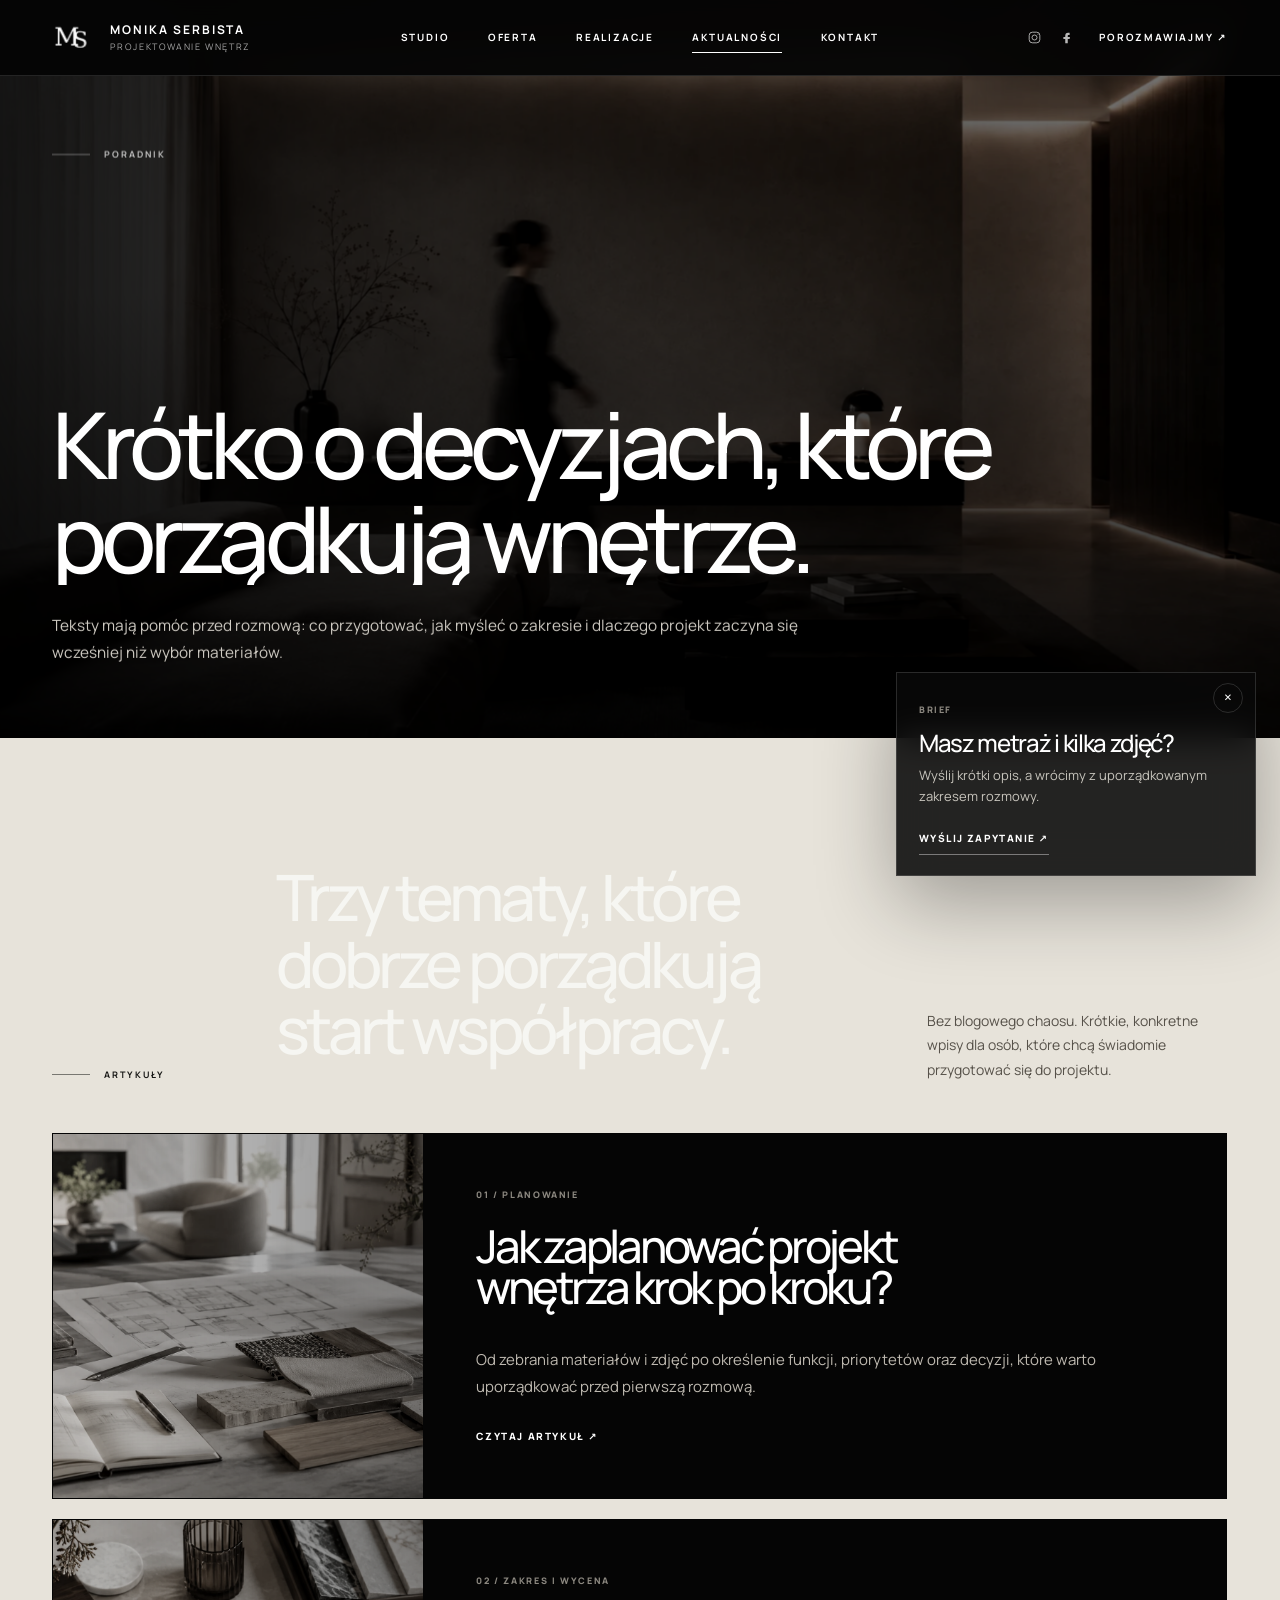
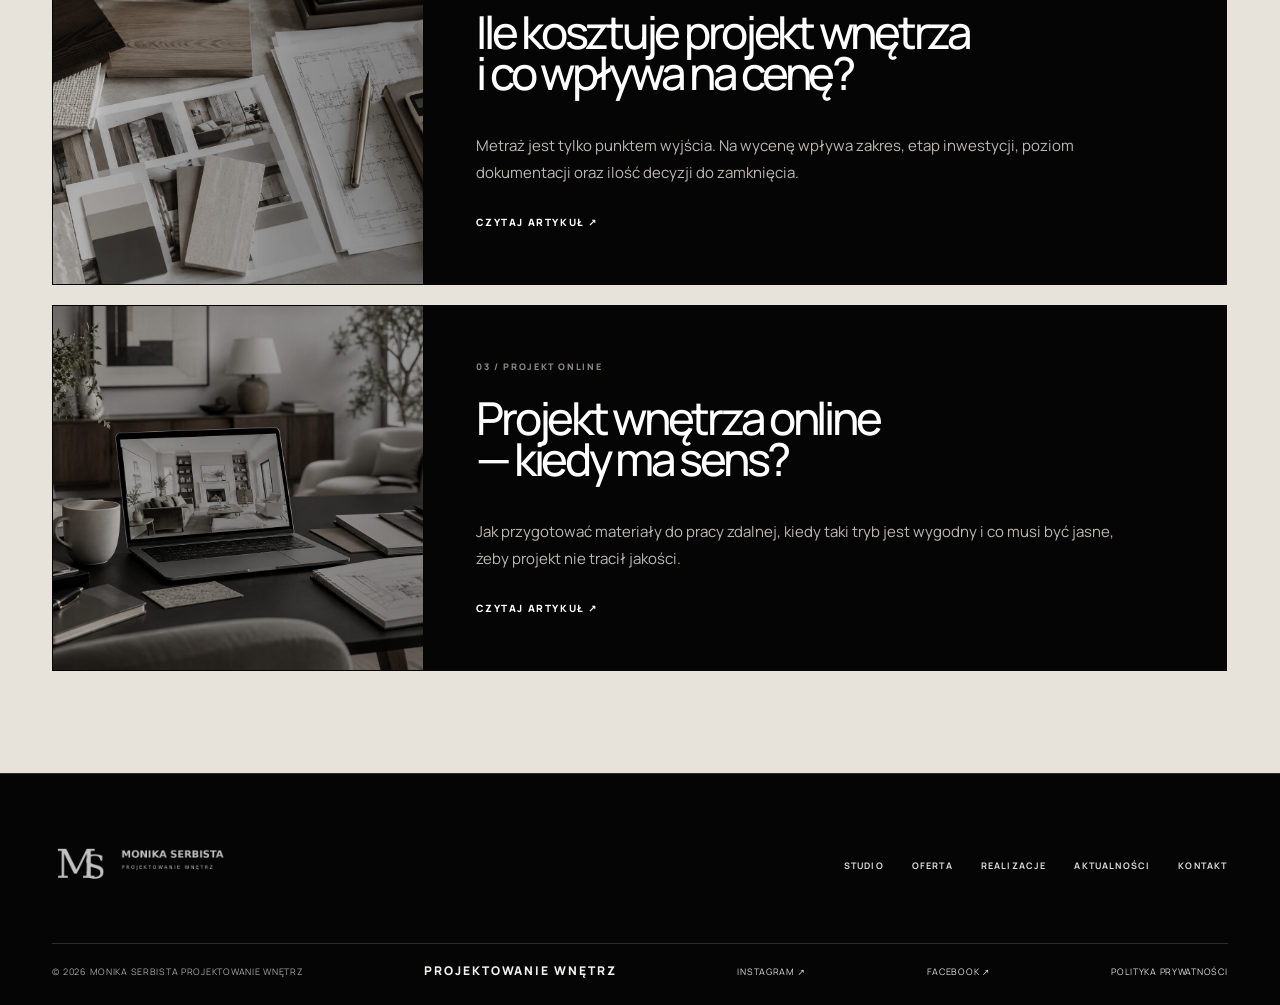
==== aktualnosci.html @ ee40e3ba "Add files via upload" ====
<!doctype html>
<html lang="pl">
<head>
  <meta charset="utf-8">
  <meta name="viewport" content="width=device-width, initial-scale=1, viewport-fit=cover">
  <meta name="theme-color" content="#050505">
  <title>Aktualności i poradnik wnętrzarski | Monika Serbista</title>
  <meta name="description" content="Poradnik o projektowaniu wnętrz w Ciechanowie, Warszawie i okolicach: planowanie współpracy, koszt projektu i przygotowanie inwestycji.">
  <link rel="canonical" href="https://jakubskrzypiec.github.io/monnadesign/aktualnosci.html">
  <meta property="og:type" content="website">
  <meta property="og:locale" content="pl_PL">
  <meta property="og:title" content="Aktualności i poradnik wnętrzarski | Monika Serbista">
  <meta property="og:description" content="Poradnik o projektowaniu wnętrz w Ciechanowie, Warszawie i okolicach: planowanie współpracy, koszt projektu i przygotowanie inwestycji.">
  <meta property="og:image" content="https://jakubskrzypiec.github.io/monnadesign/detail-03.jpg">
  <meta name="twitter:card" content="summary_large_image">
  <link rel="icon" type="image/png" href="favicon.png">
  <link rel="preconnect" href="https://fonts.googleapis.com">
  <link rel="preconnect" href="https://fonts.gstatic.com" crossorigin>
  <link href="https://fonts.googleapis.com/css2?family=Manrope:wght@400;500;600;700&family=Newsreader:opsz,wght@6..72,400;6..72,500&display=swap" rel="stylesheet">
  <link rel="stylesheet" href="style.css?v=65.0.0">
  <link rel="stylesheet" href="fix-v33.css?v=65.0.0">
  <link rel="stylesheet" href="pages.css?v=65.0.0">
</head>
<body class="subpage page-aktualnosci page-v33 page-v34 page-v35 page-v36 page-v37 page-v38 page-v39 page-v40 page-v44 page-v46 page-v47 page-v58 page-v60 page-v61 page-v62 page-v63 page-v64 page-v65" data-page="aktualnosci">
  <a class="skip-link" href="#main">Przejdź do treści</a>
  <header class="site-header site-header--solid" data-header>
    <a class="brand" href="index.html" aria-label="Monika Serbista Projektowanie Wnętrz — strona główna">
      <img src="monogram-white.png" alt="" class="brand__mark">
      <span class="brand__copy"><strong>MONIKA SERBISTA</strong><small>PROJEKTOWANIE WNĘTRZ</small></span>
    </a>
    <nav class="desktop-nav" aria-label="Główna nawigacja"><a href="index.html">Studio</a><a href="oferta.html">Oferta</a><a href="realizacje.html">Realizacje</a><a href="aktualnosci.html" class="is-active">Aktualności</a><a href="kontakt.html">Kontakt</a></nav>
    <div class="header-actions">
      <div class="header-socials" aria-label="Social media">
        <a href="https://www.instagram.com/monika.serbista.projektowanie" target="_blank" rel="noopener" aria-label="Instagram Monika Serbista Projektowanie Wnętrz"><svg viewBox="0 0 24 24" aria-hidden="true"><rect x="3.5" y="3.5" width="17" height="17" rx="5"></rect><circle cx="12" cy="12" r="4"></circle><circle cx="17.5" cy="6.7" r=".8" class="fill"></circle></svg></a>
        <a href="https://www.facebook.com/MonikaSerbistaProjektowanieWnetrz" target="_blank" rel="noopener" aria-label="Facebook Monika Serbista Projektowanie Wnętrz"><svg viewBox="0 0 24 24" aria-hidden="true"><path d="M14.5 8H17V4.5h-2.5C11.4 4.5 10 6.4 10 9v2H7v3.5h3V21h4v-6.5h3L17.5 11H14V9.3c0-.9.3-1.3.5-1.3Z"></path></svg></a>
      </div>
      <a class="header-cta" href="kontakt.html">Porozmawiajmy <span aria-hidden="true">↗</span></a>
    </div>
    <button class="menu-toggle" type="button" aria-expanded="false" aria-controls="mobile-menu" aria-label="Otwórz menu"><span></span><span></span></button>
  </header>
  <div class="mobile-menu" id="mobile-menu" hidden>
    <nav aria-label="Menu mobilne"><a href="index.html">Studio</a><a href="oferta.html">Oferta</a><a href="realizacje.html">Realizacje</a><a href="aktualnosci.html" class="is-active"><span>04</span>Aktualności</a><a href="kontakt.html">Kontakt</a></nav>
    <div class="mobile-menu__foot">
      <div class="mobile-socials"><a href="https://www.instagram.com/monika.serbista.projektowanie" target="_blank" rel="noopener">Instagram ↗</a><a href="https://www.facebook.com/MonikaSerbistaProjektowanieWnetrz" target="_blank" rel="noopener">Facebook ↗</a></div>
      <a href="tel:+48516092967">+48 516 092 967</a>
      <a href="mailto:serbistamonika@gmail.com">serbistamonika@gmail.com</a>
    </div>
  </div>

  <main id="main">
    <section class="v33-subhero v33-subhero--news hero-unified-v60">
      <img src="editorial-motion-02.webp" alt="Spokojny kadr wnętrza i rozmyta sylwetka" fetchpriority="high">
      <div class="v33-subhero__shade"></div>
      <div class="v33-subhero__content reveal">
        <p class="page-kicker">Poradnik</p>
        <h1>Krótko o decyzjach, które porządkują wnętrze.</h1>
        <p>Teksty mają pomóc przed rozmową: co przygotować, jak myśleć o zakresie i dlaczego projekt zaczyna się wcześniej niż wybór materiałów.</p>
      </div>
    </section>

    <section class="v33-news surface-concrete">
      <div class="v33-news__head reveal">
        <p class="page-kicker dark">Artykuły</p>
        <h2>Trzy tematy, które dobrze porządkują start współpracy.</h2>
        <p>Bez blogowego chaosu. Krótkie, konkretne wpisy dla osób, które chcą świadomie przygotować się do projektu.</p>
      </div>

      <div class="v33-news__list">
        <a class="v33-news-card reveal" href="jak-zaplanowac-projekt-wnetrza.html">
          <figure><img src="article-planowanie-wnetrza-01.webp" alt="Materiały i notatki przygotowane do projektu wnętrza" loading="lazy"></figure>
          <div class="v33-news-card__copy">
            <small>01 / Planowanie</small>
            <h3>Jak zaplanować projekt wnętrza krok po kroku?</h3>
            <p>Od zebrania materiałów i zdjęć po określenie funkcji, priorytetów oraz decyzji, które warto uporządkować przed pierwszą rozmową.</p>
            <span>Czytaj artykuł ↗</span>
          </div>
        </a>

        <a class="v33-news-card reveal" href="ile-kosztuje-projekt-wnetrza.html">
          <figure><img src="article-koszt-projektu-01.webp" alt="Próbki materiałów i detale wpływające na zakres projektu" loading="lazy"></figure>
          <div class="v33-news-card__copy">
            <small>02 / Zakres i wycena</small>
            <h3>Ile kosztuje projekt wnętrza i co wpływa na cenę?</h3>
            <p>Metraż jest tylko punktem wyjścia. Na wycenę wpływa zakres, etap inwestycji, poziom dokumentacji oraz ilość decyzji do zamknięcia.</p>
            <span>Czytaj artykuł ↗</span>
          </div>
        </a>

        <a class="v33-news-card reveal" href="projekt-wnetrza-online.html">
          <figure><img src="article-projekt-online-01.webp" alt="Strefa pracy przy projekcie wnętrza online" loading="lazy"></figure>
          <div class="v33-news-card__copy">
            <small>03 / Projekt online</small>
            <h3>Projekt wnętrza online — kiedy ma sens?</h3>
            <p>Jak przygotować materiały do pracy zdalnej, kiedy taki tryb jest wygodny i co musi być jasne, żeby projekt nie tracił jakości.</p>
            <span>Czytaj artykuł ↗</span>
          </div>
        </a>
      </div>
    </section>
  </main>

  <footer class="site-footer">
    <div class="site-footer__top">
      <img src="logo-white.png" alt="Monika Serbista — projektowanie wnętrz" class="site-footer__logo">
      <div class="site-footer__nav"><a href="index.html">Studio</a><a href="oferta.html">Oferta</a><a href="realizacje.html">Realizacje</a><a href="aktualnosci.html">Aktualności</a><a href="kontakt.html">Kontakt</a></div>
    </div>
    <div class="site-footer__meta">
      <span>© <span data-year></span> Monika Serbista Projektowanie Wnętrz</span><span>Projektowanie wnętrz</span>
      <a href="https://www.instagram.com/monika.serbista.projektowanie" target="_blank" rel="noopener">Instagram ↗</a>
      <a href="https://www.facebook.com/MonikaSerbistaProjektowanieWnetrz" target="_blank" rel="noopener">Facebook ↗</a>
      <a href="https://kupgotowyprojekt.pl/polityka-prywatnosci/" target="_blank" rel="noopener">Polityka prywatności</a>
    </div>
  </footer>
  <script src="pages.js?v=65.0.0" defer></script>
</body>
</html>
---- style.css ----
:root{
  --black:#050505;
  --black-soft:#0d0d0d;
  --graphite:#171717;
  --graphite-2:#242424;
  --white:#f6f6f2;
  --paper:#e4e4df;
  --paper-2:#d4d4cf;
  --muted:#9d9d98;
  --line:rgba(255,255,255,.16);
  --line-dark:rgba(0,0,0,.16);
  --header-h:76px;
  --pad-x:clamp(22px,4.1vw,72px);
  --sans:"Manrope",system-ui,-apple-system,BlinkMacSystemFont,"Segoe UI",sans-serif;
  --serif:"Newsreader",Georgia,serif;
}

*{box-sizing:border-box}
html{scroll-behavior:smooth;background:var(--black)}
body{margin:0;background:var(--black);color:var(--white);font-family:var(--sans);font-size:16px;line-height:1.55;overflow-x:hidden}
body.menu-open{overflow:hidden}
img{display:block;max-width:100%}
section[id]{scroll-margin-top:var(--header-h)}
a{color:inherit;text-decoration:none}
button,input,select,textarea{font:inherit}
button{color:inherit}
.sr-only{position:absolute;width:1px;height:1px;padding:0;margin:-1px;overflow:hidden;clip:rect(0,0,0,0);white-space:nowrap;border:0}
.skip-link{position:fixed;left:12px;top:12px;z-index:9999;background:#fff;color:#000;padding:10px 14px;transform:translateY(-160%);visibility:hidden;opacity:0;transition:.25s}
.skip-link:focus-visible{transform:none;visibility:visible;opacity:1}

/* Header */
.site-header{position:fixed;inset:0 0 auto 0;height:var(--header-h);padding:0 var(--pad-x);display:grid;grid-template-columns:1fr auto 1fr;align-items:center;z-index:1000;color:#fff;background:transparent;border-bottom:1px solid rgba(255,255,255,.12);transition:background .35s ease,border-color .35s ease,backdrop-filter .35s ease}
.site-header.is-scrolled,.site-header.menu-active{background:rgba(5,5,5,.96);border-color:rgba(255,255,255,.12);backdrop-filter:blur(14px)}
.brand{display:inline-flex;align-items:center;gap:12px;width:max-content}
.brand__mark{width:34px;height:34px;object-fit:contain}
.brand__copy{display:grid;line-height:1}
.brand__copy strong{font-size:12px;letter-spacing:.22em;font-weight:700}
.brand__copy small{margin-top:6px;font-size:7px;letter-spacing:.25em;color:rgba(255,255,255,.64)}
.desktop-nav{display:flex;gap:clamp(26px,3vw,54px);align-items:center}
.desktop-nav a,.header-cta{font-size:10px;font-weight:700;letter-spacing:.18em;text-transform:uppercase;position:relative;white-space:nowrap}
.desktop-nav a::after,.header-cta::after{content:"";position:absolute;left:0;right:100%;bottom:-8px;height:1px;background:#fff;transition:right .3s ease}
.desktop-nav a:hover::after,.header-cta:hover::after{right:0}
.header-actions{justify-self:end;display:flex;align-items:center;gap:24px}
.header-socials{display:flex;align-items:center;gap:14px}
.header-socials a{display:grid;place-items:center;width:18px;height:18px;opacity:.72;transition:opacity .25s ease,transform .25s ease}
.header-socials a:hover{opacity:1;transform:translateY(-2px)}
.header-socials svg{width:15px;height:15px;fill:none;stroke:currentColor;stroke-width:1.45}
.header-socials svg path,.header-socials svg .fill{fill:currentColor;stroke:none}
.menu-toggle{display:none;width:44px;height:44px;border:0;background:transparent;padding:0;position:relative}
.menu-toggle span{position:absolute;left:10px;right:10px;height:1px;background:#fff;transition:.25s}
.menu-toggle span:first-child{top:18px}.menu-toggle span:last-child{top:25px}
.menu-toggle[aria-expanded="true"] span:first-child{top:22px;transform:rotate(45deg)}
.menu-toggle[aria-expanded="true"] span:last-child{top:22px;transform:rotate(-45deg)}
.mobile-menu{position:fixed;inset:var(--header-h) 0 0;background:#050505;z-index:990;padding:42px 22px 26px;color:#fff}
.mobile-menu nav{display:grid}
.mobile-menu nav a{display:flex;align-items:baseline;gap:15px;padding:18px 0;border-bottom:1px solid var(--line);font-size:clamp(30px,10vw,54px);line-height:1}
.mobile-menu nav span{font-size:9px;color:#888;letter-spacing:.18em}
.mobile-menu__foot{position:absolute;left:22px;right:22px;bottom:28px;display:grid;gap:8px;font-size:12px;color:#aaa}
.mobile-socials{display:flex;gap:22px;margin-bottom:12px;color:#fff}

/* Shared */
.section-kicker{display:flex;align-items:center;gap:15px;font-size:9px;font-weight:700;letter-spacing:.2em;text-transform:uppercase;color:#6d6d69}
.section-kicker::after{content:"";width:42px;height:1px;background:currentColor;opacity:.45}
.section-kicker span{font-variant-numeric:tabular-nums}
.section-kicker--light{color:#a5a5a0}
.reveal{opacity:0;transform:translateY(22px);transition:opacity .75s cubic-bezier(.2,.7,.2,1),transform .75s cubic-bezier(.2,.7,.2,1)}
.reveal.is-visible{opacity:1;transform:none}
.line-link{display:inline-flex;align-items:center;justify-content:space-between;gap:40px;min-width:210px;padding:0 0 10px;border-bottom:1px solid currentColor;font-size:10px;font-weight:700;letter-spacing:.13em;text-transform:uppercase}
.line-link span{transition:transform .25s ease}.line-link:hover span{transform:translate(3px,3px)}
.line-link--light{color:#fff}
.surface-concrete{background-color:var(--paper);background-image:radial-gradient(circle at 18% 22%,rgba(0,0,0,.04),transparent 28%),radial-gradient(circle at 75% 70%,rgba(255,255,255,.6),transparent 35%),linear-gradient(110deg,rgba(0,0,0,.025),transparent 35%)}
.surface-graphite{background-color:#171717;background-image:radial-gradient(circle at 20% 0,rgba(255,255,255,.045),transparent 35%),radial-gradient(circle at 80% 100%,rgba(255,255,255,.025),transparent 28%)}

/* Hero */
.hero{position:relative;height:100svh;min-height:620px;background:#111;overflow:hidden}
.hero__frames,.hero__frame{position:absolute;inset:0;width:100%;height:100%}
.hero__frame{object-fit:cover;object-position:center center;opacity:0;transform:scale(1.015);transition:opacity 1.05s ease,transform 4s ease}
.hero__frame.is-active{opacity:1;transform:scale(1)}
.hero__controls{position:absolute;left:var(--pad-x);bottom:clamp(22px,4vh,48px);z-index:2;display:flex;gap:10px}
.hero-btn{min-width:188px;height:48px;padding:0 18px;display:flex;align-items:center;justify-content:space-between;gap:20px;border:1px solid rgba(255,255,255,.45);background:rgba(5,5,5,.18);backdrop-filter:blur(10px);font-size:9px;font-weight:700;letter-spacing:.15em;text-transform:uppercase;transition:background .25s ease,color .25s ease,border-color .25s ease,transform .25s ease}
.hero-btn:hover{transform:translateY(-2px);background:#fff;color:#000;border-color:#fff}
.hero-btn--solid{background:#fff;color:#000;border-color:#fff}
.hero-btn--solid:hover{background:#050505;color:#fff;border-color:#050505}

/* Studio note */
.studio-note{color:#0a0a0a;padding:clamp(88px,10vw,150px) var(--pad-x);min-height:76svh;display:flex;align-items:center}
.studio-note__inner{width:min(1380px,100%);margin:0;display:grid;grid-template-columns:minmax(0,1.08fr) minmax(280px,.58fr);gap:clamp(34px,6vw,120px);align-items:end}
.studio-note h2{margin:42px 0 26px;font-size:clamp(52px,5.6vw,92px);line-height:.94;letter-spacing:-.065em;font-weight:500}
.studio-note p{width:min(520px,100%);margin:0 0 36px;color:#4b4b48;font-size:15px;line-height:1.75}

/* Services */
.services{display:grid;grid-template-columns:minmax(0,1fr) minmax(44%,.95fr);min-height:calc(100svh - var(--header-h));background:#050505}
.services__copy{padding:clamp(88px,8vw,130px) clamp(24px,5vw,82px) 70px var(--pad-x);display:flex;flex-direction:column;justify-content:center}
.services h2{margin:34px 0 18px;max-width:670px;font-size:clamp(52px,5.15vw,88px);line-height:.96;letter-spacing:-.065em;font-weight:500}
.services__lead{max-width:430px;color:#a7a7a2;margin:0 0 28px;font-size:14px}
.services__image{position:relative;min-height:100%;overflow:hidden}
.services__image::after{content:"";position:absolute;inset:0;background:linear-gradient(90deg,rgba(5,5,5,.06),transparent 26%);pointer-events:none}
.services__image img{width:100%;height:100%;object-fit:cover;filter:grayscale(1);transition:transform 1.1s cubic-bezier(.2,.7,.2,1)}
.services__image:hover img{transform:scale(1.025)}
.service-list{margin-top:8px;border-top:1px solid var(--line)}
.service-item{border-bottom:1px solid var(--line)}
.service-item button{width:100%;min-height:66px;padding:0;border:0;background:none;display:grid;grid-template-columns:42px 1fr 38px;align-items:center;text-align:left;cursor:pointer}
.service-item button>span{font-size:8px;color:#777;letter-spacing:.14em}
.service-item strong{font-size:clamp(20px,1.8vw,31px);font-weight:500;letter-spacing:-.045em}
.service-item i{font-style:normal;width:34px;height:34px;border:1px solid rgba(255,255,255,.23);border-radius:50%;display:grid;place-items:center;justify-self:end;font-size:17px;transition:transform .3s ease,background .3s ease,color .3s ease,border-color .3s ease}
.service-item button:hover i,.service-item.is-open i{background:#fff;color:#000;border-color:#fff;transform:scale(1.12) rotate(45deg)}
.service-item button:hover strong{transform:translateX(5px)}
.service-item strong{transition:transform .3s ease}
.service-item__panel{padding:0 38px 22px 42px;display:grid;grid-template-columns:1fr auto;gap:20px;align-items:end;color:#a8a8a4}
.service-item__panel p{margin:0;max-width:520px;font-size:12px;line-height:1.65}
.service-item__panel a{font-size:9px;font-weight:700;letter-spacing:.13em;text-transform:uppercase;color:#fff;white-space:nowrap}
.service-item__panel[hidden]{display:none}

/* Portfolio */
.portfolio{color:#fff;padding:clamp(78px,8vw,120px) 0 clamp(68px,7vw,105px);overflow:hidden}
.portfolio__head{padding:0 var(--pad-x);display:grid;grid-template-columns:minmax(0,1fr) minmax(240px,340px);align-items:end;gap:22px 46px;margin-bottom:45px}
.portfolio__head .section-kicker{grid-column:1/-1}
.portfolio__head h2{grid-column:1/2;justify-self:start;text-align:left;margin:0;font-size:clamp(54px,5.3vw,90px);line-height:.94;letter-spacing:-.065em;font-weight:500;max-width:700px}
.portfolio__head p{grid-column:2/3;justify-self:start;margin:0 0 7px;color:#b1b1ad;font-size:13px;max-width:320px;line-height:1.65}
.project-marquee{overflow:hidden;width:100%;cursor:grab}
.project-marquee:active{cursor:grabbing}
.project-rail{display:flex;gap:12px;width:max-content;padding:0 var(--pad-x);will-change:transform}
.project-card{position:relative;flex:0 0 clamp(280px,25vw,420px);height:clamp(360px,36vw,510px);padding:0;border:0;background:#222;overflow:hidden;cursor:pointer;text-align:left}
.project-card img{width:100%;height:100%;object-fit:cover;filter:none;transition:transform .8s cubic-bezier(.2,.7,.2,1),filter .35s ease}
.project-card__shade{position:absolute;inset:0;background:linear-gradient(180deg,transparent 58%,rgba(0,0,0,.72));opacity:.55;transition:opacity .3s ease}
.project-card__meta{position:absolute;left:18px;right:18px;bottom:16px;display:flex;align-items:flex-end;justify-content:space-between;gap:16px;color:#fff;transform:translateY(4px);opacity:.85;transition:opacity .3s ease,transform .3s ease}
.project-card__meta small{font-size:9px;letter-spacing:.12em;text-transform:uppercase;color:rgba(255,255,255,.72)}
.project-card__meta strong{font-size:17px;font-weight:500;letter-spacing:-.035em;text-align:right}
.project-card:hover img,.project-card:focus-visible img{transform:scale(1.035)}
.project-card:hover .project-card__shade,.project-card:focus-visible .project-card__shade{opacity:.78}
.project-card:hover .project-card__meta,.project-card:focus-visible .project-card__meta{opacity:1;transform:none}

/* Quote */
.quote-band{position:relative;height:52svh;min-height:400px;display:grid;place-items:center;overflow:hidden;background:#111}
.quote-band>img,.quote-band__overlay{position:absolute;inset:0;width:100%;height:100%}
.quote-band>img{object-fit:cover;filter:grayscale(1)}
.quote-band__overlay{background:rgba(0,0,0,.47)}
.quote-band blockquote{position:relative;z-index:1;width:min(1180px,86vw);margin:0;text-align:center;color:#fff;font-size:clamp(40px,4.8vw,78px);font-weight:500;line-height:1.02;letter-spacing:-.055em}

/* About */
.about{background:#070707;display:grid;grid-template-columns:minmax(300px,.78fr) minmax(0,1.22fr);gap:clamp(55px,7vw,118px);padding:clamp(82px,7.5vw,120px) var(--pad-x);align-items:center}
.about__portrait{position:relative;max-width:470px;justify-self:center;width:100%}
.about__portrait-frame{height:min(68svh,680px);min-height:500px;background:#101010;border:1px solid rgba(255,255,255,.08);display:flex;align-items:flex-end;justify-content:center;overflow:hidden}
.about__portrait img{width:78%;height:auto;max-height:94%;object-fit:contain;object-position:center bottom;filter:grayscale(1);image-rendering:auto}
.about__portrait>span{position:absolute;left:0;bottom:18px;background:#fff;color:#000;padding:12px 17px;font-size:8px;font-weight:700;letter-spacing:.13em;text-transform:uppercase}
.about__copy h2{margin:34px 0 28px;max-width:750px;font-size:clamp(50px,5.5vw,90px);line-height:.95;letter-spacing:-.068em;font-weight:500}
.about__intro{margin:0 0 30px;padding:18px 0 24px;border-top:1px solid var(--line);border-bottom:1px solid var(--line);font-family:var(--serif);font-size:clamp(24px,2.1vw,35px);line-height:1.25;max-width:850px}
.about__story{display:grid;grid-template-columns:1fr 1fr;gap:0;margin-bottom:35px}
.about__story article{padding:3px 34px 0 0}
.about__story article+article{padding-left:34px;border-left:1px solid var(--line)}
.about__story span{display:block;margin-bottom:14px;color:#858581;font-size:8px;font-weight:700;letter-spacing:.18em}
.about__story p{margin:0;color:#b5b5b0;font-size:13px;line-height:1.75}
.about__links{display:flex;gap:28px;flex-wrap:wrap}

/* Process */
.process{display:grid;grid-template-columns:1fr 1fr;color:#0a0a0a;min-height:calc(100svh - var(--header-h))}
.process__image{position:relative;overflow:hidden;min-height:650px}
.process__image img{width:100%;height:100%;object-fit:cover;filter:grayscale(1);transition:transform 1.1s ease}
.process__image:hover img{transform:scale(1.02)}
.process__copy{padding:clamp(72px,7vw,112px) var(--pad-x);display:flex;flex-direction:column;justify-content:center}
.process__copy h2{margin:30px 0 24px;font-size:clamp(50px,5vw,84px);line-height:.96;letter-spacing:-.065em;font-weight:500}
.process__steps{border-top:1px solid var(--line-dark)}
.process__steps article{display:grid;grid-template-columns:38px 1fr;gap:12px;padding:18px 0;border-bottom:1px solid var(--line-dark)}
.process__steps article>span{font-size:8px;color:#777;letter-spacing:.12em;padding-top:5px}
.process__steps strong{display:block;font-size:clamp(20px,1.7vw,28px);font-weight:500;letter-spacing:-.045em}
.process__steps p{margin:5px 0 0;max-width:520px;color:#555;font-size:12px;line-height:1.6}

/* Contact */
.contact{background:#050505;position:relative;overflow:hidden}
.contact::before{content:"";position:absolute;inset:0;background:radial-gradient(circle at 15% 15%,rgba(255,255,255,.05),transparent 28%),linear-gradient(180deg,rgba(255,255,255,.02),transparent 18%);pointer-events:none}
.contact__panel{position:relative;z-index:1;max-width:1320px;margin:0 auto;padding:clamp(86px,8vw,124px) var(--pad-x);display:flex;flex-direction:column;justify-content:center}
.contact__panel h2{margin:30px 0 8px;font-size:clamp(50px,5.2vw,88px);line-height:.96;letter-spacing:-.065em;font-weight:500}
.contact__lead{margin:0 0 30px;color:#aaa;font-size:13px;max-width:520px}
.brief-form{display:grid;grid-template-columns:repeat(6,minmax(0,1fr));gap:22px 18px;padding-top:18px;border-top:1px solid rgba(255,255,255,.08)}
.field{display:grid;gap:9px}.field--half{grid-column:span 3}.field--third{grid-column:span 2}.field--full{grid-column:1/-1}
.field label,.field>label{font-size:7px;font-weight:700;letter-spacing:.16em;text-transform:uppercase;color:#898985}
.field input,.field select,.field textarea{width:100%;border:0;border-bottom:1px solid rgba(255,255,255,.25);border-radius:0;background:transparent;color:#fff;padding:0 0 12px;outline:none;transition:border-color .25s ease}
.field textarea{resize:vertical;min-height:96px}.field select{appearance:none}.field input::placeholder,.field textarea::placeholder{color:#5d5d5a}
.field input:focus,.field select:focus,.field textarea:focus{border-color:#fff}
.consent{display:flex;align-items:center;gap:12px;color:#a8a8a4;font-size:10px}.consent input{width:15px;height:15px;accent-color:#fff}
.form-submit{display:flex}.submit-btn{min-width:190px;height:50px;padding:0 18px;border:1px solid #fff;background:#fff;color:#000;display:flex;align-items:center;justify-content:space-between;font-size:9px;font-weight:700;letter-spacing:.14em;text-transform:uppercase;cursor:pointer;transition:background .25s ease,color .25s ease}
.submit-btn:hover{background:transparent;color:#fff}
.honeypot{position:absolute!important;left:-9999px!important}

/* Social + FAQ */
.social-faq{display:grid;grid-template-columns:1.08fr .92fr;min-height:92svh}
.social-showcase{color:#0a0a0a;padding:clamp(74px,7vw,112px) var(--pad-x);display:flex;flex-direction:column;justify-content:center;overflow:hidden}
.social-showcase h2{margin:28px 0 14px;font-size:clamp(48px,5vw,82px);line-height:.96;letter-spacing:-.065em;font-weight:500}
.social-showcase>p{margin:0 0 34px;max-width:560px;color:#50504d;font-size:13px;line-height:1.7}
.devices{position:relative;height:clamp(310px,32vw,510px);margin:0 0 32px}
.device{position:absolute;background:#0d1117;border:9px solid #0d1117;box-shadow:0 30px 60px rgba(0,0,0,.18)}
.device__screen{overflow:hidden;background:#fff;width:100%;height:100%}.device__screen img{width:100%;height:100%;object-fit:cover;object-position:top center}
.device--laptop{left:0;top:8%;width:78%;height:76%;border-radius:24px}
.device--laptop .device__camera{position:absolute;top:-5px;left:50%;width:5px;height:5px;border-radius:50%;background:#59616d;transform:translateX(-50%)}
.device--laptop .device__base{position:absolute;left:-4%;right:-4%;bottom:-26px;height:25px;background:#0d1117;border-radius:0 0 20px 20px;clip-path:polygon(4% 0,96% 0,100% 100%,0 100%)}
.device--phone{right:3%;bottom:2%;width:24%;height:72%;border-radius:31px;border-width:9px;z-index:3}
.device--phone .device__speaker{position:absolute;top:8px;left:50%;width:34%;height:4px;border-radius:99px;background:#58606a;transform:translateX(-50%);z-index:2}
.device--phone .device__screen{border-radius:21px}.device--phone .device__screen img{object-fit:cover;object-position:top center}
.social-showcase__links{display:flex;gap:12px;flex-wrap:wrap}
.social-showcase__links a{min-width:155px;height:46px;padding:0 16px;border:1px solid #111;display:flex;align-items:center;justify-content:space-between;font-size:9px;font-weight:700;letter-spacing:.14em;text-transform:uppercase;transition:.25s}
.social-showcase__links a:hover{background:#111;color:#fff}
.faq-panel{position:relative;overflow:hidden;min-height:100%}
.faq-panel>img{position:absolute;inset:0;width:100%;height:100%;object-fit:cover;filter:grayscale(1)}
.faq-panel__shade{position:absolute;inset:0;background:rgba(0,0,0,.64)}
.faq-panel__content{position:relative;z-index:1;padding:clamp(74px,7vw,112px) var(--pad-x);height:100%;display:flex;flex-direction:column;justify-content:center}
.faq-panel h2{margin:28px 0 28px;font-size:clamp(46px,4.5vw,76px);line-height:.98;letter-spacing:-.06em;font-weight:500}
.faq-list{border-top:1px solid var(--line)}
.faq-list details{border-bottom:1px solid var(--line)}
.faq-list summary{list-style:none;cursor:pointer;padding:20px 0;display:flex;align-items:center;justify-content:space-between;gap:18px;font-size:15px;font-weight:500}
.faq-list summary::-webkit-details-marker{display:none}
.faq-list summary span{width:28px;height:28px;border:1px solid rgba(255,255,255,.25);border-radius:50%;display:grid;place-items:center;transition:transform .25s ease,background .25s ease,color .25s ease}
.faq-list details[open] summary span{transform:rotate(45deg);background:#fff;color:#000}
.faq-list p{margin:0;padding:0 48px 20px 0;color:#b0b0ab;font-size:12px;line-height:1.65}

/* Footer */
.site-footer{background:#050505;padding:58px var(--pad-x) 24px;border-top:1px solid var(--line)}
.site-footer__top{display:flex;align-items:flex-end;justify-content:space-between;gap:40px;padding-bottom:44px}
.site-footer__logo{width:min(300px,35vw);max-height:130px;object-fit:contain;object-position:left center}
.site-footer__nav{display:flex;gap:28px;font-size:9px;font-weight:700;letter-spacing:.13em;text-transform:uppercase}
.site-footer__meta{display:flex;align-items:center;justify-content:space-between;gap:22px;padding-top:18px;border-top:1px solid var(--line);color:#777;font-size:9px;letter-spacing:.08em;text-transform:uppercase}
.site-footer__meta a:hover{color:#fff}

/* Gallery */
.gallery{position:fixed;inset:0;width:100%;height:100%;max-width:none;max-height:none;margin:0;padding:0;border:0;background:rgba(0,0,0,.97);color:#fff;z-index:3000}
.gallery::backdrop{background:#000}
.gallery figure{margin:0;width:100%;height:100%;display:grid;grid-template-rows:1fr auto;align-items:center;justify-items:center;padding:54px 5vw 28px}
.gallery figure img{max-width:100%;max-height:calc(100vh - 120px);object-fit:contain;transition:opacity .18s ease}.gallery figure img.is-changing{opacity:.15}
.gallery figcaption{width:100%;display:flex;justify-content:space-between;gap:20px;padding-top:12px;font-size:11px;letter-spacing:.11em;text-transform:uppercase;color:#aaa}
.gallery__close,.gallery__nav{position:fixed;z-index:2;border:1px solid rgba(255,255,255,.35);background:rgba(0,0,0,.35);color:#fff;border-radius:50%;display:grid;place-items:center;cursor:pointer;transition:.25s}
.gallery__close{right:22px;top:20px;width:43px;height:43px;font-size:26px}
.gallery__nav{top:50%;width:48px;height:48px;transform:translateY(-50%);font-size:22px}.gallery__nav--prev{left:22px}.gallery__nav--next{right:22px}
.gallery__close:hover,.gallery__nav:hover{background:#fff;color:#000}

@media(max-width:1100px){
  .desktop-nav{gap:24px}.header-actions{gap:16px}.header-socials{display:none}
  .services{grid-template-columns:1fr 44%}.services__copy{padding-right:36px}
  .portfolio__head{grid-template-columns:1fr 1.6fr}.portfolio__head>p{grid-column:2}
  .about{grid-template-columns:.82fr 1.18fr;gap:54px}.about__story{grid-template-columns:1fr}.about__story article+article{padding:24px 0 0;border-left:0;border-top:1px solid var(--line);margin-top:24px}.about__story article{padding-right:0}
  .social-faq{grid-template-columns:1fr}.social-showcase,.faq-panel__content{min-height:720px}
}

@media(max-width:820px){
  :root{--header-h:68px;--pad-x:18px}
  .site-header{grid-template-columns:1fr auto;padding-inline:16px}.desktop-nav,.header-actions{display:none}.menu-toggle{display:block;justify-self:end}
  .hero{min-height:560px}.hero__frame{object-position:58% center}.hero__controls{left:16px;right:16px;bottom:18px;display:grid}.hero-btn{width:100%;min-width:0}
  .studio-note{min-height:auto;padding:84px 18px}.studio-note__inner{width:100%}.studio-note h2{font-size:clamp(40px,12vw,62px)}
  .services,.process{grid-template-columns:1fr;min-height:0}
  .services__image,.process__image{min-height:72vw;order:-1}
  .services__copy,.process__copy,.contact__panel{padding:80px 18px}
  .services h2,.process__copy h2,.contact__panel h2{font-size:clamp(42px,12vw,64px)}
  .service-item button{grid-template-columns:34px 1fr 34px}.service-item strong{font-size:20px}.service-item__panel{grid-template-columns:1fr;padding-left:34px;padding-right:0}
  .portfolio{padding:80px 0 72px}.portfolio__head{padding:0 18px;grid-template-columns:1fr;gap:20px;margin-bottom:38px}.portfolio__head>p{grid-column:auto}.portfolio__head h2{font-size:clamp(44px,12vw,68px)}
  .project-marquee{overflow-x:auto;scroll-snap-type:x mandatory;scrollbar-width:none}.project-marquee::-webkit-scrollbar{display:none}.project-rail{padding:0 18px}.project-card{flex-basis:80vw;height:103vw;max-height:580px;scroll-snap-align:start}.project-card__meta{opacity:1;transform:none}
  .quote-band{height:48svh;min-height:350px}.quote-band blockquote{width:calc(100% - 32px);font-size:clamp(35px,10vw,55px)}
  .about{grid-template-columns:1fr;padding:78px 18px;gap:48px}.about__portrait{max-width:430px;justify-self:start}.about__portrait-frame{min-height:500px;height:68svh}.about__copy h2{font-size:clamp(44px,12vw,66px)}.about__intro{font-size:25px}.about__story{grid-template-columns:1fr}
  .process__copy{order:2}
  .brief-form{grid-template-columns:1fr}.field--half,.field--third,.field--full{grid-column:1}
  .social-showcase,.faq-panel__content{padding:78px 18px;min-height:auto}.social-showcase h2,.faq-panel h2{font-size:clamp(44px,12vw,66px)}
  .devices{height:390px}.device--laptop{width:85%;height:64%;top:12%}.device--phone{width:30%;height:70%;right:0}
  .site-footer{padding-inline:18px}.site-footer__top{display:grid}.site-footer__logo{width:240px}.site-footer__nav{flex-wrap:wrap}.site-footer__meta{display:grid;justify-content:start}
  .gallery figcaption{padding-inline:0}.gallery__nav{top:auto;bottom:72px;transform:none}.gallery__nav--prev{left:18px}.gallery__nav--next{right:18px}
}

@media(max-width:480px){
  .brand__copy{display:none}.hero__frame{object-position:61% center}.hero__controls{gap:8px}.hero-btn{height:46px}
  .studio-note h2{font-size:39px}.services h2{font-size:43px}.project-card{flex-basis:86vw;height:112vw}.project-card__meta{left:14px;right:14px;bottom:13px}.project-card__meta strong{font-size:15px}.quote-band blockquote{font-size:34px}
  .about__portrait-frame{min-height:460px}.about__portrait img{width:84%}.about__portrait>span{font-size:7px;padding:10px 13px}
  .devices{height:320px}.device--laptop{width:92%;height:60%;top:16%;border-width:7px;border-radius:18px}.device--phone{width:31%;height:68%;border-width:7px;border-radius:24px}.device--phone .device__screen{border-radius:15px}
  .social-showcase__links{display:grid}.social-showcase__links a{width:100%}
  .faq-list summary{font-size:14px}
}

/* V6.1 — final presentation fixes */
.studio-note__aside{justify-self:end;align-self:end;width:min(360px,100%);padding:30px 28px;background:rgba(255,255,255,.34);border:1px solid rgba(0,0,0,.08);backdrop-filter:blur(8px)}
.studio-note__eyebrow{display:inline-block;margin-bottom:18px;font-size:9px;font-weight:700;letter-spacing:.18em;text-transform:uppercase;color:#696964}
.studio-note__aside article+article{margin-top:18px;padding-top:18px;border-top:1px solid rgba(0,0,0,.09)}
.studio-note__aside strong{display:block;margin-bottom:6px;font-size:17px;font-weight:600;letter-spacing:-.03em}
.studio-note__aside p{margin:0;width:100%;font-size:13px;line-height:1.65;color:#575752}

.services{align-items:start;min-height:760px}
.services__copy{min-height:760px}
.services__image{position:sticky;top:var(--header-h);align-self:start;width:100%;height:calc(100svh - var(--header-h));min-height:700px;max-height:880px}
.services__image img{position:absolute;inset:0;transform:none!important}
.services__image:hover img{transform:none!important}
.service-item{position:relative;overflow:hidden}
.service-item::before{content:"";position:absolute;left:0;bottom:0;width:0;height:1px;background:#fff;transition:width .45s cubic-bezier(.2,.75,.2,1)}
.service-item:hover::before,.service-item.is-open::before{width:100%}
.service-item__panel{display:grid;max-height:0;overflow:hidden;opacity:0;transform:translateY(-6px);padding-top:0;padding-bottom:0;transition:max-height .48s cubic-bezier(.2,.75,.2,1),opacity .28s ease,transform .38s ease,padding .38s ease}
.service-item.is-open .service-item__panel{max-height:180px;opacity:1;transform:none;padding-bottom:22px}
.service-item__panel[hidden]{display:grid}

.project-marquee{overflow:hidden;touch-action:pan-y}
.project-rail{display:flex;gap:12px;width:max-content;padding:0 var(--pad-x);will-change:transform;transform:translate3d(0,0,0)}
.project-rail.is-running{animation:projectMarquee var(--marquee-duration,52s) linear infinite}
.project-marquee.is-paused .project-rail{animation-play-state:paused}
@keyframes projectMarquee{from{transform:translate3d(0,0,0)}to{transform:translate3d(var(--marquee-shift,-1200px),0,0)}}
.project-card{aspect-ratio:4/5;height:auto;flex:0 0 clamp(285px,24vw,405px)}

.process__steps article{transition:background .3s ease,padding-left .3s ease}
.process__steps article:hover{background:rgba(0,0,0,.035);padding-left:12px}
.process__steps strong{transition:transform .3s ease}
.process__steps article:hover strong{transform:translateX(3px)}
.line-link span,.header-cta span,.social-showcase__links span{display:inline-block;transition:transform .25s ease}
.line-link:hover span,.header-cta:hover span,.social-showcase__links a:hover span{transform:translate(3px,-3px)}
.header-socials a:hover{transform:translateY(-2px) scale(1.08)}

.devices{height:clamp(370px,36vw,560px);margin-bottom:38px}
.device{position:absolute;background:#0d1117;border:9px solid #0d1117;box-shadow:0 34px 76px rgba(0,0,0,.22);transition:transform .45s cubic-bezier(.2,.75,.2,1),box-shadow .45s ease}
.device--laptop{left:0;top:8%;width:84%;height:auto;aspect-ratio:16/10;border-radius:24px}
.device--phone{right:1%;bottom:0;width:25%;height:auto;aspect-ratio:9/19.5;border-radius:32px;z-index:3;animation:phoneFloat 9s ease-in-out infinite}
.device--laptop:hover{transform:translateY(-5px);box-shadow:0 42px 86px rgba(0,0,0,.26)}
.device--phone:hover{animation-play-state:paused;transform:translateY(-4px)}
.device__screen img{image-rendering:auto;filter:none;backface-visibility:hidden}
.device--laptop .device__screen img{object-fit:cover;object-position:center top;transform:scale(1.01);transform-origin:top center}
.device--phone .device__screen img{object-fit:cover;object-position:center top}
@keyframes phoneFloat{0%,100%{transform:translateY(0)}50%{transform:translateY(-3px)}}

.faq-panel__shade{background:rgba(0,0,0,.57)}
.faq-list summary{font-size:clamp(17px,1.18vw,20px);line-height:1.35;padding:23px 0;transition:padding-left .25s ease,color .25s ease}
.faq-list summary:hover{padding-left:8px;color:#fff}
.faq-list summary span{width:32px;height:32px;flex:0 0 32px}
.faq-list p{font-size:clamp(14px,.92vw,16px);line-height:1.72;padding-bottom:24px;max-width:680px;animation:faqAnswerIn .28s ease both}
@keyframes faqAnswerIn{from{opacity:0;transform:translateY(-6px)}to{opacity:1;transform:none}}

@media(max-width:1100px){
  .portfolio__head{grid-template-columns:1fr 300px}
  .studio-note__inner{grid-template-columns:1fr}
  .studio-note__aside{justify-self:start;max-width:460px}
  .social-faq{grid-template-columns:1fr}
  .social-showcase,.faq-panel__content{min-height:720px}
}

@media(max-width:820px){
  .portfolio__head{grid-template-columns:1fr;gap:20px;margin-bottom:38px}
  .portfolio__head .section-kicker,.portfolio__head h2,.portfolio__head p{grid-column:auto}
  .services{min-height:0}.services__copy{min-height:0}.services__image{position:relative;top:auto;height:72vw;min-height:0;max-height:none}
  .project-rail.is-running{animation:none}
  .project-marquee{overflow-x:auto;touch-action:pan-x}
  .project-card{height:auto;aspect-ratio:4/5}
  .devices{height:430px}
  .device--laptop{width:88%;top:10%}
  .device--phone{width:31%;right:0}
  .faq-list summary{font-size:17px}
  .faq-list p{font-size:14px}
}

@media(max-width:480px){
  .studio-note__aside{padding:24px 20px}
  .devices{height:350px}
  .device--laptop{width:94%;top:14%}
  .device--phone{width:35%}
}

@media(prefers-reduced-motion:reduce){
  html{scroll-behavior:auto}
  *,*::before,*::after{animation-duration:.01ms!important;animation-iteration-count:1!important;transition-duration:.01ms!important}
  .reveal{opacity:1;transform:none}
}

/* V6.2 — editorial studio visual, social collage and richer motion */
.studio-note{overflow:hidden}
.studio-note__inner{grid-template-columns:minmax(0,.95fr) minmax(480px,.85fr);align-items:center}
.studio-note__visual{position:relative;justify-self:end;width:min(650px,100%);height:clamp(500px,40vw,650px);isolation:isolate}
.studio-visual{position:absolute;margin:0;overflow:hidden;background:#171717;box-shadow:0 25px 60px rgba(0,0,0,.13);will-change:transform}
.studio-visual img{width:100%;height:100%;object-fit:cover;transition:transform 1.2s cubic-bezier(.2,.75,.2,1),filter .6s ease}
.studio-visual:hover img{transform:scale(1.035)}
.studio-visual--main{right:0;top:0;width:78%;height:78%}
.studio-visual--main img{object-position:57% center}
.studio-visual--detail{left:0;bottom:3%;width:48%;height:40%;border:10px solid var(--paper)}
.studio-visual--detail img{object-position:28% center;filter:grayscale(1)}
.studio-visual__caption{position:absolute;right:0;bottom:2%;width:47%;display:grid;grid-template-columns:repeat(3,1fr);padding-top:15px;border-top:1px solid rgba(0,0,0,.22);font-size:8px;font-weight:700;letter-spacing:.16em;text-transform:uppercase;color:#5c5c57}
.studio-visual__caption span:nth-child(2){text-align:center}.studio-visual__caption span:last-child{text-align:right}
.studio-visual__index{position:absolute;left:43%;top:68%;z-index:-1;font-size:clamp(100px,10vw,180px);line-height:1;font-weight:500;letter-spacing:-.08em;color:rgba(0,0,0,.055)}
.studio-note__aside{display:none}

.media-reveal{clip-path:inset(0 0 100% 0);transform:translateY(30px);transition:clip-path 1s cubic-bezier(.2,.75,.2,1),transform 1s cubic-bezier(.2,.75,.2,1),opacity .8s ease}
.media-reveal.is-visible{clip-path:inset(0);transform:none}

.social-showcase{position:relative;background:#dfdfda;background-image:radial-gradient(circle at 18% 15%,rgba(255,255,255,.85),transparent 30%),linear-gradient(135deg,rgba(0,0,0,.025),transparent 40%)}
.social-showcase h2{max-width:800px}
.social-collage{position:relative;height:clamp(460px,43vw,700px);margin:24px 0 34px;isolation:isolate}
.social-collage__word{position:absolute;left:-.02em;top:1%;z-index:-1;font-size:clamp(110px,14vw,230px);font-weight:500;line-height:.78;letter-spacing:-.08em;color:transparent;-webkit-text-stroke:1px rgba(0,0,0,.11);user-select:none}
.social-shot{position:absolute;display:block;background:#fff;border:1px solid rgba(0,0,0,.16);box-shadow:0 34px 80px rgba(0,0,0,.16);overflow:hidden;will-change:transform;transition:box-shadow .4s ease,border-color .4s ease}
.social-shot:hover{box-shadow:0 42px 95px rgba(0,0,0,.23);border-color:rgba(0,0,0,.35)}
.social-shot img{width:100%;height:100%;object-fit:cover;object-position:top center;transition:transform .9s cubic-bezier(.2,.75,.2,1)}
.social-shot:hover img{transform:scale(1.015)}
.social-shot__label{position:absolute;left:16px;right:16px;top:14px;z-index:2;display:flex;align-items:center;justify-content:space-between;padding:10px 12px;background:rgba(5,5,5,.88);color:#fff;font-size:9px;font-weight:700;letter-spacing:.16em;text-transform:uppercase;backdrop-filter:blur(8px)}
.social-shot__label i{font-style:normal;font-size:13px;transition:transform .25s ease}.social-shot:hover .social-shot__label i{transform:translate(3px,-3px)}
.social-shot--instagram{left:0;top:15%;width:78%;height:67%;transform:rotate(-1.1deg)}
.social-shot--instagram img{object-position:center top}
.social-shot--facebook{right:1%;bottom:1%;width:27%;height:78%;border-radius:20px;transform:rotate(1.2deg);z-index:3}
.social-shot--facebook img{object-position:center top}
.social-collage__note{position:absolute;left:0;bottom:0;width:58%;display:grid;grid-template-columns:auto 1fr;gap:22px;align-items:start;padding-top:16px;border-top:1px solid rgba(0,0,0,.22);font-size:10px;color:#4b4b47}
.social-collage__note>span{font-size:9px;font-weight:700;letter-spacing:.08em}.social-collage__note p{margin:0;max-width:310px;line-height:1.6}
.devices{display:none}

[data-parallax-area]{--mx:0px;--my:0px}
[data-parallax]{transform:translate3d(calc(var(--mx) * var(--depth, .25)),calc(var(--my) * var(--depth, .25)),0)}
.studio-visual--main{--depth:.55}.studio-visual--detail{--depth:-.4}.social-shot--instagram{--depth:.35}.social-shot--facebook{--depth:-.45}

.section-kicker::after{transform-origin:left;animation:linePulse 3.4s ease-in-out infinite}
@keyframes linePulse{0%,100%{transform:scaleX(.55);opacity:.3}50%{transform:scaleX(1);opacity:.72}}
.project-card img,.process__image img,.about__portrait img{transition:transform 1.1s cubic-bezier(.2,.75,.2,1),filter .55s ease}
.project-card:hover img{transform:scale(1.035)}
.about__portrait:hover img{transform:scale(1.018)}

@media(max-width:1100px){
  .studio-note__inner{grid-template-columns:1fr;gap:64px}
  .studio-note__visual{justify-self:start;width:min(720px,100%)}
  .social-collage{height:620px}
}
@media(max-width:820px){
  .studio-note__visual{height:500px}
  .studio-visual--main{width:88%;height:72%}
  .studio-visual--detail{width:54%;height:38%}
  .studio-visual__caption{width:42%}
  .social-collage{height:560px}
  .social-shot--instagram{width:92%;height:54%;top:12%;transform:none}
  .social-shot--facebook{width:37%;height:64%;right:0;transform:none}
  .social-collage__note{width:56%;grid-template-columns:1fr;gap:6px}
}
@media(max-width:480px){
  .studio-note__visual{height:430px}
  .studio-visual--main{width:92%;height:67%}
  .studio-visual--detail{width:58%;height:36%;border-width:7px}
  .studio-visual__caption{width:39%;font-size:7px}
  .social-collage{height:480px}
  .social-collage__word{font-size:90px}
  .social-shot--instagram{width:100%;height:48%;top:13%}
  .social-shot--facebook{width:42%;height:58%}
  .social-shot__label{left:8px;right:8px;top:8px;padding:8px;font-size:7px}
  .social-collage__note{width:54%;font-size:9px}
}

/* V6.3 — studio material rail + reliable social previews */
.studio-note__inner{
  grid-template-columns:minmax(0,.96fr) minmax(520px,.84fr);
  align-items:center;
}
.studio-note__visual{display:none!important}
.studio-materials{
  justify-self:end;
  width:min(670px,100%);
  min-width:0;
}
.studio-materials__head{
  display:grid;
  grid-template-columns:150px 1fr;
  gap:22px;
  align-items:start;
  padding-bottom:18px;
  border-bottom:1px solid rgba(0,0,0,.18);
}
.studio-materials__head span{
  font-size:8px;
  font-weight:700;
  letter-spacing:.17em;
  text-transform:uppercase;
  color:#696963;
}
.studio-materials__head strong{
  max-width:390px;
  font-size:clamp(20px,1.65vw,28px);
  line-height:1.2;
  letter-spacing:-.04em;
  font-weight:500;
}
.material-rail{
  display:flex;
  height:clamp(440px,35vw,570px);
  margin-top:22px;
  overflow:hidden;
  background:#111;
  border:1px solid rgba(0,0,0,.16);
}
.material-panel{
  position:relative;
  flex:1 1 0;
  min-width:0;
  overflow:hidden;
  outline:0;
  cursor:pointer;
  transition:flex .72s cubic-bezier(.2,.75,.2,1),filter .45s ease;
}
.material-panel+ .material-panel{border-left:1px solid rgba(255,255,255,.24)}
.material-panel::after{
  content:"";
  position:absolute;
  inset:0;
  background:linear-gradient(180deg,rgba(0,0,0,.05) 25%,rgba(0,0,0,.78) 100%);
  transition:background .45s ease;
}
.material-panel img{
  width:100%;
  height:100%;
  object-fit:cover;
  filter:grayscale(1);
  transform:scale(1.035);
  transition:transform 1s cubic-bezier(.2,.75,.2,1),filter .55s ease;
}
.material-panel:nth-child(1) img{object-position:58% center}
.material-panel:nth-child(2) img{object-position:center center}
.material-panel:nth-child(3) img{object-position:56% center}
.material-panel:hover,.material-panel:focus-visible{flex:2.15 1 0}
.material-panel:hover img,.material-panel:focus-visible img{transform:scale(1);filter:grayscale(.2)}
.material-panel:hover::after,.material-panel:focus-visible::after{background:linear-gradient(180deg,rgba(0,0,0,.02) 20%,rgba(0,0,0,.67) 100%)}
.material-panel__copy{
  position:absolute;
  left:18px;
  right:18px;
  bottom:20px;
  z-index:2;
  display:grid;
  gap:6px;
  color:#fff;
}
.material-panel__copy span{
  font-size:8px;
  font-weight:700;
  letter-spacing:.16em;
  color:rgba(255,255,255,.58);
}
.material-panel__copy strong{
  font-size:clamp(20px,1.55vw,28px);
  line-height:1;
  letter-spacing:-.04em;
  font-weight:500;
}
.material-panel__copy small{
  max-width:170px;
  font-size:10px;
  line-height:1.5;
  color:rgba(255,255,255,.72);
  opacity:0;
  transform:translateY(8px);
  transition:opacity .35s ease,transform .35s ease;
}
.material-panel:hover .material-panel__copy small,.material-panel:focus-visible .material-panel__copy small{
  opacity:1;
  transform:none;
}

/* Social screenshots stay visible even before JS reveal finishes. */
.social-collage{
  height:clamp(500px,44vw,710px);
}
.social-shot{
  opacity:1;
  clip-path:none!important;
}
.social-shot--instagram{
  left:0;
  top:15%;
  width:79%;
  height:auto;
  aspect-ratio:1813/1079;
}
.social-shot--facebook{
  right:0;
  bottom:0;
  width:27%;
  height:auto;
  aspect-ratio:1170/2532;
}
.social-shot img,
.social-shot--instagram img,
.social-shot--facebook img{
  width:100%;
  height:100%;
  object-fit:contain;
  object-position:center top;
  background:#fff;
}
.social-shot__label{
  top:auto;
  bottom:12px;
  left:12px;
  right:auto;
  min-width:138px;
}
.social-shot--facebook .social-shot__label{
  bottom:10px;
  min-width:0;
  width:calc(100% - 20px);
  left:10px;
}

@media(max-width:1100px){
  .studio-note__inner{grid-template-columns:1fr;gap:58px}
  .studio-materials{justify-self:start;width:min(760px,100%)}
  .material-rail{height:520px}
}

@media(max-width:820px){
  .studio-materials__head{grid-template-columns:1fr;gap:8px}
  .material-rail{height:460px}
  .material-panel__copy small{display:none}
  .social-collage{height:570px}
  .social-shot--instagram{width:94%;top:11%}
  .social-shot--facebook{width:36%;right:0}
}

@media(max-width:480px){
  .material-rail{height:390px}
  .material-panel__copy{left:10px;right:10px;bottom:13px}
  .material-panel__copy strong{font-size:17px}
  .social-collage{height:500px}
  .social-shot--instagram{width:100%;top:12%}
  .social-shot--facebook{width:42%}
}

/* V6.4 — premium intro, studio text rotator and refined social stage */
body.is-loading{overflow:hidden}
.site-intro{position:fixed;inset:0;z-index:5000;display:grid;place-items:center;background:radial-gradient(circle at 50% 35%,rgba(255,255,255,.08),transparent 28%),linear-gradient(180deg,#090909,#050505);transition:opacity .9s cubic-bezier(.2,.7,.2,1),visibility .9s ease}
.site-intro.is-hidden{opacity:0;visibility:hidden;pointer-events:none}
.site-intro__inner{width:min(440px,calc(100vw - 40px));display:grid;justify-items:center;gap:18px;text-align:center}
.site-intro__mark{width:62px;height:62px;object-fit:contain;opacity:.95;animation:introFloat 2.8s ease-in-out infinite}
.site-intro__copy{display:grid;gap:7px}
.site-intro__copy strong{font-size:14px;letter-spacing:.34em;font-weight:700}
.site-intro__copy span{font-size:10px;letter-spacing:.18em;text-transform:uppercase;color:rgba(255,255,255,.56)}
.site-intro__line{width:100%;height:1px;background:rgba(255,255,255,.12);overflow:hidden}
.site-intro__line i{display:block;width:42%;height:100%;background:linear-gradient(90deg,transparent,rgba(255,255,255,.95),transparent);animation:introSweep 1.25s cubic-bezier(.2,.7,.2,1) infinite}
@keyframes introSweep{from{transform:translateX(-120%)}to{transform:translateX(280%)}}
@keyframes introFloat{50%{transform:translateY(-4px)}}

.reveal{transition-duration:.95s;transition-timing-function:cubic-bezier(.18,.75,.18,1);transition-delay:var(--reveal-delay,0s)}
.hero__controls{animation:heroControlsIn 1.15s cubic-bezier(.2,.7,.2,1) .45s both}
@keyframes heroControlsIn{from{opacity:0;transform:translateY(20px)}to{opacity:1;transform:none}}
.hero::after{content:"";position:absolute;inset:auto 0 0;height:28%;background:linear-gradient(180deg,transparent,rgba(0,0,0,.32));pointer-events:none}
.hero__frame{filter:saturate(.96) contrast(1.03)}

.studio-note{overflow:hidden}
.studio-note__inner{grid-template-columns:minmax(0,1fr) minmax(380px,.78fr)!important;align-items:center;gap:clamp(34px,6vw,96px)}
.studio-rotator{position:relative;min-height:430px;display:grid;align-content:center;justify-items:center;padding:44px clamp(18px,3vw,36px);border:1px solid rgba(0,0,0,.09);background:linear-gradient(180deg,rgba(255,255,255,.5),rgba(255,255,255,.2));backdrop-filter:blur(6px);box-shadow:0 28px 70px rgba(0,0,0,.06);overflow:hidden;text-align:center;isolation:isolate}
.studio-rotator::before{content:"WNĘTRZA";position:absolute;left:50%;top:50%;transform:translate(-50%,-50%);font-size:clamp(68px,9vw,140px);line-height:.82;letter-spacing:-.08em;color:transparent;-webkit-text-stroke:1px rgba(0,0,0,.06);white-space:nowrap;z-index:-1}
.studio-rotator::after{content:"";position:absolute;inset:auto -10% -22% auto;width:58%;aspect-ratio:1;border-radius:50%;background:radial-gradient(circle,rgba(255,255,255,.75),rgba(255,255,255,0));filter:blur(12px);z-index:-1}
.studio-rotator__kicker{font-size:8px;font-weight:700;letter-spacing:.22em;text-transform:uppercase;color:#6b6b66}
.studio-rotator__stage{position:relative;display:grid;place-items:center;min-height:220px;margin:18px 0 10px;width:100%}
.studio-rotator__line{grid-area:1/1;max-width:12ch;margin:0;font-size:clamp(34px,4.2vw,62px);line-height:.95;letter-spacing:-.065em;font-weight:500;opacity:0;transform:translateY(18px) scale(.985);filter:blur(8px);transition:opacity .7s cubic-bezier(.2,.7,.2,1),transform .7s cubic-bezier(.2,.7,.2,1),filter .7s ease}
.studio-rotator__line.is-active{opacity:1;transform:none;filter:none}
.studio-rotator__desc{max-width:430px;margin:0;color:#52524e;font-size:13px;line-height:1.8}
.studio-rotator__tags{display:flex;flex-wrap:wrap;justify-content:center;gap:10px;margin-top:26px}
.studio-rotator__tags span{padding:8px 14px;border-radius:999px;border:1px solid rgba(0,0,0,.1);background:rgba(255,255,255,.5);font-size:9px;font-weight:700;letter-spacing:.16em;text-transform:uppercase;color:#44433f}

.social-showcase{position:relative}
.social-showcase::before{content:"";position:absolute;inset:0;background:radial-gradient(circle at 18% 15%,rgba(255,255,255,.65),transparent 22%),radial-gradient(circle at 78% 72%,rgba(0,0,0,.04),transparent 28%);pointer-events:none}
.social-stage{position:relative;height:clamp(560px,50vw,760px);margin:18px 0 30px;isolation:isolate}
.social-stage__word{position:absolute;left:-.02em;top:-.08em;z-index:-1;font-size:clamp(92px,12vw,190px);font-weight:500;line-height:.78;letter-spacing:-.08em;color:transparent;-webkit-text-stroke:1px rgba(0,0,0,.08);user-select:none}
.social-stage__glow{position:absolute;border-radius:50%;filter:blur(28px);opacity:.55;z-index:-1}
.social-stage__glow--one{width:220px;height:220px;left:10%;top:14%;background:rgba(255,255,255,.82)}
.social-stage__glow--two{width:160px;height:160px;right:10%;bottom:20%;background:rgba(212,212,207,.9)}
.social-device{position:absolute;display:block;color:#0a0a0a;text-decoration:none;transition:transform .55s cubic-bezier(.2,.7,.2,1),box-shadow .45s ease}
.social-device:hover{transform:translateY(-8px)}
.social-device__screen{overflow:hidden;background:#fff}
.social-device__screen img{display:block;width:100%;height:100%;object-fit:cover;object-position:top center;image-rendering:auto;transform:none!important;filter:none!important;backface-visibility:hidden}
.social-device__caption{position:absolute;left:18px;right:18px;bottom:16px;display:grid;grid-template-columns:1fr auto;gap:4px 12px;align-items:end;padding:12px 14px;border-radius:18px;background:rgba(17,17,17,.9);color:#fff;backdrop-filter:blur(10px);box-shadow:0 12px 28px rgba(0,0,0,.18)}
.social-device__caption strong{font-size:11px;letter-spacing:.12em;text-transform:uppercase}
.social-device__caption small{grid-column:1/2;font-size:11px;line-height:1.45;color:rgba(255,255,255,.72)}
.social-device__caption i{grid-row:1/span 2;grid-column:2;align-self:center;font-style:normal;font-size:15px}
.social-device--desktop{left:0;top:10%;width:min(78%,820px)}
.social-device--desktop .social-device__chrome{display:flex;align-items:center;gap:7px;height:38px;padding:0 16px;border-bottom:1px solid rgba(0,0,0,.08);background:#f8f8f6}
.social-device--desktop .social-device__chrome span{width:9px;height:9px;border-radius:50%;background:#d1d1cc}
.social-device--desktop .social-device__screen{aspect-ratio:1600/900;border-radius:0 0 28px 28px}
.social-device--desktop{border-radius:30px;background:#fff;box-shadow:0 36px 80px rgba(0,0,0,.12),0 2px 0 rgba(255,255,255,.5) inset;overflow:hidden}
.social-device--phone{right:3%;bottom:10%;width:min(29%,300px)}
.social-device__phone-shell{position:relative;padding:10px;border-radius:44px;background:#0d1014;box-shadow:0 34px 72px rgba(0,0,0,.18)}
.social-device__notch{position:absolute;left:50%;top:10px;transform:translateX(-50%);width:34%;height:5px;border-radius:999px;background:#5e656d;z-index:2}
.social-device--phone .social-device__screen{aspect-ratio:807/1760;border-radius:34px}
.social-stage__note{position:absolute;left:0;bottom:0;width:min(52%,390px);display:grid;grid-template-columns:auto 1fr;gap:20px;align-items:start;padding-top:16px;border-top:1px solid rgba(0,0,0,.14);font-size:10px;color:#4b4b47}
.social-stage__note span{font-size:9px;font-weight:700;letter-spacing:.12em}
.social-stage__note p{margin:0;line-height:1.7}
.social-showcase__links a{position:relative;overflow:hidden}
.social-showcase__links a::before{content:"";position:absolute;inset:0;transform:translateX(-100%);background:linear-gradient(110deg,transparent,rgba(255,255,255,.55),transparent);transition:transform .6s ease}
.social-showcase__links a:hover::before{transform:translateX(100%)}

@media (max-width:1180px){
  .studio-note__inner{grid-template-columns:1fr!important}
  .studio-rotator{min-height:360px}
}
@media (max-width:820px){
  .site-intro__copy strong{font-size:12px}
  .studio-rotator{min-height:320px;padding:34px 20px}
  .studio-rotator__stage{min-height:160px}
  .studio-rotator__line{font-size:clamp(30px,9vw,48px)}
  .social-stage{height:610px}
  .social-device--desktop{width:100%;top:11%}
  .social-device--phone{width:36%;right:0;bottom:9%}
  .social-stage__note{width:min(60%,320px);grid-template-columns:1fr;gap:8px}
}
@media (max-width:560px){
  .social-stage{height:540px}
  .social-stage__word{font-size:78px}
  .social-device--desktop{top:15%;width:100%}
  .social-device--desktop .social-device__chrome{height:28px;padding-inline:12px}
  .social-device--desktop .social-device__chrome span{width:7px;height:7px}
  .social-device__caption{left:10px;right:10px;bottom:10px;padding:10px 12px}
  .social-device__caption strong{font-size:10px}
  .social-device__caption small{font-size:9px}
  .social-device--phone{width:40%;bottom:10%;right:0}
  .social-stage__note{position:static;width:100%;margin-top:16px;padding-top:12px}
}

/* V6.5 — centered changing statement + clear computer/phone social mockup */
.studio-rotator{
  min-height:520px;
  padding:0;
  border:0;
  background:transparent;
  box-shadow:none;
  backdrop-filter:none;
  display:grid;
  place-items:center;
  text-align:center;
  overflow:visible;
}
.studio-rotator::before,
.studio-rotator::after{display:none}
.studio-rotator__stage{
  min-height:280px;
  width:100%;
  margin:0;
  display:grid;
  place-items:center;
}
.studio-rotator__line{
  max-width:11ch;
  font-size:clamp(50px,5.8vw,92px);
  line-height:.92;
  letter-spacing:-.07em;
  font-weight:500;
  color:#0a0a0a;
}

.social-devices{
  position:relative;
  min-height:clamp(520px,45vw,720px);
  margin:22px 0 34px;
}
.social-laptop,
.social-phone{
  position:absolute;
  display:block;
  color:#fff;
  transition:transform .55s cubic-bezier(.2,.75,.2,1),filter .45s ease;
  will-change:transform;
}
.social-laptop:hover,
.social-phone:hover{filter:drop-shadow(0 28px 42px rgba(0,0,0,.18))}
.social-laptop{left:0;top:9%;width:min(82%,850px)}
.social-laptop__screen-shell{
  position:relative;
  padding:12px 12px 14px;
  border-radius:26px 26px 12px 12px;
  background:#0d1117;
  box-shadow:0 30px 72px rgba(0,0,0,.17);
}
.social-laptop__camera{
  position:absolute;
  left:50%;top:5px;
  width:5px;height:5px;
  border-radius:50%;
  background:#5c6570;
  transform:translateX(-50%);
}
.social-laptop__screen{
  overflow:hidden;
  border-radius:15px 15px 5px 5px;
  background:#fff;
  aspect-ratio:1813/1079;
}
.social-laptop__screen img,
.social-phone__screen img{
  width:100%;height:100%;
  object-fit:contain;
  object-position:top center;
  image-rendering:auto;
  filter:none!important;
  transform:none!important;
  backface-visibility:hidden;
}
.social-laptop__base{
  position:relative;
  width:108%;height:25px;
  margin-left:-4%;
  background:linear-gradient(180deg,#171b21,#0d1117);
  clip-path:polygon(4% 0,96% 0,100% 100%,0 100%);
  border-radius:0 0 18px 18px;
  box-shadow:0 18px 30px rgba(0,0,0,.16);
}
.social-laptop__base span{
  position:absolute;
  left:50%;top:0;
  width:14%;height:4px;
  border-radius:0 0 8px 8px;
  background:#59616b;
  transform:translateX(-50%);
}
.social-phone{right:0;bottom:8%;width:min(29%,300px);z-index:3}
.social-phone__shell{
  position:relative;
  padding:10px;
  border-radius:44px;
  background:#0d1117;
  box-shadow:0 32px 68px rgba(0,0,0,.2);
}
.social-phone__speaker{
  position:absolute;
  left:50%;top:10px;
  width:33%;height:5px;
  border-radius:999px;
  background:#5c6570;
  transform:translateX(-50%);
  z-index:2;
}
.social-phone__screen{
  overflow:hidden;
  border-radius:34px;
  background:#fff;
  aspect-ratio:1170/2532;
}
.social-device-label{
  position:absolute;
  left:18px;right:18px;bottom:18px;
  display:grid;
  grid-template-columns:1fr auto;
  gap:4px 12px;
  align-items:end;
  padding:12px 14px;
  border-radius:16px;
  background:rgba(10,10,10,.9);
  color:#fff;
  backdrop-filter:blur(10px);
  box-shadow:0 12px 24px rgba(0,0,0,.18);
}
.social-device-label strong{
  font-size:10px;
  letter-spacing:.14em;
  text-transform:uppercase;
}
.social-device-label small{
  grid-column:1;
  font-size:10px;
  color:rgba(255,255,255,.68);
}
.social-device-label i{
  grid-column:2;
  grid-row:1/span 2;
  align-self:center;
  font-style:normal;
}
.social-phone .social-device-label{left:16px;right:16px;bottom:16px}

@media(max-width:1100px){
  .studio-rotator{min-height:360px}
  .studio-rotator__stage{min-height:220px}
  .social-devices{min-height:650px}
  .social-laptop{width:88%}
  .social-phone{width:31%;bottom:4%}
}
@media(max-width:820px){
  .studio-rotator{min-height:300px}
  .studio-rotator__line{font-size:clamp(40px,11vw,66px)}
  .social-devices{min-height:570px}
  .social-laptop{width:96%;top:9%}
  .social-phone{width:36%;right:0;bottom:2%}
}
@media(max-width:520px){
  .studio-rotator{min-height:260px}
  .studio-rotator__stage{min-height:190px}
  .studio-rotator__line{font-size:clamp(34px,12vw,50px)}
  .social-devices{min-height:500px}
  .social-laptop{width:100%;top:10%}
  .social-laptop__screen-shell{padding:8px;border-radius:18px 18px 8px 8px}
  .social-laptop__base{height:18px}
  .social-phone{width:42%;bottom:4%}
  .social-device-label{left:8px;right:8px;bottom:8px;padding:9px 10px}
  .social-device-label small{display:none}
}

/* Intro failsafe: even without JavaScript it never covers the page forever. */
.site-intro{animation:introFailsafe .75s ease 4s forwards}
.site-intro.is-hidden{animation:none}
@keyframes introFailsafe{to{opacity:0;visibility:hidden;pointer-events:none}}


/* V6.6 — studio section reduced to one centered changing statement */
.studio-note--centered{min-height:62svh;padding:clamp(76px,8vw,118px) var(--pad-x)}
.studio-note__inner--centered{display:block!important;width:min(1320px,100%);margin:0 auto!important}
.studio-note--centered .studio-rotator{min-height:360px;max-width:100%;padding-inline:0;place-items:center;text-align:center}
.studio-note--centered .studio-rotator__stage{min-height:240px;max-width:min(980px,100%);margin:0 auto}
.studio-note--centered .studio-rotator__line{max-width:16ch;font-size:clamp(56px,6.4vw,110px);line-height:.9;letter-spacing:-.075em}
@media (max-width:900px){
  .studio-note--centered{min-height:46svh;padding:72px 18px}
  .studio-note--centered .studio-rotator{min-height:260px}
  .studio-note--centered .studio-rotator__stage{min-height:180px}
  .studio-note--centered .studio-rotator__line{font-size:clamp(38px,10vw,64px);max-width:12ch}
}


/* V6.7 — lower statement band and word-by-word premium transition */
.studio-note--centered{
  min-height:48svh;
  padding:clamp(48px,5.2vw,76px) var(--pad-x);
}
.studio-note--centered .studio-rotator{
  min-height:260px;
}
.studio-note--centered .studio-rotator__stage{
  min-height:176px;
  max-width:min(1120px,100%);
  overflow:hidden;
}
.studio-note--centered .studio-rotator__line{
  max-width:17ch;
  font-size:clamp(52px,5.9vw,100px);
  opacity:1;
  visibility:hidden;
  transform:none;
  filter:none;
  transition:none;
}
.studio-note--centered .studio-rotator__line.is-active,
.studio-note--centered .studio-rotator__line.is-leaving{
  visibility:visible;
}
.studio-rotator__word{
  display:inline-block;
  margin-right:.22em;
  opacity:0;
  transform:translateY(.75em) rotate(1.5deg);
  transform-origin:50% 100%;
  filter:blur(10px);
  will-change:transform,opacity,filter;
}
.studio-rotator__word:last-child{margin-right:0}
.studio-rotator.is-ready .studio-rotator__line.is-active .studio-rotator__word{
  animation:studioWordIn .78s cubic-bezier(.16,.76,.18,1) forwards;
  animation-delay:calc(var(--word-index) * 65ms);
}
.studio-rotator.is-ready .studio-rotator__line.is-leaving .studio-rotator__word{
  animation:studioWordOut .5s cubic-bezier(.55,0,.8,.2) forwards;
  animation-delay:calc((var(--word-count) - var(--word-index)) * 24ms);
}
@keyframes studioWordIn{
  0%{opacity:0;transform:translateY(.75em) rotate(1.5deg);filter:blur(10px)}
  58%{opacity:1;filter:blur(1px)}
  100%{opacity:1;transform:translateY(0) rotate(0);filter:blur(0)}
}
@keyframes studioWordOut{
  0%{opacity:1;transform:translateY(0);filter:blur(0)}
  100%{opacity:0;transform:translateY(-.52em) rotate(-1deg);filter:blur(8px)}
}
@media(max-width:900px){
  .studio-note--centered{min-height:38svh;padding:44px 18px}
  .studio-note--centered .studio-rotator{min-height:220px}
  .studio-note--centered .studio-rotator__stage{min-height:148px}
  .studio-note--centered .studio-rotator__line{font-size:clamp(36px,9.6vw,60px);max-width:13ch}
}
@media(prefers-reduced-motion:reduce){
  .studio-rotator__word{opacity:1;transform:none;filter:none;animation:none!important}
}


/* V6.8 — intro removed */
body.is-loading{overflow:auto!important}
.site-intro{display:none!important}


/* V6.9 — Safari-safe rotating statement */
.studio-note--centered .studio-rotator__line{
  visibility:hidden;
  opacity:1;
  transform:none;
  filter:none;
  -webkit-filter:none;
}
.studio-note--centered .studio-rotator__line.is-active,
.studio-note--centered .studio-rotator__line.is-leaving{
  visibility:visible;
}
.studio-rotator__word{
  display:inline-block;
  margin-right:.22em;
  opacity:1;
  transform:none;
  -webkit-transform:none;
  filter:none;
  -webkit-filter:none;
  will-change:transform,opacity;
}
.studio-rotator__word:last-child{margin-right:0}

/* Hide only after JS confirms that animation is ready. */
.studio-rotator.is-ready .studio-rotator__line:not(.is-active):not(.is-leaving) .studio-rotator__word{
  opacity:0;
  transform:translate3d(0,.6em,0);
  -webkit-transform:translate3d(0,.6em,0);
}
.studio-rotator.is-ready .studio-rotator__line.is-active .studio-rotator__word{
  animation:studioWordInSafari .72s cubic-bezier(.16,.76,.18,1) both;
  -webkit-animation:studioWordInSafari .72s cubic-bezier(.16,.76,.18,1) both;
  animation-delay:calc(var(--word-index) * 62ms);
  -webkit-animation-delay:calc(var(--word-index) * 62ms);
}
.studio-rotator.is-ready .studio-rotator__line.is-leaving .studio-rotator__word{
  animation:studioWordOutSafari .48s cubic-bezier(.55,0,.8,.2) both;
  -webkit-animation:studioWordOutSafari .48s cubic-bezier(.55,0,.8,.2) both;
  animation-delay:calc((var(--word-count) - var(--word-index)) * 22ms);
  -webkit-animation-delay:calc((var(--word-count) - var(--word-index)) * 22ms);
}
@keyframes studioWordInSafari{
  0%{opacity:0;transform:translate3d(0,.65em,0) rotate(1deg)}
  100%{opacity:1;transform:translate3d(0,0,0) rotate(0)}
}
@-webkit-keyframes studioWordInSafari{
  0%{opacity:0;-webkit-transform:translate3d(0,.65em,0) rotate(1deg)}
  100%{opacity:1;-webkit-transform:translate3d(0,0,0) rotate(0)}
}
@keyframes studioWordOutSafari{
  0%{opacity:1;transform:translate3d(0,0,0)}
  100%{opacity:0;transform:translate3d(0,-.48em,0) rotate(-.6deg)}
}
@-webkit-keyframes studioWordOutSafari{
  0%{opacity:1;-webkit-transform:translate3d(0,0,0)}
  100%{opacity:0;-webkit-transform:translate3d(0,-.48em,0) rotate(-.6deg)}
}
@media(prefers-reduced-motion:reduce){
  .studio-note--centered .studio-rotator__line{visibility:hidden}
  .studio-note--centered .studio-rotator__line.is-active{visibility:visible}
  .studio-rotator__word{opacity:1!important;transform:none!important;-webkit-transform:none!important;animation:none!important;-webkit-animation:none!important}
}

/* ===== V23 landing premium extras ===== */

/* ===== V23 final polish ===== */
.premium-entry{position:fixed;inset:0;z-index:9999;display:grid;place-items:center;background:#050505;color:#fff;overflow:hidden;isolation:isolate;transition:clip-path .9s cubic-bezier(.77,0,.175,1),opacity .9s ease;clip-path:inset(0 0 0 0)}
.premium-entry::before{content:"";position:absolute;inset:-12%;background:radial-gradient(circle at 20% 35%,rgba(255,255,255,.12),transparent 34%),linear-gradient(115deg,transparent 0 38%,rgba(255,255,255,.08) 48%,transparent 58%);animation:entryLight 1.35s cubic-bezier(.2,.7,.2,1) both;z-index:-1}.premium-entry__mark{font-family:Georgia,serif;font-size:clamp(42px,6vw,82px);letter-spacing:-.08em}.premium-entry__line{width:min(360px,55vw);height:1px;margin-top:22px;background:rgba(255,255,255,.28);transform-origin:left;animation:entryLine 1.05s cubic-bezier(.2,.7,.2,1) both}.premium-entry__caption{margin-top:18px;font-size:10px;text-transform:uppercase;letter-spacing:.34em;color:rgba(255,255,255,.62);font-weight:800}.premium-entry.is-leaving{clip-path:inset(0 0 100% 0);opacity:.98}@keyframes entryLight{from{transform:translateX(-10%) scale(1.05);opacity:0}to{transform:translateX(0) scale(1);opacity:1}}@keyframes entryLine{from{transform:scaleX(0)}to{transform:scaleX(1)}}
.premium-brief-popup{position:fixed;right:24px;bottom:24px;z-index:80;width:min(360px,calc(100vw - 36px));padding:22px 22px 20px;background:rgba(8,8,8,.88);color:#fff;border:1px solid rgba(255,255,255,.14);box-shadow:0 26px 80px rgba(0,0,0,.32);backdrop-filter:blur(18px);opacity:0;transform:translateY(18px) scale(.98);pointer-events:none;transition:opacity .45s ease,transform .45s cubic-bezier(.2,.7,.2,1)}.premium-brief-popup.is-visible{opacity:1;transform:none;pointer-events:auto}.premium-brief-popup button{position:absolute;right:12px;top:10px;width:30px;height:30px;border:1px solid rgba(255,255,255,.14);border-radius:50%;background:transparent;color:#fff;cursor:pointer}.premium-brief-popup small{font-size:9px;font-weight:800;letter-spacing:.18em;text-transform:uppercase;color:#8d8981}.premium-brief-popup strong{display:block;margin:12px 32px 10px 0;font-size:24px;line-height:1;letter-spacing:-.055em;font-weight:500}.premium-brief-popup p{margin:0 0 16px;color:#c8c5bd;font-size:13px;line-height:1.62}.premium-brief-popup a{display:inline-flex;align-items:center;gap:12px;font-size:10px;font-weight:800;letter-spacing:.14em;text-transform:uppercase;color:#fff;border-bottom:1px solid rgba(255,255,255,.4);padding-bottom:8px}
@media(max-width:700px){.premium-brief-popup{right:14px;bottom:14px}}
@media(prefers-reduced-motion:reduce){.premium-entry{display:none}.premium-brief-popup{transition:none}}

.service-item:not(.is-open) .service-item__panel{display:none}.service-item.is-open .service-item__panel{display:block}.page-v23 .reveal{transform:translateY(34px) scale(.985);filter:blur(8px);transition:opacity .9s cubic-bezier(.2,.7,.2,1),transform .9s cubic-bezier(.2,.7,.2,1),filter .9s ease}.page-v23 .reveal.is-visible{transform:none;filter:blur(0)}.page-v23 .project-card:hover{transform:translateY(-6px)}.page-v23 details[open] summary span{transform:rotate(45deg)}


/* ===== V24 cinematic intro + premium micro-interactions ===== */
.premium-entry{display:none!important}
.premium-entry-v24{position:fixed;inset:0;z-index:10000;display:grid;place-items:center;overflow:hidden;background:#050505;color:#fff;isolation:isolate;pointer-events:auto;clip-path:inset(0 0 0 0);transition:clip-path 1.05s cubic-bezier(.78,0,.16,1),opacity .75s ease}
.premium-entry-v24__image{position:absolute;inset:-5%;background-image:var(--entry-bg);background-size:cover;background-position:center;filter:brightness(.45) contrast(1.04) saturate(.82);transform:scale(1.09);transition:transform 1.7s cubic-bezier(.2,.7,.2,1),filter 1.2s ease}
.premium-entry-v24.is-ready .premium-entry-v24__image{transform:scale(1.01);filter:brightness(.62) contrast(1.05) saturate(.88)}
.premium-entry-v24__veil{position:absolute;inset:0;background:linear-gradient(90deg,rgba(5,5,5,.92),rgba(5,5,5,.42) 52%,rgba(5,5,5,.8)),radial-gradient(circle at 45% 52%,rgba(255,255,255,.12),transparent 34%)}
.premium-entry-v24__veil::before,.premium-entry-v24__veil::after{content:"";position:absolute;inset:0;background:#050505;transform-origin:left;transition:transform .95s cubic-bezier(.78,0,.16,1)}
.premium-entry-v24__veil::after{transform-origin:right;background:#e7e3da;mix-blend-mode:difference;opacity:.16}.premium-entry-v24.is-ready .premium-entry-v24__veil::before{transform:scaleX(0)}.premium-entry-v24.is-ready .premium-entry-v24__veil::after{transform:scaleX(0)}
.premium-entry-v24__content{position:relative;z-index:2;display:grid;justify-items:center;text-align:center;gap:10px;transform:translateY(12px);opacity:0;transition:opacity .7s ease .18s,transform .7s cubic-bezier(.2,.7,.2,1) .18s}.premium-entry-v24.is-ready .premium-entry-v24__content{opacity:1;transform:none}.premium-entry-v24__mark{width:54px;height:54px;object-fit:contain}.premium-entry-v24__content span{margin-top:12px;font-size:12px;font-weight:800;letter-spacing:.36em}.premium-entry-v24__content strong{font-size:10px;font-weight:700;text-transform:uppercase;letter-spacing:.22em;color:rgba(255,255,255,.7)}.premium-entry-v24__content i{width:min(420px,52vw);height:1px;background:rgba(255,255,255,.36);transform-origin:left;animation:v24Line 1.05s cubic-bezier(.2,.7,.2,1) both .22s}.premium-entry-v24.is-leaving{clip-path:inset(0 0 100% 0);opacity:.98}.entry-v24-active{overflow:hidden}.entry-v24-finished .hero__controls,.entry-v24-finished .page-hero__content,.entry-v24-finished .sub-hero-v16__copy{animation:v24HeroText .9s cubic-bezier(.2,.7,.2,1) both}.entry-v24-finished .hero__frame.is-active,.entry-v24-finished .page-hero>img,.entry-v24-finished .sub-hero-v16__image img{animation:v24HeroImage 1.35s cubic-bezier(.2,.7,.2,1) both}@keyframes v24Line{from{transform:scaleX(0)}to{transform:scaleX(1)}}@keyframes v24HeroText{from{opacity:0;transform:translateY(24px);filter:blur(8px)}to{opacity:1;transform:none;filter:blur(0)}}@keyframes v24HeroImage{from{transform:scale(1.045);filter:brightness(.4) blur(4px)}to{transform:scale(1);filter:brightness(1) blur(0)}}
.page-v24 .reveal,.entry-v24-finished .reveal{transition-duration:1s!important;transition-timing-function:cubic-bezier(.17,.84,.22,1)!important}.page-v24 .hero-btn,.page-v24 .header-cta,.page-v24 .line-link,.page-v24 .editorial-link{transition:transform .32s cubic-bezier(.2,.7,.2,1),background .25s ease,color .25s ease,border-color .25s ease}.page-v24 .hero-btn:hover,.page-v24 .header-cta:hover,.page-v24 .line-link:hover,.page-v24 .editorial-link:hover{transform:translateY(-3px)}
@media(prefers-reduced-motion:reduce){.premium-entry-v24{display:none!important}.entry-v24-active{overflow:auto}.entry-v24-finished .hero__controls,.entry-v24-finished .page-hero__content,.entry-v24-finished .sub-hero-v16__copy,.entry-v24-finished .hero__frame.is-active,.entry-v24-finished .page-hero>img,.entry-v24-finished .sub-hero-v16__image img{animation:none!important}}


/* ===== V25 major-company intro + microinteractions ===== */
.scroll-progress-v25{position:fixed;left:0;top:0;z-index:12000;width:100%;height:2px;background:linear-gradient(90deg,#fff,rgba(255,255,255,.42));transform:scaleX(0);transform-origin:left;pointer-events:none;mix-blend-mode:difference}
.cursor-glow-v25{position:fixed;left:0;top:0;z-index:3;width:260px;height:260px;border-radius:50%;pointer-events:none;transform:translate3d(-50vw,-50vh,0);background:radial-gradient(circle,rgba(255,255,255,.14),rgba(255,255,255,.055) 34%,transparent 70%);filter:blur(10px);mix-blend-mode:soft-light;opacity:.75}
.premium-entry-v24{display:none!important}.premium-entry-v25{position:fixed;inset:0;z-index:15000;display:grid;place-items:center;background:#050505;color:#fff;overflow:hidden;isolation:isolate;pointer-events:auto}.premium-entry-v25__bg{position:absolute;inset:-6%;background-image:var(--entry-bg);background-size:cover;background-position:center;filter:brightness(.42) contrast(1.04) saturate(.82) blur(3px);transform:scale(1.12);transition:transform 1.65s cubic-bezier(.17,.84,.22,1),filter 1.45s ease}.premium-entry-v25.is-ready .premium-entry-v25__bg{transform:scale(1.02);filter:brightness(.64) contrast(1.05) saturate(.86) blur(0)}.premium-entry-v25__grid{position:absolute;inset:0;background:linear-gradient(90deg,rgba(255,255,255,.10) 1px,transparent 1px) 0 0/25% 100%,linear-gradient(0deg,rgba(255,255,255,.08) 1px,transparent 1px) 0 0/100% 50%;opacity:.18;transform:scaleY(0);transform-origin:center;transition:transform .95s cubic-bezier(.78,0,.16,1) .12s}.premium-entry-v25.is-ready .premium-entry-v25__grid{transform:scaleY(1)}.premium-entry-v25__panel{position:absolute;left:0;right:0;height:50%;background:#050505;transition:transform 1.05s cubic-bezier(.78,0,.16,1)}.premium-entry-v25__panel--top{top:0}.premium-entry-v25__panel--bottom{bottom:0}.premium-entry-v25.is-ready .premium-entry-v25__panel--top{transform:translateY(-100%)}.premium-entry-v25.is-ready .premium-entry-v25__panel--bottom{transform:translateY(100%)}.premium-entry-v25__content{position:relative;z-index:2;display:grid;justify-items:center;text-align:center;gap:10px;opacity:0;transform:translateY(16px) scale(.985);transition:opacity .72s ease .2s,transform .72s cubic-bezier(.17,.84,.22,1) .2s}.premium-entry-v25.is-ready .premium-entry-v25__content{opacity:1;transform:none}.premium-entry-v25.is-split .premium-entry-v25__content{opacity:0;transform:translateY(-12px) scale(.98);transition-delay:0s}.premium-entry-v25__mark{width:58px;height:58px;object-fit:contain}.premium-entry-v25__content span{margin-top:14px;font-size:12px;font-weight:900;letter-spacing:.38em}.premium-entry-v25__content strong{font-size:10px;font-weight:800;text-transform:uppercase;letter-spacing:.24em;color:rgba(255,255,255,.72)}.premium-entry-v25__content i{width:min(460px,56vw);height:1px;background:rgba(255,255,255,.42);transform-origin:center;animation:v25EntryLine 1.05s cubic-bezier(.17,.84,.22,1) both .24s}.premium-entry-v25.is-leaving{animation:v25EntryLeave .82s cubic-bezier(.78,0,.16,1) both}.entry-v25-active{overflow:hidden}.entry-v25-finished .hero__controls,.entry-v25-finished .page-hero__content,.entry-v25-finished .sub-hero-v16__copy{animation:v25HeroContent .95s cubic-bezier(.17,.84,.22,1) both}.entry-v25-finished .hero__frame.is-active,.entry-v25-finished .page-hero>img,.entry-v25-finished .sub-hero-v16__image img{animation:v25HeroMedia 1.35s cubic-bezier(.17,.84,.22,1) both}@keyframes v25EntryLine{from{transform:scaleX(0);opacity:0}to{transform:scaleX(1);opacity:1}}@keyframes v25EntryLeave{from{clip-path:inset(0 0 0 0);opacity:1}to{clip-path:inset(0 0 0 100%);opacity:.98}}@keyframes v25HeroContent{from{opacity:0;transform:translateY(28px);filter:blur(10px)}to{opacity:1;transform:none;filter:blur(0)}}@keyframes v25HeroMedia{from{transform:scale(1.045);filter:brightness(.48) blur(4px)}to{transform:scale(1);filter:brightness(1) blur(0)}}
.page-v25 .hero-btn,.page-v25 .header-cta,.page-v25 .line-link,.page-v25 .editorial-link,.page-v25 .submit-btn,.page-v25 .contact-socials-v21 a,.page-v25 .contact-socials-v23 a{position:relative;overflow:hidden;transition:transform .28s cubic-bezier(.17,.84,.22,1),background .25s ease,color .25s ease,border-color .25s ease,box-shadow .25s ease}.page-v25 .hero-btn::before,.page-v25 .header-cta::before,.page-v25 .line-link::before,.page-v25 .editorial-link::before,.page-v25 .submit-btn::before,.page-v25 .contact-socials-v21 a::before,.page-v25 .contact-socials-v23 a::before{content:"";position:absolute;inset:-1px;background:radial-gradient(circle at calc((var(--mx,0)*50%)+50%) calc((var(--my,0)*50%)+50%),rgba(255,255,255,.28),transparent 35%);opacity:0;transition:opacity .25s ease;pointer-events:none}.page-v25 .hero-btn:hover::before,.page-v25 .header-cta:hover::before,.page-v25 .line-link:hover::before,.page-v25 .editorial-link:hover::before,.page-v25 .submit-btn:hover::before,.page-v25 .contact-socials-v21 a:hover::before,.page-v25 .contact-socials-v23 a:hover::before{opacity:1}.page-v25 .hero-btn:hover,.page-v25 .header-cta:hover,.page-v25 .line-link:hover,.page-v25 .editorial-link:hover,.page-v25 .submit-btn:hover{box-shadow:0 18px 50px rgba(0,0,0,.18)}
.page-v25 .reveal{transition-duration:1.05s!important;transition-timing-function:cubic-bezier(.17,.84,.22,1)!important}.page-v25 .reveal:nth-child(2){transition-delay:.06s}.page-v25 .reveal:nth-child(3){transition-delay:.1s}.page-v25 .reveal:nth-child(4){transition-delay:.14s}
@media(prefers-reduced-motion:reduce){.premium-entry-v25,.cursor-glow-v25,.scroll-progress-v25{display:none!important}.entry-v25-active{overflow:auto}.entry-v25-finished .hero__controls,.entry-v25-finished .page-hero__content,.entry-v25-finished .sub-hero-v16__copy,.entry-v25-finished .hero__frame.is-active,.entry-v25-finished .page-hero>img,.entry-v25-finished .sub-hero-v16__image img{animation:none!important}}


/* ===== V26 — clean entry and no cursor glow ===== */
.cursor-glow-v25{display:none!important;opacity:0!important;visibility:hidden!important;}

.premium-entry-v25{
  background:#050505;
}
.premium-entry-v25__bg{
  filter:brightness(.52) contrast(1.05) saturate(.82) blur(2px);
}
.premium-entry-v25.is-ready .premium-entry-v25__bg{
  filter:brightness(.72) contrast(1.05) saturate(.86) blur(0);
}
.premium-entry-v25__panel{
  transition-duration:1.18s;
}
.premium-entry-v25__content{
  transform:translateY(12px);
  transition:opacity .75s ease, transform .9s cubic-bezier(.17,.84,.22,1);
}
.premium-entry-v25.is-ready .premium-entry-v25__content{
  transform:translateY(0);
}
@media (prefers-reduced-motion: reduce){
  .premium-entry-v25{display:none!important;}
}


/* ===== V27 — studio only intro refinement ===== */
.page-v27 .premium-entry-v25__bg{filter:brightness(.48) contrast(1.04) saturate(.8) blur(2px);}
.page-v27 .premium-entry-v25.is-ready .premium-entry-v25__bg{filter:brightness(.7) contrast(1.05) saturate(.86) blur(0);}
.page-v27 .premium-entry-v25__grid{opacity:.12;background:linear-gradient(90deg,rgba(255,255,255,.08) 1px,transparent 1px) 0 0/20% 100%,linear-gradient(0deg,rgba(255,255,255,.06) 1px,transparent 1px) 0 0/100% 50%;}
.page-v27 .premium-entry-v25__content{gap:12px;}
.page-v27 .premium-entry-v25__content span{font-size:11px;letter-spacing:.44em;}
.page-v27 .premium-entry-v25__content strong{font-size:11px;letter-spacing:.18em;color:rgba(255,255,255,.8);}
.page-v27 .premium-entry-v25__content i{width:min(320px,42vw);opacity:.72;}


/* ===== V28 — Studio intro only, cleaner transition ===== */
body.subpage .premium-entry-v25,
body.subpage .premium-entry-v28{
  display:none!important;
  opacity:0!important;
  visibility:hidden!important;
  pointer-events:none!important;
}
.premium-entry-v28{
  background:#030303;
}
.premium-entry-v28 .premium-entry-v25__bg{
  filter:grayscale(.18) brightness(.46) contrast(1.08) blur(2px);
  transform:scale(1.09);
}
.premium-entry-v28.is-ready .premium-entry-v25__bg{
  filter:grayscale(.08) brightness(.66) contrast(1.08) blur(0);
  transform:scale(1.015);
}
.premium-entry-v28 .premium-entry-v25__grid{
  opacity:.08;
  transform-origin:left center;
}
.premium-entry-v28 .premium-entry-v25__panel{
  background:#030303;
}
.premium-entry-v28 .premium-entry-v25__content{
  gap:12px;
  transform:translateY(10px);
}
.premium-entry-v28 .premium-entry-v25__content span{
  font-size:10px;
  letter-spacing:.48em;
}
.premium-entry-v28 .premium-entry-v25__content strong{
  font-size:10px;
  letter-spacing:.2em;
  color:rgba(255,255,255,.74);
}
.premium-entry-v28 .premium-entry-v25__content i{
  width:min(280px,38vw);
  background:linear-gradient(90deg,transparent,rgba(255,255,255,.75),transparent);
}


/* ===== V29 — intro only on Studio, no subpage animation ===== */
body.subpage .premium-entry-v25,
body.subpage .premium-entry-v28,
body.subpage .premium-entry-v29{
  display:none!important;
  opacity:0!important;
  visibility:hidden!important;
  pointer-events:none!important;
}
.premium-entry-v29 .premium-entry-v25__bg{
  filter:grayscale(.16) brightness(.48) contrast(1.07) blur(1.8px);
  transform:scale(1.07);
}
.premium-entry-v29.is-ready .premium-entry-v25__bg{
  filter:grayscale(.06) brightness(.68) contrast(1.07) blur(0);
  transform:scale(1.015);
}
.premium-entry-v29 .premium-entry-v25__panel{
  background:#030303;
}
.premium-entry-v29 .premium-entry-v25__content span{
  letter-spacing:.44em;
}


/* ===== V31 — clean Studio intro, no black bars ===== */
body.subpage .premium-entry-v25,
body.subpage .premium-entry-v31{
  display:none!important;
  opacity:0!important;
  visibility:hidden!important;
  pointer-events:none!important;
}
.premium-entry-v31{
  background:#050505;
}
.premium-entry-v31 .premium-entry-v25__panel,
.premium-entry-v31 .premium-entry-v25__grid{
  display:none!important;
}
.premium-entry-v31 .premium-entry-v25__bg{
  filter:grayscale(.18) brightness(.45) contrast(1.08) blur(2px);
  transform:scale(1.08);
  transition:transform 1.45s cubic-bezier(.17,.84,.22,1),filter 1.35s ease,opacity .75s ease;
}
.premium-entry-v31.is-ready .premium-entry-v25__bg{
  filter:grayscale(.06) brightness(.68) contrast(1.08) blur(0);
  transform:scale(1.015);
}
.premium-entry-v31__veil{
  position:absolute;
  inset:0;
  background:
    radial-gradient(circle at 50% 54%,rgba(255,255,255,.08),transparent 34%),
    linear-gradient(90deg,rgba(0,0,0,.72),rgba(0,0,0,.38),rgba(0,0,0,.72));
  opacity:.95;
  transition:opacity .85s ease, transform 1.2s cubic-bezier(.17,.84,.22,1);
}
.premium-entry-v31.is-ready .premium-entry-v31__veil{
  opacity:.64;
  transform:scaleX(.94);
}
.premium-entry-v31 .premium-entry-v25__content{
  transform:translateY(12px) scale(.985);
}
.premium-entry-v31.is-ready .premium-entry-v25__content{
  opacity:1;
  transform:none;
}
.premium-entry-v31.is-leaving{
  animation:v31EntryFade .78s cubic-bezier(.17,.84,.22,1) forwards!important;
}
@keyframes v31EntryFade{
  from{opacity:1;filter:blur(0);transform:scale(1)}
  to{opacity:0;filter:blur(10px);transform:scale(1.025)}
}


/* =======================================================================
   V34 FINAL MOTION LAYER — global polish
   ======================================================================= */
:root{
  --ease-premium:cubic-bezier(.17,.84,.22,1);
}

/* universal reveal gets more premium depth */
.page-v34 .reveal{
  will-change:opacity, transform, filter;
}
.page-v34 .reveal:not(.is-visible){
  opacity:0;
  transform:translate3d(0,42px,0) scale(.985);
  filter:blur(10px);
}
.page-v34 .reveal.is-visible{
  opacity:1;
  transform:none;
  filter:blur(0);
  transition:
    opacity 1.05s var(--ease-premium),
    transform 1.05s var(--ease-premium),
    filter 1.05s ease;
}
.page-v34 .reveal:nth-child(2){transition-delay:.05s;}
.page-v34 .reveal:nth-child(3){transition-delay:.1s;}
.page-v34 .reveal:nth-child(4){transition-delay:.15s;}

/* page hero entrance */
.page-v34 .v33-subhero > img,
.page-v34 .page-hero > img,
.page-v34 .sub-hero-v16 img{
  transform:scale(1.045);
  transition:transform 1.45s var(--ease-premium), filter 1.1s ease;
  will-change:transform;
}
.page-v34.entry-v25-finished .v33-subhero > img,
.page-v34.entry-v25-finished .page-hero > img,
.page-v34.entry-v25-finished .sub-hero-v16 img{
  transform:scale(1.01);
}
.page-v34 .v33-subhero h1,
.page-v34 .page-hero h1,
.page-v34 .sub-hero-v16 h1,
.page-v34 .hero h1{
  animation:v34TitleIn 1.05s var(--ease-premium) both;
}
.page-v34 .v33-subhero p,
.page-v34 .page-hero p,
.page-v34 .sub-hero-v16 p{
  animation:v34TextIn 1.05s var(--ease-premium) .12s both;
}
@keyframes v34TitleIn{
  from{opacity:0;transform:translate3d(0,32px,0);letter-spacing:-.115em;filter:blur(8px)}
  to{opacity:1;transform:none;filter:blur(0)}
}
@keyframes v34TextIn{
  from{opacity:0;transform:translate3d(0,20px,0);filter:blur(6px)}
  to{opacity:1;transform:none;filter:blur(0)}
}

/* buttons / links: magnetic-like feel in CSS */
.page-v34 a,
.page-v34 button,
.page-v34 summary{
  -webkit-tap-highlight-color:transparent;
}
.page-v34 .header-cta,
.page-v34 .line-link,
.page-v34 .editorial-link,
.page-v34 .v33-link,
.page-v34 .v33-scope__panel a,
.page-v34 .v33-news-card span,
.page-v34 .contact-card,
.page-v34 .form-submit{
  transition:
    transform .34s var(--ease-premium),
    background .28s ease,
    color .28s ease,
    border-color .28s ease,
    opacity .28s ease,
    box-shadow .34s ease!important;
}
.page-v34 .header-cta:hover,
.page-v34 .line-link:hover,
.page-v34 .editorial-link:hover,
.page-v34 .v33-link:hover,
.page-v34 .v33-scope__panel a:hover,
.page-v34 .contact-card:hover,
.page-v34 .form-submit:hover{
  transform:translate3d(0,-4px,0)!important;
}

/* images / cards premium hover */
.page-v34 figure,
.page-v34 .v33-scope details,
.page-v34 .v33-news-card,
.page-v34 .project-card,
.page-v34 .portfolio-card,
.page-v34 .contact-card,
.page-v34 .faq-item,
.page-v34 .service-card{
  will-change:transform;
}
.page-v34 .v33-scope details,
.page-v34 .v33-news-card,
.page-v34 .project-card,
.page-v34 .portfolio-card,
.page-v34 .contact-card{
  transition:
    transform .48s var(--ease-premium),
    box-shadow .48s ease,
    border-color .36s ease,
    filter .36s ease!important;
}
.page-v34 .v33-scope details:hover,
.page-v34 .v33-news-card:hover,
.page-v34 .project-card:hover,
.page-v34 .portfolio-card:hover,
.page-v34 .contact-card:hover{
  transform:translate3d(0,-8px,0)!important;
}
.page-v34 img{
  backface-visibility:hidden;
}
.page-v34 figure:hover img,
.page-v34 .v33-scope details:hover summary img,
.page-v34 .v33-news-card:hover img{
  transform:scale(1.045);
}

/* form fields smoother */
.page-v34 input,
.page-v34 textarea,
.page-v34 select{
  transition:border-color .25s ease, background .25s ease, transform .25s var(--ease-premium), box-shadow .25s ease;
}
.page-v34 input:focus,
.page-v34 textarea:focus,
.page-v34 select:focus{
  transform:translateY(-2px);
  box-shadow:0 18px 50px rgba(0,0,0,.08);
}

/* clean Studio intro: no black panels */
.page-v34 .premium-entry-v25__panel,
.page-v34 .premium-entry-v25__grid{
  display:none!important;
}
.page-v34 .premium-entry-v25{
  background:#050505;
}
.page-v34 .premium-entry-v25__bg{
  filter:grayscale(.14) brightness(.46) contrast(1.08) blur(2px);
  transform:scale(1.075);
  transition:transform 1.4s var(--ease-premium), filter 1.2s ease, opacity .7s ease;
}
.page-v34 .premium-entry-v25.is-ready .premium-entry-v25__bg{
  filter:grayscale(.04) brightness(.68) contrast(1.08) blur(0);
  transform:scale(1.012);
}
.page-v34 .premium-entry-v25.is-leaving{
  animation:v34EntryOut .72s var(--ease-premium) both!important;
}
@keyframes v34EntryOut{
  to{opacity:0;filter:blur(10px);transform:scale(1.025)}
}

@media (prefers-reduced-motion: reduce){
  .page-v34 *,
  .page-v34 *::before,
  .page-v34 *::after{
    animation:none!important;
    transition:none!important;
    scroll-behavior:auto!important;
  }
}


/* =======================================================================
   V35 — LAST FIX ONLY
   Clean Studio entry. No bars / no panels / no slow strips.
   ======================================================================= */

body.subpage .premium-entry-v35{
  display:none!important;
}

.premium-entry-v35{
  position:fixed;
  inset:0;
  z-index:20000;
  display:grid;
  place-items:center;
  overflow:hidden;
  isolation:isolate;
  background:#050505;
  color:#fff;
}

.premium-entry-v35__image{
  position:absolute;
  inset:-3%;
  z-index:-3;
  background-image:var(--entry-bg);
  background-size:cover;
  background-position:center;
  transform:scale(1.045);
  filter:grayscale(.08) brightness(.5) contrast(1.06) blur(3px);
  opacity:.95;
  transition:
    transform 1.15s cubic-bezier(.17,.84,.22,1),
    filter 1.15s ease,
    opacity .75s ease;
}

.premium-entry-v35.is-ready .premium-entry-v35__image{
  transform:scale(1.01);
  filter:grayscale(.04) brightness(.68) contrast(1.06) blur(0);
  opacity:1;
}

.premium-entry-v35__veil{
  position:absolute;
  inset:0;
  z-index:-2;
  background:
    radial-gradient(circle at 50% 50%, rgba(255,255,255,.08), rgba(255,255,255,0) 30%),
    rgba(0,0,0,.52);
  opacity:.92;
  transition:opacity .9s ease;
}

.premium-entry-v35.is-ready .premium-entry-v35__veil{
  opacity:.46;
}

.premium-entry-v35__content{
  display:grid;
  justify-items:center;
  gap:10px;
  text-align:center;
  opacity:0;
  transform:translate3d(0,14px,0) scale(.985);
  filter:blur(8px);
  transition:
    opacity .72s ease .12s,
    transform .72s cubic-bezier(.17,.84,.22,1) .12s,
    filter .72s ease .12s;
}

.premium-entry-v35.is-ready .premium-entry-v35__content{
  opacity:1;
  transform:none;
  filter:blur(0);
}

.premium-entry-v35__mark{
  width:42px;
  height:auto;
  margin-bottom:8px;
  opacity:.94;
}

.premium-entry-v35__content span{
  font-size:11px;
  font-weight:800;
  letter-spacing:.38em;
}

.premium-entry-v35__content strong{
  color:rgba(255,255,255,.64);
  font-size:10px;
  font-weight:700;
  letter-spacing:.24em;
  text-transform:uppercase;
}

.premium-entry-v35.is-leaving{
  animation:v35EntryLeave .52s cubic-bezier(.17,.84,.22,1) forwards;
}

@keyframes v35EntryLeave{
  from{opacity:1;filter:blur(0);transform:scale(1)}
  to{opacity:0;filter:blur(7px);transform:scale(1.012)}
}

/* Kill any older entry bars if an old cached script creates them. */
.premium-entry-v25__panel,
.premium-entry-v25__grid,
.premium-entry-v31__veil::before,
.premium-entry-v31__veil::after{
  display:none!important;
}


/* =======================================================================
   V36 — FINAL: stable hero text + clean Studio entry + start toast
   ======================================================================= */

/* Stable hero animations: no letter-spacing animation, no filter blur, no line jumping */
.page-v36 .v33-subhero h1,
.page-v36 .page-hero h1,
.page-v36 .sub-hero-v16 h1,
.page-v36 .hero h1{
  animation:v36HeroTitleStable .82s cubic-bezier(.17,.84,.22,1) both!important;
  letter-spacing:inherit;
  text-wrap:balance;
  max-width:inherit;
}

.page-v36 .v33-subhero p,
.page-v36 .page-hero p,
.page-v36 .sub-hero-v16 p{
  animation:v36HeroTextStable .82s cubic-bezier(.17,.84,.22,1) .08s both!important;
}

@keyframes v36HeroTitleStable{
  from{opacity:0;transform:translate3d(0,22px,0)}
  to{opacity:1;transform:none}
}

@keyframes v36HeroTextStable{
  from{opacity:0;transform:translate3d(0,14px,0)}
  to{opacity:1;transform:none}
}

/* Extra hard stop for the two pages where line jumping was visible */
.page-oferta.page-v36 .v33-subhero h1,
.page-aktualnosci.page-v36 .v33-subhero h1,
.page-oferta.page-v36 .page-hero h1,
.page-aktualnosci.page-v36 .page-hero h1{
  animation:v36HeroTitleStable .78s cubic-bezier(.17,.84,.22,1) both!important;
  letter-spacing:-.086em!important;
  filter:none!important;
  transform-origin:left bottom!important;
}

/* Clean entry: one soft fade over hero, no panels/strips */
body.subpage .premium-entry-v36{
  display:none!important;
}

.premium-entry-v36{
  position:fixed;
  inset:0;
  z-index:20000;
  display:grid;
  place-items:center;
  overflow:hidden;
  isolation:isolate;
  background:#050505;
  color:#fff;
}

.premium-entry-v36__image{
  position:absolute;
  inset:-2%;
  z-index:-3;
  background-image:var(--entry-bg);
  background-size:cover;
  background-position:center;
  opacity:.96;
  transform:scale(1.035);
  filter:grayscale(.1) brightness(.48) contrast(1.06);
  transition:
    opacity .82s ease,
    transform 1.15s cubic-bezier(.17,.84,.22,1),
    filter 1.15s ease;
}

.premium-entry-v36.is-ready .premium-entry-v36__image{
  opacity:1;
  transform:scale(1.008);
  filter:grayscale(.04) brightness(.66) contrast(1.06);
}

.premium-entry-v36__shade{
  position:absolute;
  inset:0;
  z-index:-2;
  background:rgba(0,0,0,.5);
  opacity:1;
  transition:opacity .82s ease;
}

.premium-entry-v36.is-ready .premium-entry-v36__shade{
  opacity:.42;
}

.premium-entry-v36__content{
  display:grid;
  justify-items:center;
  gap:10px;
  text-align:center;
  opacity:0;
  transform:translate3d(0,12px,0);
  transition:
    opacity .58s ease .08s,
    transform .58s cubic-bezier(.17,.84,.22,1) .08s;
}

.premium-entry-v36.is-ready .premium-entry-v36__content{
  opacity:1;
  transform:none;
}

.premium-entry-v36__mark{
  width:42px;
  height:auto;
  margin-bottom:8px;
  opacity:.94;
}

.premium-entry-v36__content span{
  font-size:11px;
  font-weight:800;
  letter-spacing:.34em;
  line-height:1;
}

.premium-entry-v36__content strong{
  color:rgba(255,255,255,.66);
  font-size:10px;
  font-weight:700;
  letter-spacing:.2em;
  text-transform:uppercase;
  line-height:1;
}

.premium-entry-v36.is-leaving{
  animation:v36EntryLeave .5s cubic-bezier(.17,.84,.22,1) forwards;
}

@keyframes v36EntryLeave{
  to{opacity:0;transform:scale(1.008)}
}

/* Kill older intro visuals if old cache tries to create them */
.premium-entry-v25__panel,
.premium-entry-v25__grid,
.premium-entry-v31__veil,
.premium-entry-v35,
.premium-entry-v35__veil{
  display:none!important;
}

/* Bottom-right start notification */
.v36-start-toast{
  position:fixed;
  right:max(18px, env(safe-area-inset-right));
  bottom:max(18px, env(safe-area-inset-bottom));
  z-index:15000;
  width:min(360px, calc(100vw - 36px));
  padding:20px 20px 18px;
  background:rgba(10,10,10,.88);
  color:#fff;
  border:1px solid rgba(255,255,255,.16);
  box-shadow:0 28px 90px rgba(0,0,0,.32);
  backdrop-filter:blur(18px);
  -webkit-backdrop-filter:blur(18px);
  opacity:0;
  transform:translate3d(0,18px,0) scale(.98);
  pointer-events:none;
  transition:
    opacity .48s ease,
    transform .48s cubic-bezier(.17,.84,.22,1);
}

.v36-start-toast.is-visible{
  opacity:1;
  transform:none;
  pointer-events:auto;
}

.v36-start-toast button{
  position:absolute;
  top:10px;
  right:12px;
  width:28px;
  height:28px;
  border:0;
  background:transparent;
  color:rgba(255,255,255,.62);
  font-size:22px;
  line-height:1;
  cursor:pointer;
}

.v36-start-toast small{
  display:block;
  margin:0 0 10px;
  color:#9f9a91;
  font-size:9px;
  font-weight:800;
  letter-spacing:.18em;
  text-transform:uppercase;
}

.v36-start-toast strong{
  display:block;
  max-width:290px;
  margin:0 0 8px;
  font-size:22px;
  line-height:1.05;
  letter-spacing:-.055em;
  font-weight:500;
}

.v36-start-toast p{
  max-width:290px;
  margin:0 0 14px;
  color:#c9c4bb;
  font-size:13px;
  line-height:1.55;
}

.v36-start-toast a{
  display:inline-flex;
  min-height:34px;
  align-items:center;
  color:#fff;
  border-bottom:1px solid rgba(255,255,255,.45);
  font-size:10px;
  font-weight:800;
  letter-spacing:.14em;
  text-transform:uppercase;
}

@media(max-width:760px){
  .v36-start-toast{
    left:18px;
    right:18px;
    bottom:18px;
    width:auto;
  }
}


/* =======================================================================
   V37 — START ANIMATION FIX ONLY
   Calm architectural reveal, no flash / no sudden blinking / no strips.
   ======================================================================= */

body.subpage .premium-entry-v37{
  display:none!important;
}

.premium-entry-v37{
  position:fixed;
  inset:0;
  z-index:22000;
  overflow:hidden;
  isolation:isolate;
  display:grid;
  place-items:center;
  background:#050505;
  color:#fff;
  contain:layout paint style;
}

.premium-entry-v37__base{
  position:absolute;
  inset:0;
  z-index:-5;
  background:#050505;
}

.premium-entry-v37__image{
  position:absolute;
  inset:-2.5%;
  z-index:-4;
  background-image:var(--entry-bg);
  background-size:cover;
  background-position:center;
  opacity:.18;
  transform:scale(1.045);
  filter:grayscale(.08) brightness(.54) contrast(1.06);
  clip-path:inset(0 50% 0 50%);
  will-change:clip-path, transform, opacity;
  transition:
    clip-path 1.14s cubic-bezier(.17,.84,.22,1),
    transform 1.38s cubic-bezier(.17,.84,.22,1),
    opacity 1.05s ease,
    filter 1.05s ease;
}

.premium-entry-v37.is-ready .premium-entry-v37__image{
  opacity:.74;
  clip-path:inset(0 0 0 0);
  transform:scale(1.012);
  filter:grayscale(.05) brightness(.62) contrast(1.06);
}

.premium-entry-v37__grain{
  position:absolute;
  inset:0;
  z-index:-3;
  pointer-events:none;
  background:
    radial-gradient(circle at 50% 45%, rgba(255,255,255,.08), rgba(255,255,255,0) 34%),
    linear-gradient(90deg, rgba(0,0,0,.72), rgba(0,0,0,.34), rgba(0,0,0,.72)),
    rgba(0,0,0,.2);
  opacity:.88;
  transition:opacity 1s ease;
}

.premium-entry-v37.is-opening .premium-entry-v37__grain{
  opacity:.62;
}

.premium-entry-v37__line{
  position:absolute;
  left:50%;
  top:50%;
  z-index:2;
  width:min(440px,62vw);
  height:1px;
  background:rgba(255,255,255,.72);
  transform:translate(-50%,-50%) scaleX(0);
  transform-origin:center;
  opacity:.72;
}

.premium-entry-v37.is-ready .premium-entry-v37__line{
  animation:v37LineOpen .72s cubic-bezier(.17,.84,.22,1) .08s both;
}

@keyframes v37LineOpen{
  0%{transform:translate(-50%,-50%) scaleX(0);opacity:0}
  45%{opacity:.78}
  100%{transform:translate(-50%,-50%) scaleX(1);opacity:.34}
}

.premium-entry-v37.is-opening .premium-entry-v37__line{
  animation:v37LineOut .42s cubic-bezier(.17,.84,.22,1) both;
}

@keyframes v37LineOut{
  to{transform:translate(-50%,-50%) scaleX(.08);opacity:0}
}

.premium-entry-v37__content{
  position:relative;
  z-index:3;
  display:grid;
  justify-items:center;
  gap:10px;
  text-align:center;
  opacity:0;
  transform:translate3d(0,10px,0);
  will-change:opacity, transform;
  transition:
    opacity .62s ease .22s,
    transform .62s cubic-bezier(.17,.84,.22,1) .22s;
}

.premium-entry-v37.is-ready .premium-entry-v37__content{
  opacity:1;
  transform:none;
}

.premium-entry-v37__mark{
  width:44px;
  height:auto;
  margin-bottom:8px;
  opacity:.96;
  transform:scale(.94);
  transition:transform .74s cubic-bezier(.17,.84,.22,1), opacity .74s ease;
}

.premium-entry-v37.is-ready .premium-entry-v37__mark{
  transform:scale(1);
}

.premium-entry-v37__content span{
  font-size:11px;
  line-height:1;
  font-weight:800;
  letter-spacing:.34em;
  text-transform:uppercase;
  white-space:nowrap;
}

.premium-entry-v37__content strong{
  color:rgba(255,255,255,.66);
  font-size:10px;
  line-height:1;
  font-weight:700;
  letter-spacing:.2em;
  text-transform:uppercase;
  white-space:nowrap;
}

.premium-entry-v37.is-leaving{
  pointer-events:none;
  animation:v37EntryLeave .58s cubic-bezier(.17,.84,.22,1) forwards;
}

.premium-entry-v37.is-leaving .premium-entry-v37__content{
  opacity:0;
  transform:translate3d(0,-8px,0);
  transition:opacity .28s ease, transform .28s cubic-bezier(.17,.84,.22,1);
}

@keyframes v37EntryLeave{
  0%{opacity:1}
  100%{opacity:0}
}

/* Hard-disable older start overlays if browser cache creates them. */
.premium-entry-v25,
.premium-entry-v31,
.premium-entry-v35,
.premium-entry-v36{
  display:none!important;
}

.premium-entry-v25__panel,
.premium-entry-v25__grid,
.premium-entry-v31__veil,
.premium-entry-v35__veil,
.premium-entry-v36__shade{
  display:none!important;
}


/* =======================================================================
   V38 — FINAL CLIENT ENTRY
   Soft material reveal. No black bars, no strip animation, no flash.
   ======================================================================= */

body.subpage .premium-entry-v38{
  display:none!important;
}

.premium-entry-v38{
  position:fixed;
  inset:0;
  z-index:23000;
  display:grid;
  place-items:center;
  overflow:hidden;
  isolation:isolate;
  background:#ded9cf;
  color:#090909;
  contain:layout paint style;
}

.premium-entry-v38__image{
  position:absolute;
  inset:-2%;
  z-index:-4;
  background-image:var(--entry-bg);
  background-size:cover;
  background-position:center;
  opacity:0;
  transform:scale(1.035);
  filter:grayscale(.08) brightness(.6) contrast(1.05);
  transition:
    opacity 1.1s ease,
    transform 1.45s cubic-bezier(.17,.84,.22,1),
    filter 1.2s ease;
  will-change:opacity, transform;
}

.premium-entry-v38.is-ready .premium-entry-v38__image{
  opacity:.34;
  transform:scale(1.014);
}

.premium-entry-v38.is-revealing .premium-entry-v38__image{
  opacity:.82;
  filter:grayscale(.04) brightness(.68) contrast(1.05);
  transform:scale(1.006);
}

.premium-entry-v38__paper{
  position:absolute;
  inset:0;
  z-index:-3;
  background:
    radial-gradient(circle at 50% 46%, rgba(255,255,255,.52), rgba(255,255,255,0) 34%),
    linear-gradient(135deg, #eee9df 0%, #ded9cf 42%, #cfc8bc 100%);
  opacity:1;
  transition:opacity 1.05s ease, transform 1.05s cubic-bezier(.17,.84,.22,1);
  will-change:opacity;
}

.premium-entry-v38.is-revealing .premium-entry-v38__paper{
  opacity:.16;
  transform:scale(1.02);
}

.premium-entry-v38__light{
  position:absolute;
  inset:0;
  z-index:-2;
  pointer-events:none;
  background:
    radial-gradient(circle at 50% 50%, rgba(255,255,255,.26), rgba(255,255,255,0) 27%),
    linear-gradient(90deg, rgba(0,0,0,.06), rgba(0,0,0,0) 28%, rgba(0,0,0,0) 72%, rgba(0,0,0,.08));
  opacity:.74;
  transition:opacity 1s ease;
}

.premium-entry-v38.is-revealing .premium-entry-v38__light{
  opacity:.44;
}

.premium-entry-v38__content{
  position:relative;
  z-index:3;
  display:grid;
  justify-items:center;
  gap:10px;
  text-align:center;
  opacity:0;
  transform:translate3d(0,12px,0) scale(.985);
  transition:
    opacity .72s ease .16s,
    transform .72s cubic-bezier(.17,.84,.22,1) .16s,
    color .6s ease;
  will-change:opacity, transform;
}

.premium-entry-v38.is-ready .premium-entry-v38__content{
  opacity:1;
  transform:none;
}

.premium-entry-v38.is-revealing .premium-entry-v38__content{
  color:#fff;
  transition:
    opacity .45s ease,
    transform .45s cubic-bezier(.17,.84,.22,1),
    color .45s ease;
}

.premium-entry-v38__mark{
  grid-area:1 / 1;
  width:44px;
  height:auto;
  margin-bottom:8px;
  transition:opacity .48s ease, transform .72s cubic-bezier(.17,.84,.22,1);
}

.premium-entry-v38__mark--dark{
  opacity:.96;
}

.premium-entry-v38__mark--light{
  opacity:0;
}

.premium-entry-v38.is-ready .premium-entry-v38__mark{
  transform:scale(1.02);
}

.premium-entry-v38.is-revealing .premium-entry-v38__mark--dark{
  opacity:0;
}

.premium-entry-v38.is-revealing .premium-entry-v38__mark--light{
  opacity:.96;
}

.premium-entry-v38__content span{
  font-size:11px;
  line-height:1;
  font-weight:800;
  letter-spacing:.34em;
  text-transform:uppercase;
  white-space:nowrap;
}

.premium-entry-v38__content strong{
  color:rgba(0,0,0,.58);
  font-size:10px;
  line-height:1;
  font-weight:700;
  letter-spacing:.2em;
  text-transform:uppercase;
  white-space:nowrap;
  transition:color .45s ease;
}

.premium-entry-v38.is-revealing .premium-entry-v38__content strong{
  color:rgba(255,255,255,.68);
}

.premium-entry-v38.is-leaving{
  pointer-events:none;
  animation:v38EntryLeave .56s cubic-bezier(.17,.84,.22,1) forwards;
}

.premium-entry-v38.is-leaving .premium-entry-v38__content{
  opacity:0;
  transform:translate3d(0,-8px,0) scale(.992);
  transition:opacity .28s ease, transform .28s cubic-bezier(.17,.84,.22,1);
}

@keyframes v38EntryLeave{
  to{opacity:0;visibility:hidden;}
}

/* Hard-disable every older entrance overlay in case browser cache creates it. */
.premium-entry-v25,
.premium-entry-v31,
.premium-entry-v35,
.premium-entry-v36,
.premium-entry-v37{
  display:none!important;
}

.premium-entry-v25__panel,
.premium-entry-v25__grid,
.premium-entry-v31__veil,
.premium-entry-v35__veil,
.premium-entry-v36__shade,
.premium-entry-v37__line{
  display:none!important;
}


/* =======================================================================
   V39 — client feedback fixes without changing layout
   Bigger desktop logo + cleaner mobile menu.
   ======================================================================= */

/* Desktop logo: more readable on wide screens */
@media (min-width: 1000px){
  .page-v39 .brand{
    gap:14px;
  }
  .page-v39 .brand__mark{
    width:44px!important;
    height:44px!important;
  }
  .page-v39 .brand__copy strong{
    font-size:12px!important;
    letter-spacing:.16em!important;
  }
  .page-v39 .brand__copy small{
    font-size:9px!important;
    letter-spacing:.18em!important;
  }
}

/* Mobile menu: cleaner, no numbers */
@media (max-width: 860px){
  .page-v39 .mobile-menu{
    background:rgba(7,7,7,.96);
    backdrop-filter:blur(18px);
    -webkit-backdrop-filter:blur(18px);
  }

  .page-v39 .mobile-menu nav{
    gap:0!important;
  }

  .page-v39 .mobile-menu nav a{
    min-height:62px;
    display:flex!important;
    align-items:center!important;
    justify-content:space-between!important;
    padding:0 22px!important;
    border-bottom:1px solid rgba(255,255,255,.12)!important;
    color:#fff!important;
    font-size:20px!important;
    line-height:1!important;
    letter-spacing:-.035em!important;
  }

  .page-v39 .mobile-menu nav a span{
    display:none!important;
  }

  .page-v39 .mobile-menu nav a::after{
    content:"↗";
    color:rgba(255,255,255,.42);
    font-size:14px;
    font-weight:400;
  }

  .page-v39 .mobile-menu nav a.is-active::after{
    color:#fff;
  }

  .page-v39 .mobile-menu__foot{
    color:rgba(255,255,255,.68);
  }
}


/* =======================================================================
   V40 — client final fixes only
   Real project labels are handled in HTML. This block only supports UI polish.
   ======================================================================= */

/* Keep V39 logo/menu polish active for the current cache class too */
@media (min-width: 1000px){
  .page-v40 .brand{ gap:14px; }
  .page-v40 .brand__mark{ width:44px!important; height:44px!important; }
  .page-v40 .brand__copy strong{ font-size:12px!important; letter-spacing:.16em!important; }
  .page-v40 .brand__copy small{ font-size:9px!important; letter-spacing:.18em!important; }
}

@media (max-width: 860px){
  .page-v40 .mobile-menu{ background:rgba(7,7,7,.96); backdrop-filter:blur(18px); -webkit-backdrop-filter:blur(18px); }
  .page-v40 .mobile-menu nav{ gap:0!important; }
  .page-v40 .mobile-menu nav a{ min-height:62px; display:flex!important; align-items:center!important; justify-content:space-between!important; padding:0 22px!important; border-bottom:1px solid rgba(255,255,255,.12)!important; color:#fff!important; font-size:20px!important; line-height:1!important; letter-spacing:-.035em!important; }
  .page-v40 .mobile-menu nav a span{ display:none!important; }
  .page-v40 .mobile-menu nav a::after{ content:"↗"; color:rgba(255,255,255,.42); font-size:14px; font-weight:400; }
  .page-v40 .mobile-menu nav a.is-active::after{ color:#fff; }
  .page-v40 .mobile-menu__foot{ color:rgba(255,255,255,.68); }
}

/* Mobile toast/popup smaller — bottom-right, not a huge full-width card */
@media (max-width: 760px){
  .page-v40 .v36-start-toast,
  .page-v40 .premium-brief-popup{
    left:auto!important;
    right:12px!important;
    bottom:12px!important;
    width:min(292px, calc(100vw - 24px))!important;
    padding:14px 15px 13px!important;
    border-radius:0!important;
  }

  .page-v40 .v36-start-toast strong,
  .page-v40 .premium-brief-popup strong{
    margin:8px 28px 6px 0!important;
    max-width:230px!important;
    font-size:17px!important;
    line-height:1.08!important;
    letter-spacing:-.045em!important;
  }

  .page-v40 .v36-start-toast p,
  .page-v40 .premium-brief-popup p{
    max-width:230px!important;
    margin-bottom:10px!important;
    font-size:11.5px!important;
    line-height:1.45!important;
  }

  .page-v40 .v36-start-toast small,
  .page-v40 .premium-brief-popup small{
    font-size:8px!important;
  }

  .page-v40 .v36-start-toast a,
  .page-v40 .premium-brief-popup a{
    font-size:8.5px!important;
    padding-bottom:5px!important;
  }

  .page-v40 .v36-start-toast button,
  .page-v40 .premium-brief-popup button{
    top:8px!important;
    right:8px!important;
    width:24px!important;
    height:24px!important;
    font-size:18px!important;
  }
}


/* =======================================================================
   V44 — INTRO ONLY
   Soft hero reveal. No logo, no beige screen, no extra effects.
   ======================================================================= */

body.subpage .premium-entry-v44{
  display:none!important;
}

.premium-entry-v44{
  position:fixed;
  inset:0;
  z-index:27000;
  overflow:hidden;
  isolation:isolate;
  background:#050505;
  color:#fff;
  contain:layout paint style;
}

.premium-entry-v44__image{
  position:absolute;
  inset:-3%;
  background-image:var(--entry-bg);
  background-size:cover;
  background-position:center;
  opacity:.94;
  transform:scale(1.035);
  filter:blur(18px) brightness(.72) saturate(.96);
  transition:
    filter 1.15s cubic-bezier(.17,.84,.22,1),
    transform 1.28s cubic-bezier(.17,.84,.22,1),
    opacity .9s ease;
  will-change:filter, transform, opacity;
}

.premium-entry-v44.is-ready .premium-entry-v44__image{
  opacity:.98;
  transform:scale(1.022);
  filter:blur(11px) brightness(.75) saturate(.98);
}

.premium-entry-v44.is-clear .premium-entry-v44__image{
  opacity:1;
  transform:scale(1.006);
  filter:blur(0) brightness(.82) saturate(1);
}

.premium-entry-v44__grain{
  position:absolute;
  inset:0;
  background:
    radial-gradient(circle at 50% 48%, rgba(255,255,255,.08), transparent 32%),
    linear-gradient(180deg, rgba(0,0,0,.16), rgba(0,0,0,.38));
  opacity:.72;
  transition:opacity .9s ease;
  pointer-events:none;
}

.premium-entry-v44.is-clear .premium-entry-v44__grain{
  opacity:.42;
}

.premium-entry-v44__caption{
  position:absolute;
  left:clamp(22px,4vw,64px);
  bottom:clamp(22px,4vw,54px);
  margin:0;
  color:rgba(255,255,255,.72);
  font-size:clamp(9px,.86vw,12px);
  line-height:1;
  font-weight:700;
  letter-spacing:.28em;
  text-transform:uppercase;
  opacity:0;
  transform:translate3d(0,10px,0);
  transition:
    opacity .72s ease .22s,
    transform .72s cubic-bezier(.17,.84,.22,1) .22s;
  pointer-events:none;
}

.premium-entry-v44.is-ready .premium-entry-v44__caption{
  opacity:1;
  transform:none;
}

.premium-entry-v44.is-clear .premium-entry-v44__caption{
  opacity:.58;
}

.premium-entry-v44.is-leaving{
  pointer-events:none;
  animation:v44EntryOut .52s cubic-bezier(.17,.84,.22,1) forwards;
}

.premium-entry-v44.is-leaving .premium-entry-v44__caption{
  opacity:0;
  transform:translate3d(0,6px,0);
  transition:opacity .22s ease, transform .22s ease;
}

@keyframes v44EntryOut{
  to{opacity:0;visibility:hidden}
}

/* Wyłącz stare overlaye intro, gdyby przeglądarka miała coś z cache. */
.premium-entry-v25,
.premium-entry-v31,
.premium-entry-v35,
.premium-entry-v36,
.premium-entry-v37,
.premium-entry-v38,
.premium-entry-v41,
.premium-entry-v42,
.premium-entry-v43{
  display:none!important;
}

@media(max-width:760px){
  .premium-entry-v44__caption{
    left:22px;
    bottom:24px;
    font-size:8px;
    letter-spacing:.22em;
  }
}


/* =======================================================================
   V46 — CONTACT FORM SELECT FIX
   Custom dropdowns so the native blue/white browser menu never breaks layout.
   ======================================================================= */

.contact-form-v23 .select-v46-native{
  position:absolute!important;
  width:1px!important;
  height:1px!important;
  opacity:0!important;
  pointer-events:none!important;
  clip:rect(0 0 0 0)!important;
  clip-path:inset(50%)!important;
}

.contact-form-v23 .select-v46{
  position:relative;
  width:100%;
  z-index:1;
}

.contact-form-v23 .select-v46.is-open{
  z-index:80;
}

.contact-form-v23 .select-v46__trigger{
  width:100%;
  height:54px;
  display:flex;
  align-items:center;
  justify-content:space-between;
  gap:18px;
  padding:0 16px;
  border:1px solid rgba(255,255,255,.16);
  border-radius:0;
  background:rgba(255,255,255,.045);
  color:rgba(255,255,255,.88);
  font:inherit;
  font-size:14px;
  line-height:1;
  text-align:left;
  cursor:pointer;
  outline:none;
  transition:
    border-color .25s ease,
    background .25s ease,
    color .25s ease;
}

.contact-form-v23 .select-v46__trigger:hover,
.contact-form-v23 .select-v46__trigger:focus-visible{
  border-color:rgba(255,255,255,.34);
  background:rgba(255,255,255,.075);
}

.contact-form-v23 .select-v46__trigger span{
  min-width:0;
  overflow:hidden;
  text-overflow:ellipsis;
  white-space:nowrap;
}

.contact-form-v23 .select-v46__trigger i{
  width:9px;
  height:9px;
  border-right:1px solid currentColor;
  border-bottom:1px solid currentColor;
  transform:translateY(-2px) rotate(45deg);
  opacity:.62;
  flex:0 0 auto;
  transition:transform .25s ease, opacity .25s ease;
}

.contact-form-v23 .select-v46.is-open .select-v46__trigger i{
  transform:translateY(2px) rotate(225deg);
  opacity:.9;
}

.contact-form-v23 .select-v46__list{
  position:absolute;
  left:0;
  right:0;
  top:calc(100% + 8px);
  max-height:230px;
  overflow:auto;
  padding:6px;
  border:1px solid rgba(255,255,255,.18);
  background:#111;
  box-shadow:0 22px 60px rgba(0,0,0,.42);
  opacity:0;
  transform:translate3d(0,-6px,0);
  pointer-events:none;
  transition:
    opacity .18s ease,
    transform .18s cubic-bezier(.17,.84,.22,1);
}

.contact-form-v23 .select-v46.is-open .select-v46__list{
  opacity:1;
  transform:none;
  pointer-events:auto;
}

.contact-form-v23 .select-v46__option{
  width:100%;
  display:block;
  padding:13px 12px;
  border:0;
  background:transparent;
  color:rgba(255,255,255,.78);
  font:inherit;
  font-size:14px;
  line-height:1.2;
  text-align:left;
  cursor:pointer;
  transition:background .18s ease, color .18s ease;
}

.contact-form-v23 .select-v46__option:hover,
.contact-form-v23 .select-v46__option:focus-visible,
.contact-form-v23 .select-v46__option[aria-selected="true"]{
  background:rgba(255,255,255,.09);
  color:#fff;
  outline:none;
}

.contact-form-v23 .select-v46.is-invalid .select-v46__trigger{
  border-color:rgba(255,255,255,.58);
  box-shadow:0 0 0 1px rgba(255,255,255,.22);
}

@media(max-width:760px){
  .contact-form-v23 .select-v46__trigger{
    height:50px;
    font-size:13px;
    padding:0 14px;
  }

  .contact-form-v23 .select-v46__list{
    top:calc(100% + 6px);
    max-height:210px;
  }

  .contact-form-v23 .select-v46__option{
    padding:12px 10px;
    font-size:13px;
  }
}


/* =======================================================================
   V58 — poprawki techniczne z listy klientki: STRONA GŁÓWNA + globalne formularze
   ======================================================================= */

/* HP slider / intro: intro zostaje, ale bez końcowego pulsowania i bez scale na zmianie kadrów */
.page-v58 .premium-entry-v44__image{
  animation:none!important;
  transform:scale(1.01)!important;
  transition:filter .82s cubic-bezier(.22,.72,.22,1), opacity .62s ease!important;
}
.page-v58 .premium-entry-v44.is-ready .premium-entry-v44__image,
.page-v58 .premium-entry-v44.is-clear .premium-entry-v44__image,
.page-v58 .premium-entry-v44.is-leaving .premium-entry-v44__image{
  animation:none!important;
  transform:scale(1.01)!important;
}
.page-v58 .premium-entry-v44.is-leaving{
  animation:none!important;
  opacity:0!important;
  visibility:hidden!important;
  pointer-events:none!important;
  transition:opacity .62s cubic-bezier(.22,.72,.22,1), visibility .62s ease!important;
}
.page-v58 .premium-entry-v44.is-leaving .premium-entry-v44__image{
  filter:brightness(.96) contrast(1.02) saturate(.9) blur(5px)!important;
  opacity:.14!important;
}
.page-v58 .hero__frames{
  background:#050505!important;
  overflow:hidden!important;
  contain:paint!important;
}
.page-v58 .hero__frame{
  opacity:0!important;
  transform:none!important;
  scale:1!important;
  animation:none!important;
  transition:opacity .72s ease!important;
  filter:saturate(.96) contrast(1.03)!important;
  backface-visibility:hidden!important;
  will-change:opacity!important;
}
.page-v58 .hero__frame.is-active{
  opacity:1!important;
  transform:none!important;
  scale:1!important;
}
.page-v58 .hero__controls{
  animation:none!important;
}

/* HP Zakres współpracy: płynna harmonijka i nieprzycinana ikonka */
.page-v58 .services,
.page-v58 .services__copy,
.page-v58 .service-list,
.page-v58 .service-item,
.page-v58 .service-item button{
  overflow:visible!important;
}
.page-v58 .service-item{
  position:relative!important;
  isolation:isolate!important;
}
.page-v58 .service-item::before{
  transition:width .38s cubic-bezier(.2,.75,.2,1)!important;
}
.page-v58 .service-item button{
  position:relative!important;
  z-index:2!important;
}
.page-v58 .service-item strong{
  transition:transform .28s cubic-bezier(.2,.75,.2,1)!important;
}
.page-v58 .service-item button:hover strong{
  transform:translateX(5px)!important;
}
.page-v58 .service-item i{
  width:36px!important;
  height:36px!important;
  flex:0 0 36px!important;
  overflow:visible!important;
  transform:rotate(0deg)!important;
  transform-origin:center!important;
  transition:transform .28s cubic-bezier(.2,.75,.2,1), background .22s ease, color .22s ease, border-color .22s ease!important;
}
.page-v58 .service-item button:hover i,
.page-v58 .service-item.is-open i{
  transform:rotate(45deg)!important;
  background:#fff!important;
  color:#000!important;
  border-color:#fff!important;
}
.page-v58 .service-item__panel,
.page-v58 .service-item__panel[hidden],
.page-v58 .service-item:not(.is-open) .service-item__panel{
  display:grid!important;
  grid-template-columns:1fr auto!important;
  max-height:0!important;
  overflow:hidden!important;
  opacity:0!important;
  transform:translateY(-6px)!important;
  padding-top:0!important;
  padding-bottom:0!important;
  transition:max-height .46s cubic-bezier(.2,.75,.2,1), opacity .25s ease, transform .34s cubic-bezier(.2,.75,.2,1), padding .34s ease!important;
}
.page-v58 .service-item.is-open .service-item__panel{
  max-height:var(--service-panel-height,260px)!important;
  opacity:1!important;
  transform:none!important;
  padding-bottom:22px!important;
}

/* HP Wybrane realizacje: shade zawsze pokrywa cały kafel, bez błędu bordera */
.page-v58 .project-card{
  position:relative!important;
  isolation:isolate!important;
  overflow:hidden!important;
  border:0!important;
  outline:0!important;
}
.page-v58 .project-card img{
  position:absolute!important;
  inset:0!important;
  z-index:0!important;
  width:100%!important;
  height:100%!important;
  object-fit:cover!important;
}
.page-v58 .project-card__shade{
  position:absolute!important;
  inset:0!important;
  z-index:1!important;
  width:100%!important;
  height:100%!important;
  display:block!important;
  border:0!important;
  outline:0!important;
  background:linear-gradient(180deg,rgba(0,0,0,0) 42%,rgba(0,0,0,.78) 100%)!important;
  opacity:.55!important;
  pointer-events:none!important;
}
.page-v58 .project-card:hover .project-card__shade,
.page-v58 .project-card:focus-visible .project-card__shade{
  opacity:.78!important;
}
.page-v58 .project-card__meta{
  z-index:2!important;
}

/* HP Kontakt: szerokość kontenera zgodna z gridem i bez nachodzenia H2 na paragraf */
.page-v58 .contact__panel{
  width:min(1320px,calc(100% - (var(--pad-x) * 2)))!important;
  max-width:none!important;
  margin-inline:auto!important;
  padding:clamp(86px,8vw,124px) 0!important;
}
.page-v58 .contact__panel h2{
  margin:28px 0 18px!important;
  line-height:1.04!important;
  letter-spacing:-.058em!important;
  overflow:visible!important;
  text-wrap:balance!important;
}
.page-v58 .contact__lead{
  margin:0 0 34px!important;
  line-height:1.7!important;
  max-width:620px!important;
}

/* HP SM/FAQ: FAQ od góry, komórka bez migającej pustej linii */
.page-v58 .social-faq{
  align-items:stretch!important;
}
.page-v58 .faq-panel__content{
  justify-content:flex-start!important;
  min-height:100%!important;
}
.page-v58 .social-phone{
  transform:none!important;
  will-change:auto!important;
}
.page-v58 .social-phone__shell,
.page-v58 .social-phone__screen{
  overflow:hidden!important;
}
.page-v58 .social-phone__screen img{
  width:108%!important;
  height:108%!important;
  max-width:none!important;
  object-fit:cover!important;
  object-position:top center!important;
  transform:translate(-4%,-2%)!important;
  filter:none!important;
  backface-visibility:hidden!important;
}

/* Formularze: dropdowny czytelne po rozwinięciu */
.page-v58 select,
.page-v58 .brief-form select,
.page-v58 .field select,
.page-v58 .field-v23 select{
  color:#fff!important;
  background-color:#050505!important;
  color-scheme:dark!important;
}
.page-v58 select option,
.page-v58 .brief-form select option,
.page-v58 .field select option,
.page-v58 .field-v23 select option{
  color:#fff!important;
  background:#111!important;
}
.page-v58 select option:checked,
.page-v58 .brief-form select option:checked,
.page-v58 .field select option:checked,
.page-v58 .field-v23 select option:checked{
  color:#fff!important;
  background:#3b3b3b!important;
}
.page-v58 select option:disabled,
.page-v58 .brief-form select option:disabled,
.page-v58 .field select option:disabled,
.page-v58 .field-v23 select option:disabled{
  color:#cfcfcf!important;
  background:#222!important;
}

@media(max-width:820px){
  .page-v58 .service-item__panel,
  .page-v58 .service-item__panel[hidden],
  .page-v58 .service-item:not(.is-open) .service-item__panel{
    grid-template-columns:1fr!important;
  }
  .page-v58 .contact__panel{
    width:calc(100% - 36px)!important;
  }
  .page-v58 .social-phone__screen img{
    width:110%!important;
    height:110%!important;
    transform:translate(-5%,-2.5%)!important;
  }
}

/* V59 cache marker */


/* =======================================================================
   V60 — remaining precise fixes: home portfolio shade, H2 system, dropdowns
   ======================================================================= */

/* Start / Wybrane realizacje: shade i border mają przykrywać CAŁY kadr bez widocznych rogów */
.page-v60 .project-card{
  position:relative!important;
  overflow:hidden!important;
  border:0!important;
  outline:0!important;
  background:#050505!important;
  isolation:isolate!important;
}

.page-v60 .project-card img{
  position:absolute!important;
  inset:0!important;
  width:100%!important;
  height:100%!important;
  object-fit:cover!important;
  z-index:0!important;
}

.page-v60 .project-card__shade{
  position:absolute!important;
  inset:-2px!important;
  width:auto!important;
  height:auto!important;
  z-index:1!important;
  display:block!important;
  pointer-events:none!important;
  border:0!important;
  outline:0!important;
  background:
    linear-gradient(180deg,rgba(0,0,0,0) 28%,rgba(0,0,0,.22) 58%,rgba(0,0,0,.86) 100%)!important;
  opacity:.66!important;
}

.page-v60 .project-card:hover .project-card__shade,
.page-v60 .project-card:focus-visible .project-card__shade{
  opacity:.86!important;
}

.page-v60 .project-card::before,
.page-v60 .project-card::after,
.page-v60 .project-card__shade::before,
.page-v60 .project-card__shade::after{
  display:none!important;
  content:none!important;
}

.page-v60 .project-card__meta{
  z-index:2!important;
}

/* Jeden spokojny system H2 + odstępy kicker → H2 → opis */
.page-v60 .studio-note h2,
.page-v60 .services__copy h2,
.page-v60 .portfolio__head h2,
.page-v60 .about__copy h2,
.page-v60 .process__copy h2,
.page-v60 .contact__panel h2,
.page-v60 .social-faq h2,
.page-v60.subpage section h2,
.page-v60.subpage .contact-final-v23__intro h2,
.page-v60.subpage .v33-news__head h2,
.page-v60.subpage .v33-scope__head h2,
.page-v60.subpage .v33-process__head h2{
  font-size:clamp(42px,5vw,86px)!important;
  line-height:1.04!important;
  letter-spacing:-.062em!important;
  margin:22px 0 18px!important;
  overflow:visible!important;
  text-wrap:balance!important;
}

.page-v60 .section-kicker + h2,
.page-v60 .page-kicker + h2,
.page-v60 .section-kicker + h1,
.page-v60 .page-kicker + h1{
  margin-top:22px!important;
}

.page-v60 h2 + p,
.page-v60 .portfolio__head h2 + p,
.page-v60 .contact__panel h2 + p,
.page-v60.subpage h2 + p{
  margin-top:0!important;
  margin-bottom:0!important;
  line-height:1.72!important;
}

/* Dropdowny: jeden styl na starcie i kontakcie, bez systemowego białego selecta */
.page-v60 select,
.page-v60 .field select,
.page-v60 .field-v23 select{
  appearance:none!important;
  -webkit-appearance:none!important;
  color:#fff!important;
  background-color:#050505!important;
  border-radius:0!important;
  color-scheme:dark!important;
  background-image:
    linear-gradient(45deg, transparent 50%, rgba(255,255,255,.8) 50%),
    linear-gradient(135deg, rgba(255,255,255,.8) 50%, transparent 50%)!important;
  background-position:
    calc(100% - 12px) 48%,
    calc(100% - 7px) 48%!important;
  background-size:5px 5px,5px 5px!important;
  background-repeat:no-repeat!important;
  padding-right:28px!important;
}

.page-v60 select option,
.page-v60 .field select option,
.page-v60 .field-v23 select option{
  color:#fff!important;
  background:#111!important;
}

.page-v60 select option:checked,
.page-v60 .field select option:checked,
.page-v60 .field-v23 select option:checked{
  background:#343434!important;
  color:#fff!important;
}

@media(max-width:760px){
  .page-v60 .studio-note h2,
  .page-v60 .services__copy h2,
  .page-v60 .portfolio__head h2,
  .page-v60 .about__copy h2,
  .page-v60 .process__copy h2,
  .page-v60 .contact__panel h2,
  .page-v60 .social-faq h2,
  .page-v60.subpage section h2,
  .page-v60.subpage .contact-final-v23__intro h2,
  .page-v60.subpage .v33-news__head h2,
  .page-v60.subpage .v33-scope__head h2,
  .page-v60.subpage .v33-process__head h2{
    font-size:clamp(36px,11vw,58px)!important;
    line-height:1.06!important;
    margin:18px 0 14px!important;
  }
}


/* =======================================================================
   V61 — targeted fixes: start project shade + H2 safety
   ======================================================================= */

/* Start / Wybrane realizacje: cień na hover obejmuje cały obraz, bez jasnych krawędzi/rogów */
.page-v61 .project-card{
  position:relative!important;
  overflow:hidden!important;
  isolation:isolate!important;
  background:#050505!important;
  border:0!important;
  outline:0!important;
}

.page-v61 .project-card img{
  position:absolute!important;
  inset:0!important;
  width:100%!important;
  height:100%!important;
  object-fit:cover!important;
  z-index:0!important;
}

.page-v61 .project-card__shade{
  position:absolute!important;
  inset:0!important;
  z-index:1!important;
  display:block!important;
  width:100%!important;
  height:100%!important;
  pointer-events:none!important;
  background:
    linear-gradient(180deg, rgba(0,0,0,.18) 0%, rgba(0,0,0,.18) 48%, rgba(0,0,0,.78) 100%)!important;
  opacity:.52!important;
  border:0!important;
  outline:0!important;
  box-shadow:inset 0 0 0 1px rgba(255,255,255,.18)!important;
}

.page-v61 .project-card:hover .project-card__shade,
.page-v61 .project-card:focus-visible .project-card__shade{
  inset:0!important;
  opacity:.82!important;
  background:
    linear-gradient(180deg, rgba(0,0,0,.24) 0%, rgba(0,0,0,.30) 52%, rgba(0,0,0,.88) 100%)!important;
  box-shadow:inset 0 0 0 1px rgba(255,255,255,.38)!important;
}

.page-v61 .project-card::before,
.page-v61 .project-card::after,
.page-v61 .project-card__shade::before,
.page-v61 .project-card__shade::after{
  display:none!important;
  content:none!important;
}

.page-v61 .project-card__meta{
  z-index:2!important;
}


/* =======================================================================
   V62 — final visual fixes: form softness + H2 rhythm
   ======================================================================= */

/* Formularze: mniej ostre, bardziej miękkie i czytelne na home + kontakt */
.page-v62 .brief-form,
.page-v62 .contact-brief-v60{
  font-synthesis:none!important;
  -webkit-font-smoothing:antialiased!important;
  text-rendering:geometricPrecision!important;
}

.page-v62 .field label,
.page-v62 .field > label,
.page-v62 .contact-brief-v60 .field label,
.page-v62 .contact-brief-v60 .field > label{
  color:rgba(255,255,255,.50)!important;
  font-size:8px!important;
  font-weight:700!important;
  letter-spacing:.135em!important;
}

.page-v62 .field input,
.page-v62 .field select,
.page-v62 .field textarea,
.page-v62 .contact-brief-v60 .field input,
.page-v62 .contact-brief-v60 .field select,
.page-v62 .contact-brief-v60 .field textarea{
  color:rgba(255,255,255,.90)!important;
  font-size:15px!important;
  font-weight:400!important;
  letter-spacing:-.018em!important;
  border-bottom-color:rgba(255,255,255,.24)!important;
  text-shadow:none!important;
}

.page-v62 .field input::placeholder,
.page-v62 .field textarea::placeholder,
.page-v62 .contact-brief-v60 .field input::placeholder,
.page-v62 .contact-brief-v60 .field textarea::placeholder{
  color:rgba(255,255,255,.38)!important;
}

/* Jeden rytm H2: stabilniejszy odstęp kicker → H2 → opis */
.page-v62 h2{
  overflow:visible!important;
}

.page-v62 .section-kicker + h2,
.page-v62 .page-kicker + h2,
.page-v62 .section-kicker + h1,
.page-v62 .page-kicker + h1{
  margin-top:24px!important;
}

.page-v62 h2 + p,
.page-v62 .contact__panel h2 + p,
.page-v62 .portfolio__head h2 + p,
.page-v62 .services__copy h2 + p,
.page-v62.subpage h2 + p{
  margin-top:0!important;
  margin-bottom:0!important;
}


/* =======================================================================
   V63 — final targeted fixes after full client-list verification
   ======================================================================= */

/* HP / Wybrane realizacje: nieruchomy kadr, pełny shade i brak odkrywania krawędzi. */
.page-v63 .project-card,
.page-v63 .project-card:hover,
.page-v63 .project-card:focus-visible{
  transform:none!important;
  overflow:hidden!important;
  isolation:isolate!important;
  border:0!important;
  outline:0!important;
}

.page-v63 .project-card img,
.page-v63 .project-card:hover img,
.page-v63 .project-card:focus-visible img{
  inset:0!important;
  width:100%!important;
  height:100%!important;
  transform:none!important;
  scale:1!important;
  object-fit:cover!important;
  transition:filter .32s ease!important;
}

.page-v63 .project-card__shade,
.page-v63 .project-card:hover .project-card__shade,
.page-v63 .project-card:focus-visible .project-card__shade{
  inset:0!important;
  width:100%!important;
  height:100%!important;
  transform:none!important;
  border:0!important;
  outline:0!important;
}

/* HP / Zakres: na hoverze tylko linia + slide tekstu; ikonka zmienia się po otwarciu. */
.page-v63 .service-item button:hover i{
  transform:rotate(0deg)!important;
  background:transparent!important;
  color:#fff!important;
  border-color:rgba(255,255,255,.38)!important;
}

.page-v63 .service-item.is-open i{
  transform:rotate(45deg)!important;
  background:#fff!important;
  color:#000!important;
  border-color:#fff!important;
}

/* FAQ na HP: ten sam spokojny model interakcji co w wytycznych. */
.page-v63 .faq-list summary:hover span{
  transform:rotate(0deg)!important;
  background:transparent!important;
  color:#fff!important;
  border-color:rgba(255,255,255,.38)!important;
}

.page-v63 .faq-list details[open] summary span{
  transform:rotate(45deg)!important;
  background:#fff!important;
  color:#000!important;
  border-color:#fff!important;
}

/* Stopka: większe, ostre logo bez przygaszenia drobnego podpisu. */
.page-v63 .site-footer__logo{
  width:clamp(250px,22vw,340px)!important;
  max-width:340px!important;
  height:auto!important;
  opacity:1!important;
  filter:none!important;
}

@media(max-width:760px){
  .page-v63 .site-footer__logo{
    width:240px!important;
    max-width:100%!important;
  }
}


/* =======================================================================
   V64 — final client screenshots pass
   ======================================================================= */

/* Intro: spokojny crossfade bez zmiany szerokości strony i bez końcowego strzału. */
.page-v64.entry-v25-active{
  overflow-y:scroll!important;
  overflow-x:hidden!important;
}

.page-v64 .premium-entry-v44{
  opacity:1!important;
  visibility:visible!important;
  transition:opacity .9s cubic-bezier(.22,.72,.22,1)!important;
}

.page-v64 .premium-entry-v44.is-leaving{
  opacity:0!important;
  visibility:visible!important;
  pointer-events:none!important;
  animation:none!important;
}

.page-v64 .premium-entry-v44.is-leaving .premium-entry-v44__image{
  opacity:1!important;
  filter:brightness(.82) contrast(1.02) saturate(.96) blur(0)!important;
  transform:scale(1.01)!important;
}

.page-v64 .hero,
.page-v64 .hero__frames{
  background:#050505!important;
}

/* HP realizacje: shade wychodzi poza kadr i jest przycinany dopiero przez kartę. */
.page-v64 .project-card{
  overflow:hidden!important;
  clip-path:inset(0)!important;
  background:#050505!important;
}

.page-v64 .project-card__shade,
.page-v64 .project-card:hover .project-card__shade,
.page-v64 .project-card:focus-visible .project-card__shade{
  inset:-8px!important;
  width:auto!important;
  height:auto!important;
  min-width:calc(100% + 16px)!important;
  min-height:calc(100% + 16px)!important;
  background:linear-gradient(180deg,rgba(0,0,0,.16) 0%,rgba(0,0,0,.25) 52%,rgba(0,0,0,.88) 100%)!important;
}

/* Telefon FB: większy screen, aby czarne rogi nie odsłaniały pustego tła. */
.page-v64 .social-phone__screen{
  position:relative!important;
  background:#111!important;
}

.page-v64 .social-phone__screen img{
  position:absolute!important;
  inset:-5% -7% -7%!important;
  width:114%!important;
  height:112%!important;
  max-width:none!important;
  object-fit:cover!important;
  object-position:top center!important;
  transform:none!important;
}

/* Stopka: logo spokojniejsze, mniej kontrastowe i bez efektu przeostrzenia. */
.page-v64 .site-footer__logo{
  width:clamp(230px,18vw,280px)!important;
  max-width:280px!important;
  opacity:.84!important;
  filter:brightness(.9)!important;
}

@media(max-width:760px){
  .page-v64.entry-v25-active{overflow-y:auto!important;}
  .page-v64 .site-footer__logo{
    width:225px!important;
    opacity:.86!important;
  }
  .page-v64 .social-phone__screen img{
    inset:-6% -8% -8%!important;
    width:116%!important;
    height:114%!important;
  }
}


/* V65 — final social override: full corners, calmer screenshot rendering. */
.page-v65 .social-phone__screen{
  isolation:isolate!important;
  background:#0d1117!important;
}

.page-v65 .social-phone__screen img{
  inset:0!important;
  width:100%!important;
  height:100%!important;
  max-width:100%!important;
  object-fit:cover!important;
  object-position:top center!important;
  transform:scale(1.006)!important;
  filter:contrast(.90) saturate(.88) brightness(1.025) blur(.16px)!important;
}

@media(max-width:760px){
  .page-v65 .social-phone__screen img{
    inset:0!important;
    width:100%!important;
    height:100%!important;
    transform:scale(1.008)!important;
  }
}
---- fix-v33.css ----
/* =======================================================================
   MONIKA SERBISTA — V33 emergency repair
   Only new v33 classes. Loaded after style.css + pages.css.
   ======================================================================= */

.page-v33{
  background:#e7e3da;
  color:#070707;
  overflow-x:hidden;
}
.page-v33 .reveal{
  opacity:0;
  transform:translate3d(0,32px,0);
  transition:opacity .9s cubic-bezier(.17,.84,.22,1), transform .9s cubic-bezier(.17,.84,.22,1);
}
.page-v33 .reveal.is-visible{
  opacity:1;
  transform:none;
}

/* Shared subpage hero */
.page-v33 .v33-subhero{
  position:relative;
  min-height:640px;
  height:72svh;
  max-height:760px;
  display:flex;
  align-items:flex-end;
  overflow:hidden;
  isolation:isolate;
  background:#050505;
  color:#fff;
}
.page-v33 .v33-subhero > img{
  position:absolute;
  inset:0;
  z-index:-2;
  width:100%;
  height:100%;
  object-fit:cover;
  object-position:center;
  filter:grayscale(.1) brightness(.58) contrast(1.06) saturate(.82);
  transform:scale(1.015);
}
.page-v33 .v33-subhero__shade{
  position:absolute;
  inset:0;
  z-index:-1;
  background:
    linear-gradient(90deg, rgba(0,0,0,.86) 0%, rgba(0,0,0,.48) 48%, rgba(0,0,0,.18) 100%),
    linear-gradient(0deg, rgba(0,0,0,.72) 0%, rgba(0,0,0,0) 60%);
}
.page-v33 .v33-subhero__content{
  width:min(1280px, calc(100% - var(--pad-x)*2));
  margin:0 auto;
  padding:calc(var(--header-h) + 50px) 0 clamp(56px,7vh,86px);
}
.page-v33 .v33-subhero h1{
  margin:24px 0 22px;
  max-width:1120px;
  color:#fff;
  font-size:clamp(58px,7.2vw,118px);
  line-height:.84;
  letter-spacing:-.088em;
  font-weight:500;
  text-wrap:balance;
}
.page-v33 .v33-subhero p:not(.page-kicker){
  max-width:690px;
  margin:0;
  color:#d0ccc4;
  font-size:clamp(15px,1.2vw,19px);
  line-height:1.76;
}

/* Oferta split 50/50 */
.page-oferta.page-v33 .v33-split{
  min-height:clamp(640px,76svh,820px);
  display:grid;
  grid-template-columns:1fr 1fr;
  background:#e7e3da;
}
.page-oferta.page-v33 .v33-split__copy{
  min-height:clamp(640px,76svh,820px);
  padding:clamp(70px,8vw,128px) clamp(52px,6vw,116px) clamp(70px,8vw,128px) var(--pad-x);
  display:flex;
  flex-direction:column;
  justify-content:center;
  align-items:flex-start;
}
.page-oferta.page-v33 .v33-split h2{
  max-width:780px;
  margin:22px 0 24px;
  font-size:clamp(54px,5.9vw,104px);
  line-height:.86;
  letter-spacing:-.086em;
  font-weight:500;
}
.page-oferta.page-v33 .v33-split p:not(.page-kicker){
  max-width:620px;
  margin:0 0 30px;
  color:#4d4841;
  font-size:15px;
  line-height:1.85;
}
.page-oferta.page-v33 .v33-split__image{
  min-height:clamp(640px,76svh,820px);
  height:100%;
  margin:0;
  overflow:hidden;
  background:#d6d1c7;
}
.page-oferta.page-v33 .v33-split__image img{
  width:100%;
  height:100%;
  object-fit:cover;
  object-position:center;
  display:block;
  filter:grayscale(.1) saturate(.8) contrast(1.03);
  transition:transform .9s cubic-bezier(.17,.84,.22,1), filter .55s ease;
}
.page-oferta.page-v33 .v33-split__image:hover img{
  transform:scale(1.035);
  filter:grayscale(.02) saturate(.88) contrast(1.04);
}

/* Oferta scope */
.page-oferta.page-v33 .v33-scope{
  padding:clamp(86px,8vw,140px) var(--pad-x);
  background:#e7e3da;
}
.page-oferta.page-v33 .v33-scope__head{
  width:min(1420px,100%);
  margin:0 auto clamp(42px,5vw,78px);
  display:grid;
  grid-template-columns:minmax(160px,.23fr) minmax(0,1fr) minmax(280px,.42fr);
  gap:clamp(26px,5vw,82px);
  align-items:end;
}
.page-oferta.page-v33 .v33-scope__head h2{
  margin:0;
  max-width:920px;
  font-size:clamp(42px,5.2vw,88px);
  line-height:.9;
  letter-spacing:-.077em;
  font-weight:500;
}
.page-oferta.page-v33 .v33-scope__head p:not(.page-kicker){
  margin:0 0 8px;
  max-width:500px;
  color:#565149;
  font-size:14px;
  line-height:1.8;
}
.page-oferta.page-v33 .v33-scope__list{
  width:min(1480px,100%);
  margin:0 auto;
  display:grid;
  gap:18px;
}
.page-oferta.page-v33 .v33-scope details{
  background:#050505;
  color:#fff;
  border:1px solid rgba(0,0,0,.18);
  overflow:hidden;
  box-shadow:0 28px 85px rgba(0,0,0,.08);
  transition:transform .35s cubic-bezier(.17,.84,.22,1), box-shadow .35s ease;
}
.page-oferta.page-v33 .v33-scope details:hover{
  transform:translateY(-4px);
  box-shadow:0 38px 110px rgba(0,0,0,.14);
}
.page-oferta.page-v33 .v33-scope summary{
  position:relative;
  min-height:clamp(178px,13vw,226px);
  display:grid;
  grid-template-columns:82px minmax(0,1fr) minmax(200px,.26fr) 78px;
  gap:clamp(18px,3vw,42px);
  align-items:center;
  padding:0 clamp(22px,3vw,42px);
  cursor:pointer;
  list-style:none;
  isolation:isolate;
}
.page-oferta.page-v33 .v33-scope summary::-webkit-details-marker{display:none;}
.page-oferta.page-v33 .v33-scope summary img{
  position:absolute;
  inset:0;
  z-index:-2;
  width:100%;
  height:100%;
  object-fit:cover;
  filter:grayscale(.4) brightness(.44) contrast(1.07);
  transform:scale(1.02);
  transition:transform .75s cubic-bezier(.17,.84,.22,1), filter .55s ease;
}
.page-oferta.page-v33 .v33-scope summary::after{
  content:"";
  position:absolute;
  inset:0;
  z-index:-1;
  background:
    linear-gradient(90deg,rgba(0,0,0,.78),rgba(0,0,0,.42) 54%,rgba(0,0,0,.68)),
    linear-gradient(0deg,rgba(0,0,0,.36),rgba(0,0,0,0) 58%);
}
.page-oferta.page-v33 .v33-scope details:hover summary img{
  transform:scale(1.06);
  filter:grayscale(.16) brightness(.52) contrast(1.08);
}
.page-oferta.page-v33 .v33-scope summary span{
  align-self:start;
  padding-top:28px;
  color:#aaa69e;
  font-size:11px;
  font-weight:800;
  letter-spacing:.16em;
}
.page-oferta.page-v33 .v33-scope summary strong{
  color:#fff;
  font-size:clamp(46px,5vw,88px);
  line-height:.86;
  letter-spacing:-.083em;
  font-weight:500;
  text-wrap:balance;
}
.page-oferta.page-v33 .v33-scope summary em{
  justify-self:end;
  color:#d8d2c8;
  font-style:normal;
  font-size:9px;
  font-weight:800;
  letter-spacing:.18em;
  text-transform:uppercase;
}
.page-oferta.page-v33 .v33-scope summary i{
  justify-self:end;
  width:52px;
  height:52px;
  display:grid;
  place-items:center;
  border:1px solid rgba(255,255,255,.45);
  border-radius:50%;
  box-shadow:none;
  font-style:normal;
  transition:transform .3s cubic-bezier(.17,.84,.22,1), background .3s ease, color .3s ease;
}
.page-oferta.page-v33 .v33-scope details[open] summary i{
  transform:rotate(45deg);
  background:#fff;
  color:#050505;
}
.page-oferta.page-v33 .v33-scope__panel{
  display:grid;
  grid-template-columns:minmax(0,1fr) minmax(280px,.42fr) minmax(190px,.25fr);
  gap:clamp(26px,4vw,70px);
  align-items:center;
  padding:clamp(34px,4vw,62px) clamp(34px,5vw,76px);
  background:#f4f1ea;
  color:#080808;
  border-top:1px solid rgba(0,0,0,.14);
}
.page-oferta.page-v33 .v33-scope__panel p{
  margin:0;
  max-width:760px;
  color:#302d28;
  font-size:clamp(17px,1.25vw,22px);
  line-height:1.72;
  letter-spacing:-.025em;
}
.page-oferta.page-v33 .v33-scope__panel ul{
  margin:0;
  padding:0;
  list-style:none;
  display:grid;
  gap:12px;
}
.page-oferta.page-v33 .v33-scope__panel li{
  position:relative;
  padding-left:22px;
  color:#504b44;
  font-size:14px;
  line-height:1.62;
}
.page-oferta.page-v33 .v33-scope__panel li::before{
  content:"";
  position:absolute;
  left:0;
  top:.68em;
  width:6px;
  height:6px;
  border-radius:50%;
  background:#050505;
}
.page-oferta.page-v33 .v33-scope__panel a{
  justify-self:end;
  min-height:54px;
  min-width:180px;
  padding:0 18px;
  border:1px solid rgba(0,0,0,.24);
  display:inline-flex;
  align-items:center;
  justify-content:space-between;
  color:#080808;
  font-size:10px;
  font-weight:800;
  letter-spacing:.14em;
  text-transform:uppercase;
  transition:background .25s ease, color .25s ease, transform .25s cubic-bezier(.17,.84,.22,1);
}
.page-oferta.page-v33 .v33-scope__panel a:hover{
  background:#050505;
  color:#fff;
  transform:translateY(-2px);
}

/* Oferta process: under scope, classic calm axis */
.page-oferta.page-v33 .v33-process{
  padding:clamp(72px,7vw,120px) var(--pad-x) clamp(90px,8vw,142px);
  background:#e7e3da;
}
.page-oferta.page-v33 .v33-process__head{
  width:min(1180px,100%);
  margin:0 auto clamp(50px,5vw,86px);
  display:grid;
  grid-template-columns:minmax(150px,.24fr) minmax(0,1fr);
  gap:clamp(26px,5vw,80px);
  align-items:start;
}
.page-oferta.page-v33 .v33-process__head h2{
  max-width:790px;
  margin:0;
  font-size:clamp(40px,4.7vw,78px);
  line-height:.9;
  letter-spacing:-.078em;
  font-weight:500;
}
.page-oferta.page-v33 .v33-process__line{
  width:min(1460px,100%);
  margin:0 auto;
  display:grid;
  grid-template-columns:repeat(5,1fr);
  border-top:1px solid rgba(0,0,0,.18);
}
.page-oferta.page-v33 .v33-process__line article{
  position:relative;
  min-height:205px;
  padding:34px 28px 10px 0;
  border-right:1px solid rgba(0,0,0,.12);
  transition:transform .35s cubic-bezier(.17,.84,.22,1);
}
.page-oferta.page-v33 .v33-process__line article:last-child{border-right:0;}
.page-oferta.page-v33 .v33-process__line article:hover{transform:translateY(-6px);}
.page-oferta.page-v33 .v33-process__line span{
  display:block;
  margin-bottom:24px;
  color:#8a8378;
  font-size:10px;
  font-weight:800;
  letter-spacing:.16em;
}
.page-oferta.page-v33 .v33-process__line i{
  width:14px;
  height:14px;
  display:block;
  margin-bottom:24px;
  border:0;
  outline:0;
  box-shadow:none;
  border-radius:50%;
  background:#050505;
}
.page-oferta.page-v33 .v33-process__line h3{
  margin:0 0 12px;
  font-size:clamp(26px,2.45vw,44px);
  line-height:1;
  letter-spacing:-.06em;
  font-weight:500;
}
.page-oferta.page-v33 .v33-process__line p{
  margin:0;
  max-width:220px;
  color:#5c554d;
  font-size:13px;
  line-height:1.6;
}

/* CTA */
.page-oferta.page-v33 .v33-cta{
  position:relative;
  min-height:520px;
  display:grid;
  place-items:center;
  overflow:hidden;
  background:#050505;
  color:#fff;
  text-align:center;
}
.page-oferta.page-v33 .v33-cta img{
  position:absolute;
  inset:0;
  width:100%;
  height:100%;
  object-fit:cover;
  filter:grayscale(.3) brightness(.56) contrast(1.02);
}
.page-oferta.page-v33 .v33-cta__shade{
  position:absolute;
  inset:0;
  background:rgba(0,0,0,.42);
}
.page-oferta.page-v33 .v33-cta__copy{
  position:relative;
  z-index:1;
  width:min(960px,calc(100% - 44px));
  display:grid;
  justify-items:center;
}
.page-oferta.page-v33 .v33-cta h2{
  margin:22px 0 24px;
  font-size:clamp(42px,5vw,86px);
  line-height:.9;
  letter-spacing:-.075em;
  font-weight:500;
  text-wrap:balance;
}
.page-v33 .v33-link{
  min-width:230px;
  min-height:46px;
  display:inline-flex;
  align-items:center;
  justify-content:space-between;
  border-bottom:1px solid currentColor;
  color:#080808;
  font-size:10px;
  font-weight:800;
  letter-spacing:.16em;
  text-transform:uppercase;
  transition:transform .28s cubic-bezier(.17,.84,.22,1), opacity .25s ease;
}
.page-v33 .v33-link:hover{
  transform:translateY(-3px);
  opacity:.72;
}

/* News */
.page-aktualnosci.page-v33 .v33-news{
  padding:clamp(84px,8vw,142px) var(--pad-x);
  background:#e7e3da;
}
.page-aktualnosci.page-v33 .v33-news__head{
  width:min(1340px,100%);
  margin:0 auto clamp(48px,5vw,86px);
  display:grid;
  grid-template-columns:minmax(160px,.22fr) minmax(0,1fr) minmax(300px,.42fr);
  gap:clamp(26px,5vw,82px);
  align-items:end;
}
.page-aktualnosci.page-v33 .v33-news__head h2{
  margin:0;
  max-width:900px;
  font-size:clamp(44px,5.25vw,90px);
  line-height:.9;
  letter-spacing:-.078em;
  font-weight:500;
}
.page-aktualnosci.page-v33 .v33-news__head p:not(.page-kicker){
  margin:0 0 8px;
  max-width:500px;
  color:#565149;
  font-size:14px;
  line-height:1.8;
}
.page-aktualnosci.page-v33 .v33-news__list{
  width:min(1340px,100%);
  margin:0 auto;
  display:grid;
  gap:20px;
}
.page-aktualnosci.page-v33 .v33-news-card{
  min-height:360px;
  display:grid;
  grid-template-columns:minmax(340px,.46fr) minmax(0,1fr);
  background:#050505;
  color:#fff;
  overflow:hidden;
  border:1px solid rgba(0,0,0,.16);
  box-shadow:0 34px 110px rgba(0,0,0,.08);
  transition:transform .42s cubic-bezier(.17,.84,.22,1), box-shadow .42s ease;
}
.page-aktualnosci.page-v33 .v33-news-card:hover{
  transform:translateY(-7px);
  box-shadow:0 46px 130px rgba(0,0,0,.14);
}
.page-aktualnosci.page-v33 .v33-news-card figure{
  position:relative;
  margin:0;
  min-height:360px;
  overflow:hidden;
}
.page-aktualnosci.page-v33 .v33-news-card figure::after{
  content:"";
  position:absolute;
  inset:0;
  background:linear-gradient(90deg,rgba(0,0,0,.06),rgba(0,0,0,.36));
}
.page-aktualnosci.page-v33 .v33-news-card img{
  width:100%;
  height:100%;
  object-fit:cover;
  display:block;
  filter:grayscale(.42) saturate(.72) contrast(1.04) brightness(.88);
  transition:transform .85s cubic-bezier(.17,.84,.22,1), filter .6s ease;
}
.page-aktualnosci.page-v33 .v33-news-card:hover img{
  transform:scale(1.05);
  filter:grayscale(.14) saturate(.9) contrast(1.06) brightness(.98);
}
.page-aktualnosci.page-v33 .v33-news-card__copy{
  min-height:360px;
  padding:clamp(34px,4.2vw,62px);
  display:flex;
  flex-direction:column;
  justify-content:center;
}
.page-aktualnosci.page-v33 .v33-news-card small{
  margin-bottom:24px;
  color:#8c8880;
  font-size:9px;
  font-weight:800;
  letter-spacing:.18em;
  text-transform:uppercase;
}
.page-aktualnosci.page-v33 .v33-news-card h3{
  margin:0 0 20px;
  max-width:780px;
  color:#fff;
  font-size:clamp(34px,3.55vw,64px);
  line-height:.92;
  letter-spacing:-.072em;
  font-weight:500;
  text-wrap:balance;
}
.page-aktualnosci.page-v33 .v33-news-card p{
  margin:0 0 28px;
  max-width:660px;
  color:#beb9b0;
  font-size:15px;
  line-height:1.78;
}
.page-aktualnosci.page-v33 .v33-news-card span{
  color:#fff;
  font-size:10px;
  font-weight:800;
  letter-spacing:.16em;
  text-transform:uppercase;
}

/* Article pages */
.page-article.page-v33 .v33-article-hero{
  position:relative;
  min-height:640px;
  height:72svh;
  max-height:760px;
  display:flex;
  align-items:flex-end;
  overflow:hidden;
  isolation:isolate;
  background:#050505;
  color:#fff;
}
.page-article.page-v33 .v33-article-hero > img{
  position:absolute;
  inset:0;
  z-index:-2;
  width:100%;
  height:100%;
  object-fit:cover;
  filter:grayscale(.36) brightness(.55) contrast(1.05) saturate(.72);
}
.page-article.page-v33 .v33-article-hero__shade{
  position:absolute;
  inset:0;
  z-index:-1;
  background:
    linear-gradient(90deg,rgba(0,0,0,.85),rgba(0,0,0,.55) 48%,rgba(0,0,0,.22)),
    linear-gradient(0deg,rgba(0,0,0,.76),rgba(0,0,0,0) 58%);
}
.page-article.page-v33 .v33-article-hero__content{
  width:min(1280px, calc(100% - var(--pad-x)*2));
  margin:0 auto;
  padding:calc(var(--header-h) + 50px) 0 clamp(56px,7vh,86px);
}
.page-article.page-v33 .v33-article-hero h1{
  max-width:1120px;
  margin:24px 0 22px;
  color:#fff;
  font-size:clamp(54px,6.9vw,112px);
  line-height:.84;
  letter-spacing:-.086em;
  font-weight:500;
  text-wrap:balance;
}
.page-article.page-v33 .v33-article-hero p:not(.page-kicker){
  max-width:720px;
  margin:0;
  color:#d0ccc4;
  font-size:clamp(15px,1.2vw,19px);
  line-height:1.76;
}
.page-article.page-v33 .v33-article-meta{
  display:flex;
  flex-wrap:wrap;
  gap:10px 18px;
  margin-top:28px;
  color:#aaa69e;
  font-size:9px;
  font-weight:800;
  letter-spacing:.17em;
  text-transform:uppercase;
}
.page-article.page-v33 .v33-article-body{
  padding:clamp(76px,8vw,132px) var(--pad-x);
  background:#e7e3da;
}
.page-article.page-v33 .v33-article-lead,
.page-article.page-v33 .v33-article-sections,
.page-article.page-v33 .v33-article-callout{
  width:min(980px,100%);
  margin-left:auto;
  margin-right:auto;
}
.page-article.page-v33 .v33-article-lead{
  margin-bottom:clamp(44px,5vw,76px);
  padding-bottom:clamp(32px,4vw,54px);
  border-bottom:1px solid rgba(0,0,0,.16);
}
.page-article.page-v33 .v33-article-lead p{
  margin:0;
  max-width:920px;
  color:#111;
  font-size:clamp(22px,2.1vw,34px);
  line-height:1.44;
  letter-spacing:-.045em;
}
.page-article.page-v33 .v33-article-sections{
  display:grid;
  gap:0;
}
.page-article.page-v33 .v33-article-section{
  display:grid;
  grid-template-columns:90px minmax(0,1fr);
  gap:clamp(24px,4vw,72px);
  padding:clamp(36px,4.6vw,66px) 0;
  border-bottom:1px solid rgba(0,0,0,.14);
}
.page-article.page-v33 .v33-article-section span{
  color:#8a8378;
  font-size:10px;
  font-weight:800;
  letter-spacing:.18em;
}
.page-article.page-v33 .v33-article-section h2{
  margin:0 0 16px;
  color:#050505;
  font-size:clamp(34px,3.8vw,62px);
  line-height:.96;
  letter-spacing:-.07em;
  font-weight:500;
}
.page-article.page-v33 .v33-article-section p{
  margin:0;
  max-width:760px;
  color:#3f3a34;
  font-size:clamp(16px,1.25vw,20px);
  line-height:1.85;
}
.page-article.page-v33 .v33-article-callout{
  margin-top:clamp(54px,6vw,86px);
  padding:clamp(32px,4vw,54px);
  background:#f4f1ea;
  border:1px solid rgba(0,0,0,.16);
  box-shadow:0 34px 100px rgba(0,0,0,.06);
}
.page-article.page-v33 .v33-article-callout strong{
  display:block;
  margin-bottom:12px;
  color:#050505;
  font-size:clamp(30px,3vw,50px);
  line-height:.98;
  letter-spacing:-.065em;
  font-weight:500;
}
.page-article.page-v33 .v33-article-callout p{
  max-width:680px;
  margin:0 0 22px;
  color:#504b44;
  line-height:1.78;
}
.page-article.page-v33 .v33-article-callout a{
  display:inline-flex;
  min-height:44px;
  align-items:center;
  border-bottom:1px solid currentColor;
  color:#080808;
  font-size:10px;
  font-weight:800;
  letter-spacing:.16em;
  text-transform:uppercase;
}

/* Responsive */
@media(max-width:1100px){
  .page-oferta.page-v33 .v33-split,
  .page-oferta.page-v33 .v33-scope__head,
  .page-oferta.page-v33 .v33-process__head,
  .page-aktualnosci.page-v33 .v33-news__head,
  .page-aktualnosci.page-v33 .v33-news-card{
    grid-template-columns:1fr;
  }
  .page-oferta.page-v33 .v33-split__copy,
  .page-oferta.page-v33 .v33-split__image{
    min-height:auto;
  }
  .page-oferta.page-v33 .v33-split__copy{
    padding:70px 18px 34px;
  }
  .page-oferta.page-v33 .v33-split__image{
    height:460px;
  }
  .page-oferta.page-v33 .v33-scope summary{
    grid-template-columns:62px minmax(0,1fr) 66px;
  }
  .page-oferta.page-v33 .v33-scope summary em{display:none;}
  .page-oferta.page-v33 .v33-scope__panel{
    grid-template-columns:1fr;
  }
  .page-oferta.page-v33 .v33-scope__panel a{justify-self:start;}
  .page-oferta.page-v33 .v33-process__line{
    grid-template-columns:1fr;
  }
  .page-oferta.page-v33 .v33-process__line article{
    min-height:auto;
    padding:26px 0;
    border-right:0;
    border-bottom:1px solid rgba(0,0,0,.12);
  }
}
@media(max-width:760px){
  .page-v33 .v33-subhero,
  .page-article.page-v33 .v33-article-hero{
    height:70svh;
    min-height:540px;
    max-height:680px;
  }
  .page-v33 .v33-subhero__content,
  .page-article.page-v33 .v33-article-hero__content{
    width:calc(100% - 36px);
  }
  .page-v33 .v33-subhero h1,
  .page-article.page-v33 .v33-article-hero h1{
    font-size:clamp(44px,13vw,72px);
  }
  .page-oferta.page-v33 .v33-split__image{
    height:360px;
  }
  .page-oferta.page-v33 .v33-scope,
  .page-oferta.page-v33 .v33-process,
  .page-aktualnosci.page-v33 .v33-news,
  .page-article.page-v33 .v33-article-body{
    padding-left:18px;
    padding-right:18px;
  }
  .page-oferta.page-v33 .v33-scope summary{
    min-height:180px;
    grid-template-columns:1fr 54px;
    padding:0 22px;
  }
  .page-oferta.page-v33 .v33-scope summary span{
    position:absolute;
    left:22px;
    top:20px;
    padding:0;
  }
  .page-oferta.page-v33 .v33-scope summary strong{
    padding-top:38px;
    font-size:clamp(36px,11vw,56px);
  }
  .page-oferta.page-v33 .v33-scope summary i{
    grid-column:2;
  }
  .page-oferta.page-v33 .v33-scope__panel{
    padding:28px 22px;
  }
  .page-aktualnosci.page-v33 .v33-news-card figure,
  .page-aktualnosci.page-v33 .v33-news-card__copy{
    min-height:300px;
  }
  .page-aktualnosci.page-v33 .v33-news-card__copy{
    padding:28px 22px;
  }
  .page-article.page-v33 .v33-article-section{
    grid-template-columns:1fr;
    gap:14px;
  }
}


/* =======================================================================
   V34 — final oferta axis + premium interaction polish
   ======================================================================= */

/* Zakres: smoother details interaction */
.page-oferta.page-v34 .v33-scope details{
  transform-origin:center;
}
.page-oferta.page-v34 .v33-scope summary{
  overflow:hidden;
}
.page-oferta.page-v34 .v33-scope summary strong,
.page-oferta.page-v34 .v33-scope summary em,
.page-oferta.page-v34 .v33-scope summary span,
.page-oferta.page-v34 .v33-scope summary i{
  transition:transform .42s var(--ease-premium), opacity .35s ease, background .28s ease, color .28s ease;
}
.page-oferta.page-v34 .v33-scope details:hover summary strong{
  transform:translateX(10px);
}
.page-oferta.page-v34 .v33-scope details[open] .v33-scope__panel{
  animation:v34PanelOpen .46s var(--ease-premium) both;
}
@keyframes v34PanelOpen{
  from{opacity:0;transform:translateY(-14px);filter:blur(6px)}
  to{opacity:1;transform:none;filter:blur(0)}
}

/* Oferta process: real line + dots on the line */
.page-oferta.page-v34 .v33-process{
  padding:clamp(76px,7vw,124px) var(--pad-x) clamp(96px,8vw,150px)!important;
  background:#e7e3da!important;
}
.page-oferta.page-v34 .v33-process__head{
  width:min(1240px,100%)!important;
  margin:0 auto clamp(58px,6vw,96px)!important;
  display:grid!important;
  grid-template-columns:minmax(160px,.25fr) minmax(0,1fr)!important;
  gap:clamp(28px,5vw,90px)!important;
  align-items:start!important;
}
.page-oferta.page-v34 .v33-process__head h2{
  margin:0!important;
  max-width:840px!important;
  font-size:clamp(42px,4.9vw,84px)!important;
  line-height:.9!important;
  letter-spacing:-.078em!important;
  font-weight:500!important;
}
.page-oferta.page-v34 .v33-process__line{
  position:relative!important;
  width:min(1480px,100%)!important;
  margin:0 auto!important;
  padding-top:34px!important;
  display:grid!important;
  grid-template-columns:repeat(5,1fr)!important;
  gap:0!important;
  border-top:0!important;
}
.page-oferta.page-v34 .v33-process__line::before{
  content:""!important;
  position:absolute!important;
  left:0!important;
  right:0!important;
  top:45px!important;
  height:1px!important;
  background:linear-gradient(90deg,rgba(0,0,0,.05),rgba(0,0,0,.32),rgba(0,0,0,.05))!important;
  transform-origin:left center!important;
}
.page-oferta.page-v34 .v33-process__line.is-visible::before,
.page-oferta.page-v34 .v33-process__line.reveal.is-visible::before{
  animation:v34LineDraw 1.15s var(--ease-premium) both!important;
}
@keyframes v34LineDraw{
  from{transform:scaleX(0);opacity:.2}
  to{transform:scaleX(1);opacity:1}
}
.page-oferta.page-v34 .v33-process__line article{
  position:relative!important;
  min-height:220px!important;
  padding:0 clamp(20px,2.3vw,38px) 0 0!important;
  border:0!important;
  transition:transform .38s var(--ease-premium), opacity .38s ease!important;
}
.page-oferta.page-v34 .v33-process__line article:hover{
  transform:translateY(-8px)!important;
}
.page-oferta.page-v34 .v33-process__line article::after{
  content:""!important;
  position:absolute!important;
  right:0!important;
  top:45px!important;
  width:1px!important;
  height:124px!important;
  background:rgba(0,0,0,.1)!important;
}
.page-oferta.page-v34 .v33-process__line article:last-child::after{
  display:none!important;
}
.page-oferta.page-v34 .v33-process__line span{
  display:block!important;
  margin:0 0 28px!important;
  color:#8d857a!important;
  font-size:10px!important;
  font-weight:800!important;
  letter-spacing:.16em!important;
  transform:translateY(-4px)!important;
}
.page-oferta.page-v34 .v33-process__line i{
  position:relative!important;
  z-index:2!important;
  width:16px!important;
  height:16px!important;
  margin:0 0 38px!important;
  display:block!important;
  border-radius:50%!important;
  background:#050505!important;
  border:0!important;
  outline:0!important;
  box-shadow:0 0 0 8px #e7e3da!important;
  transition:transform .34s var(--ease-premium), box-shadow .34s ease, background .34s ease!important;
}
.page-oferta.page-v34 .v33-process__line article:hover i{
  transform:scale(1.28)!important;
  box-shadow:0 0 0 12px #e7e3da, 0 16px 45px rgba(0,0,0,.18)!important;
}
.page-oferta.page-v34 .v33-process__line h3{
  margin:0 0 13px!important;
  font-size:clamp(27px,2.45vw,44px)!important;
  line-height:1!important;
  letter-spacing:-.06em!important;
  font-weight:500!important;
}
.page-oferta.page-v34 .v33-process__line p{
  margin:0!important;
  max-width:220px!important;
  color:#5f574e!important;
  font-size:13px!important;
  line-height:1.62!important;
}

/* Reveal stagger for the five axis points */
.page-oferta.page-v34 .v33-process__line.reveal.is-visible article{
  animation:v34AxisItem .72s var(--ease-premium) both;
}
.page-oferta.page-v34 .v33-process__line.reveal.is-visible article:nth-child(1){animation-delay:.06s;}
.page-oferta.page-v34 .v33-process__line.reveal.is-visible article:nth-child(2){animation-delay:.14s;}
.page-oferta.page-v34 .v33-process__line.reveal.is-visible article:nth-child(3){animation-delay:.22s;}
.page-oferta.page-v34 .v33-process__line.reveal.is-visible article:nth-child(4){animation-delay:.30s;}
.page-oferta.page-v34 .v33-process__line.reveal.is-visible article:nth-child(5){animation-delay:.38s;}
@keyframes v34AxisItem{
  from{opacity:0;transform:translateY(26px);filter:blur(8px)}
  to{opacity:1;transform:none;filter:blur(0)}
}

@media(max-width:1000px){
  .page-oferta.page-v34 .v33-process__line{
    grid-template-columns:1fr!important;
    padding-top:0!important;
  }
  .page-oferta.page-v34 .v33-process__line::before{
    left:8px!important;
    right:auto!important;
    top:0!important;
    bottom:0!important;
    width:1px!important;
    height:auto!important;
    transform-origin:top center!important;
  }
  .page-oferta.page-v34 .v33-process__line article{
    min-height:auto!important;
    padding:0 0 34px 42px!important;
  }
  .page-oferta.page-v34 .v33-process__line article::after{
    display:none!important;
  }
  .page-oferta.page-v34 .v33-process__line span{
    margin-bottom:12px!important;
  }
  .page-oferta.page-v34 .v33-process__line i{
    position:absolute!important;
    left:1px!important;
    top:24px!important;
    margin:0!important;
  }
}


/* =======================================================================
   V35 — LAST FIX ONLY
   Mobile timeline text alignment in Oferta.
   ======================================================================= */
@media(max-width:760px){
  .page-oferta.page-v35 .v33-process{
    padding:58px 18px 76px!important;
  }

  .page-oferta.page-v35 .v33-process__head{
    width:100%!important;
    margin:0 auto 34px!important;
    display:block!important;
    text-align:left!important;
  }

  .page-oferta.page-v35 .v33-process__head .page-kicker{
    margin-bottom:18px!important;
  }

  .page-oferta.page-v35 .v33-process__head h2{
    max-width:100%!important;
    font-size:clamp(38px,11vw,54px)!important;
    line-height:.92!important;
    letter-spacing:-.075em!important;
  }

  .page-oferta.page-v35 .v33-process__line{
    width:100%!important;
    display:grid!important;
    grid-template-columns:1fr!important;
    gap:0!important;
    padding-top:0!important;
    border-top:1px solid rgba(0,0,0,.16)!important;
  }

  .page-oferta.page-v35 .v33-process__line::before{
    display:none!important;
  }

  .page-oferta.page-v35 .v33-process__line article{
    min-height:auto!important;
    padding:24px 0 26px!important;
    border-right:0!important;
    border-bottom:1px solid rgba(0,0,0,.13)!important;
    display:grid!important;
    grid-template-columns:44px 22px minmax(0,1fr)!important;
    column-gap:14px!important;
    align-items:start!important;
    text-align:left!important;
  }

  .page-oferta.page-v35 .v33-process__line article::after{
    display:none!important;
  }

  .page-oferta.page-v35 .v33-process__line span{
    grid-column:1!important;
    grid-row:1 / span 2!important;
    margin:4px 0 0!important;
    color:#8b8378!important;
    font-size:10px!important;
    line-height:1!important;
    transform:none!important;
  }

  .page-oferta.page-v35 .v33-process__line i{
    grid-column:2!important;
    grid-row:1 / span 2!important;
    position:relative!important;
    left:auto!important;
    top:auto!important;
    width:13px!important;
    height:13px!important;
    margin:4px 0 0!important;
    box-shadow:none!important;
  }

  .page-oferta.page-v35 .v33-process__line h3{
    grid-column:3!important;
    margin:0 0 8px!important;
    font-size:clamp(28px,8vw,38px)!important;
    line-height:.98!important;
    letter-spacing:-.06em!important;
  }

  .page-oferta.page-v35 .v33-process__line p{
    grid-column:3!important;
    max-width:260px!important;
    margin:0!important;
    color:#5d564d!important;
    font-size:13px!important;
    line-height:1.55!important;
  }
}


/* =======================================================================
   V36 — hero text stability for Oferta + Aktualności
   ======================================================================= */
.page-oferta.page-v36 .v33-subhero h1,
.page-aktualnosci.page-v36 .v33-subhero h1{
  animation:v36HeroTitleStable .78s cubic-bezier(.17,.84,.22,1) both!important;
  letter-spacing:-.086em!important;
  filter:none!important;
  contain:paint;
}

.page-oferta.page-v36 .v33-subhero p:not(.page-kicker),
.page-aktualnosci.page-v36 .v33-subhero p:not(.page-kicker){
  animation:v36HeroTextStable .78s cubic-bezier(.17,.84,.22,1) .08s both!important;
  filter:none!important;
}


/* =======================================================================
   V39 — clean mobile menu + larger logo final override.
   ======================================================================= */
@media (min-width:1000px){
  .page-v39 .brand__mark{width:44px!important;height:44px!important;}
  .page-v39 .brand__copy strong{font-size:12px!important;letter-spacing:.16em!important;}
  .page-v39 .brand__copy small{font-size:9px!important;letter-spacing:.18em!important;}
}
@media (max-width:860px){
  .page-v39 .mobile-menu nav a span{display:none!important;}
  .page-v39 .mobile-menu nav a{
    min-height:62px!important;
    padding:0 22px!important;
    border-bottom:1px solid rgba(255,255,255,.12)!important;
    justify-content:space-between!important;
    font-size:20px!important;
    letter-spacing:-.035em!important;
  }
  .page-v39 .mobile-menu nav a::after{
    content:"↗";
    color:rgba(255,255,255,.42);
    font-size:14px;
  }
}
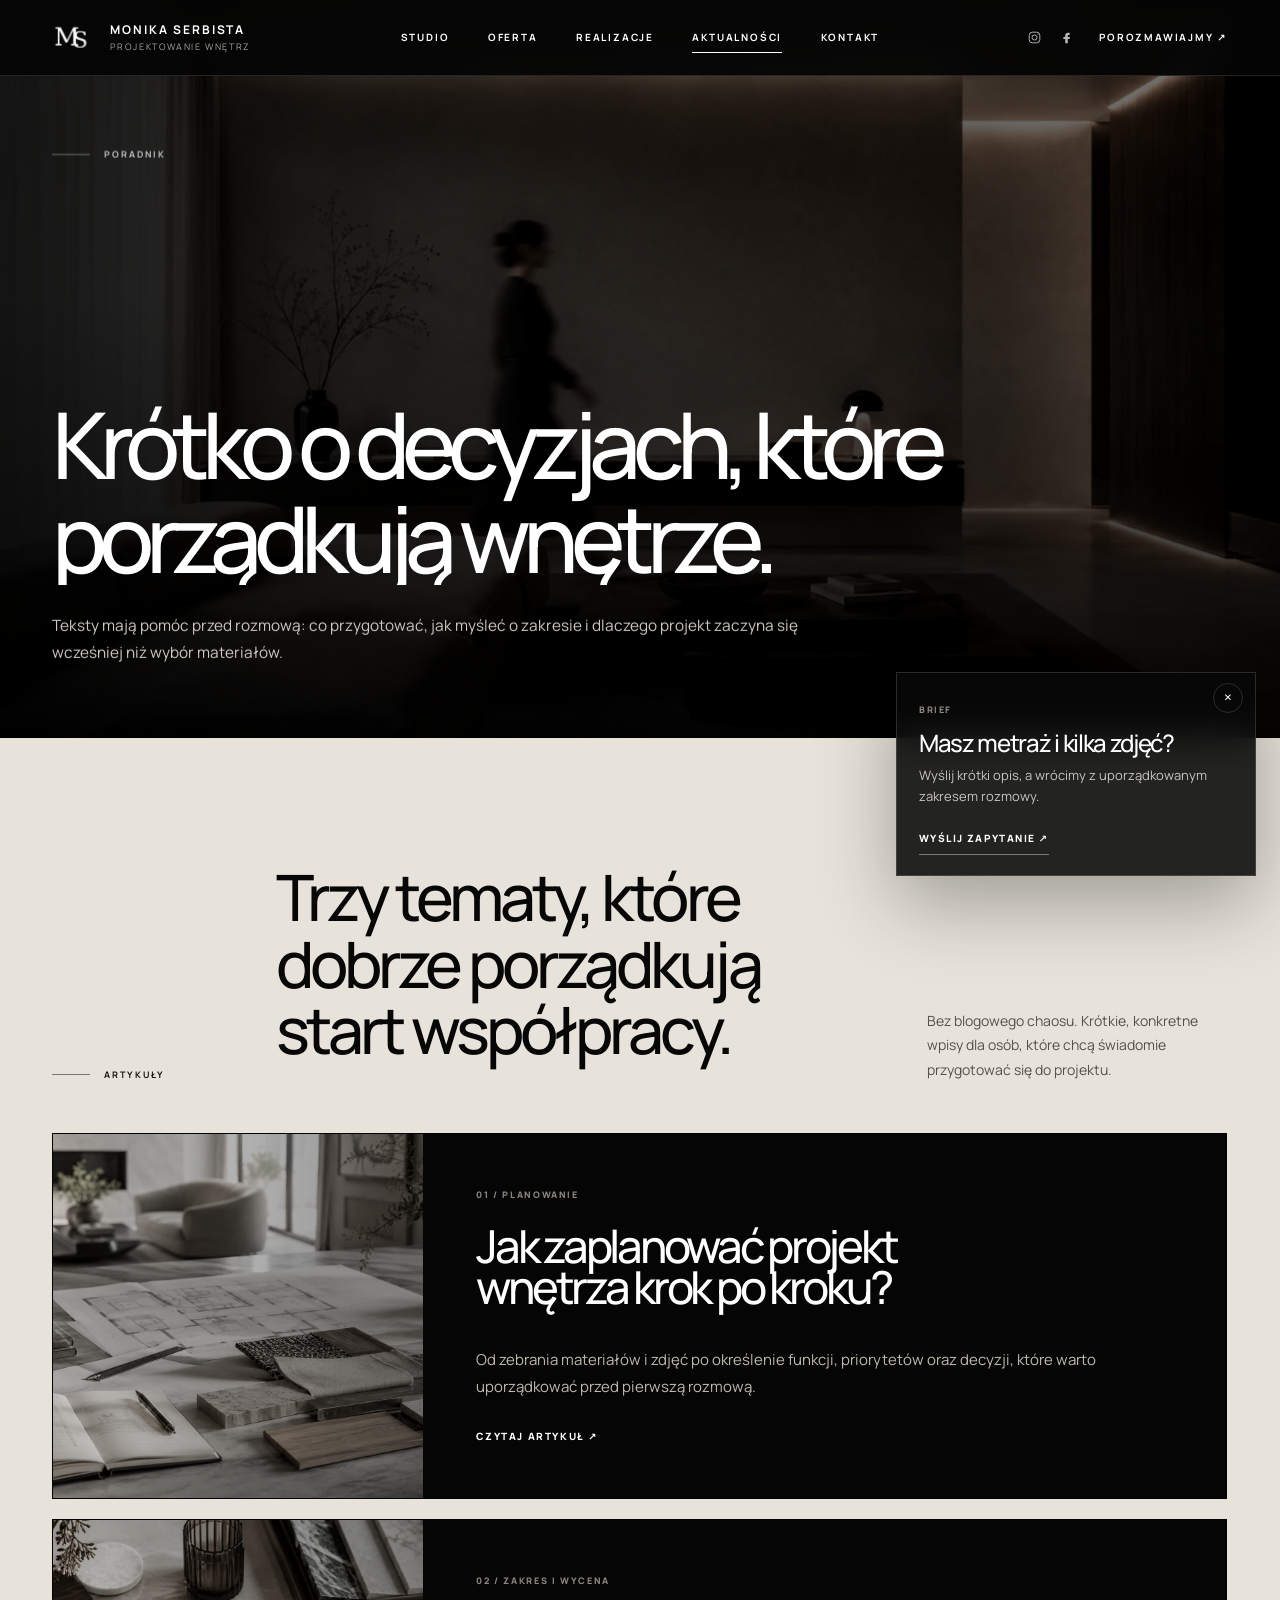
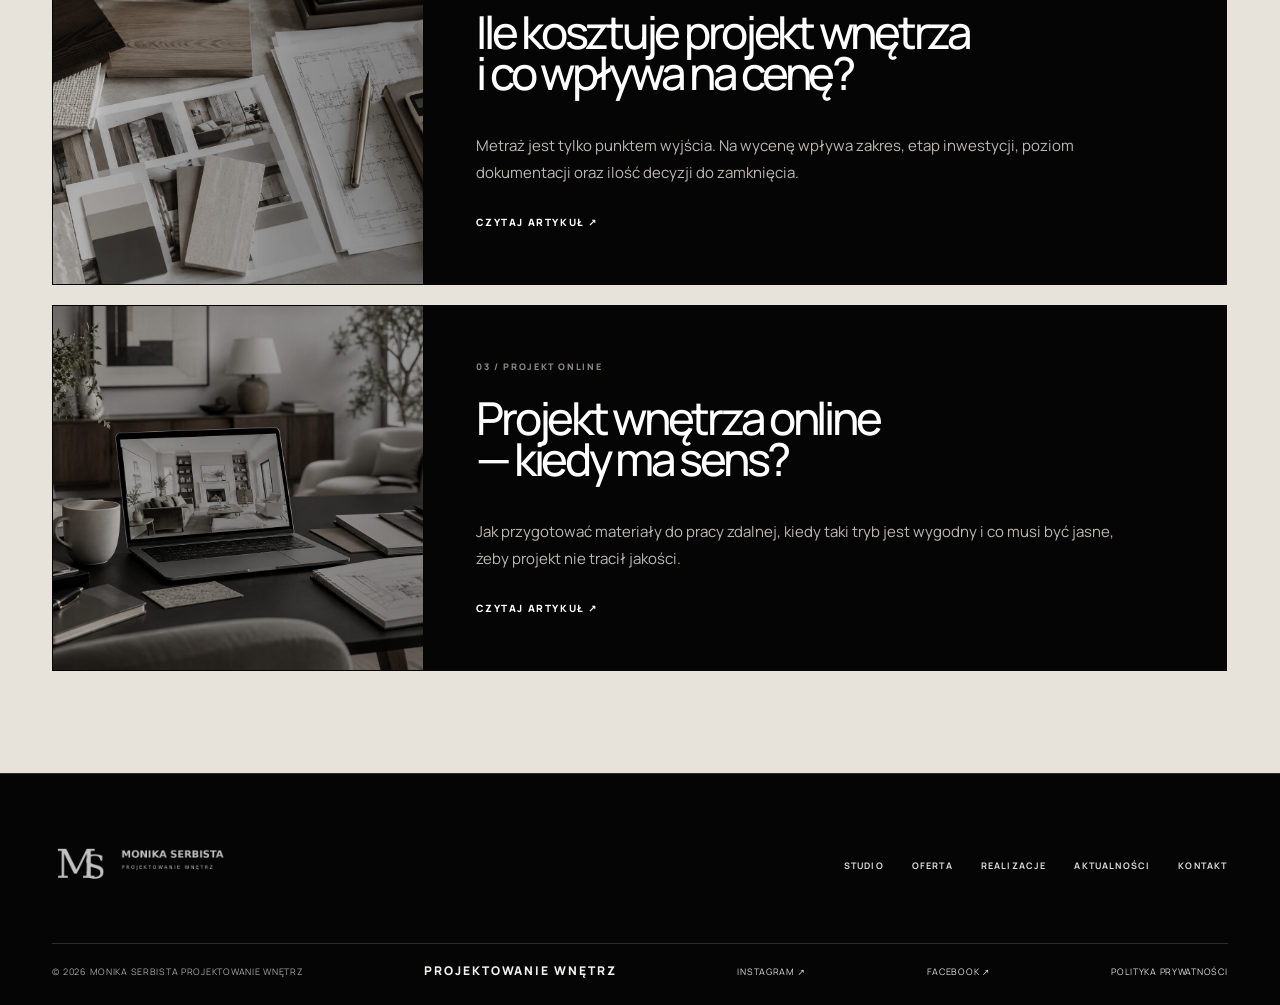
==== commit 4d3cfae8: "Add files via upload" ====
--- a/aktualnosci.html
+++ b/aktualnosci.html
@@ -17,11 +17,11 @@
   <link rel="preconnect" href="https://fonts.googleapis.com">
   <link rel="preconnect" href="https://fonts.gstatic.com" crossorigin>
   <link href="https://fonts.googleapis.com/css2?family=Manrope:wght@400;500;600;700&family=Newsreader:opsz,wght@6..72,400;6..72,500&display=swap" rel="stylesheet">
-  <link rel="stylesheet" href="style.css?v=65.0.0">
-  <link rel="stylesheet" href="fix-v33.css?v=65.0.0">
-  <link rel="stylesheet" href="pages.css?v=65.0.0">
+  <link rel="stylesheet" href="style.css?v=64.0.0">
+  <link rel="stylesheet" href="pages.css?v=64.0.0">
+  <link rel="stylesheet" href="fix-v33.css?v=64.0.0">
 </head>
-<body class="subpage page-aktualnosci page-v33 page-v34 page-v35 page-v36 page-v37 page-v38 page-v39 page-v40 page-v44 page-v46 page-v47 page-v58 page-v60 page-v61 page-v62 page-v63 page-v64 page-v65" data-page="aktualnosci">
+<body class="subpage page-aktualnosci page-v33 page-v34 page-v35 page-v36 page-v37 page-v38 page-v39 page-v40 page-v44 page-v46 page-v47 page-v58 page-v60 page-v61 page-v62 page-v63 page-v64" data-page="aktualnosci">
   <a class="skip-link" href="#main">Przejdź do treści</a>
   <header class="site-header site-header--solid" data-header>
     <a class="brand" href="index.html" aria-label="Monika Serbista Projektowanie Wnętrz — strona główna">
@@ -111,6 +111,6 @@
       <a href="https://kupgotowyprojekt.pl/polityka-prywatnosci/" target="_blank" rel="noopener">Polityka prywatności</a>
     </div>
   </footer>
-  <script src="pages.js?v=65.0.0" defer></script>
+  <script src="pages.js?v=64.0.0" defer></script>
 </body>
 </html>
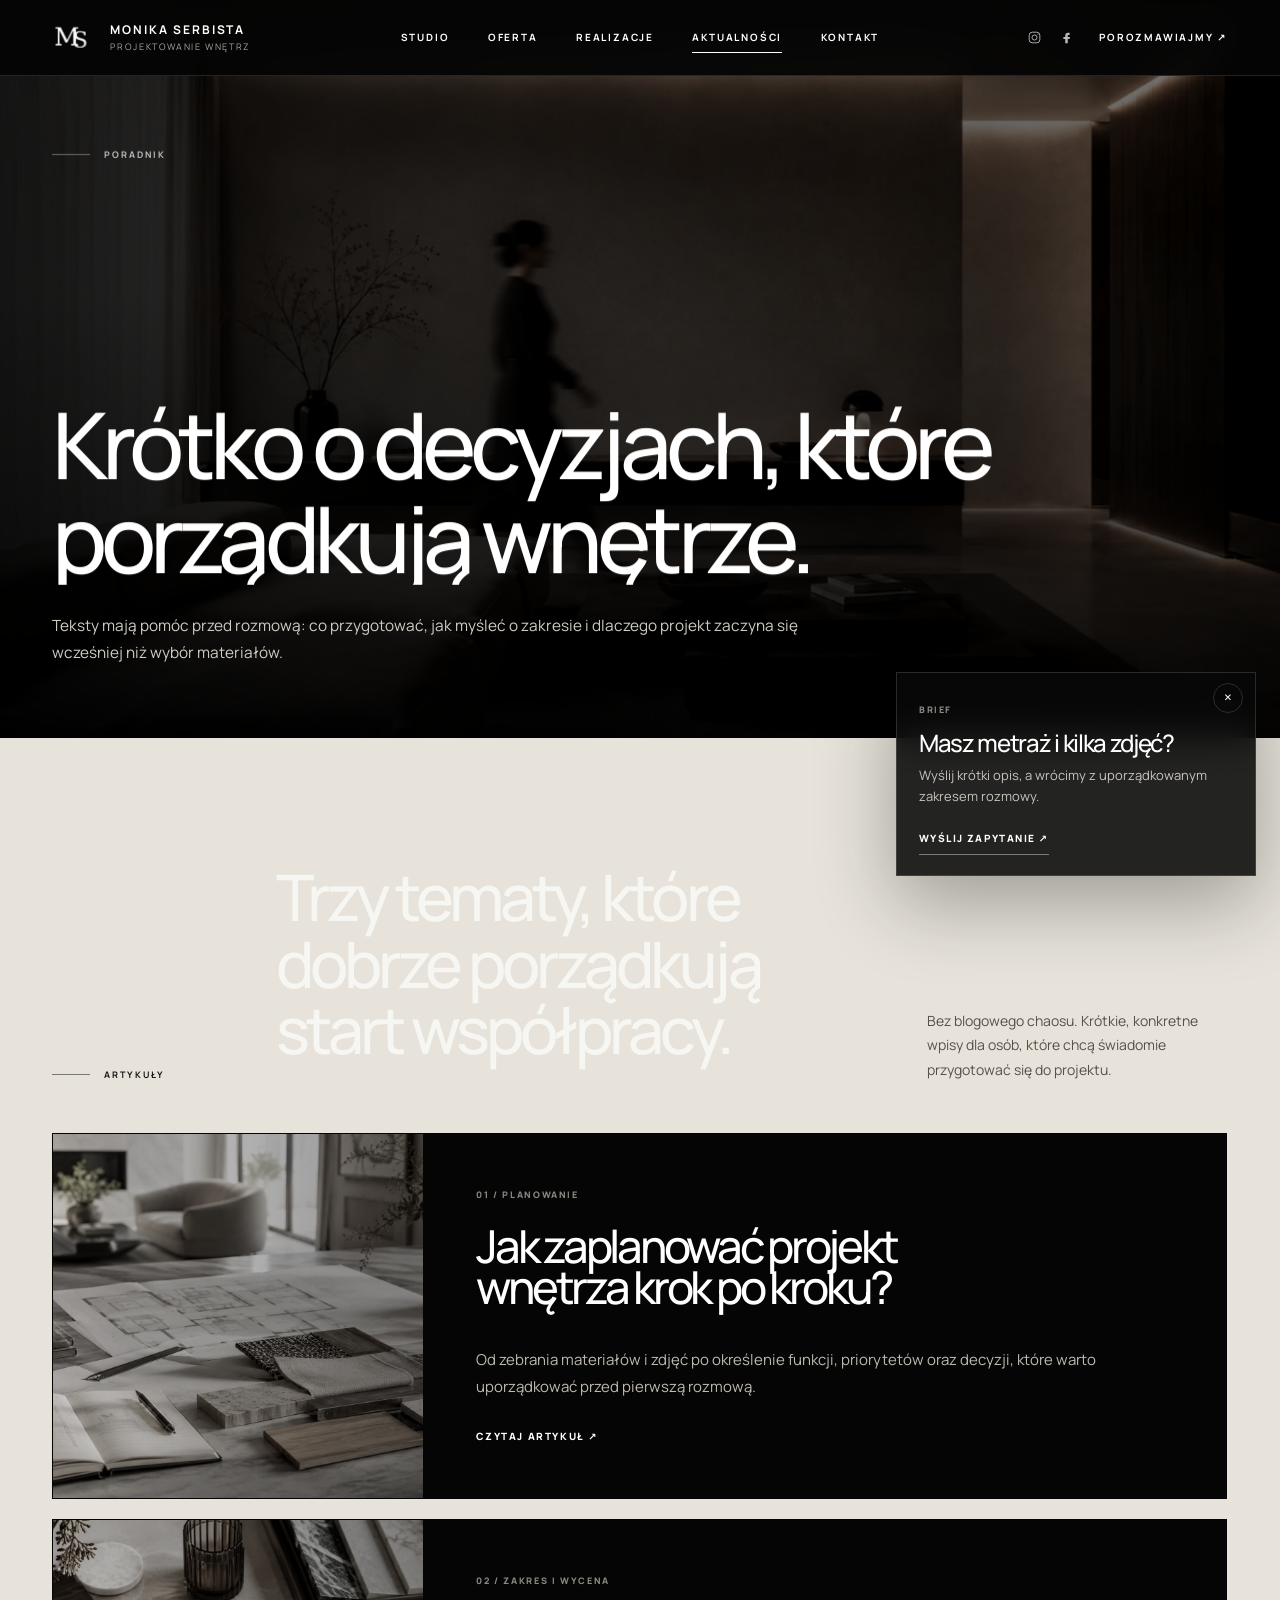
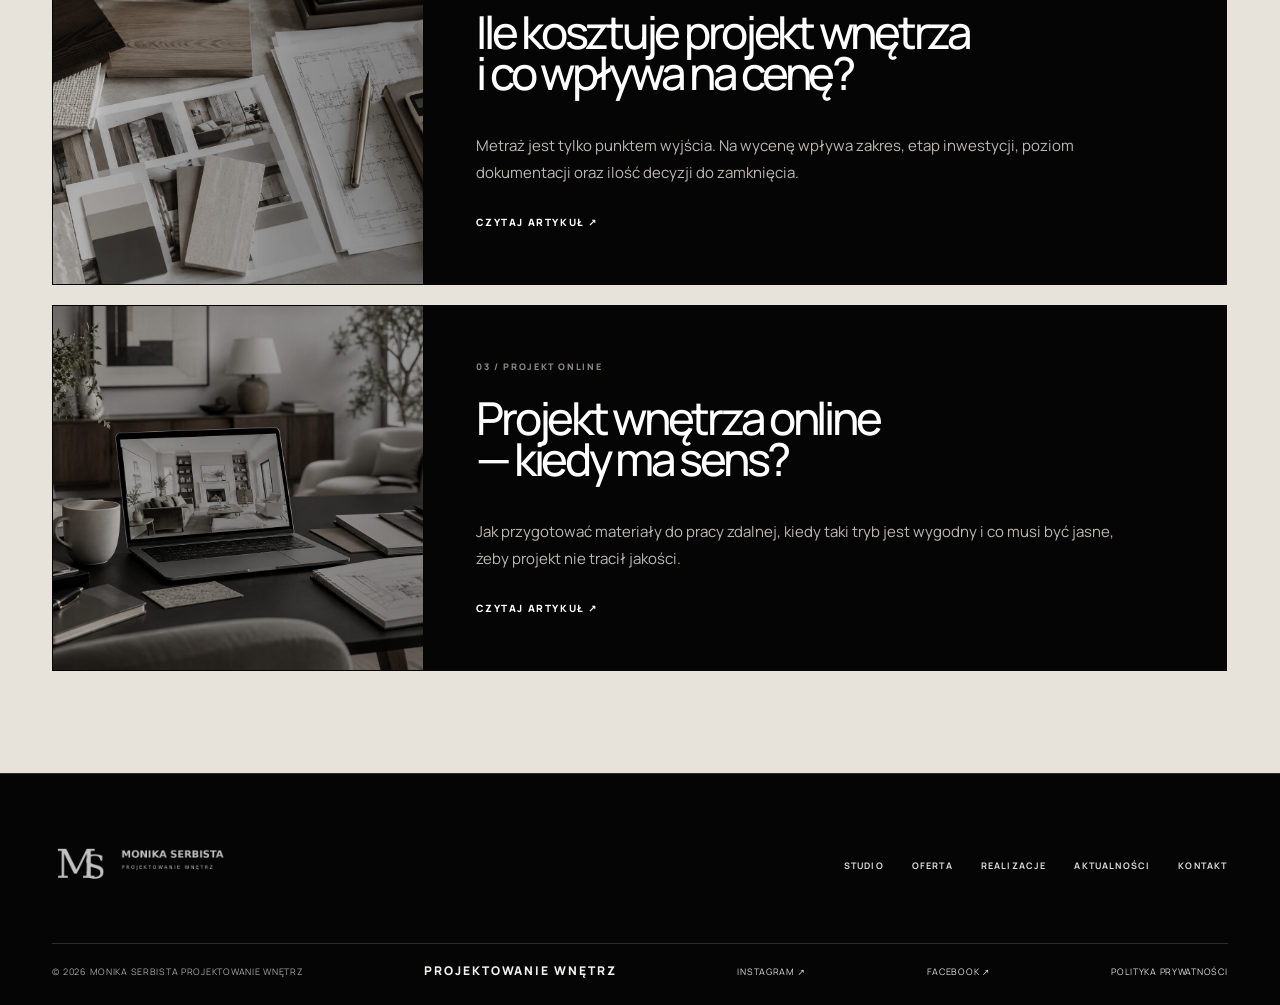
==== commit f4146d1c: "Add files via upload" ====
--- a/aktualnosci.html
+++ b/aktualnosci.html
@@ -17,11 +17,11 @@
   <link rel="preconnect" href="https://fonts.googleapis.com">
   <link rel="preconnect" href="https://fonts.gstatic.com" crossorigin>
   <link href="https://fonts.googleapis.com/css2?family=Manrope:wght@400;500;600;700&family=Newsreader:opsz,wght@6..72,400;6..72,500&display=swap" rel="stylesheet">
-  <link rel="stylesheet" href="style.css?v=64.0.0">
-  <link rel="stylesheet" href="pages.css?v=64.0.0">
-  <link rel="stylesheet" href="fix-v33.css?v=64.0.0">
+  <link rel="stylesheet" href="style.css?v=66.0.0">
+  <link rel="stylesheet" href="fix-v33.css?v=66.0.0">
+  <link rel="stylesheet" href="pages.css?v=66.0.0">
 </head>
-<body class="subpage page-aktualnosci page-v33 page-v34 page-v35 page-v36 page-v37 page-v38 page-v39 page-v40 page-v44 page-v46 page-v47 page-v58 page-v60 page-v61 page-v62 page-v63 page-v64" data-page="aktualnosci">
+<body class="subpage page-aktualnosci page-v33 page-v34 page-v35 page-v36 page-v37 page-v38 page-v39 page-v40 page-v44 page-v46 page-v47 page-v58 page-v60 page-v61 page-v62 page-v63 page-v64 page-v66" data-page="aktualnosci">
   <a class="skip-link" href="#main">Przejdź do treści</a>
   <header class="site-header site-header--solid" data-header>
     <a class="brand" href="index.html" aria-label="Monika Serbista Projektowanie Wnętrz — strona główna">
@@ -111,6 +111,6 @@
       <a href="https://kupgotowyprojekt.pl/polityka-prywatnosci/" target="_blank" rel="noopener">Polityka prywatności</a>
     </div>
   </footer>
-  <script src="pages.js?v=64.0.0" defer></script>
+  <script src="pages.js?v=66.0.0" defer></script>
 </body>
 </html>
--- a/style.css
+++ b/style.css
@@ -3268,28 +3268,109 @@
 }
 
 
-/* V65 — final social override: full corners, calmer screenshot rendering. */
-.page-v65 .social-phone__screen{
-  isolation:isolate!important;
-  background:#0d1117!important;
-}
-
-.page-v65 .social-phone__screen img{
-  inset:0!important;
-  width:100%!important;
-  height:100%!important;
-  max-width:100%!important;
-  object-fit:cover!important;
-  object-position:top center!important;
-  transform:scale(1.006)!important;
-  filter:contrast(.90) saturate(.88) brightness(1.025) blur(.16px)!important;
-}
-
-@media(max-width:760px){
-  .page-v65 .social-phone__screen img{
-    inset:0!important;
-    width:100%!important;
-    height:100%!important;
-    transform:scale(1.008)!important;
-  }
-}
+/* =======================================================================
+   V66 — lighter runtime + smooth homepage accordions
+   ======================================================================= */
+
+.page-v66 .service-item__panel,
+.page-v66 .service-item:not(.is-open) .service-item__panel{
+  display:grid!important;
+  max-height:0!important;
+  overflow:hidden!important;
+  opacity:0!important;
+  transform:translateY(-6px)!important;
+  padding-top:0!important;
+  padding-bottom:0!important;
+  transition:max-height .44s cubic-bezier(.22,.75,.18,1),opacity .24s ease,transform .34s cubic-bezier(.22,.75,.18,1),padding .34s ease!important;
+}
+
+.page-v66 .service-item.is-open .service-item__panel{
+  max-height:var(--service-panel-height,260px)!important;
+  opacity:1!important;
+  transform:none!important;
+  padding-bottom:22px!important;
+}
+
+.page-v66 .faq-list details p,
+.page-v66 .faq-list details[open] p{
+  display:block!important;
+  max-height:0!important;
+  overflow:hidden!important;
+  opacity:0!important;
+  transform:translateY(-6px)!important;
+  margin:0!important;
+  padding-top:0!important;
+  padding-bottom:0!important;
+  transition:max-height .44s cubic-bezier(.22,.75,.18,1),opacity .24s ease,transform .34s cubic-bezier(.22,.75,.18,1),padding .34s ease!important;
+}
+
+.page-v66 .faq-list details.is-open-v66 p,
+.page-v66 .faq-list details.is-open-v66[open] p{
+  max-height:var(--faq-panel-height,240px)!important;
+  opacity:1!important;
+  transform:none!important;
+  padding-bottom:24px!important;
+}
+
+.page-v66 .faq-list details.is-open-v66 summary span{
+  transform:rotate(45deg)!important;
+  background:#fff!important;
+  color:#000!important;
+}
+
+.page-v66 .faq-list details[open]:not(.is-open-v66) summary span{
+  transform:rotate(0deg)!important;
+  background:transparent!important;
+  color:#fff!important;
+}
+
+@media(max-width:820px), (pointer:coarse){
+  html{
+    scroll-behavior:auto!important;
+    overflow-x:clip!important;
+    overscroll-behavior-x:none;
+  }
+  body.page-v66{
+    overflow-x:clip!important;
+    overscroll-behavior-x:none;
+  }
+  .page-v66 .premium-entry-v44,
+  .page-v66 .scroll-progress-v25,
+  .page-v66 .v36-start-toast,
+  .page-v66 .premium-brief-popup{
+    display:none!important;
+  }
+  .page-v66.entry-v25-active{
+    overflow:auto!important;
+  }
+  .page-v66 .reveal,
+  .page-v66 .reveal:not(.is-visible),
+  .page-v66 .reveal.is-visible{
+    opacity:1!important;
+    visibility:visible!important;
+    transform:none!important;
+    filter:none!important;
+    transition:opacity .24s ease!important;
+    will-change:auto!important;
+  }
+  .page-v66 .site-header,
+  .page-v66 .mobile-menu,
+  .page-v66 .studio-note__aside,
+  .page-v66 .studio-rotator,
+  .page-v66 .social-shot__label{
+    backdrop-filter:none!important;
+    -webkit-backdrop-filter:none!important;
+  }
+  .page-v66 .device--phone,
+  .page-v66 .social-phone{
+    animation:none!important;
+    transform:none!important;
+  }
+  .page-v66 .hero__frame,
+  .page-v66 .project-rail,
+  .page-v66 .studio-visual,
+  .page-v66 .social-shot,
+  .page-v66 .project-card{
+    will-change:auto!important;
+  }
+}
--- a/pages.css
+++ b/pages.css
@@ -5230,72 +5230,143 @@
 
 
 /* =======================================================================
-   V65 — final cascade owner: FAQ and article alignment
+   V66 — mobile stability, Contact visibility, Offer cards and FAQ
    ======================================================================= */
 
-.page-v65.page-kontakt .faq-list--page details p,
-.page-v65.page-kontakt .faq-list--page details[open] p,
-.page-v65.page-kontakt .faq-list--page details.is-open-v62 p{
+.page-v66 .mobile-menu[hidden]{
+  display:none!important;
+}
+
+.page-v66 .menu-toggle{
+  z-index:3!important;
+  pointer-events:auto!important;
+  touch-action:manipulation;
+}
+
+.page-v66.page-kontakt .faq-list--page details p,
+.page-v66.page-kontakt .faq-list--page details[open] p,
+.page-v66.page-kontakt .faq-list--page details.is-open-v62 p{
   max-height:0!important;
   overflow:hidden!important;
   opacity:0!important;
-  transform:translateY(-8px)!important;
+  transform:translateY(-6px)!important;
   padding-top:0!important;
   padding-bottom:0!important;
-  transition:max-height .52s cubic-bezier(.22,.75,.18,1),opacity .28s ease,transform .42s cubic-bezier(.22,.75,.18,1),padding .42s ease!important;
-  will-change:max-height,opacity,transform;
-}
-
-.page-v65.page-kontakt .faq-list--page details.is-open-v65 p,
-.page-v65.page-kontakt .faq-list--page details.is-open-v65[open] p{
-  max-height:var(--faq-height,260px)!important;
+  transition:max-height .44s cubic-bezier(.22,.75,.18,1),opacity .24s ease,transform .34s cubic-bezier(.22,.75,.18,1),padding .34s ease!important;
+}
+
+.page-v66.page-kontakt .faq-list--page details.is-open-v66 p,
+.page-v66.page-kontakt .faq-list--page details.is-open-v66[open] p{
+  max-height:var(--faq-panel-height,270px)!important;
   opacity:1!important;
-  transform:translateY(0)!important;
+  transform:none!important;
   padding-top:2px!important;
   padding-bottom:24px!important;
 }
 
-.page-v65.page-kontakt .faq-list--page details.is-open-v65 summary span{
+.page-v66.page-kontakt .faq-list--page details.is-open-v66 summary span{
   transform:rotate(45deg)!important;
   background:#fff!important;
   color:#000!important;
   border-color:#fff!important;
 }
 
-.page-v65.page-article{
-  --article-copy-line:154px;
-}
-
-.page-v65.page-article .v33-article-lead{
-  padding-left:var(--article-copy-line)!important;
-  padding-right:0!important;
-}
-
-.page-v65.page-article .v33-article-section{
-  grid-template-columns:90px minmax(0,1fr)!important;
-  column-gap:64px!important;
-}
-
-.page-v65.page-article .v33-article-callout{
-  padding-left:var(--article-copy-line)!important;
-  padding-right:54px!important;
-}
-
-.page-v65.page-article .v33-article-lead > *,
-.page-v65.page-article .v33-article-section > div,
-.page-v65.page-article .v33-article-callout > *{
-  max-width:760px!important;
-}
-
-@media(max-width:760px){
-  .page-v65.page-article{
-    --article-copy-line:0px;
-  }
-  .page-v65.page-article .v33-article-section{
-    grid-template-columns:1fr!important;
-    column-gap:0!important;
-  }
-  .page-v65.page-article .v33-article-callout{
-    padding:34px 26px!important;
-  }
-}
+.page-v66.page-kontakt .faq-list--page details[open]:not(.is-open-v66) summary span{
+  transform:rotate(0deg)!important;
+  background:transparent!important;
+  color:#fff!important;
+  border-color:rgba(255,255,255,.25)!important;
+}
+
+@media(max-width:820px), (pointer:coarse){
+  .page-v66.subpage{
+    overflow-x:clip!important;
+    overscroll-behavior-x:none;
+  }
+  .page-v66.subpage .reveal,
+  .page-v66.subpage .reveal:not(.is-visible),
+  .page-v66.subpage .reveal.is-visible,
+  .page-v66.page-kontakt .contact-form-shell-v60.reveal{
+    opacity:1!important;
+    visibility:visible!important;
+    transform:none!important;
+    filter:none!important;
+    transition:opacity .2s ease!important;
+    will-change:auto!important;
+  }
+  .page-v66.subpage .site-header,
+  .page-v66.subpage .mobile-menu{
+    backdrop-filter:none!important;
+    -webkit-backdrop-filter:none!important;
+  }
+  .page-v66.page-oferta .v33-scope__list,
+  .page-v66.page-oferta .v33-scope details,
+  .page-v66.page-oferta .v33-scope summary,
+  .page-v66.page-oferta .v33-scope__panel{
+    width:100%!important;
+    min-width:0!important;
+    max-width:100%!important;
+    box-sizing:border-box!important;
+  }
+  .page-v66.page-oferta .v33-scope details{
+    height:auto!important;
+    min-height:0!important;
+    transform:none!important;
+  }
+  .page-v66.page-oferta .v33-scope summary{
+    min-height:210px!important;
+    height:auto!important;
+    padding:28px 22px!important;
+    overflow:visible!important;
+    align-content:center!important;
+  }
+  .page-v66.page-oferta .v33-scope summary strong{
+    max-width:calc(100% - 52px)!important;
+    padding-top:34px!important;
+    font-size:clamp(35px,10.5vw,50px)!important;
+    line-height:.94!important;
+    overflow:visible!important;
+    text-wrap:balance!important;
+  }
+  .page-v66.page-oferta .v33-scope__panel{
+    height:auto!important;
+    max-height:none!important;
+    overflow:visible!important;
+    padding:30px 22px 34px!important;
+  }
+  .page-v66.page-kontakt .contact-form-shell-v60,
+  .page-v66.page-kontakt .contact-brief-v60,
+  .page-v66.page-kontakt .contact-brief-v60 *{
+    -webkit-font-smoothing:antialiased;
+  }
+  .page-v66.page-kontakt .contact-brief-v60 .field label,
+  .page-v66.page-kontakt .contact-brief-v60 .consent,
+  .page-v66.page-kontakt .contact-brief-v60 .consent span{
+    opacity:1!important;
+    visibility:visible!important;
+    color:rgba(255,255,255,.82)!important;
+    -webkit-text-fill-color:rgba(255,255,255,.82)!important;
+  }
+  .page-v66.page-kontakt .contact-brief-v60 input,
+  .page-v66.page-kontakt .contact-brief-v60 textarea,
+  .page-v66.page-kontakt .contact-brief-v60 select{
+    opacity:1!important;
+    color:#fff!important;
+    -webkit-text-fill-color:#fff!important;
+  }
+  .page-v66.page-kontakt .contact-brief-v60 input::placeholder,
+  .page-v66.page-kontakt .contact-brief-v60 textarea::placeholder{
+    opacity:1!important;
+    color:rgba(255,255,255,.56)!important;
+    -webkit-text-fill-color:rgba(255,255,255,.56)!important;
+  }
+  .page-v66.page-kontakt .contact-brief-v60 .submit-btn,
+  .page-v66.page-kontakt .contact-brief-v60 .submit-btn span{
+    opacity:1!important;
+    visibility:visible!important;
+    background:#fff!important;
+    color:#050505!important;
+    -webkit-text-fill-color:#050505!important;
+    transform:none!important;
+  }
+}
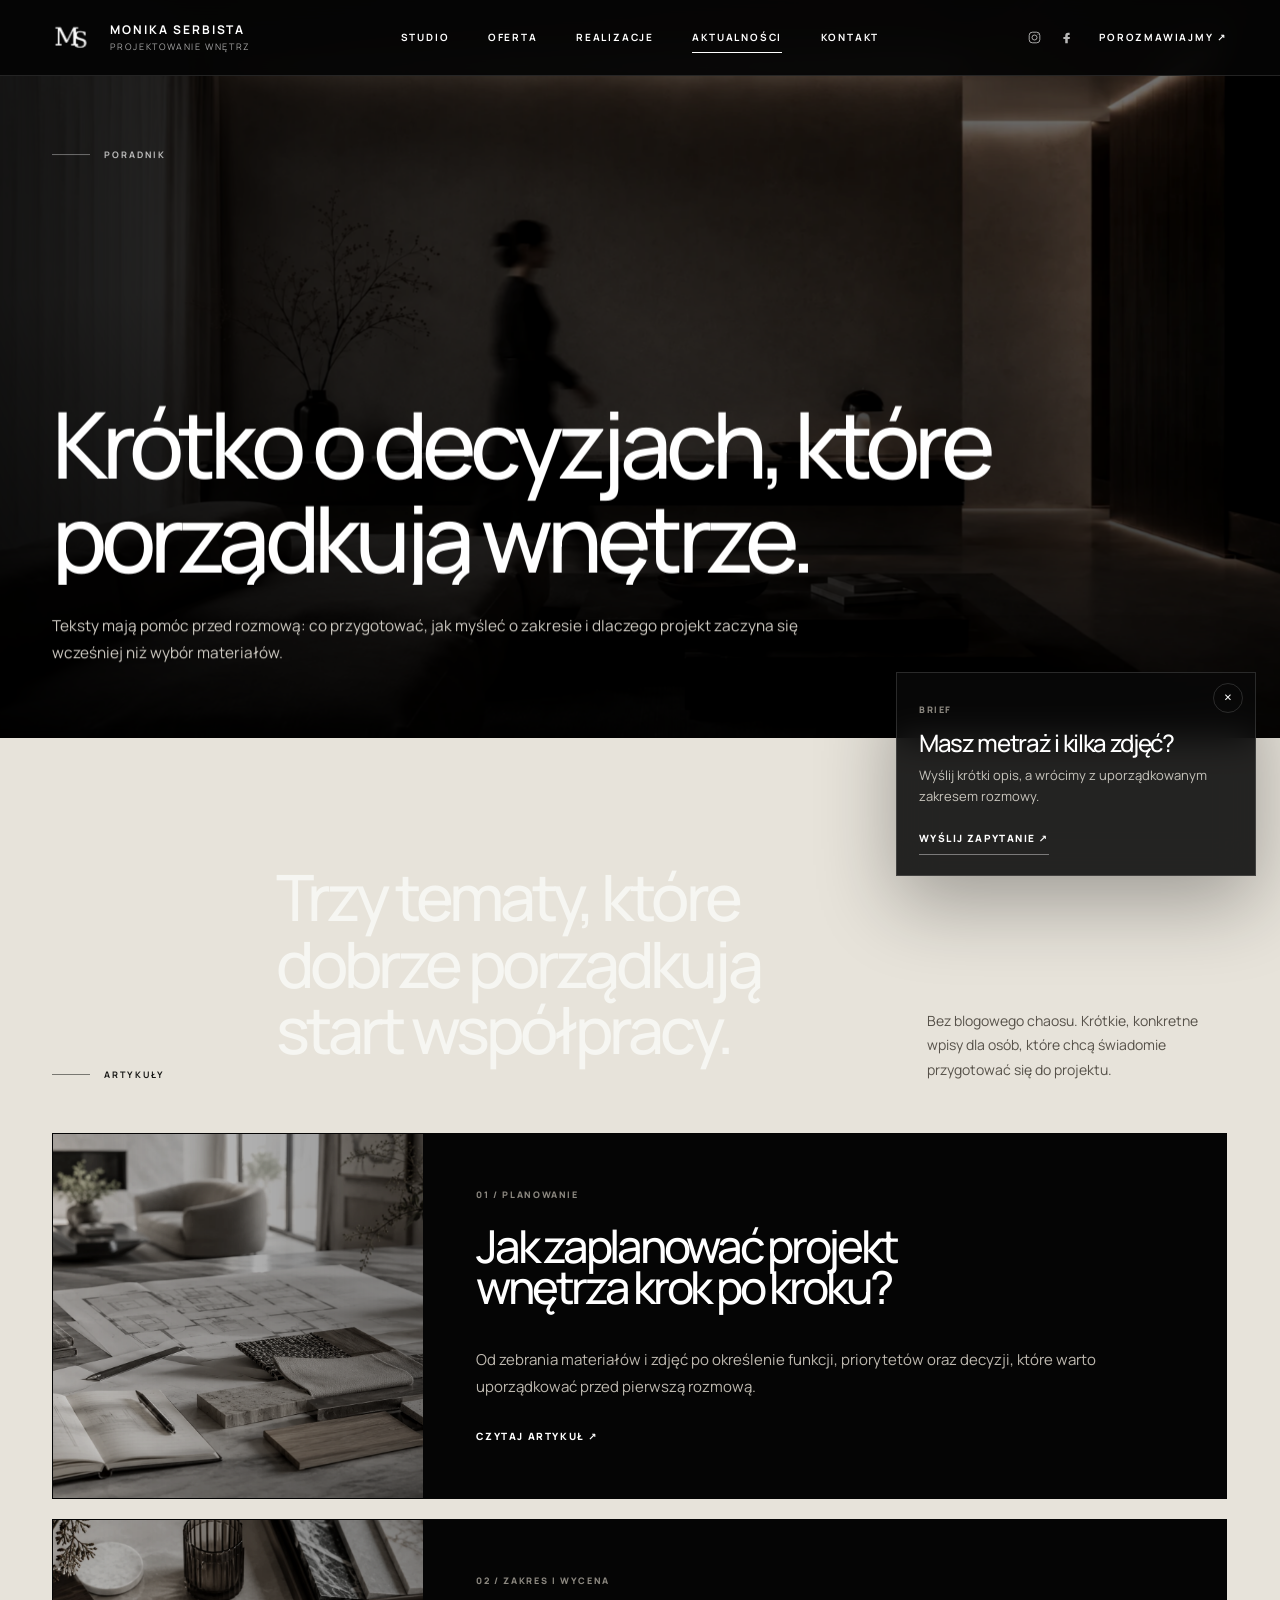
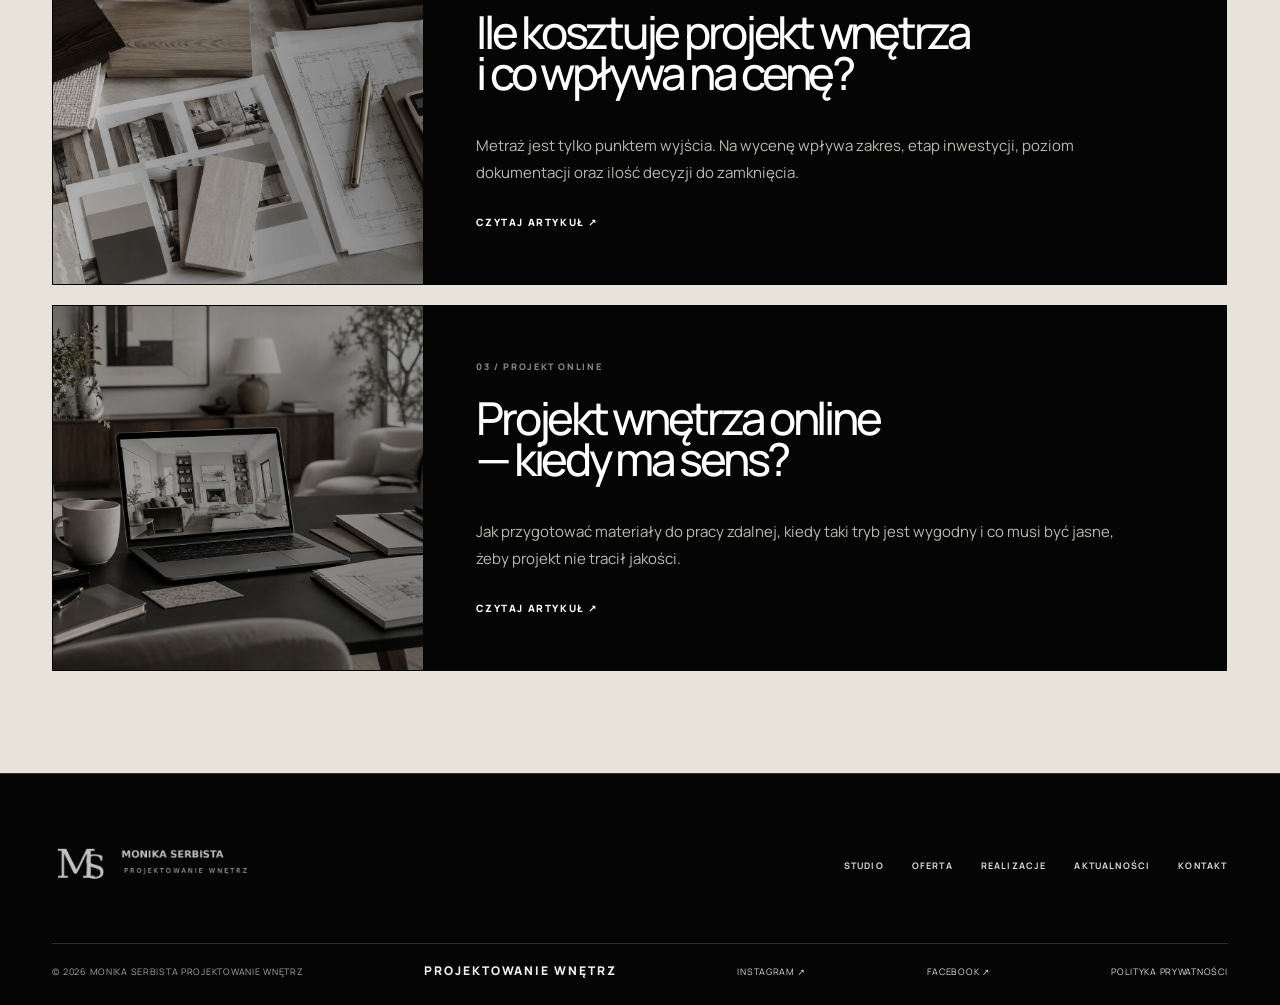
==== commit abae1294: "Add files via upload" ====
--- a/aktualnosci.html
+++ b/aktualnosci.html
@@ -17,11 +17,11 @@
   <link rel="preconnect" href="https://fonts.googleapis.com">
   <link rel="preconnect" href="https://fonts.gstatic.com" crossorigin>
   <link href="https://fonts.googleapis.com/css2?family=Manrope:wght@400;500;600;700&family=Newsreader:opsz,wght@6..72,400;6..72,500&display=swap" rel="stylesheet">
-  <link rel="stylesheet" href="style.css?v=66.0.0">
-  <link rel="stylesheet" href="fix-v33.css?v=66.0.0">
-  <link rel="stylesheet" href="pages.css?v=66.0.0">
+  <link rel="stylesheet" href="style.css?v=67.0.0">
+  <link rel="stylesheet" href="fix-v33.css?v=67.0.0">
+  <link rel="stylesheet" href="pages.css?v=67.0.0">
 </head>
-<body class="subpage page-aktualnosci page-v33 page-v34 page-v35 page-v36 page-v37 page-v38 page-v39 page-v40 page-v44 page-v46 page-v47 page-v58 page-v60 page-v61 page-v62 page-v63 page-v64 page-v66" data-page="aktualnosci">
+<body class="subpage page-aktualnosci page-v33 page-v34 page-v35 page-v36 page-v37 page-v38 page-v39 page-v40 page-v44 page-v46 page-v47 page-v58 page-v60 page-v61 page-v62 page-v63 page-v64 page-v66 page-v67" data-page="aktualnosci">
   <a class="skip-link" href="#main">Przejdź do treści</a>
   <header class="site-header site-header--solid" data-header>
     <a class="brand" href="index.html" aria-label="Monika Serbista Projektowanie Wnętrz — strona główna">
@@ -101,7 +101,7 @@
 
   <footer class="site-footer">
     <div class="site-footer__top">
-      <img src="logo-white.png" alt="Monika Serbista — projektowanie wnętrz" class="site-footer__logo">
+      <img src="logo-white-footer-v67.png" alt="Monika Serbista — projektowanie wnętrz" class="site-footer__logo">
       <div class="site-footer__nav"><a href="index.html">Studio</a><a href="oferta.html">Oferta</a><a href="realizacje.html">Realizacje</a><a href="aktualnosci.html">Aktualności</a><a href="kontakt.html">Kontakt</a></div>
     </div>
     <div class="site-footer__meta">
@@ -111,6 +111,6 @@
       <a href="https://kupgotowyprojekt.pl/polityka-prywatnosci/" target="_blank" rel="noopener">Polityka prywatności</a>
     </div>
   </footer>
-  <script src="pages.js?v=66.0.0" defer></script>
+  <script src="pages.js?v=67.0.0" defer></script>
 </body>
 </html>
--- a/style.css
+++ b/style.css
@@ -13,6 +13,13 @@
   --pad-x:clamp(22px,4.1vw,72px);
   --sans:"Manrope",system-ui,-apple-system,BlinkMacSystemFont,"Segoe UI",sans-serif;
   --serif:"Newsreader",Georgia,serif;
+}
+
+
+/* V67 — Windows-only softening for the Facebook preview screenshot. */
+.is-windows .page-v67 .social-phone__screen img{
+  filter:contrast(.9) saturate(.92) blur(.25px)!important;
+  transform:scale(1.003);
 }
 
 *{box-sizing:border-box}
--- a/pages.css
+++ b/pages.css
@@ -176,6 +176,8 @@
   min-height:620px;
   max-height:860px;
 }
+
+
 .page-oferta.page-v18 .sub-hero-v16{padding:calc(var(--header-h) + 56px) var(--pad-x) clamp(70px,9vh,110px)}
 .page-oferta.page-v18 .sub-hero-v16__image img{filter:brightness(.56) contrast(.96);object-position:center center}
 .page-oferta.page-v18 .sub-hero-v16::after{background:linear-gradient(90deg,rgba(5,5,5,.82) 0%,rgba(5,5,5,.42) 50%,rgba(5,5,5,.26)),linear-gradient(0deg,rgba(5,5,5,.50),transparent 52%)}
@@ -5370,3 +5372,65 @@
     transform:none!important;
   }
 }
+
+
+/* =======================================================================
+   V67 — final targeted fixes: Offer colours, Contact FAQ and footer mark
+   ======================================================================= */
+
+/* Oferta: ciemny hero pozostaje biały, jasne sekcje mają ponownie ciemny tekst. */
+.page-v67.page-oferta .v33-subhero,
+.page-v67.page-oferta .v33-subhero h1,
+.page-v67.page-oferta .v33-subhero .page-kicker,
+.page-v67.page-oferta .v33-subhero__content > p:not(.page-kicker){
+  color:#fff!important;
+  -webkit-text-fill-color:#fff!important;
+}
+
+.page-v67.page-oferta .v33-split,
+.page-v67.page-oferta .v33-scope,
+.page-v67.page-oferta .v33-process,
+.page-v67.page-oferta .v33-split__copy h2,
+.page-v67.page-oferta .v33-scope__head h2,
+.page-v67.page-oferta .v33-process__head h2,
+.page-v67.page-oferta .v33-process__line h3{
+  color:#080808!important;
+  -webkit-text-fill-color:#080808!important;
+}
+
+.page-v67.page-oferta .v33-split__copy > p:not(.page-kicker),
+.page-v67.page-oferta .v33-scope__head > p:not(.page-kicker),
+.page-v67.page-oferta .v33-process__line p{
+  color:#58544e!important;
+  -webkit-text-fill-color:#58544e!important;
+}
+
+.page-v67.page-oferta .v33-split .page-kicker,
+.page-v67.page-oferta .v33-scope .page-kicker,
+.page-v67.page-oferta .v33-process .page-kicker,
+.page-v67.page-oferta .v33-link{
+  color:#080808!important;
+  -webkit-text-fill-color:#080808!important;
+}
+
+/* Kontakt: jeden stan animacji i czytelne zamknięcie przed otwarciem kolejnej odpowiedzi. */
+.page-v67.page-kontakt .faq-list--page details p,
+.page-v67.page-kontakt .faq-list--page details[open] p,
+.page-v67.page-kontakt .faq-list--page details.is-open-v62 p{
+  transition:max-height .34s cubic-bezier(.22,.75,.18,1),opacity .2s ease,transform .28s cubic-bezier(.22,.75,.18,1),padding .28s ease!important;
+}
+
+/* Nowy lockup ma większy, czytelniejszy dopisek „Projektowanie wnętrz”. */
+.page-v67 .site-footer__logo{
+  width:clamp(270px,22vw,340px)!important;
+  max-width:340px!important;
+  opacity:.96!important;
+  filter:none!important;
+}
+
+@media(max-width:760px){
+  .page-v67 .site-footer__logo{
+    width:260px!important;
+    max-width:100%!important;
+  }
+}
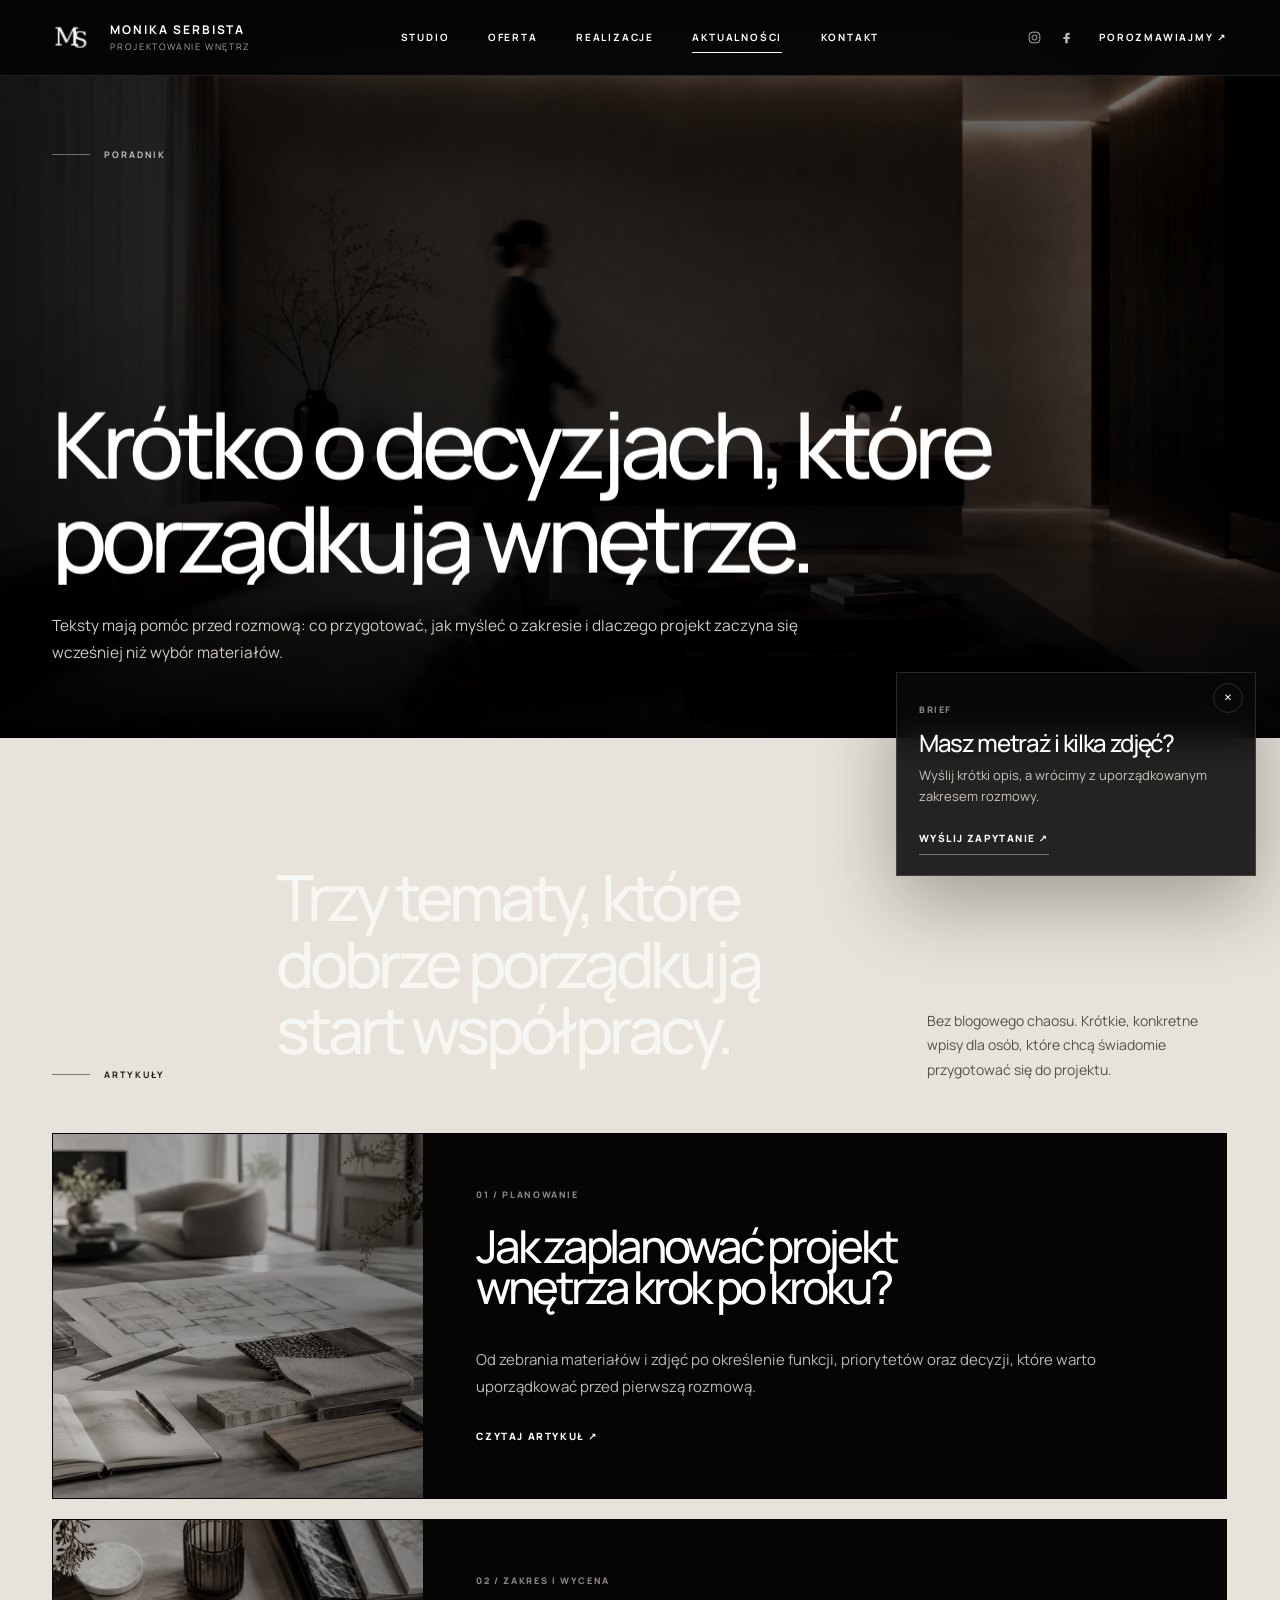
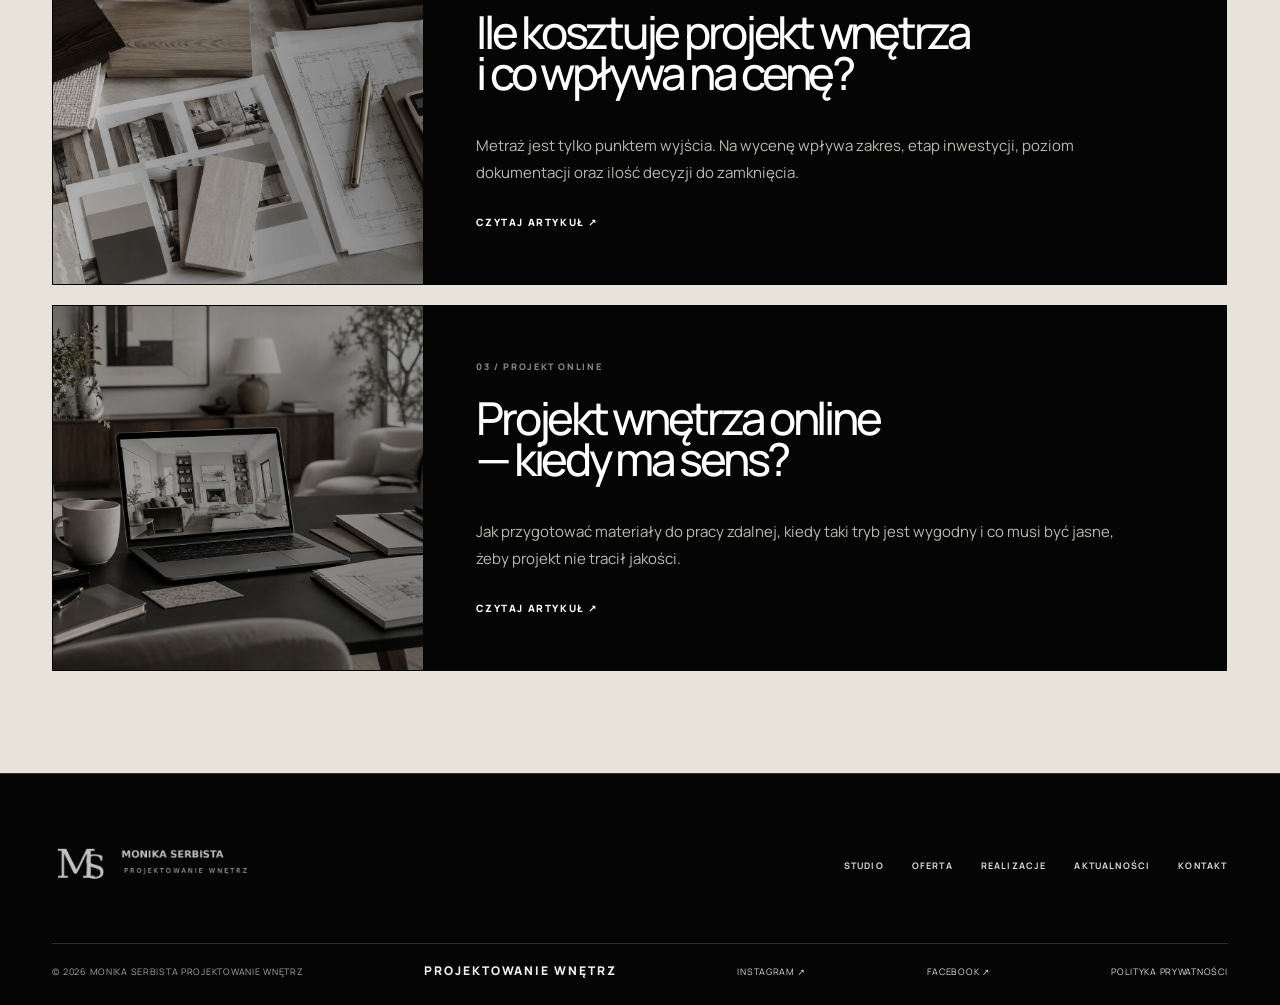
==== commit 6ac7a1e9: "Add files via upload" ====
--- a/aktualnosci.html
+++ b/aktualnosci.html
@@ -17,11 +17,11 @@
   <link rel="preconnect" href="https://fonts.googleapis.com">
   <link rel="preconnect" href="https://fonts.gstatic.com" crossorigin>
   <link href="https://fonts.googleapis.com/css2?family=Manrope:wght@400;500;600;700&family=Newsreader:opsz,wght@6..72,400;6..72,500&display=swap" rel="stylesheet">
-  <link rel="stylesheet" href="style.css?v=67.0.0">
-  <link rel="stylesheet" href="fix-v33.css?v=67.0.0">
-  <link rel="stylesheet" href="pages.css?v=67.0.0">
+  <link rel="stylesheet" href="style.css?v=68.0.0">
+  <link rel="stylesheet" href="fix-v33.css?v=68.0.0">
+  <link rel="stylesheet" href="pages.css?v=68.0.0">
 </head>
-<body class="subpage page-aktualnosci page-v33 page-v34 page-v35 page-v36 page-v37 page-v38 page-v39 page-v40 page-v44 page-v46 page-v47 page-v58 page-v60 page-v61 page-v62 page-v63 page-v64 page-v66 page-v67" data-page="aktualnosci">
+<body class="subpage page-aktualnosci page-v33 page-v34 page-v35 page-v36 page-v37 page-v38 page-v39 page-v40 page-v44 page-v46 page-v47 page-v58 page-v60 page-v61 page-v62 page-v63 page-v64 page-v66 page-v67 page-v68" data-page="aktualnosci">
   <a class="skip-link" href="#main">Przejdź do treści</a>
   <header class="site-header site-header--solid" data-header>
     <a class="brand" href="index.html" aria-label="Monika Serbista Projektowanie Wnętrz — strona główna">
@@ -111,6 +111,6 @@
       <a href="https://kupgotowyprojekt.pl/polityka-prywatnosci/" target="_blank" rel="noopener">Polityka prywatności</a>
     </div>
   </footer>
-  <script src="pages.js?v=67.0.0" defer></script>
+  <script src="pages.js?v=68.0.0" defer></script>
 </body>
 </html>
--- a/style.css
+++ b/style.css
@@ -3381,3 +3381,12 @@
     will-change:auto!important;
   }
 }
+
+
+/* V68 — stronger but still clean desktop softening of the Facebook preview. */
+@media(min-width:821px) and (pointer:fine){
+  .page-v68 .social-phone__screen img{
+    filter:blur(.6px) contrast(.84) saturate(.88)!important;
+    image-rendering:auto!important;
+  }
+}
--- a/pages.css
+++ b/pages.css
@@ -5434,3 +5434,71 @@
     max-width:100%!important;
   }
 }
+
+
+/* =======================================================================
+   V68 — final desktop alignment for Offer and Contact
+   ======================================================================= */
+
+/* Oba hero korzystają dokładnie z tej samej lewej i prawej linii gridu. */
+.page-v68.page-oferta .hero-unified-v60 .v33-subhero__content,
+.page-v68.page-kontakt .hero-unified-v60 .page-hero__content{
+  width:calc(100% - (var(--pad-x) * 2))!important;
+  max-width:none!important;
+  margin-right:var(--pad-x)!important;
+  margin-left:var(--pad-x)!important;
+  padding-top:calc(var(--header-h) + 52px)!important;
+  padding-bottom:clamp(46px,6vh,72px)!important;
+  justify-content:flex-end!important;
+  gap:clamp(14px,1.5vw,20px)!important;
+}
+
+.page-v68.page-oferta .hero-unified-v60 h1,
+.page-v68.page-kontakt .hero-unified-v60 h1{
+  max-width:1120px!important;
+  margin:0!important;
+  font-size:clamp(58px,6.2vw,108px)!important;
+  line-height:.94!important;
+  letter-spacing:-.07em!important;
+}
+
+.page-v68.page-oferta .hero-unified-v60 > img,
+.page-v68.page-kontakt .hero-unified-v60 > img{
+  object-position:center 56%!important;
+}
+
+/* Teksty leżące bezpośrednio na zdjęciach kafelków pozostają białe. */
+.page-v68.page-oferta .v33-scope summary,
+.page-v68.page-oferta .v33-scope summary strong,
+.page-v68.page-oferta .v33-scope summary em,
+.page-v68.page-oferta .v33-scope summary span{
+  color:#fff!important;
+  -webkit-text-fill-color:#fff!important;
+}
+
+.page-v68.page-oferta .v33-scope summary span{
+  color:rgba(255,255,255,.72)!important;
+  -webkit-text-fill-color:rgba(255,255,255,.72)!important;
+}
+
+.page-v68.page-oferta .v33-scope summary em{
+  color:rgba(255,255,255,.86)!important;
+  -webkit-text-fill-color:rgba(255,255,255,.86)!important;
+}
+
+@media(max-width:820px){
+  .page-v68.page-oferta .hero-unified-v60 .v33-subhero__content,
+  .page-v68.page-kontakt .hero-unified-v60 .page-hero__content{
+    width:calc(100% - 36px)!important;
+    margin-right:18px!important;
+    margin-left:18px!important;
+    padding-top:calc(var(--header-h) + 38px)!important;
+    padding-bottom:44px!important;
+  }
+
+  .page-v68.page-oferta .hero-unified-v60 h1,
+  .page-v68.page-kontakt .hero-unified-v60 h1{
+    font-size:clamp(46px,13vw,72px)!important;
+    line-height:.98!important;
+  }
+}
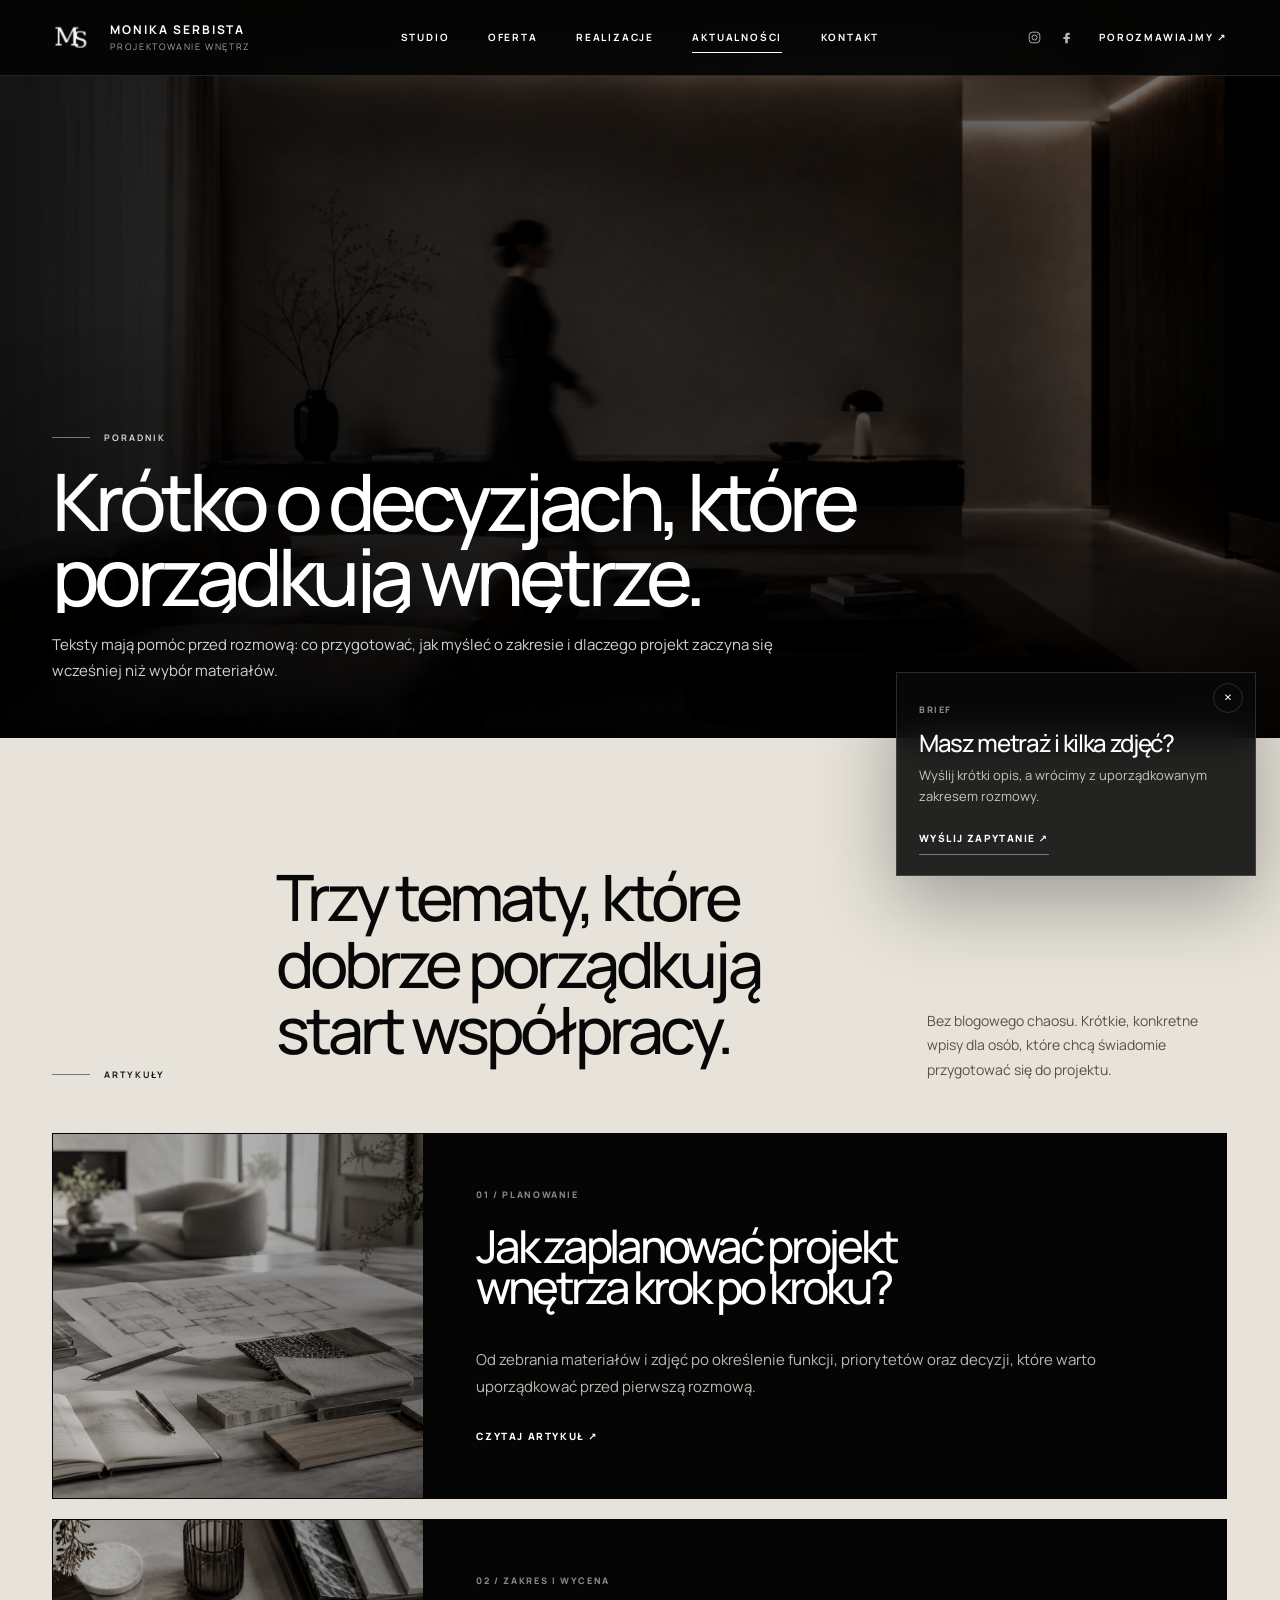
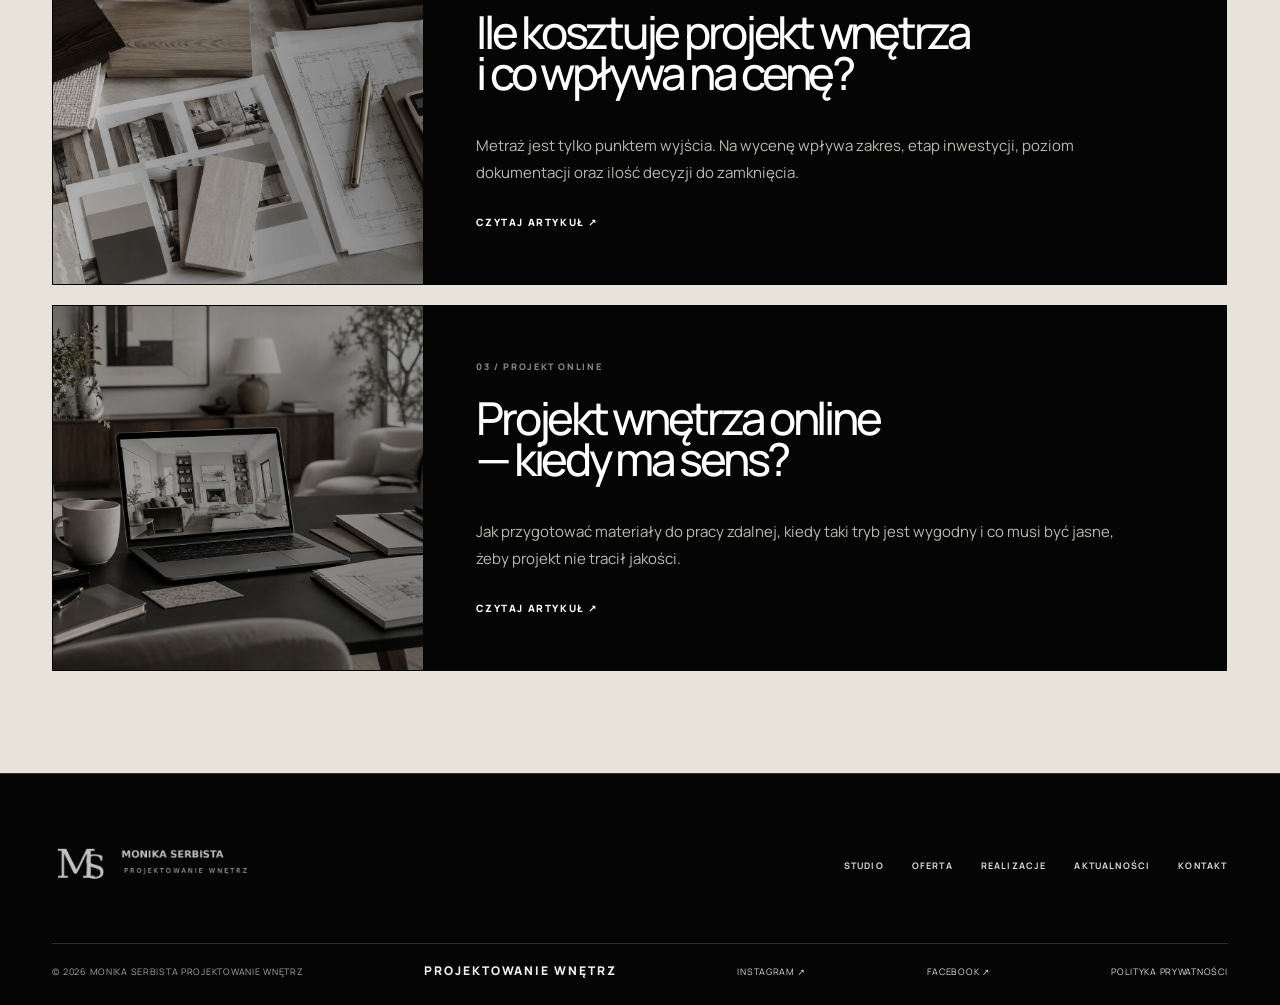
==== commit d53a21ed: "Add files via upload" ====
--- a/aktualnosci.html
+++ b/aktualnosci.html
@@ -17,11 +17,11 @@
   <link rel="preconnect" href="https://fonts.googleapis.com">
   <link rel="preconnect" href="https://fonts.gstatic.com" crossorigin>
   <link href="https://fonts.googleapis.com/css2?family=Manrope:wght@400;500;600;700&family=Newsreader:opsz,wght@6..72,400;6..72,500&display=swap" rel="stylesheet">
-  <link rel="stylesheet" href="style.css?v=68.0.0">
-  <link rel="stylesheet" href="fix-v33.css?v=68.0.0">
-  <link rel="stylesheet" href="pages.css?v=68.0.0">
+  <link rel="stylesheet" href="style.css?v=69.0.0">
+  <link rel="stylesheet" href="fix-v33.css?v=69.0.0">
+  <link rel="stylesheet" href="pages.css?v=69.0.0">
 </head>
-<body class="subpage page-aktualnosci page-v33 page-v34 page-v35 page-v36 page-v37 page-v38 page-v39 page-v40 page-v44 page-v46 page-v47 page-v58 page-v60 page-v61 page-v62 page-v63 page-v64 page-v66 page-v67 page-v68" data-page="aktualnosci">
+<body class="subpage page-aktualnosci page-v33 page-v34 page-v35 page-v36 page-v37 page-v38 page-v39 page-v40 page-v44 page-v46 page-v47 page-v58 page-v60 page-v61 page-v62 page-v63 page-v64 page-v66 page-v67 page-v68 page-v69" data-page="aktualnosci">
   <a class="skip-link" href="#main">Przejdź do treści</a>
   <header class="site-header site-header--solid" data-header>
     <a class="brand" href="index.html" aria-label="Monika Serbista Projektowanie Wnętrz — strona główna">
@@ -111,6 +111,6 @@
       <a href="https://kupgotowyprojekt.pl/polityka-prywatnosci/" target="_blank" rel="noopener">Polityka prywatności</a>
     </div>
   </footer>
-  <script src="pages.js?v=68.0.0" defer></script>
+  <script src="pages.js?v=69.0.0" defer></script>
 </body>
 </html>
--- a/pages.css
+++ b/pages.css
@@ -861,6 +861,7 @@
   }
 }
 
+
 @media(max-width:820px){
   .page-v20 .page-hero,
   .page-oferta.page-v20 .sub-hero-v16{
@@ -5502,3 +5503,130 @@
     line-height:.98!important;
   }
 }
+
+
+/* =======================================================================
+   V69 — one final hero system across every subpage
+   ======================================================================= */
+
+.page-v69.subpage .hero-unified-v60{
+  width:100%!important;
+  height:clamp(620px,82svh,780px)!important;
+  min-height:clamp(620px,82svh,780px)!important;
+  max-height:780px!important;
+  display:flex!important;
+  align-items:stretch!important;
+  padding:0!important;
+  overflow:hidden!important;
+}
+
+.page-v69.subpage .hero-unified-v60 .page-hero__content,
+.page-v69.subpage .hero-unified-v60 .v33-subhero__content,
+.page-v69.subpage .hero-unified-v60 .v33-article-hero__content{
+  width:calc(100% - (var(--pad-x) * 2))!important;
+  max-width:none!important;
+  min-height:100%!important;
+  margin-right:var(--pad-x)!important;
+  margin-left:var(--pad-x)!important;
+  padding:calc(var(--header-h) + 52px) 0 clamp(46px,6vh,72px)!important;
+  display:flex!important;
+  flex-direction:column!important;
+  justify-content:flex-end!important;
+  align-items:flex-start!important;
+  gap:clamp(14px,1.5vw,20px)!important;
+}
+
+.page-v69.subpage .hero-unified-v60 h1{
+  width:min(1120px,100%)!important;
+  max-width:1120px!important;
+  margin:0!important;
+  color:#fff!important;
+  -webkit-text-fill-color:#fff!important;
+  font-size:clamp(58px,6.2vw,108px)!important;
+  line-height:.94!important;
+  letter-spacing:-.07em!important;
+  font-weight:500!important;
+  text-wrap:balance!important;
+}
+
+.page-v69.subpage .hero-unified-v60 .page-kicker{
+  margin:0!important;
+  color:rgba(255,255,255,.82)!important;
+  -webkit-text-fill-color:rgba(255,255,255,.82)!important;
+}
+
+.page-v69.subpage .hero-unified-v60 p:not(.page-kicker){
+  width:min(760px,100%)!important;
+  max-width:760px!important;
+  margin:0!important;
+  color:rgba(255,255,255,.82)!important;
+  -webkit-text-fill-color:rgba(255,255,255,.82)!important;
+  font-size:15px!important;
+  line-height:1.72!important;
+}
+
+.page-v69.subpage .hero-unified-v60 .v33-article-meta{
+  width:min(760px,100%)!important;
+  margin-top:2px!important;
+}
+
+/* Aktualności: nagłówek jasnej sekcji musi być czarny. */
+.page-v69.page-aktualnosci .v33-news__head h2{
+  color:#080808!important;
+  -webkit-text-fill-color:#080808!important;
+}
+
+/* Kontakt: tekst przycisku briefu jest widoczny od razu, bez hovera. */
+.page-v69.page-kontakt .contact-brief-v60 .form-submit,
+.page-v69.page-kontakt .contact-brief-v60 .submit-btn,
+.page-v69.page-kontakt .contact-brief-v60 .submit-btn span{
+  opacity:1!important;
+  visibility:visible!important;
+}
+
+.page-v69.page-kontakt .contact-brief-v60 .submit-btn,
+.page-v69.page-kontakt .contact-brief-v60 .submit-btn span{
+  color:#050505!important;
+  -webkit-text-fill-color:#050505!important;
+}
+
+.page-v69.page-kontakt .contact-brief-v60 .submit-btn{
+  background:#fff!important;
+  border-color:#fff!important;
+}
+
+.page-v69.page-kontakt .contact-brief-v60 .submit-btn:hover,
+.page-v69.page-kontakt .contact-brief-v60 .submit-btn:focus-visible{
+  background:#f0f0ec!important;
+  color:#050505!important;
+  -webkit-text-fill-color:#050505!important;
+}
+
+@media(max-width:820px){
+  .page-v69.subpage .hero-unified-v60{
+    height:clamp(570px,78svh,700px)!important;
+    min-height:clamp(570px,78svh,700px)!important;
+    max-height:700px!important;
+  }
+
+  .page-v69.subpage .hero-unified-v60 .page-hero__content,
+  .page-v69.subpage .hero-unified-v60 .v33-subhero__content,
+  .page-v69.subpage .hero-unified-v60 .v33-article-hero__content{
+    width:calc(100% - 36px)!important;
+    margin-right:18px!important;
+    margin-left:18px!important;
+    padding:calc(var(--header-h) + 38px) 0 44px!important;
+    gap:14px!important;
+  }
+
+  .page-v69.subpage .hero-unified-v60 h1{
+    font-size:clamp(46px,13vw,72px)!important;
+    line-height:.98!important;
+    letter-spacing:-.06em!important;
+  }
+
+  .page-v69.subpage .hero-unified-v60 p:not(.page-kicker){
+    font-size:14px!important;
+    line-height:1.62!important;
+  }
+}
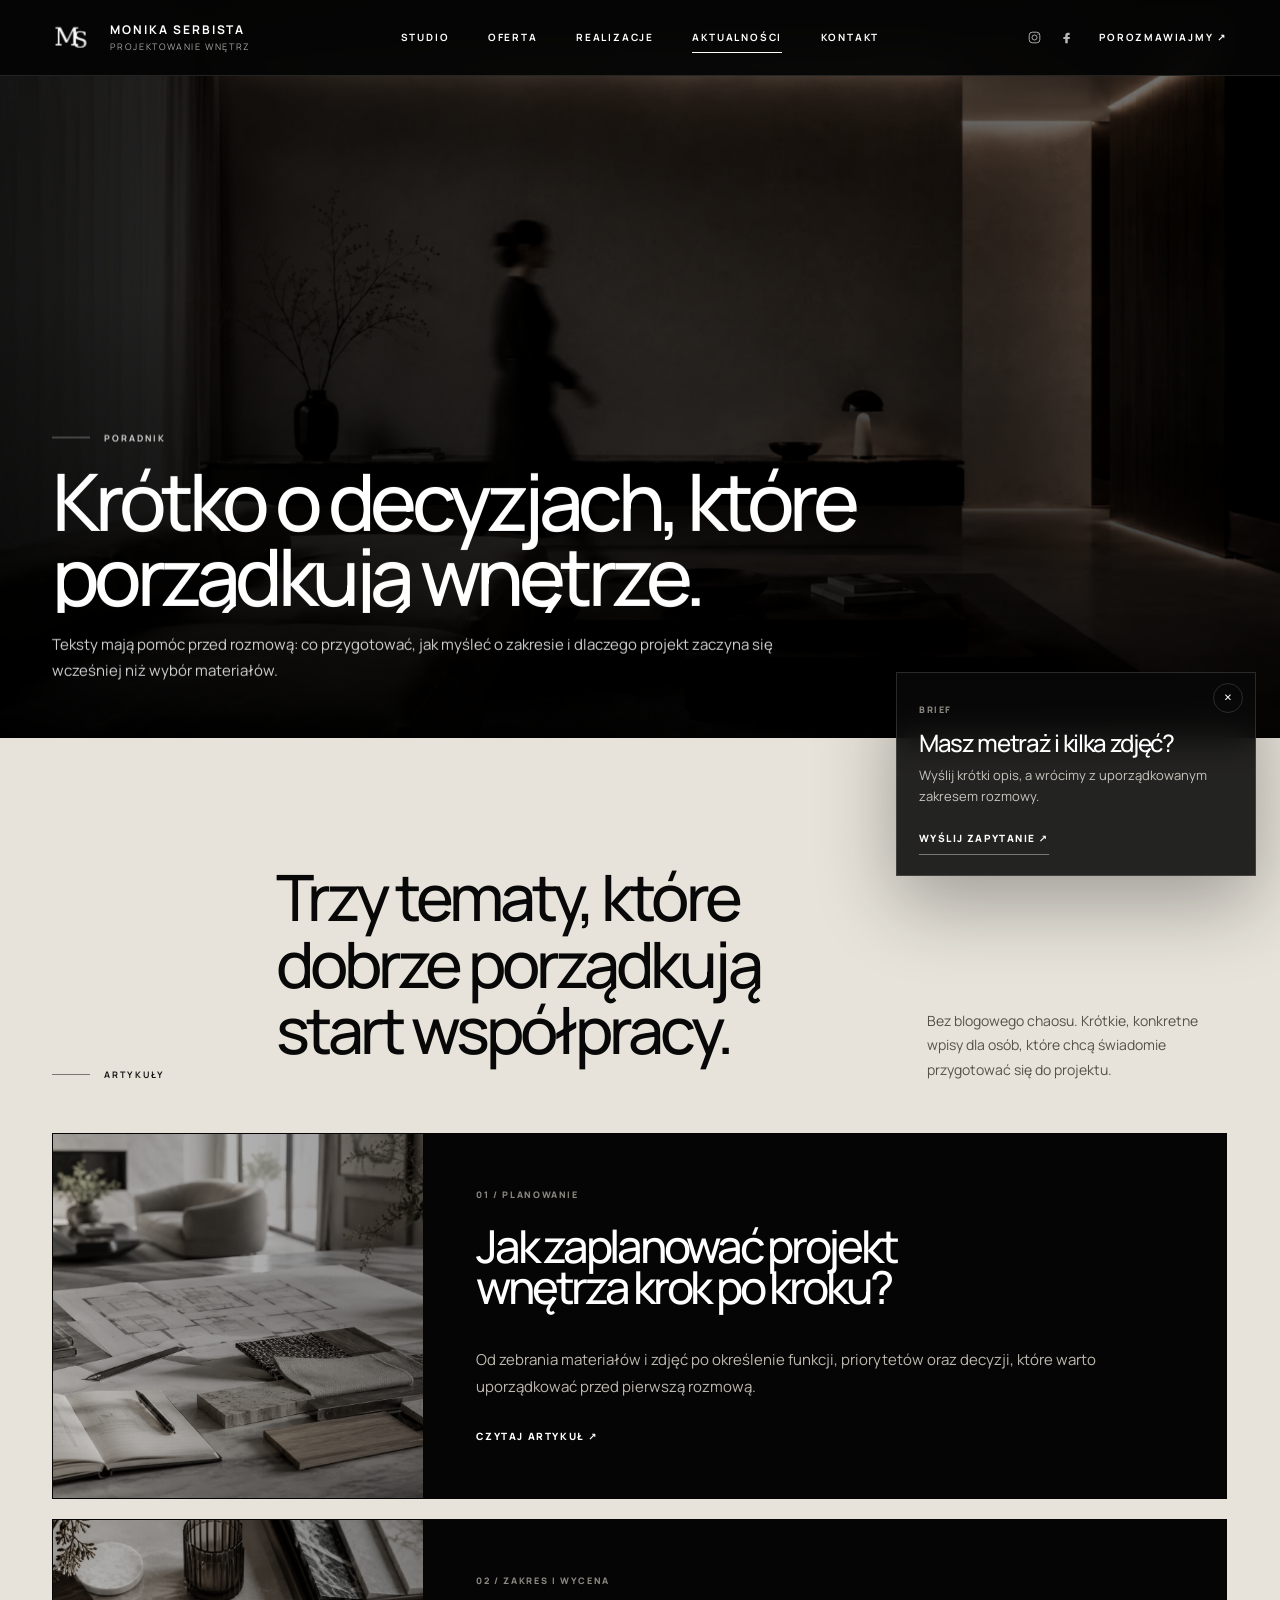
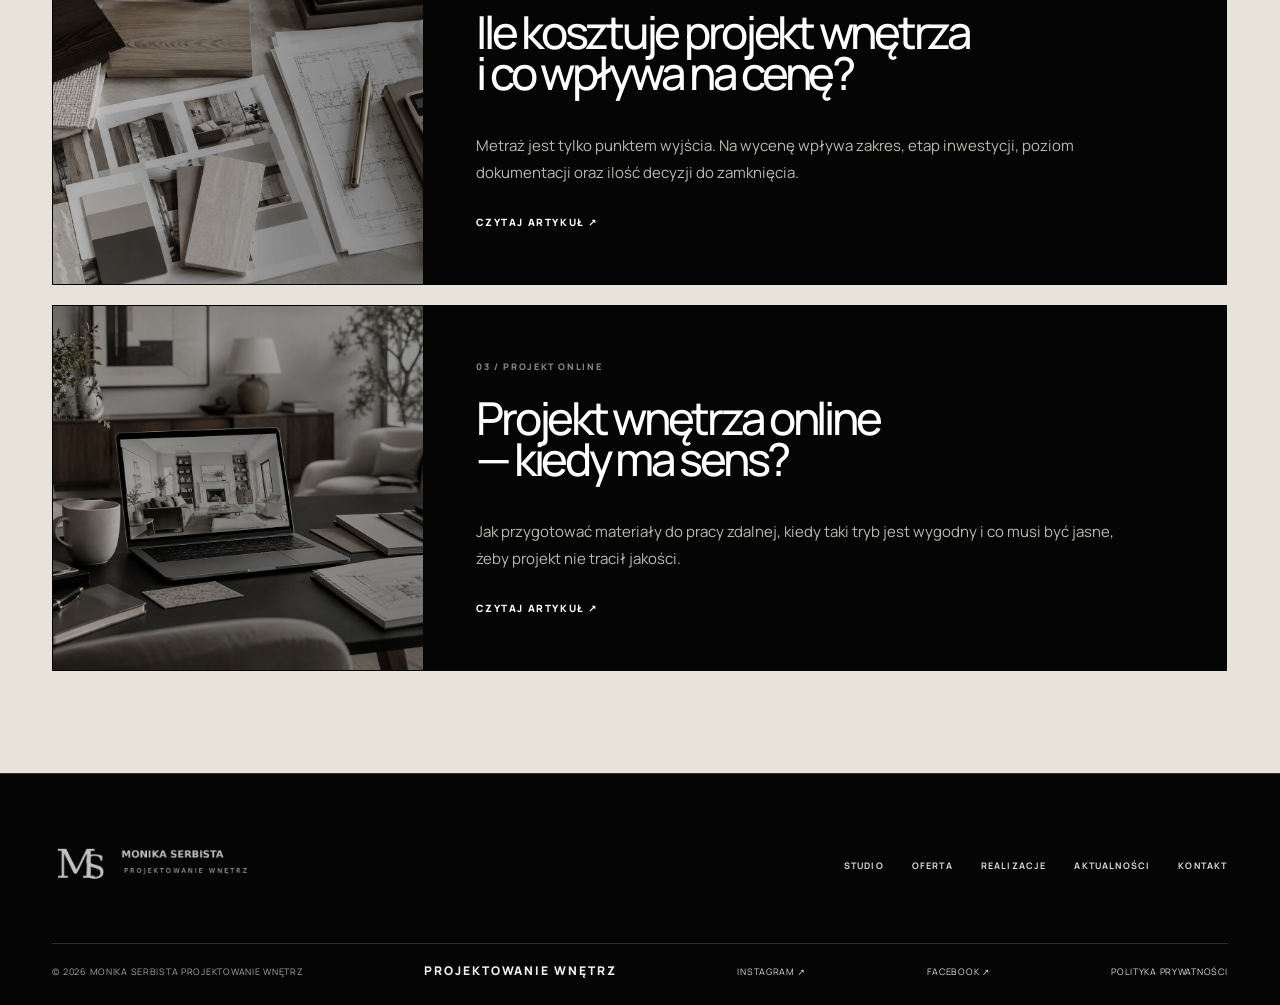
==== commit 880b7294: "Add files via upload" ====
--- a/aktualnosci.html
+++ b/aktualnosci.html
@@ -17,11 +17,11 @@
   <link rel="preconnect" href="https://fonts.googleapis.com">
   <link rel="preconnect" href="https://fonts.gstatic.com" crossorigin>
   <link href="https://fonts.googleapis.com/css2?family=Manrope:wght@400;500;600;700&family=Newsreader:opsz,wght@6..72,400;6..72,500&display=swap" rel="stylesheet">
-  <link rel="stylesheet" href="style.css?v=69.0.0">
-  <link rel="stylesheet" href="fix-v33.css?v=69.0.0">
-  <link rel="stylesheet" href="pages.css?v=69.0.0">
+  <link rel="stylesheet" href="style.css?v=70.0.0">
+  <link rel="stylesheet" href="fix-v33.css?v=70.0.0">
+  <link rel="stylesheet" href="pages.css?v=70.0.0">
 </head>
-<body class="subpage page-aktualnosci page-v33 page-v34 page-v35 page-v36 page-v37 page-v38 page-v39 page-v40 page-v44 page-v46 page-v47 page-v58 page-v60 page-v61 page-v62 page-v63 page-v64 page-v66 page-v67 page-v68 page-v69" data-page="aktualnosci">
+<body class="subpage page-aktualnosci page-v33 page-v34 page-v35 page-v36 page-v39 page-v40 page-v58 page-v60 page-v61 page-v62 page-v63 page-v64 page-v66 page-v67 page-v68 page-v69" data-page="aktualnosci">
   <a class="skip-link" href="#main">Przejdź do treści</a>
   <header class="site-header site-header--solid" data-header>
     <a class="brand" href="index.html" aria-label="Monika Serbista Projektowanie Wnętrz — strona główna">
@@ -111,6 +111,6 @@
       <a href="https://kupgotowyprojekt.pl/polityka-prywatnosci/" target="_blank" rel="noopener">Polityka prywatności</a>
     </div>
   </footer>
-  <script src="pages.js?v=69.0.0" defer></script>
+  <script src="pages.js?v=70.0.0" defer></script>
 </body>
 </html>
--- a/style.css
+++ b/style.css
@@ -113,7 +113,7 @@
 .service-item button:hover i,.service-item.is-open i{background:#fff;color:#000;border-color:#fff;transform:scale(1.12) rotate(45deg)}
 .service-item button:hover strong{transform:translateX(5px)}
 .service-item strong{transition:transform .3s ease}
-.service-item__panel{padding:0 38px 22px 42px;display:grid;grid-template-columns:1fr auto;gap:20px;align-items:end;color:#a8a8a4}
+.service-item__panel{padding:0 38px 22px 42px;grid-template-columns:1fr auto;gap:20px;align-items:end;color:#a8a8a4}
 .service-item__panel p{margin:0;max-width:520px;font-size:12px;line-height:1.65}
 .service-item__panel a{font-size:9px;font-weight:700;letter-spacing:.13em;text-transform:uppercase;color:#fff;white-space:nowrap}
 .service-item__panel[hidden]{display:none}
@@ -124,9 +124,8 @@
 .portfolio__head .section-kicker{grid-column:1/-1}
 .portfolio__head h2{grid-column:1/2;justify-self:start;text-align:left;margin:0;font-size:clamp(54px,5.3vw,90px);line-height:.94;letter-spacing:-.065em;font-weight:500;max-width:700px}
 .portfolio__head p{grid-column:2/3;justify-self:start;margin:0 0 7px;color:#b1b1ad;font-size:13px;max-width:320px;line-height:1.65}
-.project-marquee{overflow:hidden;width:100%;cursor:grab}
+.project-marquee{width:100%;cursor:grab}
 .project-marquee:active{cursor:grabbing}
-.project-rail{display:flex;gap:12px;width:max-content;padding:0 var(--pad-x);will-change:transform}
 .project-card{position:relative;flex:0 0 clamp(280px,25vw,420px);height:clamp(360px,36vw,510px);padding:0;border:0;background:#222;overflow:hidden;cursor:pointer;text-align:left}
 .project-card img{width:100%;height:100%;object-fit:cover;filter:none;transition:transform .8s cubic-bezier(.2,.7,.2,1),filter .35s ease}
 .project-card__shade{position:absolute;inset:0;background:linear-gradient(180deg,transparent 58%,rgba(0,0,0,.72));opacity:.55;transition:opacity .3s ease}
@@ -194,15 +193,6 @@
 .social-showcase{color:#0a0a0a;padding:clamp(74px,7vw,112px) var(--pad-x);display:flex;flex-direction:column;justify-content:center;overflow:hidden}
 .social-showcase h2{margin:28px 0 14px;font-size:clamp(48px,5vw,82px);line-height:.96;letter-spacing:-.065em;font-weight:500}
 .social-showcase>p{margin:0 0 34px;max-width:560px;color:#50504d;font-size:13px;line-height:1.7}
-.devices{position:relative;height:clamp(310px,32vw,510px);margin:0 0 32px}
-.device{position:absolute;background:#0d1117;border:9px solid #0d1117;box-shadow:0 30px 60px rgba(0,0,0,.18)}
-.device__screen{overflow:hidden;background:#fff;width:100%;height:100%}.device__screen img{width:100%;height:100%;object-fit:cover;object-position:top center}
-.device--laptop{left:0;top:8%;width:78%;height:76%;border-radius:24px}
-.device--laptop .device__camera{position:absolute;top:-5px;left:50%;width:5px;height:5px;border-radius:50%;background:#59616d;transform:translateX(-50%)}
-.device--laptop .device__base{position:absolute;left:-4%;right:-4%;bottom:-26px;height:25px;background:#0d1117;border-radius:0 0 20px 20px;clip-path:polygon(4% 0,96% 0,100% 100%,0 100%)}
-.device--phone{right:3%;bottom:2%;width:24%;height:72%;border-radius:31px;border-width:9px;z-index:3}
-.device--phone .device__speaker{position:absolute;top:8px;left:50%;width:34%;height:4px;border-radius:99px;background:#58606a;transform:translateX(-50%);z-index:2}
-.device--phone .device__screen{border-radius:21px}.device--phone .device__screen img{object-fit:cover;object-position:top center}
 .social-showcase__links{display:flex;gap:12px;flex-wrap:wrap}
 .social-showcase__links a{min-width:155px;height:46px;padding:0 16px;border:1px solid #111;display:flex;align-items:center;justify-content:space-between;font-size:9px;font-weight:700;letter-spacing:.14em;text-transform:uppercase;transition:.25s}
 .social-showcase__links a:hover{background:#111;color:#fff}
@@ -263,7 +253,6 @@
   .process__copy{order:2}
   .brief-form{grid-template-columns:1fr}.field--half,.field--third,.field--full{grid-column:1}
   .social-showcase,.faq-panel__content{padding:78px 18px;min-height:auto}.social-showcase h2,.faq-panel h2{font-size:clamp(44px,12vw,66px)}
-  .devices{height:390px}.device--laptop{width:85%;height:64%;top:12%}.device--phone{width:30%;height:70%;right:0}
   .site-footer{padding-inline:18px}.site-footer__top{display:grid}.site-footer__logo{width:240px}.site-footer__nav{flex-wrap:wrap}.site-footer__meta{display:grid;justify-content:start}
   .gallery figcaption{padding-inline:0}.gallery__nav{top:auto;bottom:72px;transform:none}.gallery__nav--prev{left:18px}.gallery__nav--next{right:18px}
 }
@@ -272,17 +261,11 @@
   .brand__copy{display:none}.hero__frame{object-position:61% center}.hero__controls{gap:8px}.hero-btn{height:46px}
   .studio-note h2{font-size:39px}.services h2{font-size:43px}.project-card{flex-basis:86vw;height:112vw}.project-card__meta{left:14px;right:14px;bottom:13px}.project-card__meta strong{font-size:15px}.quote-band blockquote{font-size:34px}
   .about__portrait-frame{min-height:460px}.about__portrait img{width:84%}.about__portrait>span{font-size:7px;padding:10px 13px}
-  .devices{height:320px}.device--laptop{width:92%;height:60%;top:16%;border-width:7px;border-radius:18px}.device--phone{width:31%;height:68%;border-width:7px;border-radius:24px}.device--phone .device__screen{border-radius:15px}
   .social-showcase__links{display:grid}.social-showcase__links a{width:100%}
   .faq-list summary{font-size:14px}
 }
 
 /* V6.1 — final presentation fixes */
-.studio-note__aside{justify-self:end;align-self:end;width:min(360px,100%);padding:30px 28px;background:rgba(255,255,255,.34);border:1px solid rgba(0,0,0,.08);backdrop-filter:blur(8px)}
-.studio-note__eyebrow{display:inline-block;margin-bottom:18px;font-size:9px;font-weight:700;letter-spacing:.18em;text-transform:uppercase;color:#696964}
-.studio-note__aside article+article{margin-top:18px;padding-top:18px;border-top:1px solid rgba(0,0,0,.09)}
-.studio-note__aside strong{display:block;margin-bottom:6px;font-size:17px;font-weight:600;letter-spacing:-.03em}
-.studio-note__aside p{margin:0;width:100%;font-size:13px;line-height:1.65;color:#575752}
 
 .services{align-items:start;min-height:760px}
 .services__copy{min-height:760px}
@@ -310,16 +293,6 @@
 .line-link span,.header-cta span,.social-showcase__links span{display:inline-block;transition:transform .25s ease}
 .line-link:hover span,.header-cta:hover span,.social-showcase__links a:hover span{transform:translate(3px,-3px)}
 .header-socials a:hover{transform:translateY(-2px) scale(1.08)}
-
-.devices{height:clamp(370px,36vw,560px);margin-bottom:38px}
-.device{position:absolute;background:#0d1117;border:9px solid #0d1117;box-shadow:0 34px 76px rgba(0,0,0,.22);transition:transform .45s cubic-bezier(.2,.75,.2,1),box-shadow .45s ease}
-.device--laptop{left:0;top:8%;width:84%;height:auto;aspect-ratio:16/10;border-radius:24px}
-.device--phone{right:1%;bottom:0;width:25%;height:auto;aspect-ratio:9/19.5;border-radius:32px;z-index:3;animation:phoneFloat 9s ease-in-out infinite}
-.device--laptop:hover{transform:translateY(-5px);box-shadow:0 42px 86px rgba(0,0,0,.26)}
-.device--phone:hover{animation-play-state:paused;transform:translateY(-4px)}
-.device__screen img{image-rendering:auto;filter:none;backface-visibility:hidden}
-.device--laptop .device__screen img{object-fit:cover;object-position:center top;transform:scale(1.01);transform-origin:top center}
-.device--phone .device__screen img{object-fit:cover;object-position:center top}
 @keyframes phoneFloat{0%,100%{transform:translateY(0)}50%{transform:translateY(-3px)}}
 
 .faq-panel__shade{background:rgba(0,0,0,.57)}
@@ -332,7 +305,6 @@
 @media(max-width:1100px){
   .portfolio__head{grid-template-columns:1fr 300px}
   .studio-note__inner{grid-template-columns:1fr}
-  .studio-note__aside{justify-self:start;max-width:460px}
   .social-faq{grid-template-columns:1fr}
   .social-showcase,.faq-panel__content{min-height:720px}
 }
@@ -344,18 +316,8 @@
   .project-rail.is-running{animation:none}
   .project-marquee{overflow-x:auto;touch-action:pan-x}
   .project-card{height:auto;aspect-ratio:4/5}
-  .devices{height:430px}
-  .device--laptop{width:88%;top:10%}
-  .device--phone{width:31%;right:0}
   .faq-list summary{font-size:17px}
   .faq-list p{font-size:14px}
-}
-
-@media(max-width:480px){
-  .studio-note__aside{padding:24px 20px}
-  .devices{height:350px}
-  .device--laptop{width:94%;top:14%}
-  .device--phone{width:35%}
 }
 
 @media(prefers-reduced-motion:reduce){
@@ -365,45 +327,13 @@
 }
 
 /* V6.2 — editorial studio visual, social collage and richer motion */
-.studio-note{overflow:hidden}
-.studio-note__inner{grid-template-columns:minmax(0,.95fr) minmax(480px,.85fr);align-items:center}
-.studio-note__visual{position:relative;justify-self:end;width:min(650px,100%);height:clamp(500px,40vw,650px);isolation:isolate}
-.studio-visual{position:absolute;margin:0;overflow:hidden;background:#171717;box-shadow:0 25px 60px rgba(0,0,0,.13);will-change:transform}
-.studio-visual img{width:100%;height:100%;object-fit:cover;transition:transform 1.2s cubic-bezier(.2,.75,.2,1),filter .6s ease}
-.studio-visual:hover img{transform:scale(1.035)}
-.studio-visual--main{right:0;top:0;width:78%;height:78%}
-.studio-visual--main img{object-position:57% center}
-.studio-visual--detail{left:0;bottom:3%;width:48%;height:40%;border:10px solid var(--paper)}
-.studio-visual--detail img{object-position:28% center;filter:grayscale(1)}
-.studio-visual__caption{position:absolute;right:0;bottom:2%;width:47%;display:grid;grid-template-columns:repeat(3,1fr);padding-top:15px;border-top:1px solid rgba(0,0,0,.22);font-size:8px;font-weight:700;letter-spacing:.16em;text-transform:uppercase;color:#5c5c57}
-.studio-visual__caption span:nth-child(2){text-align:center}.studio-visual__caption span:last-child{text-align:right}
-.studio-visual__index{position:absolute;left:43%;top:68%;z-index:-1;font-size:clamp(100px,10vw,180px);line-height:1;font-weight:500;letter-spacing:-.08em;color:rgba(0,0,0,.055)}
-.studio-note__aside{display:none}
-
-.media-reveal{clip-path:inset(0 0 100% 0);transform:translateY(30px);transition:clip-path 1s cubic-bezier(.2,.75,.2,1),transform 1s cubic-bezier(.2,.75,.2,1),opacity .8s ease}
-.media-reveal.is-visible{clip-path:inset(0);transform:none}
-
-.social-showcase{position:relative;background:#dfdfda;background-image:radial-gradient(circle at 18% 15%,rgba(255,255,255,.85),transparent 30%),linear-gradient(135deg,rgba(0,0,0,.025),transparent 40%)}
+.studio-note__inner{grid-template-columns:minmax(0,.95fr) minmax(480px,.85fr)}
+
+.social-showcase{background:#dfdfda;background-image:radial-gradient(circle at 18% 15%,rgba(255,255,255,.85),transparent 30%),linear-gradient(135deg,rgba(0,0,0,.025),transparent 40%)}
 .social-showcase h2{max-width:800px}
-.social-collage{position:relative;height:clamp(460px,43vw,700px);margin:24px 0 34px;isolation:isolate}
-.social-collage__word{position:absolute;left:-.02em;top:1%;z-index:-1;font-size:clamp(110px,14vw,230px);font-weight:500;line-height:.78;letter-spacing:-.08em;color:transparent;-webkit-text-stroke:1px rgba(0,0,0,.11);user-select:none}
-.social-shot{position:absolute;display:block;background:#fff;border:1px solid rgba(0,0,0,.16);box-shadow:0 34px 80px rgba(0,0,0,.16);overflow:hidden;will-change:transform;transition:box-shadow .4s ease,border-color .4s ease}
-.social-shot:hover{box-shadow:0 42px 95px rgba(0,0,0,.23);border-color:rgba(0,0,0,.35)}
-.social-shot img{width:100%;height:100%;object-fit:cover;object-position:top center;transition:transform .9s cubic-bezier(.2,.75,.2,1)}
-.social-shot:hover img{transform:scale(1.015)}
-.social-shot__label{position:absolute;left:16px;right:16px;top:14px;z-index:2;display:flex;align-items:center;justify-content:space-between;padding:10px 12px;background:rgba(5,5,5,.88);color:#fff;font-size:9px;font-weight:700;letter-spacing:.16em;text-transform:uppercase;backdrop-filter:blur(8px)}
-.social-shot__label i{font-style:normal;font-size:13px;transition:transform .25s ease}.social-shot:hover .social-shot__label i{transform:translate(3px,-3px)}
-.social-shot--instagram{left:0;top:15%;width:78%;height:67%;transform:rotate(-1.1deg)}
-.social-shot--instagram img{object-position:center top}
-.social-shot--facebook{right:1%;bottom:1%;width:27%;height:78%;border-radius:20px;transform:rotate(1.2deg);z-index:3}
-.social-shot--facebook img{object-position:center top}
-.social-collage__note{position:absolute;left:0;bottom:0;width:58%;display:grid;grid-template-columns:auto 1fr;gap:22px;align-items:start;padding-top:16px;border-top:1px solid rgba(0,0,0,.22);font-size:10px;color:#4b4b47}
-.social-collage__note>span{font-size:9px;font-weight:700;letter-spacing:.08em}.social-collage__note p{margin:0;max-width:310px;line-height:1.6}
-.devices{display:none}
 
 [data-parallax-area]{--mx:0px;--my:0px}
 [data-parallax]{transform:translate3d(calc(var(--mx) * var(--depth, .25)),calc(var(--my) * var(--depth, .25)),0)}
-.studio-visual--main{--depth:.55}.studio-visual--detail{--depth:-.4}.social-shot--instagram{--depth:.35}.social-shot--facebook{--depth:-.45}
 
 .section-kicker::after{transform-origin:left;animation:linePulse 3.4s ease-in-out infinite}
 @keyframes linePulse{0%,100%{transform:scaleX(.55);opacity:.3}50%{transform:scaleX(1);opacity:.72}}
@@ -413,220 +343,20 @@
 
 @media(max-width:1100px){
   .studio-note__inner{grid-template-columns:1fr;gap:64px}
-  .studio-note__visual{justify-self:start;width:min(720px,100%)}
-  .social-collage{height:620px}
-}
-@media(max-width:820px){
-  .studio-note__visual{height:500px}
-  .studio-visual--main{width:88%;height:72%}
-  .studio-visual--detail{width:54%;height:38%}
-  .studio-visual__caption{width:42%}
-  .social-collage{height:560px}
-  .social-shot--instagram{width:92%;height:54%;top:12%;transform:none}
-  .social-shot--facebook{width:37%;height:64%;right:0;transform:none}
-  .social-collage__note{width:56%;grid-template-columns:1fr;gap:6px}
-}
-@media(max-width:480px){
-  .studio-note__visual{height:430px}
-  .studio-visual--main{width:92%;height:67%}
-  .studio-visual--detail{width:58%;height:36%;border-width:7px}
-  .studio-visual__caption{width:39%;font-size:7px}
-  .social-collage{height:480px}
-  .social-collage__word{font-size:90px}
-  .social-shot--instagram{width:100%;height:48%;top:13%}
-  .social-shot--facebook{width:42%;height:58%}
-  .social-shot__label{left:8px;right:8px;top:8px;padding:8px;font-size:7px}
-  .social-collage__note{width:54%;font-size:9px}
 }
 
 /* V6.3 — studio material rail + reliable social previews */
 .studio-note__inner{
   grid-template-columns:minmax(0,.96fr) minmax(520px,.84fr);
-  align-items:center;
-}
-.studio-note__visual{display:none!important}
-.studio-materials{
-  justify-self:end;
-  width:min(670px,100%);
-  min-width:0;
-}
-.studio-materials__head{
-  display:grid;
-  grid-template-columns:150px 1fr;
-  gap:22px;
-  align-items:start;
-  padding-bottom:18px;
-  border-bottom:1px solid rgba(0,0,0,.18);
-}
-.studio-materials__head span{
-  font-size:8px;
-  font-weight:700;
-  letter-spacing:.17em;
-  text-transform:uppercase;
-  color:#696963;
-}
-.studio-materials__head strong{
-  max-width:390px;
-  font-size:clamp(20px,1.65vw,28px);
-  line-height:1.2;
-  letter-spacing:-.04em;
-  font-weight:500;
-}
-.material-rail{
-  display:flex;
-  height:clamp(440px,35vw,570px);
-  margin-top:22px;
-  overflow:hidden;
-  background:#111;
-  border:1px solid rgba(0,0,0,.16);
-}
-.material-panel{
-  position:relative;
-  flex:1 1 0;
-  min-width:0;
-  overflow:hidden;
-  outline:0;
-  cursor:pointer;
-  transition:flex .72s cubic-bezier(.2,.75,.2,1),filter .45s ease;
-}
-.material-panel+ .material-panel{border-left:1px solid rgba(255,255,255,.24)}
-.material-panel::after{
-  content:"";
-  position:absolute;
-  inset:0;
-  background:linear-gradient(180deg,rgba(0,0,0,.05) 25%,rgba(0,0,0,.78) 100%);
-  transition:background .45s ease;
-}
-.material-panel img{
-  width:100%;
-  height:100%;
-  object-fit:cover;
-  filter:grayscale(1);
-  transform:scale(1.035);
-  transition:transform 1s cubic-bezier(.2,.75,.2,1),filter .55s ease;
-}
-.material-panel:nth-child(1) img{object-position:58% center}
-.material-panel:nth-child(2) img{object-position:center center}
-.material-panel:nth-child(3) img{object-position:56% center}
-.material-panel:hover,.material-panel:focus-visible{flex:2.15 1 0}
-.material-panel:hover img,.material-panel:focus-visible img{transform:scale(1);filter:grayscale(.2)}
-.material-panel:hover::after,.material-panel:focus-visible::after{background:linear-gradient(180deg,rgba(0,0,0,.02) 20%,rgba(0,0,0,.67) 100%)}
-.material-panel__copy{
-  position:absolute;
-  left:18px;
-  right:18px;
-  bottom:20px;
-  z-index:2;
-  display:grid;
-  gap:6px;
-  color:#fff;
-}
-.material-panel__copy span{
-  font-size:8px;
-  font-weight:700;
-  letter-spacing:.16em;
-  color:rgba(255,255,255,.58);
-}
-.material-panel__copy strong{
-  font-size:clamp(20px,1.55vw,28px);
-  line-height:1;
-  letter-spacing:-.04em;
-  font-weight:500;
-}
-.material-panel__copy small{
-  max-width:170px;
-  font-size:10px;
-  line-height:1.5;
-  color:rgba(255,255,255,.72);
-  opacity:0;
-  transform:translateY(8px);
-  transition:opacity .35s ease,transform .35s ease;
-}
-.material-panel:hover .material-panel__copy small,.material-panel:focus-visible .material-panel__copy small{
-  opacity:1;
-  transform:none;
 }
 
 /* Social screenshots stay visible even before JS reveal finishes. */
-.social-collage{
-  height:clamp(500px,44vw,710px);
-}
-.social-shot{
-  opacity:1;
-  clip-path:none!important;
-}
-.social-shot--instagram{
-  left:0;
-  top:15%;
-  width:79%;
-  height:auto;
-  aspect-ratio:1813/1079;
-}
-.social-shot--facebook{
-  right:0;
-  bottom:0;
-  width:27%;
-  height:auto;
-  aspect-ratio:1170/2532;
-}
-.social-shot img,
-.social-shot--instagram img,
-.social-shot--facebook img{
-  width:100%;
-  height:100%;
-  object-fit:contain;
-  object-position:center top;
-  background:#fff;
-}
-.social-shot__label{
-  top:auto;
-  bottom:12px;
-  left:12px;
-  right:auto;
-  min-width:138px;
-}
-.social-shot--facebook .social-shot__label{
-  bottom:10px;
-  min-width:0;
-  width:calc(100% - 20px);
-  left:10px;
-}
 
 @media(max-width:1100px){
   .studio-note__inner{grid-template-columns:1fr;gap:58px}
-  .studio-materials{justify-self:start;width:min(760px,100%)}
-  .material-rail{height:520px}
-}
-
-@media(max-width:820px){
-  .studio-materials__head{grid-template-columns:1fr;gap:8px}
-  .material-rail{height:460px}
-  .material-panel__copy small{display:none}
-  .social-collage{height:570px}
-  .social-shot--instagram{width:94%;top:11%}
-  .social-shot--facebook{width:36%;right:0}
-}
-
-@media(max-width:480px){
-  .material-rail{height:390px}
-  .material-panel__copy{left:10px;right:10px;bottom:13px}
-  .material-panel__copy strong{font-size:17px}
-  .social-collage{height:500px}
-  .social-shot--instagram{width:100%;top:12%}
-  .social-shot--facebook{width:42%}
 }
 
 /* V6.4 — premium intro, studio text rotator and refined social stage */
-body.is-loading{overflow:hidden}
-.site-intro{position:fixed;inset:0;z-index:5000;display:grid;place-items:center;background:radial-gradient(circle at 50% 35%,rgba(255,255,255,.08),transparent 28%),linear-gradient(180deg,#090909,#050505);transition:opacity .9s cubic-bezier(.2,.7,.2,1),visibility .9s ease}
-.site-intro.is-hidden{opacity:0;visibility:hidden;pointer-events:none}
-.site-intro__inner{width:min(440px,calc(100vw - 40px));display:grid;justify-items:center;gap:18px;text-align:center}
-.site-intro__mark{width:62px;height:62px;object-fit:contain;opacity:.95;animation:introFloat 2.8s ease-in-out infinite}
-.site-intro__copy{display:grid;gap:7px}
-.site-intro__copy strong{font-size:14px;letter-spacing:.34em;font-weight:700}
-.site-intro__copy span{font-size:10px;letter-spacing:.18em;text-transform:uppercase;color:rgba(255,255,255,.56)}
-.site-intro__line{width:100%;height:1px;background:rgba(255,255,255,.12);overflow:hidden}
-.site-intro__line i{display:block;width:42%;height:100%;background:linear-gradient(90deg,transparent,rgba(255,255,255,.95),transparent);animation:introSweep 1.25s cubic-bezier(.2,.7,.2,1) infinite}
 @keyframes introSweep{from{transform:translateX(-120%)}to{transform:translateX(280%)}}
 @keyframes introFloat{50%{transform:translateY(-4px)}}
 
@@ -638,44 +368,15 @@
 
 .studio-note{overflow:hidden}
 .studio-note__inner{grid-template-columns:minmax(0,1fr) minmax(380px,.78fr)!important;align-items:center;gap:clamp(34px,6vw,96px)}
-.studio-rotator{position:relative;min-height:430px;display:grid;align-content:center;justify-items:center;padding:44px clamp(18px,3vw,36px);border:1px solid rgba(0,0,0,.09);background:linear-gradient(180deg,rgba(255,255,255,.5),rgba(255,255,255,.2));backdrop-filter:blur(6px);box-shadow:0 28px 70px rgba(0,0,0,.06);overflow:hidden;text-align:center;isolation:isolate}
+.studio-rotator{position:relative;min-height:430px;align-content:center;justify-items:center;padding:44px clamp(18px,3vw,36px);border:1px solid rgba(0,0,0,.09);background:linear-gradient(180deg,rgba(255,255,255,.5),rgba(255,255,255,.2));backdrop-filter:blur(6px);box-shadow:0 28px 70px rgba(0,0,0,.06);overflow:hidden;isolation:isolate}
 .studio-rotator::before{content:"WNĘTRZA";position:absolute;left:50%;top:50%;transform:translate(-50%,-50%);font-size:clamp(68px,9vw,140px);line-height:.82;letter-spacing:-.08em;color:transparent;-webkit-text-stroke:1px rgba(0,0,0,.06);white-space:nowrap;z-index:-1}
 .studio-rotator::after{content:"";position:absolute;inset:auto -10% -22% auto;width:58%;aspect-ratio:1;border-radius:50%;background:radial-gradient(circle,rgba(255,255,255,.75),rgba(255,255,255,0));filter:blur(12px);z-index:-1}
-.studio-rotator__kicker{font-size:8px;font-weight:700;letter-spacing:.22em;text-transform:uppercase;color:#6b6b66}
-.studio-rotator__stage{position:relative;display:grid;place-items:center;min-height:220px;margin:18px 0 10px;width:100%}
-.studio-rotator__line{grid-area:1/1;max-width:12ch;margin:0;font-size:clamp(34px,4.2vw,62px);line-height:.95;letter-spacing:-.065em;font-weight:500;opacity:0;transform:translateY(18px) scale(.985);filter:blur(8px);transition:opacity .7s cubic-bezier(.2,.7,.2,1),transform .7s cubic-bezier(.2,.7,.2,1),filter .7s ease}
+.studio-rotator__stage{position:relative;min-height:220px;margin:18px 0 10px}
+.studio-rotator__line{grid-area:1/1;max-width:12ch;margin:0;font-size:clamp(34px,4.2vw,62px);line-height:.95;letter-spacing:-.065em;opacity:0;transform:translateY(18px) scale(.985);filter:blur(8px);transition:opacity .7s cubic-bezier(.2,.7,.2,1),transform .7s cubic-bezier(.2,.7,.2,1),filter .7s ease}
 .studio-rotator__line.is-active{opacity:1;transform:none;filter:none}
-.studio-rotator__desc{max-width:430px;margin:0;color:#52524e;font-size:13px;line-height:1.8}
-.studio-rotator__tags{display:flex;flex-wrap:wrap;justify-content:center;gap:10px;margin-top:26px}
-.studio-rotator__tags span{padding:8px 14px;border-radius:999px;border:1px solid rgba(0,0,0,.1);background:rgba(255,255,255,.5);font-size:9px;font-weight:700;letter-spacing:.16em;text-transform:uppercase;color:#44433f}
 
 .social-showcase{position:relative}
 .social-showcase::before{content:"";position:absolute;inset:0;background:radial-gradient(circle at 18% 15%,rgba(255,255,255,.65),transparent 22%),radial-gradient(circle at 78% 72%,rgba(0,0,0,.04),transparent 28%);pointer-events:none}
-.social-stage{position:relative;height:clamp(560px,50vw,760px);margin:18px 0 30px;isolation:isolate}
-.social-stage__word{position:absolute;left:-.02em;top:-.08em;z-index:-1;font-size:clamp(92px,12vw,190px);font-weight:500;line-height:.78;letter-spacing:-.08em;color:transparent;-webkit-text-stroke:1px rgba(0,0,0,.08);user-select:none}
-.social-stage__glow{position:absolute;border-radius:50%;filter:blur(28px);opacity:.55;z-index:-1}
-.social-stage__glow--one{width:220px;height:220px;left:10%;top:14%;background:rgba(255,255,255,.82)}
-.social-stage__glow--two{width:160px;height:160px;right:10%;bottom:20%;background:rgba(212,212,207,.9)}
-.social-device{position:absolute;display:block;color:#0a0a0a;text-decoration:none;transition:transform .55s cubic-bezier(.2,.7,.2,1),box-shadow .45s ease}
-.social-device:hover{transform:translateY(-8px)}
-.social-device__screen{overflow:hidden;background:#fff}
-.social-device__screen img{display:block;width:100%;height:100%;object-fit:cover;object-position:top center;image-rendering:auto;transform:none!important;filter:none!important;backface-visibility:hidden}
-.social-device__caption{position:absolute;left:18px;right:18px;bottom:16px;display:grid;grid-template-columns:1fr auto;gap:4px 12px;align-items:end;padding:12px 14px;border-radius:18px;background:rgba(17,17,17,.9);color:#fff;backdrop-filter:blur(10px);box-shadow:0 12px 28px rgba(0,0,0,.18)}
-.social-device__caption strong{font-size:11px;letter-spacing:.12em;text-transform:uppercase}
-.social-device__caption small{grid-column:1/2;font-size:11px;line-height:1.45;color:rgba(255,255,255,.72)}
-.social-device__caption i{grid-row:1/span 2;grid-column:2;align-self:center;font-style:normal;font-size:15px}
-.social-device--desktop{left:0;top:10%;width:min(78%,820px)}
-.social-device--desktop .social-device__chrome{display:flex;align-items:center;gap:7px;height:38px;padding:0 16px;border-bottom:1px solid rgba(0,0,0,.08);background:#f8f8f6}
-.social-device--desktop .social-device__chrome span{width:9px;height:9px;border-radius:50%;background:#d1d1cc}
-.social-device--desktop .social-device__screen{aspect-ratio:1600/900;border-radius:0 0 28px 28px}
-.social-device--desktop{border-radius:30px;background:#fff;box-shadow:0 36px 80px rgba(0,0,0,.12),0 2px 0 rgba(255,255,255,.5) inset;overflow:hidden}
-.social-device--phone{right:3%;bottom:10%;width:min(29%,300px)}
-.social-device__phone-shell{position:relative;padding:10px;border-radius:44px;background:#0d1014;box-shadow:0 34px 72px rgba(0,0,0,.18)}
-.social-device__notch{position:absolute;left:50%;top:10px;transform:translateX(-50%);width:34%;height:5px;border-radius:999px;background:#5e656d;z-index:2}
-.social-device--phone .social-device__screen{aspect-ratio:807/1760;border-radius:34px}
-.social-stage__note{position:absolute;left:0;bottom:0;width:min(52%,390px);display:grid;grid-template-columns:auto 1fr;gap:20px;align-items:start;padding-top:16px;border-top:1px solid rgba(0,0,0,.14);font-size:10px;color:#4b4b47}
-.social-stage__note span{font-size:9px;font-weight:700;letter-spacing:.12em}
-.social-stage__note p{margin:0;line-height:1.7}
 .social-showcase__links a{position:relative;overflow:hidden}
 .social-showcase__links a::before{content:"";position:absolute;inset:0;transform:translateX(-100%);background:linear-gradient(110deg,transparent,rgba(255,255,255,.55),transparent);transition:transform .6s ease}
 .social-showcase__links a:hover::before{transform:translateX(100%)}
@@ -685,26 +386,9 @@
   .studio-rotator{min-height:360px}
 }
 @media (max-width:820px){
-  .site-intro__copy strong{font-size:12px}
   .studio-rotator{min-height:320px;padding:34px 20px}
   .studio-rotator__stage{min-height:160px}
   .studio-rotator__line{font-size:clamp(30px,9vw,48px)}
-  .social-stage{height:610px}
-  .social-device--desktop{width:100%;top:11%}
-  .social-device--phone{width:36%;right:0;bottom:9%}
-  .social-stage__note{width:min(60%,320px);grid-template-columns:1fr;gap:8px}
-}
-@media (max-width:560px){
-  .social-stage{height:540px}
-  .social-stage__word{font-size:78px}
-  .social-device--desktop{top:15%;width:100%}
-  .social-device--desktop .social-device__chrome{height:28px;padding-inline:12px}
-  .social-device--desktop .social-device__chrome span{width:7px;height:7px}
-  .social-device__caption{left:10px;right:10px;bottom:10px;padding:10px 12px}
-  .social-device__caption strong{font-size:10px}
-  .social-device__caption small{font-size:9px}
-  .social-device--phone{width:40%;bottom:10%;right:0}
-  .social-stage__note{position:static;width:100%;margin-top:16px;padding-top:12px}
 }
 
 /* V6.5 — centered changing statement + clear computer/phone social mockup */
@@ -885,8 +569,6 @@
 }
 
 /* Intro failsafe: even without JavaScript it never covers the page forever. */
-.site-intro{animation:introFailsafe .75s ease 4s forwards}
-.site-intro.is-hidden{animation:none}
 @keyframes introFailsafe{to{opacity:0;visibility:hidden;pointer-events:none}}
 
 
@@ -920,26 +602,15 @@
 .studio-note--centered .studio-rotator__line{
   max-width:17ch;
   font-size:clamp(52px,5.9vw,100px);
-  opacity:1;
-  visibility:hidden;
-  transform:none;
-  filter:none;
   transition:none;
 }
-.studio-note--centered .studio-rotator__line.is-active,
-.studio-note--centered .studio-rotator__line.is-leaving{
-  visibility:visible;
-}
 .studio-rotator__word{
-  display:inline-block;
-  margin-right:.22em;
   opacity:0;
   transform:translateY(.75em) rotate(1.5deg);
   transform-origin:50% 100%;
   filter:blur(10px);
   will-change:transform,opacity,filter;
 }
-.studio-rotator__word:last-child{margin-right:0}
 .studio-rotator.is-ready .studio-rotator__line.is-active .studio-rotator__word{
   animation:studioWordIn .78s cubic-bezier(.16,.76,.18,1) forwards;
   animation-delay:calc(var(--word-index) * 65ms);
@@ -969,8 +640,6 @@
 
 
 /* V6.8 — intro removed */
-body.is-loading{overflow:auto!important}
-.site-intro{display:none!important}
 
 
 /* V6.9 — Safari-safe rotating statement */
@@ -1039,192 +708,35 @@
 
 /* ===== V23 landing premium extras ===== */
 
-/* ===== V23 final polish ===== */
-.premium-entry{position:fixed;inset:0;z-index:9999;display:grid;place-items:center;background:#050505;color:#fff;overflow:hidden;isolation:isolate;transition:clip-path .9s cubic-bezier(.77,0,.175,1),opacity .9s ease;clip-path:inset(0 0 0 0)}
-.premium-entry::before{content:"";position:absolute;inset:-12%;background:radial-gradient(circle at 20% 35%,rgba(255,255,255,.12),transparent 34%),linear-gradient(115deg,transparent 0 38%,rgba(255,255,255,.08) 48%,transparent 58%);animation:entryLight 1.35s cubic-bezier(.2,.7,.2,1) both;z-index:-1}.premium-entry__mark{font-family:Georgia,serif;font-size:clamp(42px,6vw,82px);letter-spacing:-.08em}.premium-entry__line{width:min(360px,55vw);height:1px;margin-top:22px;background:rgba(255,255,255,.28);transform-origin:left;animation:entryLine 1.05s cubic-bezier(.2,.7,.2,1) both}.premium-entry__caption{margin-top:18px;font-size:10px;text-transform:uppercase;letter-spacing:.34em;color:rgba(255,255,255,.62);font-weight:800}.premium-entry.is-leaving{clip-path:inset(0 0 100% 0);opacity:.98}@keyframes entryLight{from{transform:translateX(-10%) scale(1.05);opacity:0}to{transform:translateX(0) scale(1);opacity:1}}@keyframes entryLine{from{transform:scaleX(0)}to{transform:scaleX(1)}}
+/* ===== V23 final polish ===== */@keyframes entryLight{from{transform:translateX(-10%) scale(1.05);opacity:0}to{transform:translateX(0) scale(1);opacity:1}}@keyframes entryLine{from{transform:scaleX(0)}to{transform:scaleX(1)}}
 .premium-brief-popup{position:fixed;right:24px;bottom:24px;z-index:80;width:min(360px,calc(100vw - 36px));padding:22px 22px 20px;background:rgba(8,8,8,.88);color:#fff;border:1px solid rgba(255,255,255,.14);box-shadow:0 26px 80px rgba(0,0,0,.32);backdrop-filter:blur(18px);opacity:0;transform:translateY(18px) scale(.98);pointer-events:none;transition:opacity .45s ease,transform .45s cubic-bezier(.2,.7,.2,1)}.premium-brief-popup.is-visible{opacity:1;transform:none;pointer-events:auto}.premium-brief-popup button{position:absolute;right:12px;top:10px;width:30px;height:30px;border:1px solid rgba(255,255,255,.14);border-radius:50%;background:transparent;color:#fff;cursor:pointer}.premium-brief-popup small{font-size:9px;font-weight:800;letter-spacing:.18em;text-transform:uppercase;color:#8d8981}.premium-brief-popup strong{display:block;margin:12px 32px 10px 0;font-size:24px;line-height:1;letter-spacing:-.055em;font-weight:500}.premium-brief-popup p{margin:0 0 16px;color:#c8c5bd;font-size:13px;line-height:1.62}.premium-brief-popup a{display:inline-flex;align-items:center;gap:12px;font-size:10px;font-weight:800;letter-spacing:.14em;text-transform:uppercase;color:#fff;border-bottom:1px solid rgba(255,255,255,.4);padding-bottom:8px}
 @media(max-width:700px){.premium-brief-popup{right:14px;bottom:14px}}
-@media(prefers-reduced-motion:reduce){.premium-entry{display:none}.premium-brief-popup{transition:none}}
-
-.service-item:not(.is-open) .service-item__panel{display:none}.service-item.is-open .service-item__panel{display:block}.page-v23 .reveal{transform:translateY(34px) scale(.985);filter:blur(8px);transition:opacity .9s cubic-bezier(.2,.7,.2,1),transform .9s cubic-bezier(.2,.7,.2,1),filter .9s ease}.page-v23 .reveal.is-visible{transform:none;filter:blur(0)}.page-v23 .project-card:hover{transform:translateY(-6px)}.page-v23 details[open] summary span{transform:rotate(45deg)}
-
-
-/* ===== V24 cinematic intro + premium micro-interactions ===== */
-.premium-entry{display:none!important}
-.premium-entry-v24{position:fixed;inset:0;z-index:10000;display:grid;place-items:center;overflow:hidden;background:#050505;color:#fff;isolation:isolate;pointer-events:auto;clip-path:inset(0 0 0 0);transition:clip-path 1.05s cubic-bezier(.78,0,.16,1),opacity .75s ease}
-.premium-entry-v24__image{position:absolute;inset:-5%;background-image:var(--entry-bg);background-size:cover;background-position:center;filter:brightness(.45) contrast(1.04) saturate(.82);transform:scale(1.09);transition:transform 1.7s cubic-bezier(.2,.7,.2,1),filter 1.2s ease}
-.premium-entry-v24.is-ready .premium-entry-v24__image{transform:scale(1.01);filter:brightness(.62) contrast(1.05) saturate(.88)}
-.premium-entry-v24__veil{position:absolute;inset:0;background:linear-gradient(90deg,rgba(5,5,5,.92),rgba(5,5,5,.42) 52%,rgba(5,5,5,.8)),radial-gradient(circle at 45% 52%,rgba(255,255,255,.12),transparent 34%)}
-.premium-entry-v24__veil::before,.premium-entry-v24__veil::after{content:"";position:absolute;inset:0;background:#050505;transform-origin:left;transition:transform .95s cubic-bezier(.78,0,.16,1)}
-.premium-entry-v24__veil::after{transform-origin:right;background:#e7e3da;mix-blend-mode:difference;opacity:.16}.premium-entry-v24.is-ready .premium-entry-v24__veil::before{transform:scaleX(0)}.premium-entry-v24.is-ready .premium-entry-v24__veil::after{transform:scaleX(0)}
-.premium-entry-v24__content{position:relative;z-index:2;display:grid;justify-items:center;text-align:center;gap:10px;transform:translateY(12px);opacity:0;transition:opacity .7s ease .18s,transform .7s cubic-bezier(.2,.7,.2,1) .18s}.premium-entry-v24.is-ready .premium-entry-v24__content{opacity:1;transform:none}.premium-entry-v24__mark{width:54px;height:54px;object-fit:contain}.premium-entry-v24__content span{margin-top:12px;font-size:12px;font-weight:800;letter-spacing:.36em}.premium-entry-v24__content strong{font-size:10px;font-weight:700;text-transform:uppercase;letter-spacing:.22em;color:rgba(255,255,255,.7)}.premium-entry-v24__content i{width:min(420px,52vw);height:1px;background:rgba(255,255,255,.36);transform-origin:left;animation:v24Line 1.05s cubic-bezier(.2,.7,.2,1) both .22s}.premium-entry-v24.is-leaving{clip-path:inset(0 0 100% 0);opacity:.98}.entry-v24-active{overflow:hidden}.entry-v24-finished .hero__controls,.entry-v24-finished .page-hero__content,.entry-v24-finished .sub-hero-v16__copy{animation:v24HeroText .9s cubic-bezier(.2,.7,.2,1) both}.entry-v24-finished .hero__frame.is-active,.entry-v24-finished .page-hero>img,.entry-v24-finished .sub-hero-v16__image img{animation:v24HeroImage 1.35s cubic-bezier(.2,.7,.2,1) both}@keyframes v24Line{from{transform:scaleX(0)}to{transform:scaleX(1)}}@keyframes v24HeroText{from{opacity:0;transform:translateY(24px);filter:blur(8px)}to{opacity:1;transform:none;filter:blur(0)}}@keyframes v24HeroImage{from{transform:scale(1.045);filter:brightness(.4) blur(4px)}to{transform:scale(1);filter:brightness(1) blur(0)}}
-.page-v24 .reveal,.entry-v24-finished .reveal{transition-duration:1s!important;transition-timing-function:cubic-bezier(.17,.84,.22,1)!important}.page-v24 .hero-btn,.page-v24 .header-cta,.page-v24 .line-link,.page-v24 .editorial-link{transition:transform .32s cubic-bezier(.2,.7,.2,1),background .25s ease,color .25s ease,border-color .25s ease}.page-v24 .hero-btn:hover,.page-v24 .header-cta:hover,.page-v24 .line-link:hover,.page-v24 .editorial-link:hover{transform:translateY(-3px)}
-@media(prefers-reduced-motion:reduce){.premium-entry-v24{display:none!important}.entry-v24-active{overflow:auto}.entry-v24-finished .hero__controls,.entry-v24-finished .page-hero__content,.entry-v24-finished .sub-hero-v16__copy,.entry-v24-finished .hero__frame.is-active,.entry-v24-finished .page-hero>img,.entry-v24-finished .sub-hero-v16__image img{animation:none!important}}
+@media(prefers-reduced-motion:reduce){.premium-brief-popup{transition:none}}
+
+.service-item:not(.is-open) .service-item__panel{display:none}.service-item.is-open .service-item__panel{display:block}
+
+
+/* ===== V24 cinematic intro + premium micro-interactions ===== */@keyframes v24Line{from{transform:scaleX(0)}to{transform:scaleX(1)}}@keyframes v24HeroText{from{opacity:0;transform:translateY(24px);filter:blur(8px)}to{opacity:1;transform:none;filter:blur(0)}}@keyframes v24HeroImage{from{transform:scale(1.045);filter:brightness(.4) blur(4px)}to{transform:scale(1);filter:brightness(1) blur(0)}}
 
 
 /* ===== V25 major-company intro + microinteractions ===== */
-.scroll-progress-v25{position:fixed;left:0;top:0;z-index:12000;width:100%;height:2px;background:linear-gradient(90deg,#fff,rgba(255,255,255,.42));transform:scaleX(0);transform-origin:left;pointer-events:none;mix-blend-mode:difference}
-.cursor-glow-v25{position:fixed;left:0;top:0;z-index:3;width:260px;height:260px;border-radius:50%;pointer-events:none;transform:translate3d(-50vw,-50vh,0);background:radial-gradient(circle,rgba(255,255,255,.14),rgba(255,255,255,.055) 34%,transparent 70%);filter:blur(10px);mix-blend-mode:soft-light;opacity:.75}
-.premium-entry-v24{display:none!important}.premium-entry-v25{position:fixed;inset:0;z-index:15000;display:grid;place-items:center;background:#050505;color:#fff;overflow:hidden;isolation:isolate;pointer-events:auto}.premium-entry-v25__bg{position:absolute;inset:-6%;background-image:var(--entry-bg);background-size:cover;background-position:center;filter:brightness(.42) contrast(1.04) saturate(.82) blur(3px);transform:scale(1.12);transition:transform 1.65s cubic-bezier(.17,.84,.22,1),filter 1.45s ease}.premium-entry-v25.is-ready .premium-entry-v25__bg{transform:scale(1.02);filter:brightness(.64) contrast(1.05) saturate(.86) blur(0)}.premium-entry-v25__grid{position:absolute;inset:0;background:linear-gradient(90deg,rgba(255,255,255,.10) 1px,transparent 1px) 0 0/25% 100%,linear-gradient(0deg,rgba(255,255,255,.08) 1px,transparent 1px) 0 0/100% 50%;opacity:.18;transform:scaleY(0);transform-origin:center;transition:transform .95s cubic-bezier(.78,0,.16,1) .12s}.premium-entry-v25.is-ready .premium-entry-v25__grid{transform:scaleY(1)}.premium-entry-v25__panel{position:absolute;left:0;right:0;height:50%;background:#050505;transition:transform 1.05s cubic-bezier(.78,0,.16,1)}.premium-entry-v25__panel--top{top:0}.premium-entry-v25__panel--bottom{bottom:0}.premium-entry-v25.is-ready .premium-entry-v25__panel--top{transform:translateY(-100%)}.premium-entry-v25.is-ready .premium-entry-v25__panel--bottom{transform:translateY(100%)}.premium-entry-v25__content{position:relative;z-index:2;display:grid;justify-items:center;text-align:center;gap:10px;opacity:0;transform:translateY(16px) scale(.985);transition:opacity .72s ease .2s,transform .72s cubic-bezier(.17,.84,.22,1) .2s}.premium-entry-v25.is-ready .premium-entry-v25__content{opacity:1;transform:none}.premium-entry-v25.is-split .premium-entry-v25__content{opacity:0;transform:translateY(-12px) scale(.98);transition-delay:0s}.premium-entry-v25__mark{width:58px;height:58px;object-fit:contain}.premium-entry-v25__content span{margin-top:14px;font-size:12px;font-weight:900;letter-spacing:.38em}.premium-entry-v25__content strong{font-size:10px;font-weight:800;text-transform:uppercase;letter-spacing:.24em;color:rgba(255,255,255,.72)}.premium-entry-v25__content i{width:min(460px,56vw);height:1px;background:rgba(255,255,255,.42);transform-origin:center;animation:v25EntryLine 1.05s cubic-bezier(.17,.84,.22,1) both .24s}.premium-entry-v25.is-leaving{animation:v25EntryLeave .82s cubic-bezier(.78,0,.16,1) both}.entry-v25-active{overflow:hidden}.entry-v25-finished .hero__controls,.entry-v25-finished .page-hero__content,.entry-v25-finished .sub-hero-v16__copy{animation:v25HeroContent .95s cubic-bezier(.17,.84,.22,1) both}.entry-v25-finished .hero__frame.is-active,.entry-v25-finished .page-hero>img,.entry-v25-finished .sub-hero-v16__image img{animation:v25HeroMedia 1.35s cubic-bezier(.17,.84,.22,1) both}@keyframes v25EntryLine{from{transform:scaleX(0);opacity:0}to{transform:scaleX(1);opacity:1}}@keyframes v25EntryLeave{from{clip-path:inset(0 0 0 0);opacity:1}to{clip-path:inset(0 0 0 100%);opacity:.98}}@keyframes v25HeroContent{from{opacity:0;transform:translateY(28px);filter:blur(10px)}to{opacity:1;transform:none;filter:blur(0)}}@keyframes v25HeroMedia{from{transform:scale(1.045);filter:brightness(.48) blur(4px)}to{transform:scale(1);filter:brightness(1) blur(0)}}
-.page-v25 .hero-btn,.page-v25 .header-cta,.page-v25 .line-link,.page-v25 .editorial-link,.page-v25 .submit-btn,.page-v25 .contact-socials-v21 a,.page-v25 .contact-socials-v23 a{position:relative;overflow:hidden;transition:transform .28s cubic-bezier(.17,.84,.22,1),background .25s ease,color .25s ease,border-color .25s ease,box-shadow .25s ease}.page-v25 .hero-btn::before,.page-v25 .header-cta::before,.page-v25 .line-link::before,.page-v25 .editorial-link::before,.page-v25 .submit-btn::before,.page-v25 .contact-socials-v21 a::before,.page-v25 .contact-socials-v23 a::before{content:"";position:absolute;inset:-1px;background:radial-gradient(circle at calc((var(--mx,0)*50%)+50%) calc((var(--my,0)*50%)+50%),rgba(255,255,255,.28),transparent 35%);opacity:0;transition:opacity .25s ease;pointer-events:none}.page-v25 .hero-btn:hover::before,.page-v25 .header-cta:hover::before,.page-v25 .line-link:hover::before,.page-v25 .editorial-link:hover::before,.page-v25 .submit-btn:hover::before,.page-v25 .contact-socials-v21 a:hover::before,.page-v25 .contact-socials-v23 a:hover::before{opacity:1}.page-v25 .hero-btn:hover,.page-v25 .header-cta:hover,.page-v25 .line-link:hover,.page-v25 .editorial-link:hover,.page-v25 .submit-btn:hover{box-shadow:0 18px 50px rgba(0,0,0,.18)}
-.page-v25 .reveal{transition-duration:1.05s!important;transition-timing-function:cubic-bezier(.17,.84,.22,1)!important}.page-v25 .reveal:nth-child(2){transition-delay:.06s}.page-v25 .reveal:nth-child(3){transition-delay:.1s}.page-v25 .reveal:nth-child(4){transition-delay:.14s}
-@media(prefers-reduced-motion:reduce){.premium-entry-v25,.cursor-glow-v25,.scroll-progress-v25{display:none!important}.entry-v25-active{overflow:auto}.entry-v25-finished .hero__controls,.entry-v25-finished .page-hero__content,.entry-v25-finished .sub-hero-v16__copy,.entry-v25-finished .hero__frame.is-active,.entry-v25-finished .page-hero>img,.entry-v25-finished .sub-hero-v16__image img{animation:none!important}}
+.scroll-progress-v25{position:fixed;left:0;top:0;z-index:12000;width:100%;height:2px;background:linear-gradient(90deg,#fff,rgba(255,255,255,.42));transform:scaleX(0);transform-origin:left;pointer-events:none;mix-blend-mode:difference}.entry-v25-active{overflow:hidden}.entry-v25-finished .hero__controls,.entry-v25-finished .page-hero__content{animation:v25HeroContent .95s cubic-bezier(.17,.84,.22,1) both}.entry-v25-finished .hero__frame.is-active,.entry-v25-finished .page-hero>img{animation:v25HeroMedia 1.35s cubic-bezier(.17,.84,.22,1) both}@keyframes v25EntryLine{from{transform:scaleX(0);opacity:0}to{transform:scaleX(1);opacity:1}}@keyframes v25EntryLeave{from{clip-path:inset(0 0 0 0);opacity:1}to{clip-path:inset(0 0 0 100%);opacity:.98}}@keyframes v25HeroContent{from{opacity:0;transform:translateY(28px);filter:blur(10px)}to{opacity:1;transform:none;filter:blur(0)}}@keyframes v25HeroMedia{from{transform:scale(1.045);filter:brightness(.48) blur(4px)}to{transform:scale(1);filter:brightness(1) blur(0)}}
+@media(prefers-reduced-motion:reduce){.scroll-progress-v25{display:none!important}.entry-v25-active{overflow:auto}.entry-v25-finished .hero__controls,.entry-v25-finished .page-hero__content,.entry-v25-finished .hero__frame.is-active,.entry-v25-finished .page-hero>img{animation:none!important}}
 
 
 /* ===== V26 — clean entry and no cursor glow ===== */
-.cursor-glow-v25{display:none!important;opacity:0!important;visibility:hidden!important;}
-
-.premium-entry-v25{
-  background:#050505;
-}
-.premium-entry-v25__bg{
-  filter:brightness(.52) contrast(1.05) saturate(.82) blur(2px);
-}
-.premium-entry-v25.is-ready .premium-entry-v25__bg{
-  filter:brightness(.72) contrast(1.05) saturate(.86) blur(0);
-}
-.premium-entry-v25__panel{
-  transition-duration:1.18s;
-}
-.premium-entry-v25__content{
-  transform:translateY(12px);
-  transition:opacity .75s ease, transform .9s cubic-bezier(.17,.84,.22,1);
-}
-.premium-entry-v25.is-ready .premium-entry-v25__content{
-  transform:translateY(0);
-}
-@media (prefers-reduced-motion: reduce){
-  .premium-entry-v25{display:none!important;}
-}
 
 
 /* ===== V27 — studio only intro refinement ===== */
-.page-v27 .premium-entry-v25__bg{filter:brightness(.48) contrast(1.04) saturate(.8) blur(2px);}
-.page-v27 .premium-entry-v25.is-ready .premium-entry-v25__bg{filter:brightness(.7) contrast(1.05) saturate(.86) blur(0);}
-.page-v27 .premium-entry-v25__grid{opacity:.12;background:linear-gradient(90deg,rgba(255,255,255,.08) 1px,transparent 1px) 0 0/20% 100%,linear-gradient(0deg,rgba(255,255,255,.06) 1px,transparent 1px) 0 0/100% 50%;}
-.page-v27 .premium-entry-v25__content{gap:12px;}
-.page-v27 .premium-entry-v25__content span{font-size:11px;letter-spacing:.44em;}
-.page-v27 .premium-entry-v25__content strong{font-size:11px;letter-spacing:.18em;color:rgba(255,255,255,.8);}
-.page-v27 .premium-entry-v25__content i{width:min(320px,42vw);opacity:.72;}
 
 
 /* ===== V28 — Studio intro only, cleaner transition ===== */
-body.subpage .premium-entry-v25,
-body.subpage .premium-entry-v28{
-  display:none!important;
-  opacity:0!important;
-  visibility:hidden!important;
-  pointer-events:none!important;
-}
-.premium-entry-v28{
-  background:#030303;
-}
-.premium-entry-v28 .premium-entry-v25__bg{
-  filter:grayscale(.18) brightness(.46) contrast(1.08) blur(2px);
-  transform:scale(1.09);
-}
-.premium-entry-v28.is-ready .premium-entry-v25__bg{
-  filter:grayscale(.08) brightness(.66) contrast(1.08) blur(0);
-  transform:scale(1.015);
-}
-.premium-entry-v28 .premium-entry-v25__grid{
-  opacity:.08;
-  transform-origin:left center;
-}
-.premium-entry-v28 .premium-entry-v25__panel{
-  background:#030303;
-}
-.premium-entry-v28 .premium-entry-v25__content{
-  gap:12px;
-  transform:translateY(10px);
-}
-.premium-entry-v28 .premium-entry-v25__content span{
-  font-size:10px;
-  letter-spacing:.48em;
-}
-.premium-entry-v28 .premium-entry-v25__content strong{
-  font-size:10px;
-  letter-spacing:.2em;
-  color:rgba(255,255,255,.74);
-}
-.premium-entry-v28 .premium-entry-v25__content i{
-  width:min(280px,38vw);
-  background:linear-gradient(90deg,transparent,rgba(255,255,255,.75),transparent);
-}
 
 
 /* ===== V29 — intro only on Studio, no subpage animation ===== */
-body.subpage .premium-entry-v25,
-body.subpage .premium-entry-v28,
-body.subpage .premium-entry-v29{
-  display:none!important;
-  opacity:0!important;
-  visibility:hidden!important;
-  pointer-events:none!important;
-}
-.premium-entry-v29 .premium-entry-v25__bg{
-  filter:grayscale(.16) brightness(.48) contrast(1.07) blur(1.8px);
-  transform:scale(1.07);
-}
-.premium-entry-v29.is-ready .premium-entry-v25__bg{
-  filter:grayscale(.06) brightness(.68) contrast(1.07) blur(0);
-  transform:scale(1.015);
-}
-.premium-entry-v29 .premium-entry-v25__panel{
-  background:#030303;
-}
-.premium-entry-v29 .premium-entry-v25__content span{
-  letter-spacing:.44em;
-}
 
 
 /* ===== V31 — clean Studio intro, no black bars ===== */
-body.subpage .premium-entry-v25,
-body.subpage .premium-entry-v31{
-  display:none!important;
-  opacity:0!important;
-  visibility:hidden!important;
-  pointer-events:none!important;
-}
-.premium-entry-v31{
-  background:#050505;
-}
-.premium-entry-v31 .premium-entry-v25__panel,
-.premium-entry-v31 .premium-entry-v25__grid{
-  display:none!important;
-}
-.premium-entry-v31 .premium-entry-v25__bg{
-  filter:grayscale(.18) brightness(.45) contrast(1.08) blur(2px);
-  transform:scale(1.08);
-  transition:transform 1.45s cubic-bezier(.17,.84,.22,1),filter 1.35s ease,opacity .75s ease;
-}
-.premium-entry-v31.is-ready .premium-entry-v25__bg{
-  filter:grayscale(.06) brightness(.68) contrast(1.08) blur(0);
-  transform:scale(1.015);
-}
-.premium-entry-v31__veil{
-  position:absolute;
-  inset:0;
-  background:
-    radial-gradient(circle at 50% 54%,rgba(255,255,255,.08),transparent 34%),
-    linear-gradient(90deg,rgba(0,0,0,.72),rgba(0,0,0,.38),rgba(0,0,0,.72));
-  opacity:.95;
-  transition:opacity .85s ease, transform 1.2s cubic-bezier(.17,.84,.22,1);
-}
-.premium-entry-v31.is-ready .premium-entry-v31__veil{
-  opacity:.64;
-  transform:scaleX(.94);
-}
-.premium-entry-v31 .premium-entry-v25__content{
-  transform:translateY(12px) scale(.985);
-}
-.premium-entry-v31.is-ready .premium-entry-v25__content{
-  opacity:1;
-  transform:none;
-}
-.premium-entry-v31.is-leaving{
-  animation:v31EntryFade .78s cubic-bezier(.17,.84,.22,1) forwards!important;
-}
 @keyframes v31EntryFade{
   from{opacity:1;filter:blur(0);transform:scale(1)}
   to{opacity:0;filter:blur(10px);transform:scale(1.025)}
@@ -1262,26 +774,22 @@
 
 /* page hero entrance */
 .page-v34 .v33-subhero > img,
-.page-v34 .page-hero > img,
-.page-v34 .sub-hero-v16 img{
+.page-v34 .page-hero > img{
   transform:scale(1.045);
   transition:transform 1.45s var(--ease-premium), filter 1.1s ease;
   will-change:transform;
 }
 .page-v34.entry-v25-finished .v33-subhero > img,
-.page-v34.entry-v25-finished .page-hero > img,
-.page-v34.entry-v25-finished .sub-hero-v16 img{
+.page-v34.entry-v25-finished .page-hero > img{
   transform:scale(1.01);
 }
 .page-v34 .v33-subhero h1,
 .page-v34 .page-hero h1,
-.page-v34 .sub-hero-v16 h1,
 .page-v34 .hero h1{
   animation:v34TitleIn 1.05s var(--ease-premium) both;
 }
 .page-v34 .v33-subhero p,
-.page-v34 .page-hero p,
-.page-v34 .sub-hero-v16 p{
+.page-v34 .page-hero p{
   animation:v34TextIn 1.05s var(--ease-premium) .12s both;
 }
 @keyframes v34TitleIn{
@@ -1332,7 +840,6 @@
 .page-v34 .project-card,
 .page-v34 .portfolio-card,
 .page-v34 .contact-card,
-.page-v34 .faq-item,
 .page-v34 .service-card{
   will-change:transform;
 }
@@ -1377,25 +884,6 @@
 }
 
 /* clean Studio intro: no black panels */
-.page-v34 .premium-entry-v25__panel,
-.page-v34 .premium-entry-v25__grid{
-  display:none!important;
-}
-.page-v34 .premium-entry-v25{
-  background:#050505;
-}
-.page-v34 .premium-entry-v25__bg{
-  filter:grayscale(.14) brightness(.46) contrast(1.08) blur(2px);
-  transform:scale(1.075);
-  transition:transform 1.4s var(--ease-premium), filter 1.2s ease, opacity .7s ease;
-}
-.page-v34 .premium-entry-v25.is-ready .premium-entry-v25__bg{
-  filter:grayscale(.04) brightness(.68) contrast(1.08) blur(0);
-  transform:scale(1.012);
-}
-.page-v34 .premium-entry-v25.is-leaving{
-  animation:v34EntryOut .72s var(--ease-premium) both!important;
-}
 @keyframes v34EntryOut{
   to{opacity:0;filter:blur(10px);transform:scale(1.025)}
 }
@@ -1416,116 +904,12 @@
    Clean Studio entry. No bars / no panels / no slow strips.
    ======================================================================= */
 
-body.subpage .premium-entry-v35{
-  display:none!important;
-}
-
-.premium-entry-v35{
-  position:fixed;
-  inset:0;
-  z-index:20000;
-  display:grid;
-  place-items:center;
-  overflow:hidden;
-  isolation:isolate;
-  background:#050505;
-  color:#fff;
-}
-
-.premium-entry-v35__image{
-  position:absolute;
-  inset:-3%;
-  z-index:-3;
-  background-image:var(--entry-bg);
-  background-size:cover;
-  background-position:center;
-  transform:scale(1.045);
-  filter:grayscale(.08) brightness(.5) contrast(1.06) blur(3px);
-  opacity:.95;
-  transition:
-    transform 1.15s cubic-bezier(.17,.84,.22,1),
-    filter 1.15s ease,
-    opacity .75s ease;
-}
-
-.premium-entry-v35.is-ready .premium-entry-v35__image{
-  transform:scale(1.01);
-  filter:grayscale(.04) brightness(.68) contrast(1.06) blur(0);
-  opacity:1;
-}
-
-.premium-entry-v35__veil{
-  position:absolute;
-  inset:0;
-  z-index:-2;
-  background:
-    radial-gradient(circle at 50% 50%, rgba(255,255,255,.08), rgba(255,255,255,0) 30%),
-    rgba(0,0,0,.52);
-  opacity:.92;
-  transition:opacity .9s ease;
-}
-
-.premium-entry-v35.is-ready .premium-entry-v35__veil{
-  opacity:.46;
-}
-
-.premium-entry-v35__content{
-  display:grid;
-  justify-items:center;
-  gap:10px;
-  text-align:center;
-  opacity:0;
-  transform:translate3d(0,14px,0) scale(.985);
-  filter:blur(8px);
-  transition:
-    opacity .72s ease .12s,
-    transform .72s cubic-bezier(.17,.84,.22,1) .12s,
-    filter .72s ease .12s;
-}
-
-.premium-entry-v35.is-ready .premium-entry-v35__content{
-  opacity:1;
-  transform:none;
-  filter:blur(0);
-}
-
-.premium-entry-v35__mark{
-  width:42px;
-  height:auto;
-  margin-bottom:8px;
-  opacity:.94;
-}
-
-.premium-entry-v35__content span{
-  font-size:11px;
-  font-weight:800;
-  letter-spacing:.38em;
-}
-
-.premium-entry-v35__content strong{
-  color:rgba(255,255,255,.64);
-  font-size:10px;
-  font-weight:700;
-  letter-spacing:.24em;
-  text-transform:uppercase;
-}
-
-.premium-entry-v35.is-leaving{
-  animation:v35EntryLeave .52s cubic-bezier(.17,.84,.22,1) forwards;
-}
-
 @keyframes v35EntryLeave{
   from{opacity:1;filter:blur(0);transform:scale(1)}
   to{opacity:0;filter:blur(7px);transform:scale(1.012)}
 }
 
 /* Kill any older entry bars if an old cached script creates them. */
-.premium-entry-v25__panel,
-.premium-entry-v25__grid,
-.premium-entry-v31__veil::before,
-.premium-entry-v31__veil::after{
-  display:none!important;
-}
 
 
 /* =======================================================================
@@ -1535,7 +919,6 @@
 /* Stable hero animations: no letter-spacing animation, no filter blur, no line jumping */
 .page-v36 .v33-subhero h1,
 .page-v36 .page-hero h1,
-.page-v36 .sub-hero-v16 h1,
 .page-v36 .hero h1{
   animation:v36HeroTitleStable .82s cubic-bezier(.17,.84,.22,1) both!important;
   letter-spacing:inherit;
@@ -1544,8 +927,7 @@
 }
 
 .page-v36 .v33-subhero p,
-.page-v36 .page-hero p,
-.page-v36 .sub-hero-v16 p{
+.page-v36 .page-hero p{
   animation:v36HeroTextStable .82s cubic-bezier(.17,.84,.22,1) .08s both!important;
 }
 
@@ -1571,113 +953,12 @@
 }
 
 /* Clean entry: one soft fade over hero, no panels/strips */
-body.subpage .premium-entry-v36{
-  display:none!important;
-}
-
-.premium-entry-v36{
-  position:fixed;
-  inset:0;
-  z-index:20000;
-  display:grid;
-  place-items:center;
-  overflow:hidden;
-  isolation:isolate;
-  background:#050505;
-  color:#fff;
-}
-
-.premium-entry-v36__image{
-  position:absolute;
-  inset:-2%;
-  z-index:-3;
-  background-image:var(--entry-bg);
-  background-size:cover;
-  background-position:center;
-  opacity:.96;
-  transform:scale(1.035);
-  filter:grayscale(.1) brightness(.48) contrast(1.06);
-  transition:
-    opacity .82s ease,
-    transform 1.15s cubic-bezier(.17,.84,.22,1),
-    filter 1.15s ease;
-}
-
-.premium-entry-v36.is-ready .premium-entry-v36__image{
-  opacity:1;
-  transform:scale(1.008);
-  filter:grayscale(.04) brightness(.66) contrast(1.06);
-}
-
-.premium-entry-v36__shade{
-  position:absolute;
-  inset:0;
-  z-index:-2;
-  background:rgba(0,0,0,.5);
-  opacity:1;
-  transition:opacity .82s ease;
-}
-
-.premium-entry-v36.is-ready .premium-entry-v36__shade{
-  opacity:.42;
-}
-
-.premium-entry-v36__content{
-  display:grid;
-  justify-items:center;
-  gap:10px;
-  text-align:center;
-  opacity:0;
-  transform:translate3d(0,12px,0);
-  transition:
-    opacity .58s ease .08s,
-    transform .58s cubic-bezier(.17,.84,.22,1) .08s;
-}
-
-.premium-entry-v36.is-ready .premium-entry-v36__content{
-  opacity:1;
-  transform:none;
-}
-
-.premium-entry-v36__mark{
-  width:42px;
-  height:auto;
-  margin-bottom:8px;
-  opacity:.94;
-}
-
-.premium-entry-v36__content span{
-  font-size:11px;
-  font-weight:800;
-  letter-spacing:.34em;
-  line-height:1;
-}
-
-.premium-entry-v36__content strong{
-  color:rgba(255,255,255,.66);
-  font-size:10px;
-  font-weight:700;
-  letter-spacing:.2em;
-  text-transform:uppercase;
-  line-height:1;
-}
-
-.premium-entry-v36.is-leaving{
-  animation:v36EntryLeave .5s cubic-bezier(.17,.84,.22,1) forwards;
-}
 
 @keyframes v36EntryLeave{
   to{opacity:0;transform:scale(1.008)}
 }
 
 /* Kill older intro visuals if old cache tries to create them */
-.premium-entry-v25__panel,
-.premium-entry-v25__grid,
-.premium-entry-v31__veil,
-.premium-entry-v35,
-.premium-entry-v35__veil{
-  display:none!important;
-}
 
 /* Bottom-right start notification */
 .v36-start-toast{
@@ -1776,165 +1057,14 @@
    Calm architectural reveal, no flash / no sudden blinking / no strips.
    ======================================================================= */
 
-body.subpage .premium-entry-v37{
-  display:none!important;
-}
-
-.premium-entry-v37{
-  position:fixed;
-  inset:0;
-  z-index:22000;
-  overflow:hidden;
-  isolation:isolate;
-  display:grid;
-  place-items:center;
-  background:#050505;
-  color:#fff;
-  contain:layout paint style;
-}
-
-.premium-entry-v37__base{
-  position:absolute;
-  inset:0;
-  z-index:-5;
-  background:#050505;
-}
-
-.premium-entry-v37__image{
-  position:absolute;
-  inset:-2.5%;
-  z-index:-4;
-  background-image:var(--entry-bg);
-  background-size:cover;
-  background-position:center;
-  opacity:.18;
-  transform:scale(1.045);
-  filter:grayscale(.08) brightness(.54) contrast(1.06);
-  clip-path:inset(0 50% 0 50%);
-  will-change:clip-path, transform, opacity;
-  transition:
-    clip-path 1.14s cubic-bezier(.17,.84,.22,1),
-    transform 1.38s cubic-bezier(.17,.84,.22,1),
-    opacity 1.05s ease,
-    filter 1.05s ease;
-}
-
-.premium-entry-v37.is-ready .premium-entry-v37__image{
-  opacity:.74;
-  clip-path:inset(0 0 0 0);
-  transform:scale(1.012);
-  filter:grayscale(.05) brightness(.62) contrast(1.06);
-}
-
-.premium-entry-v37__grain{
-  position:absolute;
-  inset:0;
-  z-index:-3;
-  pointer-events:none;
-  background:
-    radial-gradient(circle at 50% 45%, rgba(255,255,255,.08), rgba(255,255,255,0) 34%),
-    linear-gradient(90deg, rgba(0,0,0,.72), rgba(0,0,0,.34), rgba(0,0,0,.72)),
-    rgba(0,0,0,.2);
-  opacity:.88;
-  transition:opacity 1s ease;
-}
-
-.premium-entry-v37.is-opening .premium-entry-v37__grain{
-  opacity:.62;
-}
-
-.premium-entry-v37__line{
-  position:absolute;
-  left:50%;
-  top:50%;
-  z-index:2;
-  width:min(440px,62vw);
-  height:1px;
-  background:rgba(255,255,255,.72);
-  transform:translate(-50%,-50%) scaleX(0);
-  transform-origin:center;
-  opacity:.72;
-}
-
-.premium-entry-v37.is-ready .premium-entry-v37__line{
-  animation:v37LineOpen .72s cubic-bezier(.17,.84,.22,1) .08s both;
-}
-
 @keyframes v37LineOpen{
   0%{transform:translate(-50%,-50%) scaleX(0);opacity:0}
   45%{opacity:.78}
   100%{transform:translate(-50%,-50%) scaleX(1);opacity:.34}
 }
 
-.premium-entry-v37.is-opening .premium-entry-v37__line{
-  animation:v37LineOut .42s cubic-bezier(.17,.84,.22,1) both;
-}
-
 @keyframes v37LineOut{
   to{transform:translate(-50%,-50%) scaleX(.08);opacity:0}
-}
-
-.premium-entry-v37__content{
-  position:relative;
-  z-index:3;
-  display:grid;
-  justify-items:center;
-  gap:10px;
-  text-align:center;
-  opacity:0;
-  transform:translate3d(0,10px,0);
-  will-change:opacity, transform;
-  transition:
-    opacity .62s ease .22s,
-    transform .62s cubic-bezier(.17,.84,.22,1) .22s;
-}
-
-.premium-entry-v37.is-ready .premium-entry-v37__content{
-  opacity:1;
-  transform:none;
-}
-
-.premium-entry-v37__mark{
-  width:44px;
-  height:auto;
-  margin-bottom:8px;
-  opacity:.96;
-  transform:scale(.94);
-  transition:transform .74s cubic-bezier(.17,.84,.22,1), opacity .74s ease;
-}
-
-.premium-entry-v37.is-ready .premium-entry-v37__mark{
-  transform:scale(1);
-}
-
-.premium-entry-v37__content span{
-  font-size:11px;
-  line-height:1;
-  font-weight:800;
-  letter-spacing:.34em;
-  text-transform:uppercase;
-  white-space:nowrap;
-}
-
-.premium-entry-v37__content strong{
-  color:rgba(255,255,255,.66);
-  font-size:10px;
-  line-height:1;
-  font-weight:700;
-  letter-spacing:.2em;
-  text-transform:uppercase;
-  white-space:nowrap;
-}
-
-.premium-entry-v37.is-leaving{
-  pointer-events:none;
-  animation:v37EntryLeave .58s cubic-bezier(.17,.84,.22,1) forwards;
-}
-
-.premium-entry-v37.is-leaving .premium-entry-v37__content{
-  opacity:0;
-  transform:translate3d(0,-8px,0);
-  transition:opacity .28s ease, transform .28s cubic-bezier(.17,.84,.22,1);
 }
 
 @keyframes v37EntryLeave{
@@ -1943,20 +1073,6 @@
 }
 
 /* Hard-disable older start overlays if browser cache creates them. */
-.premium-entry-v25,
-.premium-entry-v31,
-.premium-entry-v35,
-.premium-entry-v36{
-  display:none!important;
-}
-
-.premium-entry-v25__panel,
-.premium-entry-v25__grid,
-.premium-entry-v31__veil,
-.premium-entry-v35__veil,
-.premium-entry-v36__shade{
-  display:none!important;
-}
 
 
 /* =======================================================================
@@ -1964,197 +1080,11 @@
    Soft material reveal. No black bars, no strip animation, no flash.
    ======================================================================= */
 
-body.subpage .premium-entry-v38{
-  display:none!important;
-}
-
-.premium-entry-v38{
-  position:fixed;
-  inset:0;
-  z-index:23000;
-  display:grid;
-  place-items:center;
-  overflow:hidden;
-  isolation:isolate;
-  background:#ded9cf;
-  color:#090909;
-  contain:layout paint style;
-}
-
-.premium-entry-v38__image{
-  position:absolute;
-  inset:-2%;
-  z-index:-4;
-  background-image:var(--entry-bg);
-  background-size:cover;
-  background-position:center;
-  opacity:0;
-  transform:scale(1.035);
-  filter:grayscale(.08) brightness(.6) contrast(1.05);
-  transition:
-    opacity 1.1s ease,
-    transform 1.45s cubic-bezier(.17,.84,.22,1),
-    filter 1.2s ease;
-  will-change:opacity, transform;
-}
-
-.premium-entry-v38.is-ready .premium-entry-v38__image{
-  opacity:.34;
-  transform:scale(1.014);
-}
-
-.premium-entry-v38.is-revealing .premium-entry-v38__image{
-  opacity:.82;
-  filter:grayscale(.04) brightness(.68) contrast(1.05);
-  transform:scale(1.006);
-}
-
-.premium-entry-v38__paper{
-  position:absolute;
-  inset:0;
-  z-index:-3;
-  background:
-    radial-gradient(circle at 50% 46%, rgba(255,255,255,.52), rgba(255,255,255,0) 34%),
-    linear-gradient(135deg, #eee9df 0%, #ded9cf 42%, #cfc8bc 100%);
-  opacity:1;
-  transition:opacity 1.05s ease, transform 1.05s cubic-bezier(.17,.84,.22,1);
-  will-change:opacity;
-}
-
-.premium-entry-v38.is-revealing .premium-entry-v38__paper{
-  opacity:.16;
-  transform:scale(1.02);
-}
-
-.premium-entry-v38__light{
-  position:absolute;
-  inset:0;
-  z-index:-2;
-  pointer-events:none;
-  background:
-    radial-gradient(circle at 50% 50%, rgba(255,255,255,.26), rgba(255,255,255,0) 27%),
-    linear-gradient(90deg, rgba(0,0,0,.06), rgba(0,0,0,0) 28%, rgba(0,0,0,0) 72%, rgba(0,0,0,.08));
-  opacity:.74;
-  transition:opacity 1s ease;
-}
-
-.premium-entry-v38.is-revealing .premium-entry-v38__light{
-  opacity:.44;
-}
-
-.premium-entry-v38__content{
-  position:relative;
-  z-index:3;
-  display:grid;
-  justify-items:center;
-  gap:10px;
-  text-align:center;
-  opacity:0;
-  transform:translate3d(0,12px,0) scale(.985);
-  transition:
-    opacity .72s ease .16s,
-    transform .72s cubic-bezier(.17,.84,.22,1) .16s,
-    color .6s ease;
-  will-change:opacity, transform;
-}
-
-.premium-entry-v38.is-ready .premium-entry-v38__content{
-  opacity:1;
-  transform:none;
-}
-
-.premium-entry-v38.is-revealing .premium-entry-v38__content{
-  color:#fff;
-  transition:
-    opacity .45s ease,
-    transform .45s cubic-bezier(.17,.84,.22,1),
-    color .45s ease;
-}
-
-.premium-entry-v38__mark{
-  grid-area:1 / 1;
-  width:44px;
-  height:auto;
-  margin-bottom:8px;
-  transition:opacity .48s ease, transform .72s cubic-bezier(.17,.84,.22,1);
-}
-
-.premium-entry-v38__mark--dark{
-  opacity:.96;
-}
-
-.premium-entry-v38__mark--light{
-  opacity:0;
-}
-
-.premium-entry-v38.is-ready .premium-entry-v38__mark{
-  transform:scale(1.02);
-}
-
-.premium-entry-v38.is-revealing .premium-entry-v38__mark--dark{
-  opacity:0;
-}
-
-.premium-entry-v38.is-revealing .premium-entry-v38__mark--light{
-  opacity:.96;
-}
-
-.premium-entry-v38__content span{
-  font-size:11px;
-  line-height:1;
-  font-weight:800;
-  letter-spacing:.34em;
-  text-transform:uppercase;
-  white-space:nowrap;
-}
-
-.premium-entry-v38__content strong{
-  color:rgba(0,0,0,.58);
-  font-size:10px;
-  line-height:1;
-  font-weight:700;
-  letter-spacing:.2em;
-  text-transform:uppercase;
-  white-space:nowrap;
-  transition:color .45s ease;
-}
-
-.premium-entry-v38.is-revealing .premium-entry-v38__content strong{
-  color:rgba(255,255,255,.68);
-}
-
-.premium-entry-v38.is-leaving{
-  pointer-events:none;
-  animation:v38EntryLeave .56s cubic-bezier(.17,.84,.22,1) forwards;
-}
-
-.premium-entry-v38.is-leaving .premium-entry-v38__content{
-  opacity:0;
-  transform:translate3d(0,-8px,0) scale(.992);
-  transition:opacity .28s ease, transform .28s cubic-bezier(.17,.84,.22,1);
-}
-
 @keyframes v38EntryLeave{
   to{opacity:0;visibility:hidden;}
 }
 
 /* Hard-disable every older entrance overlay in case browser cache creates it. */
-.premium-entry-v25,
-.premium-entry-v31,
-.premium-entry-v35,
-.premium-entry-v36,
-.premium-entry-v37{
-  display:none!important;
-}
-
-.premium-entry-v25__panel,
-.premium-entry-v25__grid,
-.premium-entry-v31__veil,
-.premium-entry-v35__veil,
-.premium-entry-v36__shade,
-.premium-entry-v37__line{
-  display:none!important;
-}
 
 
 /* =======================================================================
@@ -2408,17 +1338,6 @@
 }
 
 /* Wyłącz stare overlaye intro, gdyby przeglądarka miała coś z cache. */
-.premium-entry-v25,
-.premium-entry-v31,
-.premium-entry-v35,
-.premium-entry-v36,
-.premium-entry-v37,
-.premium-entry-v38,
-.premium-entry-v41,
-.premium-entry-v42,
-.premium-entry-v43{
-  display:none!important;
-}
 
 @media(max-width:760px){
   .premium-entry-v44__caption{
@@ -2779,30 +1698,26 @@
 /* Formularze: dropdowny czytelne po rozwinięciu */
 .page-v58 select,
 .page-v58 .brief-form select,
-.page-v58 .field select,
-.page-v58 .field-v23 select{
+.page-v58 .field select{
   color:#fff!important;
   background-color:#050505!important;
   color-scheme:dark!important;
 }
 .page-v58 select option,
 .page-v58 .brief-form select option,
-.page-v58 .field select option,
-.page-v58 .field-v23 select option{
+.page-v58 .field select option{
   color:#fff!important;
   background:#111!important;
 }
 .page-v58 select option:checked,
 .page-v58 .brief-form select option:checked,
-.page-v58 .field select option:checked,
-.page-v58 .field-v23 select option:checked{
+.page-v58 .field select option:checked{
   color:#fff!important;
   background:#3b3b3b!important;
 }
 .page-v58 select option:disabled,
 .page-v58 .brief-form select option:disabled,
-.page-v58 .field select option:disabled,
-.page-v58 .field-v23 select option:disabled{
+.page-v58 .field select option:disabled{
   color:#cfcfcf!important;
   background:#222!important;
 }
@@ -2920,8 +1835,7 @@
 
 /* Dropdowny: jeden styl na starcie i kontakcie, bez systemowego białego selecta */
 .page-v60 select,
-.page-v60 .field select,
-.page-v60 .field-v23 select{
+.page-v60 .field select{
   appearance:none!important;
   -webkit-appearance:none!important;
   color:#fff!important;
@@ -2940,15 +1854,13 @@
 }
 
 .page-v60 select option,
-.page-v60 .field select option,
-.page-v60 .field-v23 select option{
+.page-v60 .field select option{
   color:#fff!important;
   background:#111!important;
 }
 
 .page-v60 select option:checked,
-.page-v60 .field select option:checked,
-.page-v60 .field-v23 select option:checked{
+.page-v60 .field select option:checked{
   background:#343434!important;
   color:#fff!important;
 }
@@ -3362,21 +2274,17 @@
   }
   .page-v66 .site-header,
   .page-v66 .mobile-menu,
-  .page-v66 .studio-note__aside,
-  .page-v66 .studio-rotator,
-  .page-v66 .social-shot__label{
+  .page-v66 .studio-rotator{
     backdrop-filter:none!important;
     -webkit-backdrop-filter:none!important;
   }
-  .page-v66 .device--phone,
+
   .page-v66 .social-phone{
     animation:none!important;
     transform:none!important;
   }
   .page-v66 .hero__frame,
   .page-v66 .project-rail,
-  .page-v66 .studio-visual,
-  .page-v66 .social-shot,
   .page-v66 .project-card{
     will-change:auto!important;
   }
--- a/pages.css
+++ b/pages.css
@@ -5,1111 +5,106 @@
 .subpage .site-header.is-scrolled{background:rgba(5,5,5,.985)}
 .subpage .desktop-nav a.is-active::after{right:0}.subpage .mobile-menu nav a.is-active{color:#fff}
 .subpage main{padding-top:0}.subpage img{display:block;max-width:100%}.subpage button{font:inherit;color:inherit}.honeypot{display:none!important}.dark{color:#151513!important}.surface-concrete{background-color:var(--page-paper);background-image:radial-gradient(circle at 20% 0,rgba(255,255,255,.55),transparent 28%),radial-gradient(circle at 90% 80%,rgba(0,0,0,.05),transparent 34%),linear-gradient(115deg,rgba(0,0,0,.025),transparent 44%)}
-.reveal{opacity:0;transform:translateY(24px);transition:opacity .82s cubic-bezier(.2,.7,.2,1),transform .82s cubic-bezier(.2,.7,.2,1)}.reveal.is-visible{opacity:1;transform:none}
-.breadcrumbs{display:flex;gap:10px;align-items:center;font-size:9px;letter-spacing:.16em;text-transform:uppercase;color:rgba(255,255,255,.58)}.breadcrumbs a:hover{color:#fff}.page-kicker{margin:0;font-size:9px;font-weight:700;letter-spacing:.22em;text-transform:uppercase;color:rgba(255,255,255,.72)}.page-kicker::before{content:"";display:inline-block;width:38px;height:1px;background:currentColor;margin:0 14px 3px 0;opacity:.52}.editorial-link{display:inline-flex;gap:36px;align-items:center;justify-content:space-between;min-width:230px;padding-bottom:11px;border-bottom:1px solid currentColor;font-size:10px;font-weight:700;letter-spacing:.15em;text-transform:uppercase;color:#fff}.editorial-link span,.line-link span{transition:transform .25s}.editorial-link:hover span{transform:translate(3px,-3px)}.editorial-link--dark{color:#070707}.line-link{white-space:nowrap}
-.page-hero{position:relative;min-height:690px;height:84svh;display:flex;align-items:flex-end;overflow:hidden;background:#111}.page-hero>img{position:absolute;inset:0;width:100%;height:100%;object-fit:cover;filter:saturate(.62) contrast(.96);transform:scale(1.018);animation:heroDrift 7s ease forwards}@keyframes heroDrift{to{transform:scale(1)}}.page-hero__shade{position:absolute;inset:0;background:linear-gradient(90deg,rgba(5,5,5,.82) 0%,rgba(5,5,5,.49) 43%,rgba(5,5,5,.12) 100%),linear-gradient(0deg,rgba(5,5,5,.78) 0%,transparent 50%)}.page-hero__content{position:relative;z-index:2;width:min(1210px,calc(100% - var(--pad-x)*2));margin-left:var(--pad-x);padding:0 0 clamp(70px,10vh,118px)}.page-hero .page-kicker{margin-top:42px}.page-hero h1{margin:22px 0 25px;max-width:1120px;font-size:clamp(58px,7.35vw,128px);line-height:.875;letter-spacing:-.078em;font-weight:500}.page-hero__lead{max-width:710px;margin:0;color:rgba(255,255,255,.74);font-size:14px;line-height:1.8}.page-hero__scroll{position:absolute;right:var(--pad-x);bottom:44px;z-index:2;display:flex;align-items:center;gap:22px;font-size:9px;font-weight:700;letter-spacing:.16em;text-transform:uppercase;color:rgba(255,255,255,.74)}.page-hero__scroll i{width:70px;height:1px;background:currentColor}.hero-count{position:absolute;right:var(--pad-x);bottom:70px;z-index:2;display:grid;gap:4px;text-align:left}.hero-count span{font-size:9px;letter-spacing:.18em;text-transform:uppercase;color:rgba(255,255,255,.55)}.hero-count strong{font-size:clamp(54px,6vw,92px);line-height:1;font-weight:500;letter-spacing:-.06em}
-/* Oferta wow */
-.offer-sculpture{position:relative;color:#080808;padding:clamp(84px,9vw,142px) var(--pad-x);overflow:hidden}.offer-sculpture::before{content:"OFERTA";position:absolute;right:-.08em;top:.08em;font-size:clamp(118px,20vw,340px);line-height:.8;letter-spacing:-.09em;color:rgba(0,0,0,.035);font-weight:700;pointer-events:none}.offer-sculpture__title{display:grid;grid-template-columns:minmax(0,.74fr) minmax(0,1.1fr);gap:clamp(34px,6vw,96px);align-items:end;margin-bottom:clamp(42px,6vw,86px)}.offer-sculpture h2{margin:22px 0 0;font-size:clamp(45px,5.25vw,88px);line-height:.93;letter-spacing:-.068em;font-weight:500}.offer-sculpture__stage{position:relative;min-height:620px;display:grid;grid-template-columns:repeat(12,1fr);grid-template-rows:repeat(8,76px);gap:14px}.scope-card{position:relative;isolation:isolate;padding:clamp(24px,3vw,42px);display:flex;flex-direction:column;justify-content:space-between;background:#f4f2ec;color:#090908;border:1px solid rgba(0,0,0,.14);box-shadow:0 24px 65px rgba(0,0,0,.12);clip-path:polygon(0 0,calc(100% - 34px) 0,100% 34px,100% 100%,0 100%)}.scope-card::after{content:"";position:absolute;inset:12px;border:1px solid rgba(0,0,0,.1);z-index:-1}.scope-card span{font-size:clamp(44px,6vw,94px);line-height:.8;letter-spacing:-.08em;font-weight:500;color:rgba(0,0,0,.16)}.scope-card small{font-size:9px;font-weight:700;letter-spacing:.18em;text-transform:uppercase;color:#6a6862}.scope-card h3{margin:14px 0 12px;font-size:clamp(26px,2.6vw,46px);line-height:.98;letter-spacing:-.06em;font-weight:500}.scope-card p{margin:0;color:#55524d;font-size:13px;line-height:1.7}.scope-card--wide{grid-column:1/7;grid-row:1/5;transform:rotate(-1.2deg)}.scope-card--dark{grid-column:7/13;grid-row:2/6;background:#080808;color:#fff;transform:rotate(.9deg);box-shadow:0 35px 90px rgba(0,0,0,.34)}.scope-card--dark p{color:#aaa8a0}.scope-card--dark small{color:#89877f}.scope-card--dark span{color:rgba(255,255,255,.18)}.scope-card--dark::after{border-color:rgba(255,255,255,.12)}.scope-card--cut{grid-column:2/8;grid-row:5/9;transform:rotate(1.1deg);background:#dedbd2}.scope-card--quiet{grid-column:8/13;grid-row:6/9;transform:rotate(-1deg);background:#c9c5bb}
-.atelier-split{display:grid;grid-template-columns:minmax(0,.95fr) minmax(0,1.05fr);min-height:760px;background:#050505;color:#fff}.atelier-split__visual{position:relative;overflow:hidden;min-height:620px}.atelier-split__visual img{width:100%;height:100%;object-fit:cover;filter:grayscale(.35) contrast(.96)}.atelier-split__visual span{position:absolute;left:32px;bottom:32px;font-size:9px;letter-spacing:.18em;text-transform:uppercase;color:rgba(255,255,255,.62)}.atelier-split__copy{padding:clamp(80px,8vw,132px) var(--pad-x);display:flex;flex-direction:column;justify-content:center}.atelier-split h2{margin:30px 0 48px;font-size:clamp(45px,5.2vw,86px);line-height:.93;letter-spacing:-.068em;font-weight:500}.atelier-checklist{display:grid;grid-template-columns:repeat(2,minmax(0,1fr));gap:14px}.atelier-checklist div{min-height:190px;padding:24px;background:linear-gradient(135deg,rgba(255,255,255,.1),rgba(255,255,255,.025));border:1px solid rgba(255,255,255,.13);clip-path:polygon(0 0,100% 0,100% calc(100% - 22px),calc(100% - 22px) 100%,0 100%)}.atelier-checklist i{font-style:normal;width:38px;height:38px;border-radius:50%;display:grid;place-items:center;background:#fff;color:#000;font-size:11px;font-weight:700}.atelier-checklist strong{display:block;margin:32px 0 10px;font-size:24px;letter-spacing:-.04em}.atelier-checklist p{margin:0;color:#aaa9a3;font-size:13px;line-height:1.65}.process-orbit{color:#080808;padding:clamp(86px,9vw,145px) var(--pad-x)}.process-orbit__head{display:grid;grid-template-columns:.7fr 1fr;gap:clamp(34px,6vw,90px);align-items:end;margin-bottom:60px}.process-orbit h2{margin:26px 0 0;font-size:clamp(44px,5.15vw,86px);line-height:.94;letter-spacing:-.067em;font-weight:500}.orbit-map{position:relative;display:grid;grid-template-columns:repeat(5,1fr);gap:0}.orbit-map::before{content:"";position:absolute;left:0;right:0;top:50%;height:1px;background:rgba(0,0,0,.2)}.orbit-map article{position:relative;min-height:300px;padding:0 20px;display:flex;flex-direction:column;align-items:center;text-align:center;justify-content:center}.orbit-map article::before{content:"";width:18px;height:18px;border-radius:50%;background:#050505;box-shadow:0 0 0 16px rgba(0,0,0,.06);margin-bottom:34px}.orbit-map span{font-size:10px;letter-spacing:.16em;color:#76736d}.orbit-map h3{margin:14px 0 10px;font-size:clamp(25px,2.4vw,40px);letter-spacing:-.055em;font-weight:500}.orbit-map p{margin:0;color:#55524d;font-size:13px}.quote-break{position:relative;min-height:560px;display:grid;place-items:center;text-align:center;overflow:hidden;background:#050505}.quote-break>img{position:absolute;inset:0;width:100%;height:100%;object-fit:cover;filter:grayscale(.42) contrast(.96)}.quote-break__shade{position:absolute;inset:0;background:rgba(0,0,0,.62)}.quote-break__content{position:relative;z-index:2;width:min(980px,calc(100% - 44px));display:grid;justify-items:center}.quote-break p{margin:0 0 38px;font-size:clamp(44px,5.4vw,92px);line-height:.92;letter-spacing:-.072em;font-weight:500}
-/* Realizacje wow */
-.portfolio-archive{color:#080808;padding:clamp(84px,9vw,138px) var(--pad-x)}.portfolio-archive__intro{display:grid;grid-template-columns:minmax(0,1fr) minmax(320px,470px);gap:30px 72px;align-items:end;margin-bottom:38px}.portfolio-archive__intro .page-kicker{grid-column:1/-1}.portfolio-archive h2{margin:0;font-size:clamp(44px,5.3vw,88px);line-height:.93;letter-spacing:-.068em;font-weight:500}.portfolio-archive__intro p{margin:0 0 9px;color:#4e4b46;font-size:14px;line-height:1.78}.project-filters{display:flex;flex-wrap:wrap;gap:8px;margin:0 0 34px}.project-filters button{height:38px;padding:0 15px;border:1px solid rgba(0,0,0,.18);background:transparent;color:#151515;font-size:9px;font-weight:700;letter-spacing:.14em;text-transform:uppercase;cursor:pointer;transition:.25s}.project-filters button:hover,.project-filters button.is-active{background:#050505;color:#fff;border-color:#050505}.projects-grid{display:grid;grid-template-columns:repeat(3,minmax(0,1fr));gap:clamp(22px,2.6vw,38px)}.project-tile{position:relative;display:block;width:100%;padding:0;border:0;background:transparent;text-align:left;cursor:pointer;color:#070707}.project-tile[hidden]{display:none}.project-tile figure{margin:0;display:grid;gap:15px}.project-tile__image{position:relative;display:block;aspect-ratio:1/1.16;overflow:hidden;background:#c9c7bf;clip-path:polygon(0 0,100% 0,100% calc(100% - 32px),calc(100% - 32px) 100%,0 100%)}.project-tile__image::after{content:"";position:absolute;inset:12px;border:1px solid rgba(255,255,255,.36);mix-blend-mode:overlay;pointer-events:none}.project-tile img{width:100%;height:100%;object-fit:cover;filter:saturate(.72) contrast(.96);transition:transform .8s cubic-bezier(.2,.7,.2,1),filter .35s ease}.project-tile:hover img,.project-tile:focus-visible img{transform:scale(1.045);filter:saturate(.95) contrast(1.02)}.project-tile figcaption{display:grid;grid-template-columns:1fr auto;gap:14px;align-items:end;border-top:1px solid rgba(0,0,0,.18);padding-top:13px}.project-tile small{font-size:9px;font-weight:700;letter-spacing:.15em;text-transform:uppercase;color:#6a6964}.project-tile strong{font-size:clamp(18px,1.45vw,25px);font-weight:500;letter-spacing:-.045em;text-align:right}.project-tile__type{position:absolute;left:13px;top:13px;z-index:2;padding:8px 10px;background:rgba(5,5,5,.78);backdrop-filter:blur(10px);color:#fff;font-size:8px;font-weight:700;letter-spacing:.16em;text-transform:uppercase}.project-tile__index{position:absolute;right:12px;top:-9px;z-index:3;font-size:clamp(38px,4vw,72px);line-height:1;letter-spacing:-.08em;color:#fff;text-shadow:0 8px 32px rgba(0,0,0,.34);font-weight:500}.portfolio-manifest{position:relative;display:grid;grid-template-columns:.48fr .72fr .8fr;gap:clamp(28px,4vw,62px);align-items:center;padding:clamp(88px,9vw,140px) var(--pad-x);background:#050505;color:#fff;overflow:hidden}.portfolio-manifest__line{align-self:stretch;display:grid;align-content:space-between;border-left:1px solid rgba(255,255,255,.18);padding-left:18px}.portfolio-manifest__line span{font-size:9px;font-weight:700;letter-spacing:.18em;text-transform:uppercase;color:#777}.portfolio-manifest__image{height:min(62vw,650px);overflow:hidden;clip-path:polygon(0 0,100% 0,100% calc(100% - 42px),calc(100% - 42px) 100%,0 100%)}.portfolio-manifest__image img{width:100%;height:100%;object-fit:cover;filter:grayscale(.38) contrast(.96)}.portfolio-manifest h2{margin:28px 0 24px;font-size:clamp(42px,4.8vw,78px);line-height:.95;letter-spacing:-.065em;font-weight:500}.portfolio-manifest p:not(.page-kicker){max-width:560px;color:#aaa9a3;line-height:1.75;margin:0 0 34px}.page-lightbox{position:fixed;inset:0;width:100%;height:100%;max-width:none;max-height:none;margin:0;padding:0;border:0;background:rgba(0,0,0,.97);color:#fff;z-index:4000}.page-lightbox::backdrop{background:#000}.page-lightbox figure{height:100%;margin:0;display:grid;grid-template-rows:1fr auto;place-items:center;padding:60px 6vw 32px}.page-lightbox img{max-width:100%;max-height:78vh;object-fit:contain;transition:opacity .2s}.page-lightbox img.is-changing{opacity:.25}.page-lightbox figcaption{width:min(1180px,100%);display:flex;justify-content:space-between;gap:24px;padding-top:18px;border-top:1px solid rgba(255,255,255,.18)}.page-lightbox figcaption strong{font-size:14px;font-weight:500}.page-lightbox figcaption span{font-size:10px;color:#888;letter-spacing:.18em}.page-lightbox__close,.page-lightbox__nav{position:absolute;z-index:2;border:1px solid rgba(255,255,255,.2);background:rgba(255,255,255,.04);color:#fff;cursor:pointer}.page-lightbox__close{right:24px;top:24px;width:48px;height:48px;font-size:28px}.page-lightbox__nav{top:50%;width:52px;height:52px}.page-lightbox__nav--prev{left:24px}.page-lightbox__nav--next{right:24px}
-/* Kontakt wow */
-.contact-lab{color:#080808;display:grid;grid-template-columns:minmax(320px,.76fr) minmax(0,1.24fr);gap:clamp(36px,6vw,96px);padding:clamp(88px,9vw,140px) var(--pad-x);align-items:start}.contact-lab__aside{position:sticky;top:120px}.contact-lab h2{margin:28px 0 36px;font-size:clamp(42px,4.9vw,82px);line-height:.94;letter-spacing:-.068em;font-weight:500}.contact-orbit{position:relative;display:grid;gap:16px}.contact-orbit a{position:relative;padding:26px 24px 24px 76px;min-height:118px;background:#f4f2ec;color:#090908;border:1px solid rgba(0,0,0,.13);clip-path:polygon(0 0,100% 0,100% calc(100% - 24px),calc(100% - 24px) 100%,0 100%);transition:transform .25s,background .25s}.contact-orbit a:nth-child(2){margin-left:34px;background:#050505;color:#fff}.contact-orbit a:nth-child(3){margin-left:68px;background:#d6d2c9}.contact-orbit a:hover{transform:translateX(8px)}.contact-orbit span{position:absolute;left:22px;top:24px;font-size:10px;letter-spacing:.16em;color:#8a867d}.contact-orbit small{display:block;margin-bottom:10px;font-size:9px;font-weight:700;letter-spacing:.16em;text-transform:uppercase;color:#79766f}.contact-orbit strong{font-size:15px;font-weight:600;letter-spacing:-.02em}.form-frame{position:relative;padding:34px;background:#050505;clip-path:polygon(0 0,100% 0,100% calc(100% - 42px),calc(100% - 42px) 100%,0 100%);box-shadow:0 34px 90px rgba(0,0,0,.28)}.form-frame::before{content:"";position:absolute;inset:12px;border:1px solid rgba(255,255,255,.12);pointer-events:none}.form-frame__label{display:block;margin:0 0 28px;color:#85837c;font-size:9px;font-weight:700;letter-spacing:.18em;text-transform:uppercase}.brief-form--wow{position:relative;z-index:1;color:#fff;background:transparent;padding:0;box-shadow:none;border:0}.brief-form--wow label{color:#a9a8a2}.brief-form--wow input,.brief-form--wow select,.brief-form--wow textarea{background:#111;border-color:rgba(255,255,255,.18);color:#fff}.brief-form--wow input::placeholder,.brief-form--wow textarea::placeholder{color:#777}.contact-rules{display:grid;grid-template-columns:.9fr 1.1fr;min-height:680px;background:#050505;color:#fff}.contact-rules__visual{overflow:hidden}.contact-rules__visual img{width:100%;height:100%;object-fit:cover;filter:grayscale(.4) contrast(.96)}.contact-rules__copy{padding:clamp(78px,8vw,130px) var(--pad-x);display:flex;flex-direction:column;justify-content:center}.contact-rules h2{margin:28px 0 42px;font-size:clamp(42px,4.9vw,82px);line-height:.94;letter-spacing:-.068em;font-weight:500}.rule-list{display:grid;gap:1px;background:rgba(255,255,255,.13)}.rule-list article{display:grid;grid-template-columns:70px 1fr;gap:20px;padding:24px;background:#050505}.rule-list span{font-size:10px;color:#777;letter-spacing:.16em}.rule-list p{margin:0;color:#aaa9a3;line-height:1.65}.contact-faq{display:grid;grid-template-columns:.72fr 1.28fr;gap:clamp(36px,6vw,100px);padding:clamp(88px,9vw,140px) var(--pad-x);background:#050505}.contact-faq h2{margin:28px 0 0;font-size:clamp(42px,4.8vw,78px);line-height:.95;letter-spacing:-.065em;font-weight:500}.faq-list--page details{border-bottom:1px solid var(--line);padding:0}.faq-list--page summary{min-height:70px;display:flex;justify-content:space-between;align-items:center;gap:24px;cursor:pointer;font-size:clamp(19px,1.55vw,28px);letter-spacing:-.04em;list-style:none}.faq-list--page summary::-webkit-details-marker{display:none}.faq-list--page summary span{width:32px;height:32px;display:grid;place-items:center;border:1px solid rgba(255,255,255,.22);border-radius:50%;transition:.25s}.faq-list--page details[open] summary span{transform:rotate(45deg);background:#fff;color:#000}.faq-list--page p{margin:0;padding:0 60px 24px 0;color:#aaa9a3;font-size:13px;line-height:1.8}
+.reveal{opacity:0;transform:translateY(24px);transition:opacity .82s cubic-bezier(.2,.7,.2,1),transform .82s cubic-bezier(.2,.7,.2,1)}.reveal.is-visible{opacity:1;transform:none}.page-kicker{margin:0;font-size:9px;font-weight:700;letter-spacing:.22em;text-transform:uppercase;color:rgba(255,255,255,.72)}.page-kicker::before{content:"";display:inline-block;width:38px;height:1px;background:currentColor;margin:0 14px 3px 0;opacity:.52}.editorial-link{display:inline-flex;gap:36px;align-items:center;justify-content:space-between;min-width:230px;padding-bottom:11px;border-bottom:1px solid currentColor;font-size:10px;font-weight:700;letter-spacing:.15em;text-transform:uppercase;color:#fff}.editorial-link span,.line-link span{transition:transform .25s}.editorial-link:hover span{transform:translate(3px,-3px)}.line-link{white-space:nowrap}
+.page-hero{position:relative;min-height:690px;height:84svh;display:flex;align-items:flex-end;overflow:hidden;background:#111}.page-hero>img{position:absolute;inset:0;width:100%;height:100%;object-fit:cover;filter:saturate(.62) contrast(.96);transform:scale(1.018);animation:heroDrift 7s ease forwards}@keyframes heroDrift{to{transform:scale(1)}}.page-hero__shade{position:absolute;inset:0;background:linear-gradient(90deg,rgba(5,5,5,.82) 0%,rgba(5,5,5,.49) 43%,rgba(5,5,5,.12) 100%),linear-gradient(0deg,rgba(5,5,5,.78) 0%,transparent 50%)}.page-hero__content{position:relative;z-index:2;width:min(1210px,calc(100% - var(--pad-x)*2));margin-left:var(--pad-x);padding:0 0 clamp(70px,10vh,118px)}.page-hero .page-kicker{margin-top:42px}.page-hero h1{margin:22px 0 25px;max-width:1120px;font-size:clamp(58px,7.35vw,128px);line-height:.875;letter-spacing:-.078em;font-weight:500}.page-hero__lead{max-width:710px;margin:0;color:rgba(255,255,255,.74);font-size:14px;line-height:1.8}
+/* Oferta wow */.quote-break{position:relative;min-height:560px;display:grid;place-items:center;text-align:center;overflow:hidden;background:#050505}.quote-break>img{position:absolute;inset:0;width:100%;height:100%;object-fit:cover;filter:grayscale(.42) contrast(.96)}.quote-break__shade{position:absolute;inset:0;background:rgba(0,0,0,.62)}.quote-break__content{position:relative;z-index:2;width:min(980px,calc(100% - 44px));display:grid;justify-items:center}.quote-break p{margin:0 0 38px;font-size:clamp(44px,5.4vw,92px);line-height:.92;letter-spacing:-.072em;font-weight:500}
+/* Realizacje wow */.project-tile{position:relative;display:block;width:100%;padding:0;border:0;background:transparent;text-align:left;cursor:pointer;color:#070707}.project-tile[hidden]{display:none}.project-tile figure{margin:0;display:grid;gap:15px}.project-tile img{width:100%;height:100%;object-fit:cover;filter:saturate(.72) contrast(.96);transition:transform .8s cubic-bezier(.2,.7,.2,1),filter .35s ease}.project-tile:hover img,.project-tile:focus-visible img{transform:scale(1.045);filter:saturate(.95) contrast(1.02)}.project-tile figcaption{display:grid;grid-template-columns:1fr auto;gap:14px;align-items:end;border-top:1px solid rgba(0,0,0,.18);padding-top:13px}.project-tile small{font-size:9px;font-weight:700;letter-spacing:.15em;text-transform:uppercase;color:#6a6964}.project-tile strong{font-size:clamp(18px,1.45vw,25px);font-weight:500;letter-spacing:-.045em;text-align:right}.page-lightbox{position:fixed;inset:0;width:100%;height:100%;max-width:none;max-height:none;margin:0;padding:0;border:0;background:rgba(0,0,0,.97);color:#fff;z-index:4000}.page-lightbox::backdrop{background:#000}.page-lightbox figure{height:100%;margin:0;display:grid;grid-template-rows:1fr auto;place-items:center;padding:60px 6vw 32px}.page-lightbox img{max-width:100%;max-height:78vh;object-fit:contain;transition:opacity .2s}.page-lightbox img.is-changing{opacity:.25}.page-lightbox figcaption{width:min(1180px,100%);display:flex;justify-content:space-between;gap:24px;padding-top:18px;border-top:1px solid rgba(255,255,255,.18)}.page-lightbox figcaption strong{font-size:14px;font-weight:500}.page-lightbox figcaption span{font-size:10px;color:#888;letter-spacing:.18em}.page-lightbox__close,.page-lightbox__nav{position:absolute;z-index:2;border:1px solid rgba(255,255,255,.2);background:rgba(255,255,255,.04);color:#fff;cursor:pointer}.page-lightbox__close{right:24px;top:24px;width:48px;height:48px;font-size:28px}.page-lightbox__nav{top:50%;width:52px;height:52px}.page-lightbox__nav--prev{left:24px}.page-lightbox__nav--next{right:24px}
+/* Kontakt wow */.faq-list--page details{border-bottom:1px solid var(--line);padding:0}.faq-list--page summary{min-height:70px;display:flex;justify-content:space-between;align-items:center;gap:24px;cursor:pointer;font-size:clamp(19px,1.55vw,28px);letter-spacing:-.04em;list-style:none}.faq-list--page summary::-webkit-details-marker{display:none}.faq-list--page summary span{width:32px;height:32px;display:grid;place-items:center;border:1px solid rgba(255,255,255,.22);border-radius:50%;transition:.25s}.faq-list--page details[open] summary span{transform:rotate(45deg);background:#fff;color:#000}.faq-list--page p{margin:0;padding:0 60px 24px 0;color:#aaa9a3;font-size:13px;line-height:1.8}
 /* Aktualności wow */
-.news-wall{color:#080808;padding:clamp(86px,9vw,140px) var(--pad-x)}.news-wall__intro{display:grid;grid-template-columns:.7fr 1fr;gap:clamp(34px,6vw,90px);align-items:end;margin-bottom:48px}.news-wall h2{margin:26px 0 0;font-size:clamp(44px,5.2vw,86px);line-height:.94;letter-spacing:-.067em;font-weight:500}.news-wall__grid{display:grid;grid-template-columns:1.2fr .8fr;grid-template-rows:340px 340px;gap:clamp(18px,2.2vw,34px)}.mag-article a{height:100%;display:flex;flex-direction:column;justify-content:space-between;position:relative;overflow:hidden;color:#080808;background:#f4f2ec;border:1px solid rgba(0,0,0,.14);clip-path:polygon(0 0,100% 0,100% calc(100% - 34px),calc(100% - 34px) 100%,0 100%);transition:transform .25s,background .25s}.mag-article a:hover{transform:translateY(-5px)}.mag-article span,.mag-article small{font-size:9px;font-weight:700;letter-spacing:.17em;text-transform:uppercase;color:#77736b}.mag-article h3{margin:18px 0 18px;font-size:clamp(30px,3.4vw,62px);line-height:.98;letter-spacing:-.064em;font-weight:500}.mag-article p{margin:0;color:#55524d;line-height:1.7}.mag-article--feature{grid-row:1/3}.mag-article--feature a{display:grid;grid-template-rows:1.05fr .95fr;background:#050505;color:#fff}.mag-article--feature img{width:100%;height:100%;object-fit:cover;filter:grayscale(.4) contrast(.96)}.mag-article--feature div{padding:clamp(28px,4vw,52px);display:flex;flex-direction:column;justify-content:flex-end}.mag-article--feature p{color:#b4b2ab}.mag-article--slim a,.mag-article--dark a{padding:clamp(28px,4vw,46px)}.mag-article--dark a{background:#050505;color:#fff}.mag-article--dark p{color:#aaa9a3}.seo-runway{display:grid;grid-template-columns:.86fr 1.14fr;min-height:680px;background:#050505;color:#fff}.seo-runway__visual{overflow:hidden}.seo-runway__visual img{width:100%;height:100%;object-fit:cover;filter:grayscale(.42) contrast(.96)}.seo-runway__copy{padding:clamp(78px,8vw,130px) var(--pad-x);display:flex;flex-direction:column;justify-content:center}.seo-runway h2{margin:28px 0 26px;font-size:clamp(42px,4.9vw,82px);line-height:.94;letter-spacing:-.068em;font-weight:500}.seo-runway p:not(.page-kicker){margin:0 0 34px;color:#aaa9a3;line-height:1.8}.article-index{padding:clamp(84px,9vw,138px) var(--pad-x);color:#080808}.index-row{display:grid;grid-template-columns:90px minmax(0,1fr) 220px;gap:28px;align-items:center;min-height:118px;border-bottom:1px solid rgba(0,0,0,.16);color:#080808}.index-row:first-of-type{border-top:1px solid rgba(0,0,0,.16);margin-top:36px}.index-row span{font-size:11px;letter-spacing:.16em;color:#77736d}.index-row strong{font-size:clamp(28px,3.4vw,58px);line-height:.95;letter-spacing:-.065em;font-weight:500}.index-row small{justify-self:end;font-size:9px;letter-spacing:.16em;text-transform:uppercase;color:#77736d}.index-row:hover strong{transform:translateX(8px)}.index-row strong{transition:transform .25s}
-/* Articles / thanks compatibility */
-.article-hero{padding:calc(var(--header-h) + 74px) var(--pad-x) 80px;background:#050505}.article-hero__copy{width:min(1000px,100%)}.article-hero h1{margin:25px 0 20px;font-size:clamp(48px,6vw,98px);line-height:.92;letter-spacing:-.07em;font-weight:500}.article-lead{font-size:18px;line-height:1.8;color:#b7b6b0;max-width:760px}.article-meta{display:flex;gap:18px;color:#777;font-size:10px;letter-spacing:.16em;text-transform:uppercase}.article-layout{display:grid;grid-template-columns:minmax(0,1fr) 300px;gap:72px;padding:90px var(--pad-x);color:#101010}.article-content{font-size:17px;line-height:1.9}.article-content h2{font-size:clamp(34px,3vw,52px);line-height:1;letter-spacing:-.055em;margin:52px 0 18px}.article-callout{padding:26px;border-left:2px solid #050505;background:rgba(0,0,0,.05);font-size:18px}.article-aside{position:sticky;top:110px;align-self:start;display:grid;gap:18px}.article-author,.article-next{padding:22px;border:1px solid rgba(0,0,0,.14);background:rgba(255,255,255,.4)}.thanks-page{position:relative;min-height:100svh;display:grid;place-items:center;padding:calc(var(--header-h) + 60px) 22px 60px;background:#050505;overflow:hidden}.thanks-page::before{content:"";position:absolute;inset:0;background:url('editorial-motion-01.webp') center/cover;opacity:.42}.thanks-page__shade{position:absolute;inset:0;background:rgba(0,0,0,.6)}.thanks-page__content{position:relative;z-index:1;width:min(840px,100%);text-align:center}.thanks-page h1{font-size:clamp(48px,7vw,96px);line-height:.92;letter-spacing:-.07em;font-weight:500}.thanks-page p{color:#b8b7b1;line-height:1.8}
-@media(max-width:1180px){.projects-grid{grid-template-columns:repeat(2,minmax(0,1fr))}.offer-sculpture__stage{grid-template-rows:auto}.scope-card--wide,.scope-card--dark,.scope-card--cut,.scope-card--quiet{grid-column:auto;grid-row:auto;transform:none}.offer-sculpture__stage{grid-template-columns:repeat(2,1fr);min-height:auto}.orbit-map{grid-template-columns:repeat(3,1fr)}.portfolio-manifest{grid-template-columns:1fr 1fr}.portfolio-manifest__line{grid-column:1/-1;display:flex;justify-content:space-between;border-left:0;border-top:1px solid rgba(255,255,255,.18);padding:18px 0 0}.news-wall__grid{grid-template-columns:1fr}.mag-article--feature{grid-row:auto}.article-layout{grid-template-columns:1fr}.article-aside{position:static}.index-row{grid-template-columns:70px 1fr}}
-@media(max-width:860px){.page-hero{min-height:640px;height:82svh}.page-hero__content{width:calc(100% - 36px);margin-left:18px}.page-hero h1{font-size:clamp(50px,16vw,82px)}.page-hero__scroll,.hero-count{display:none}.offer-sculpture,.process-orbit,.portfolio-archive,.contact-lab,.contact-faq,.news-wall,.article-index{padding-left:18px;padding-right:18px}.offer-sculpture__title,.atelier-split,.process-orbit__head,.contact-lab,.contact-rules,.contact-faq,.news-wall__intro,.seo-runway{grid-template-columns:1fr}.offer-sculpture__stage{grid-template-columns:1fr}.scope-card{min-height:260px}.atelier-split__visual,.contact-rules__visual,.seo-runway__visual{min-height:360px}.atelier-split__copy,.contact-rules__copy,.seo-runway__copy{padding-left:18px;padding-right:18px}.atelier-checklist{grid-template-columns:1fr}.orbit-map{grid-template-columns:1fr}.orbit-map::before{display:none}.orbit-map article{min-height:180px;border-bottom:1px solid rgba(0,0,0,.14)}.projects-grid{grid-template-columns:1fr;gap:34px}.project-tile figcaption{grid-template-columns:1fr}.project-tile strong{text-align:left}.portfolio-manifest{grid-template-columns:1fr;padding-left:18px;padding-right:18px}.portfolio-manifest__image{height:420px}.contact-lab__aside{position:static}.contact-orbit a,.contact-orbit a:nth-child(2),.contact-orbit a:nth-child(3){margin-left:0}.form-frame{padding:24px 18px}.field--half,.field--third,.field--full{grid-column:1}.news-wall__grid{grid-template-rows:auto}.mag-article--feature a{grid-template-rows:320px auto}.index-row{grid-template-columns:1fr;gap:12px;padding:26px 0}.index-row small{justify-self:start}.site-footer__top{display:grid}.site-footer__nav{flex-wrap:wrap}.site-footer__meta{display:grid;justify-content:start}.page-lightbox figure{padding:76px 18px 28px}.page-lightbox__nav{top:auto;bottom:74px}.page-lightbox__nav--prev{left:18px}.page-lightbox__nav--next{right:18px}}
-@media(max-width:480px){.page-hero{min-height:610px}.page-hero__lead{font-size:13px}.offer-sculpture h2,.atelier-split h2,.process-orbit h2,.portfolio-archive h2,.portfolio-manifest h2,.contact-lab h2,.contact-rules h2,.contact-faq h2,.news-wall h2,.seo-runway h2,.quote-break p{font-size:clamp(42px,13vw,62px)}.project-filters{overflow:auto;flex-wrap:nowrap;padding-bottom:8px}.project-filters button{flex:0 0 auto}.brief-form--wow{margin:0}.mag-article--feature a{grid-template-rows:260px auto}.quote-break{min-height:480px}}
+/* Articles / thanks compatibility */.thanks-page{position:relative;min-height:100svh;display:grid;place-items:center;padding:calc(var(--header-h) + 60px) 22px 60px;background:#050505;overflow:hidden}.thanks-page::before{content:"";position:absolute;inset:0;background:url('editorial-motion-01.webp') center/cover;opacity:.42}.thanks-page__shade{position:absolute;inset:0;background:rgba(0,0,0,.6)}.thanks-page__content{position:relative;z-index:1;width:min(840px,100%);text-align:center}.thanks-page h1{font-size:clamp(48px,7vw,96px);line-height:.92;letter-spacing:-.07em;font-weight:500}.thanks-page p{color:#b8b7b1;line-height:1.8}
+@media(max-width:860px){.page-hero{min-height:640px;height:82svh}.page-hero__content{width:calc(100% - 36px);margin-left:18px}.page-hero h1{font-size:clamp(50px,16vw,82px)}.project-tile figcaption{grid-template-columns:1fr}.project-tile strong{text-align:left}.field--half,.field--third,.field--full{grid-column:1}.site-footer__top{display:grid}.site-footer__nav{flex-wrap:wrap}.site-footer__meta{display:grid;justify-content:start}.page-lightbox figure{padding:76px 18px 28px}.page-lightbox__nav{top:auto;bottom:74px}.page-lightbox__nav--prev{left:18px}.page-lightbox__nav--next{right:18px}}
+@media(max-width:480px){.page-hero{min-height:610px}.page-hero__lead{font-size:13px}.quote-break p{font-size:clamp(42px,13vw,62px)}.quote-break{min-height:480px}}
 
 /* v11 — poprawki po feedbacku: mniej prostokątów, realizacje 2-połówki, aktualności bez obrazków, kontakt z FAQ i socialami */
-.page-v11 .page-hero h1{max-width:1160px}
-.page-v11 .page-hero__lead{max-width:760px}
 
 /* OFERTA v11 */
-.offer-statement{position:relative;color:#0a0a09;padding:clamp(86px,10vw,160px) var(--pad-x);display:grid;grid-template-columns:.55fr minmax(0,1.1fr) minmax(260px,.45fr);gap:clamp(28px,5vw,84px);align-items:end;overflow:hidden}
-.offer-statement::after{content:"";position:absolute;left:var(--pad-x);right:var(--pad-x);bottom:clamp(38px,4vw,70px);height:1px;background:rgba(0,0,0,.16)}
-.offer-statement__number{font-size:clamp(118px,19vw,320px);line-height:.7;letter-spacing:-.11em;color:rgba(0,0,0,.09);font-weight:500}
-.offer-statement__copy h2{margin:26px 0 22px;font-size:clamp(44px,5.45vw,94px);line-height:.91;letter-spacing:-.073em;font-weight:500;color:#080808}
-.offer-statement__copy p:not(.page-kicker){margin:0;max-width:720px;color:#4a4945;font-size:15px;line-height:1.85}
-.offer-statement__note{align-self:stretch;display:flex;flex-direction:column;justify-content:flex-end;padding:0 0 clamp(28px,4vw,56px) clamp(22px,3vw,44px);border-left:1px solid rgba(0,0,0,.16)}
-.offer-statement__note span{font-size:9px;font-weight:700;letter-spacing:.18em;text-transform:uppercase;color:#7a7770}
-.offer-statement__note p{margin:18px 0 0;color:#33312d;font-size:14px;line-height:1.75}
-.scope-ledger{position:relative;display:grid;grid-template-columns:minmax(340px,.48fr) minmax(0,1fr);gap:clamp(36px,6vw,110px);padding:clamp(82px,9vw,150px) var(--pad-x);background:#050505;color:#fff;overflow:hidden}
-.scope-ledger::before{content:"ZAKRES";position:absolute;right:-.04em;bottom:-.13em;font-size:clamp(110px,21vw,330px);line-height:.8;letter-spacing:-.095em;color:rgba(255,255,255,.035);font-weight:700;pointer-events:none}
-.scope-ledger__side{position:sticky;top:110px;align-self:start;min-height:400px;display:flex;flex-direction:column;justify-content:space-between}
-.scope-ledger__side h2{margin:28px 0 24px;font-size:clamp(44px,5vw,82px);line-height:.92;letter-spacing:-.07em;font-weight:500}
-.scope-ledger__side p:not(.page-kicker){max-width:390px;margin:0;color:#aaa9a3;line-height:1.8}
-.scope-ledger__rows{display:grid;border-top:1px solid rgba(255,255,255,.17)}
-.scope-row{position:relative;display:grid;grid-template-columns:72px minmax(210px,.75fr) minmax(0,1fr) 34px;gap:clamp(18px,3vw,44px);align-items:center;min-height:142px;padding:28px 0;border-bottom:1px solid rgba(255,255,255,.17);overflow:hidden}
-.scope-row::before{content:"";position:absolute;left:0;top:0;bottom:0;width:0;background:#f4f2ec;transition:width .42s cubic-bezier(.2,.7,.2,1);z-index:0}.scope-row>*{position:relative;z-index:1}.scope-row:hover::before{width:100%}.scope-row:hover{color:#050505}.scope-row span{font-size:10px;letter-spacing:.18em;color:#777}.scope-row strong{font-size:clamp(28px,3.2vw,54px);line-height:.95;letter-spacing:-.065em;font-weight:500}.scope-row p{margin:0;color:#aaa9a3;font-size:13px;line-height:1.75}.scope-row:hover p{color:#44413b}.scope-row i{font-style:normal;justify-self:end;transition:transform .25s}.scope-row:hover i{transform:translate(4px,-4px)}
-.offer-atelier{display:grid;grid-template-columns:1.05fr .95fr;color:#070707;min-height:720px}.offer-atelier__image{position:relative;min-height:560px;overflow:hidden}.offer-atelier__image::after{content:"";position:absolute;inset:10%;border:1px solid rgba(255,255,255,.26);mix-blend-mode:screen;pointer-events:none}.offer-atelier__image img{width:100%;height:100%;object-fit:cover;filter:grayscale(.55) contrast(.96)}.offer-atelier__copy{padding:clamp(76px,8vw,128px) var(--pad-x);display:flex;flex-direction:column;justify-content:center}.offer-atelier__copy h2{margin:28px 0 42px;font-size:clamp(44px,5.1vw,86px);line-height:.93;letter-spacing:-.07em;font-weight:500}.atelier-columns{display:grid;grid-template-columns:repeat(3,1fr);border-top:1px solid rgba(0,0,0,.16);border-bottom:1px solid rgba(0,0,0,.16)}.atelier-columns div{min-height:210px;padding:26px 22px;border-right:1px solid rgba(0,0,0,.16);display:flex;flex-direction:column;justify-content:space-between}.atelier-columns div:last-child{border-right:0}.atelier-columns span{font-size:10px;font-weight:700;letter-spacing:.18em;text-transform:uppercase;color:#6f6b63}.atelier-columns p{margin:42px 0 0;color:#3f3d38;font-size:13px;line-height:1.7}
 
 /* REALIZACJE v11 */
-.portfolio-splits{color:#080808;padding:clamp(82px,9vw,145px) var(--pad-x)}
-.portfolio-splits__intro{display:grid;grid-template-columns:minmax(0,1fr) minmax(280px,430px);gap:28px 72px;align-items:end;margin-bottom:clamp(48px,6vw,88px)}
-.portfolio-splits__intro .page-kicker{grid-column:1/-1}.portfolio-splits__intro h2{margin:0;font-size:clamp(44px,5.35vw,90px);line-height:.92;letter-spacing:-.07em;font-weight:500}.portfolio-splits__intro p{margin:0;color:#55524d;font-size:14px;line-height:1.8}.project-split-list{display:grid;gap:clamp(34px,4vw,66px)}
-.project-split.project-tile{position:relative;display:grid;grid-template-columns:1fr 1fr;min-height:clamp(500px,52vw,760px);background:#0a0a09;color:#fff;overflow:hidden;border:1px solid rgba(0,0,0,.2);cursor:pointer;box-shadow:0 24px 75px rgba(0,0,0,.16)}
-.project-split:nth-child(even){grid-template-columns:1fr 1fr}.project-split:nth-child(even) .project-split__image{order:2}.project-split:nth-child(even) .project-split__copy{order:1}.project-split__image{position:relative;display:block;width:100%;height:100%;padding:0;border:0;background:#111;overflow:hidden;cursor:pointer}.project-split__image img{width:100%;height:100%;object-fit:cover;filter:saturate(.72) contrast(.96);transform:scale(1.002);transition:transform 1s cubic-bezier(.2,.7,.2,1),filter .35s ease}.project-split:hover .project-split__image img{transform:scale(1.035);filter:saturate(.86) contrast(1)}.project-split__image::after{content:"";position:absolute;inset:0;background:linear-gradient(180deg,rgba(0,0,0,.02),rgba(0,0,0,.34));opacity:.72;pointer-events:none}.project-split__watermark{position:absolute;right:24px;bottom:22px;z-index:2;text-align:right;font-size:clamp(34px,5.2vw,88px);line-height:.86;letter-spacing:-.075em;font-weight:500;color:rgba(255,255,255,.22);text-transform:uppercase;mix-blend-mode:screen;pointer-events:none}.project-split__copy{position:relative;display:flex;flex-direction:column;justify-content:flex-end;padding:clamp(34px,5vw,76px);background:linear-gradient(135deg,#090909,#151513)}.project-split__copy::before{content:"";position:absolute;inset:18px;border:1px solid rgba(255,255,255,.12);pointer-events:none}.project-split__index{position:absolute;right:clamp(28px,4vw,62px);top:clamp(28px,4vw,62px);font-size:clamp(56px,8vw,132px);line-height:.8;letter-spacing:-.08em;color:rgba(255,255,255,.08)}.project-split__copy h2{position:relative;margin:26px 0 18px;font-size:clamp(42px,5.1vw,88px);line-height:.9;letter-spacing:-.073em;font-weight:500}.project-split__copy p:not(.page-kicker){position:relative;max-width:560px;margin:0;color:#aaa9a3;font-size:14px;line-height:1.8}.project-split__meta{position:relative;display:flex;gap:12px;flex-wrap:wrap;margin-top:42px}.project-split__meta span{padding:10px 13px;border:1px solid rgba(255,255,255,.18);font-size:9px;font-weight:700;letter-spacing:.16em;text-transform:uppercase;color:#d7d5ce;background:rgba(255,255,255,.03)}
 
 /* AKTUALNOŚCI v11 */
-.news-hero-text{position:relative;min-height:82svh;padding:calc(var(--header-h) + clamp(72px,9vw,140px)) var(--pad-x) clamp(76px,9vw,140px);display:flex;flex-direction:column;justify-content:flex-end;background:#050505;color:#fff;overflow:hidden}.news-hero-text::before{content:"AKTUALNOŚCI";position:absolute;right:-.08em;top:clamp(90px,11vw,160px);font-size:clamp(86px,18vw,290px);line-height:.78;letter-spacing:-.09em;color:rgba(255,255,255,.045);font-weight:700}.news-hero-text::after{content:"";position:absolute;left:var(--pad-x);right:var(--pad-x);bottom:46px;height:1px;background:rgba(255,255,255,.14)}.news-hero-text>*{position:relative;z-index:1}.news-hero-text .breadcrumbs{margin-bottom:50px}.news-hero-text h1{width:min(1180px,100%);margin:30px 0 24px;font-size:clamp(58px,8.2vw,145px);line-height:.84;letter-spacing:-.083em;font-weight:500}.news-hero-text p:not(.page-kicker){width:min(670px,100%);margin:0;color:#b3b1aa;font-size:15px;line-height:1.85}.text-journal{color:#080808;padding:clamp(86px,9vw,145px) var(--pad-x)}.text-journal__lead{display:grid;grid-template-columns:.55fr minmax(0,1fr);gap:clamp(30px,6vw,94px);align-items:end;margin-bottom:52px}.text-journal__lead span{font-size:10px;font-weight:700;letter-spacing:.18em;text-transform:uppercase;color:#77736d}.text-journal__lead h2{margin:0;font-size:clamp(42px,5.1vw,86px);line-height:.94;letter-spacing:-.07em;font-weight:500}.journal-list{display:grid;border-top:1px solid rgba(0,0,0,.17)}.journal-row{display:grid;grid-template-columns:74px minmax(260px,.8fr) minmax(260px,1fr) 30px;gap:clamp(18px,3vw,42px);align-items:center;min-height:170px;padding:34px 0;border-bottom:1px solid rgba(0,0,0,.17);color:#080808}.journal-row>span{font-size:11px;letter-spacing:.18em;color:#7b7770}.journal-row small{font-size:9px;font-weight:700;letter-spacing:.18em;text-transform:uppercase;color:#77736d}.journal-row h3{margin:14px 0 0;font-size:clamp(30px,3.45vw,60px);line-height:.95;letter-spacing:-.067em;font-weight:500}.journal-row p{margin:0;color:#55524d;font-size:13px;line-height:1.75}.journal-row i{font-style:normal;font-size:18px;transition:transform .25s}.journal-row:hover h3{transform:translateX(8px)}.journal-row h3{transition:transform .25s}.journal-row:hover i{transform:translate(4px,-4px)}.news-typography{display:grid;grid-template-columns:1.08fr .92fr;min-height:690px;background:#050505;color:#fff;overflow:hidden}.news-typography__big{display:flex;align-items:center;padding:clamp(60px,8vw,120px) var(--pad-x);font-size:clamp(72px,12vw,220px);line-height:.77;letter-spacing:-.095em;color:rgba(255,255,255,.13);font-weight:700}.news-typography__copy{display:flex;flex-direction:column;justify-content:center;padding:clamp(70px,8vw,128px) var(--pad-x) clamp(70px,8vw,128px) 0}.news-typography__copy h2{margin:28px 0 24px;font-size:clamp(42px,4.9vw,82px);line-height:.94;letter-spacing:-.07em;font-weight:500}.news-typography__copy p:not(.page-kicker){margin:0 0 36px;color:#aaa9a3;line-height:1.85}
-
-/* KONTAKT v11 */
-.contact-hero-clean{min-height:86svh;padding:calc(var(--header-h) + clamp(70px,9vw,130px)) var(--pad-x) clamp(60px,8vw,120px);display:grid;grid-template-columns:minmax(0,1.05fr) minmax(320px,.55fr);gap:clamp(40px,7vw,120px);align-items:end;background:#050505;color:#fff}.contact-hero-clean__copy h1{margin:42px 0 26px;font-size:clamp(58px,8vw,136px);line-height:.84;letter-spacing:-.083em;font-weight:500}.contact-hero-clean__copy p:not(.page-kicker){max-width:720px;margin:0;color:#b4b2ab;font-size:15px;line-height:1.85}.contact-hero-clean__panel{display:grid;border-top:1px solid rgba(255,255,255,.15)}.contact-hero-clean__panel a{display:grid;gap:10px;padding:26px 0;border-bottom:1px solid rgba(255,255,255,.15)}.contact-hero-clean__panel span{font-size:9px;font-weight:700;letter-spacing:.18em;text-transform:uppercase;color:#777}.contact-hero-clean__panel strong{font-size:clamp(18px,1.5vw,26px);letter-spacing:-.04em;font-weight:500}.contact-form-stage{display:grid;grid-template-columns:minmax(310px,.44fr) minmax(0,1fr);gap:clamp(38px,6vw,100px);padding:clamp(86px,9vw,145px) var(--pad-x);color:#080808}.contact-form-stage__note{position:sticky;top:110px;align-self:start}.contact-form-stage__note h2{margin:28px 0 22px;font-size:clamp(42px,5vw,82px);line-height:.94;letter-spacing:-.07em;font-weight:500}.contact-form-stage__note p:not(.page-kicker){margin:0;color:#514e48;line-height:1.8}.contact-form-v11{padding:0;background:transparent;border:0;box-shadow:none;display:grid;grid-template-columns:repeat(6,1fr);gap:16px}.contact-form-v11 .field{background:#f3f1eb;border:1px solid rgba(0,0,0,.14);padding:18px}.contact-form-v11 .field label{color:#77736d}.contact-form-v11 input,.contact-form-v11 select,.contact-form-v11 textarea{background:transparent;border:0;border-bottom:1px solid rgba(0,0,0,.22);border-radius:0;color:#080808;padding-left:0;padding-right:0}.contact-form-v11 textarea{min-height:130px}.contact-form-v11 .consent{background:transparent;border:0;padding:8px 0;color:#514e48}.contact-form-v11 .form-submit{background:transparent;border:0;padding:8px 0}.social-showcase--contact{padding:clamp(82px,9vw,140px) var(--pad-x);color:#080808}.social-showcase--contact h2{max-width:900px;margin:28px 0 18px;font-size:clamp(44px,5.2vw,88px);line-height:.92;letter-spacing:-.07em;font-weight:500}.social-showcase--contact p{max-width:620px;color:#55524d;line-height:1.75}.contact-faq-center{padding:clamp(86px,9vw,145px) var(--pad-x);background:#050505;color:#fff;text-align:center}.contact-faq-center__head{width:min(980px,100%);margin:0 auto clamp(42px,6vw,76px)}.contact-faq-center__head .page-kicker{display:inline-block}.contact-faq-center__head h2{margin:28px 0 0;font-size:clamp(50px,6.6vw,112px);line-height:.88;letter-spacing:-.078em;font-weight:500}.faq-list--center{width:min(980px,100%);margin:0 auto;text-align:left}.faq-list--center summary{font-size:clamp(20px,2.1vw,34px);min-height:86px}.faq-list--center p{font-size:14px;color:#b2b0aa}
-
-@media(max-width:1100px){.offer-statement,.scope-ledger,.offer-atelier,.portfolio-splits__intro,.text-journal__lead,.news-typography,.contact-hero-clean,.contact-form-stage{grid-template-columns:1fr}.offer-statement__note{border-left:0;border-top:1px solid rgba(0,0,0,.16);padding:26px 0 0}.scope-ledger__side,.contact-form-stage__note{position:static}.project-split.project-tile{grid-template-columns:1fr;min-height:auto}.project-split:nth-child(even) .project-split__image{order:1}.project-split:nth-child(even) .project-split__copy{order:2}.project-split__image{height:clamp(360px,62vw,620px)}.news-typography__copy{padding-left:var(--pad-x)}.journal-row{grid-template-columns:58px 1fr 30px}.journal-row p{grid-column:2/3}.journal-row i{grid-column:3;grid-row:1/3}.atelier-columns{grid-template-columns:1fr}}
-@media(max-width:860px){.offer-statement,.scope-ledger,.offer-atelier__copy,.portfolio-splits,.text-journal,.contact-hero-clean,.contact-form-stage,.social-showcase--contact,.contact-faq-center{padding-left:18px;padding-right:18px}.scope-row{grid-template-columns:1fr;gap:12px;padding:26px 0}.scope-row i{justify-self:start}.offer-atelier__image{min-height:360px}.portfolio-splits__intro{gap:20px}.project-split__copy{padding:34px 22px}.project-split__copy::before{inset:12px}.project-split__copy h2{font-size:clamp(42px,13vw,68px)}.project-split__watermark{font-size:clamp(44px,16vw,82px)}.news-hero-text{padding-left:18px;padding-right:18px}.news-hero-text::after{left:18px;right:18px}.journal-row{grid-template-columns:1fr;gap:14px;min-height:auto;padding:30px 0}.journal-row p,.journal-row i{grid-column:auto;grid-row:auto}.news-typography__big,.news-typography__copy{padding-left:18px;padding-right:18px}.contact-hero-clean__panel strong{word-break:break-word}.contact-form-v11{grid-template-columns:1fr}.contact-form-v11 .field--half,.contact-form-v11 .field--third,.contact-form-v11 .field--full{grid-column:1}.social-showcase--contact .social-devices{margin-top:38px}.faq-list--center summary{font-size:22px}}
+
+/* KONTAKT v11 */.faq-list--center{width:min(980px,100%);margin:0 auto;text-align:left}.faq-list--center summary{font-size:clamp(20px,2.1vw,34px);min-height:86px}.faq-list--center p{font-size:14px;color:#b2b0aa}
+@media(max-width:860px){.faq-list--center summary{font-size:22px}}
 
 
 /* =========================
    V12 — dopracowanie po feedbacku
    ========================= */
-.page-v12 .page-hero--quiet .page-hero__content{max-width:min(1020px,100%)}
-.page-v12 .page-hero--quiet h1{max-width:1120px}
-.page-v12 .page-hero--quiet .page-hero__lead{max-width:640px}
 
 /* OFERTA v12 */
-.offer-opening-v12{color:#080808;padding:clamp(86px,9vw,150px) var(--pad-x);display:grid;grid-template-columns:minmax(0,.9fr) minmax(330px,.55fr);gap:clamp(36px,7vw,120px);align-items:end}.offer-opening-v12__left h2{margin:32px 0 0;font-size:clamp(52px,6.8vw,118px);line-height:.86;letter-spacing:-.083em;font-weight:500}.offer-opening-v12__right{padding-bottom:10px}.offer-opening-v12__right p{margin:0 0 34px;color:#4e4b45;font-size:15px;line-height:1.85}.offer-mini-ledger{display:grid;grid-template-columns:repeat(2,1fr);border-top:1px solid rgba(0,0,0,.16);border-left:1px solid rgba(0,0,0,.16)}.offer-mini-ledger span{min-height:56px;display:flex;align-items:center;padding:0 16px;border-right:1px solid rgba(0,0,0,.16);border-bottom:1px solid rgba(0,0,0,.16);font-size:9px;font-weight:800;letter-spacing:.17em;text-transform:uppercase;color:#625f58}.offer-scope-board-v12{padding:clamp(82px,9vw,146px) var(--pad-x);background:#050505;color:#fff}.scope-board-v12__intro{display:grid;grid-template-columns:.7fr minmax(0,1fr);gap:clamp(26px,6vw,96px);align-items:end;margin-bottom:clamp(42px,6vw,84px)}.scope-board-v12__intro h2{margin:0;font-size:clamp(46px,6vw,104px);line-height:.88;letter-spacing:-.078em;font-weight:500}.scope-board-v12__grid{display:grid;grid-template-columns:1.15fr .85fr;grid-template-rows:repeat(2,minmax(245px,auto));gap:14px}.scope-note{position:relative;min-height:245px;padding:clamp(28px,4vw,58px);display:flex;flex-direction:column;justify-content:flex-end;overflow:hidden;background:#111;color:#fff;border:1px solid rgba(255,255,255,.12);isolation:isolate}.scope-note::before{content:"";position:absolute;inset:0;background:radial-gradient(circle at 18% 0,rgba(255,255,255,.12),transparent 32%),linear-gradient(135deg,rgba(255,255,255,.06),transparent 38%);opacity:.55;z-index:-1}.scope-note::after{content:"";position:absolute;right:-40px;top:-40px;width:180px;height:180px;border:1px solid rgba(255,255,255,.16);border-radius:50%;z-index:-1}.scope-note--large{grid-row:1/3;min-height:520px;background:linear-gradient(135deg,#0b0b0b,#1b1a18)}.scope-note--dark{background:#e5e2da;color:#080808;border-color:rgba(0,0,0,.14)}.scope-note--dark::before{background:radial-gradient(circle at 20% 0,rgba(0,0,0,.08),transparent 35%)}.scope-note span{position:absolute;left:clamp(26px,3.5vw,52px);top:clamp(24px,3.5vw,48px);font-size:10px;font-weight:800;letter-spacing:.2em;color:#777}.scope-note h3{max-width:740px;margin:0 0 18px;font-size:clamp(32px,4.5vw,78px);line-height:.92;letter-spacing:-.07em;font-weight:500}.scope-note:not(.scope-note--large) h3{font-size:clamp(28px,3vw,48px)}.scope-note p{max-width:530px;margin:0 0 26px;color:#aaa9a3;font-size:13px;line-height:1.75}.scope-note--dark p{color:#55514b}.scope-note i{font-style:normal;font-size:9px;font-weight:800;letter-spacing:.16em;text-transform:uppercase}.offer-material-v12{padding:clamp(88px,9vw,150px) var(--pad-x);display:grid;grid-template-columns:minmax(320px,.82fr) minmax(0,1fr);gap:clamp(36px,7vw,116px);align-items:center;color:#080808}.offer-material-v12__image{height:min(64vw,720px);min-height:430px;overflow:hidden}.offer-material-v12__image img{width:100%;height:100%;object-fit:cover;filter:grayscale(.9) contrast(.95)}.offer-material-v12__copy h2{margin:30px 0 40px;font-size:clamp(46px,5.8vw,102px);line-height:.88;letter-spacing:-.078em;font-weight:500}.material-lines{display:grid;border-top:1px solid rgba(0,0,0,.18)}.material-lines article{display:grid;grid-template-columns:64px 1fr;gap:20px;padding:24px 0;border-bottom:1px solid rgba(0,0,0,.18)}.material-lines span{font-size:10px;font-weight:800;letter-spacing:.16em;color:#77736d}.material-lines p{margin:0;color:#46433e;font-size:15px;line-height:1.65}
-
-/* REALIZACJE v12 */
-.page-realizacje.page-v12 .hero-count{display:none!important}.portfolio-halves{padding:clamp(78px,8vw,132px) var(--pad-x);color:#080808}.portfolio-halves__intro{display:grid;grid-template-columns:.78fr minmax(0,1fr) minmax(280px,.48fr);gap:clamp(24px,5vw,80px);align-items:end;margin-bottom:clamp(46px,6vw,86px)}.portfolio-halves__intro h2{margin:0;font-size:clamp(44px,5.5vw,96px);line-height:.9;letter-spacing:-.077em;font-weight:500}.portfolio-halves__intro p:not(.page-kicker){margin:0;color:#55524d;font-size:13px;line-height:1.8}.portfolio-halves__grid{display:grid;grid-template-columns:repeat(2,minmax(0,1fr));gap:clamp(18px,2.2vw,34px)}.portfolio-half{position:relative;background:#050505;color:#fff;min-height:clamp(520px,54vw,760px);display:grid;grid-template-rows:1fr auto;overflow:hidden}.portfolio-half__image{position:relative;width:100%;height:100%;min-height:clamp(390px,42vw,600px);padding:0;border:0;background:#111;cursor:pointer;overflow:hidden}.portfolio-half__image img{width:100%;height:100%;object-fit:cover;filter:saturate(.72) contrast(.94);transform:scale(1.003);transition:transform 1s cubic-bezier(.2,.7,.2,1),filter .35s ease}.portfolio-half:hover .portfolio-half__image img{transform:scale(1.035);filter:saturate(.9) contrast(1)}.portfolio-half__image::after{content:"";position:absolute;inset:0;background:linear-gradient(180deg,rgba(0,0,0,.02) 35%,rgba(0,0,0,.58));pointer-events:none}.portfolio-half__place,.portfolio-half__area{position:absolute;z-index:2;font-size:clamp(26px,4.2vw,72px);line-height:.85;letter-spacing:-.08em;font-weight:500;color:rgba(255,255,255,.22);text-transform:uppercase;pointer-events:none}.portfolio-half__place{left:22px;bottom:22px}.portfolio-half__area{right:22px;top:22px;text-align:right}.portfolio-half__copy{padding:26px clamp(22px,3vw,42px) clamp(28px,3.2vw,46px);background:#070707;border-top:1px solid rgba(255,255,255,.12)}.portfolio-half__copy .page-kicker{color:#85837d}.portfolio-half__copy h2{margin:16px 0 12px;font-size:clamp(30px,3.1vw,55px);line-height:.96;letter-spacing:-.065em;font-weight:500}.portfolio-half__copy p:not(.page-kicker){max-width:560px;margin:0;color:#aaa9a3;font-size:13px;line-height:1.7}.quote-break--portfolio{height:46svh;min-height:380px}
+
+/* REALIZACJE v12 */.portfolio-halves{padding:clamp(78px,8vw,132px) var(--pad-x);color:#080808}.portfolio-halves__grid{display:grid;grid-template-columns:repeat(2,minmax(0,1fr));gap:clamp(18px,2.2vw,34px)}.portfolio-half{position:relative;background:#050505;color:#fff;min-height:clamp(520px,54vw,760px);display:grid;grid-template-rows:1fr auto;overflow:hidden}.portfolio-half__image{position:relative;width:100%;height:100%;min-height:clamp(390px,42vw,600px);padding:0;border:0;background:#111;cursor:pointer;overflow:hidden}.portfolio-half__image img{width:100%;height:100%;object-fit:cover;filter:saturate(.72) contrast(.94);transform:scale(1.003);transition:transform 1s cubic-bezier(.2,.7,.2,1),filter .35s ease}.portfolio-half:hover .portfolio-half__image img{transform:scale(1.035);filter:saturate(.9) contrast(1)}.portfolio-half__image::after{content:"";position:absolute;inset:0;background:linear-gradient(180deg,rgba(0,0,0,.02) 35%,rgba(0,0,0,.58));pointer-events:none}.portfolio-half__place,.portfolio-half__area{position:absolute;z-index:2;font-size:clamp(26px,4.2vw,72px);line-height:.85;letter-spacing:-.08em;font-weight:500;color:rgba(255,255,255,.22);text-transform:uppercase;pointer-events:none}.portfolio-half__place{left:22px;bottom:22px}.portfolio-half__area{right:22px;top:22px;text-align:right}.portfolio-half__copy{padding:26px clamp(22px,3vw,42px) clamp(28px,3.2vw,46px);background:#070707;border-top:1px solid rgba(255,255,255,.12)}.portfolio-half__copy .page-kicker{color:#85837d}.portfolio-half__copy h2{margin:16px 0 12px;font-size:clamp(30px,3.1vw,55px);line-height:.96;letter-spacing:-.065em;font-weight:500}.portfolio-half__copy p:not(.page-kicker){max-width:560px;margin:0;color:#aaa9a3;font-size:13px;line-height:1.7}.quote-break--portfolio{height:46svh;min-height:380px}
 
 /* KONTAKT v12 */
-.contact-duo-hero-v12{min-height:78svh;padding:calc(var(--header-h) + clamp(60px,8vw,120px)) var(--pad-x) clamp(58px,7vw,110px);display:grid;grid-template-columns:minmax(0,1.05fr) minmax(360px,.62fr);gap:clamp(34px,7vw,112px);align-items:end;background:#050505;color:#fff}.contact-duo-hero-v12__copy h1{margin:36px 0 22px;font-size:clamp(56px,7.5vw,126px);line-height:.85;letter-spacing:-.083em;font-weight:500}.contact-duo-hero-v12__copy p:not(.page-kicker){max-width:720px;margin:0;color:#b3b1aa;font-size:15px;line-height:1.85}.contact-duo-hero-v12__cards{display:grid;gap:10px}.contact-duo-hero-v12__cards a{position:relative;padding:22px 52px 22px 22px;border:1px solid rgba(255,255,255,.15);background:rgba(255,255,255,.035);min-height:112px;display:flex;flex-direction:column;justify-content:space-between}.contact-duo-hero-v12__cards span{font-size:9px;font-weight:800;letter-spacing:.18em;text-transform:uppercase;color:#85837d}.contact-duo-hero-v12__cards strong{font-size:clamp(16px,1.35vw,22px);letter-spacing:-.04em;font-weight:500;word-break:break-word}.contact-duo-hero-v12__cards i{position:absolute;right:22px;top:20px;font-style:normal}.contact-brief-grid-v12{padding:clamp(76px,8vw,132px) var(--pad-x);display:grid;grid-template-columns:minmax(320px,.46fr) minmax(0,1fr);gap:clamp(34px,6vw,96px);align-items:start;color:#080808}.contact-brief-grid-v12__aside{position:sticky;top:108px}.contact-brief-grid-v12__aside h2{margin:26px 0 20px;font-size:clamp(40px,4.7vw,78px);line-height:.94;letter-spacing:-.07em;font-weight:500}.contact-brief-grid-v12__aside p:not(.page-kicker){margin:0 0 30px;color:#514e48;line-height:1.8}.brief-points-v12{display:grid;gap:10px}.brief-points-v12 span{padding:12px 0;border-bottom:1px solid rgba(0,0,0,.16);font-size:9px;font-weight:800;letter-spacing:.16em;text-transform:uppercase;color:#6f6b64}.contact-form-v12{display:grid;grid-template-columns:repeat(6,1fr);gap:14px;padding:20px;background:#e9e6de;border:1px solid rgba(0,0,0,.14)}.contact-form-v12 .field{padding:14px;background:#f3f1eb;border:1px solid rgba(0,0,0,.1)}.contact-form-v12 .field label{color:#77736d}.contact-form-v12 input,.contact-form-v12 select,.contact-form-v12 textarea{background:transparent;border:0;border-bottom:1px solid rgba(0,0,0,.22);border-radius:0;color:#080808;padding-left:0;padding-right:0}.contact-form-v12 textarea{min-height:112px}.contact-form-v12 .consent,.contact-form-v12 .form-submit{background:transparent;border:0;padding:6px 0}.contact-social-compact-v12{padding:clamp(72px,8vw,122px) var(--pad-x);color:#080808}.contact-social-compact-v12__head{display:grid;grid-template-columns:.55fr 1fr;gap:clamp(24px,6vw,90px);align-items:end;margin-bottom:36px}.contact-social-compact-v12__head h2{margin:0;font-size:clamp(38px,4.8vw,82px);line-height:.92;letter-spacing:-.07em;font-weight:500}.social-compact-grid-v12{display:grid;grid-template-columns:1fr 1fr;gap:18px;align-items:stretch}.social-compact-card-v12{position:relative;display:grid;grid-template-columns:1fr;gap:14px;padding:18px;border:1px solid rgba(0,0,0,.14);background:#f1eee7;color:#080808;min-height:360px}.social-compact-card-v12>div{height:260px;overflow:hidden;background:#111;border-radius:22px 22px 4px 4px;border:10px solid #080b10;box-shadow:0 28px 50px rgba(0,0,0,.14)}.social-compact-card-v12 img{width:100%;height:100%;object-fit:cover;object-position:top center}.social-compact-card-v12--phone>div{width:min(240px,64%);justify-self:center;border-radius:28px;border-width:10px;height:300px}.social-compact-card-v12 span{font-size:9px;font-weight:800;letter-spacing:.18em;text-transform:uppercase;color:#77736d}.social-compact-card-v12 strong{font-size:clamp(20px,2.1vw,34px);line-height:1;letter-spacing:-.05em;font-weight:500}.social-compact-card-v12 i{position:absolute;right:20px;bottom:22px;font-style:normal}.contact-faq-center--v12{padding-top:clamp(72px,8vw,120px)}
-
-@media(max-width:1100px){.offer-opening-v12,.scope-board-v12__intro,.offer-material-v12,.portfolio-halves__intro,.contact-duo-hero-v12,.contact-brief-grid-v12,.contact-social-compact-v12__head{grid-template-columns:1fr}.scope-board-v12__grid{grid-template-columns:1fr;grid-template-rows:auto}.scope-note--large{grid-row:auto;min-height:360px}.portfolio-halves__grid{gap:16px}.contact-brief-grid-v12__aside{position:static}.social-compact-grid-v12{grid-template-columns:1fr 1fr}.social-compact-card-v12>div{height:220px}.social-compact-card-v12--phone>div{height:260px}}
-@media(max-width:820px){.offer-opening-v12,.offer-scope-board-v12,.offer-material-v12,.portfolio-halves,.contact-duo-hero-v12,.contact-brief-grid-v12,.contact-social-compact-v12{padding-left:18px;padding-right:18px}.offer-opening-v12__left h2,.scope-board-v12__intro h2,.offer-material-v12__copy h2,.portfolio-halves__intro h2,.contact-duo-hero-v12__copy h1,.contact-brief-grid-v12__aside h2,.contact-social-compact-v12__head h2{font-size:clamp(40px,12vw,68px)}.offer-mini-ledger{grid-template-columns:1fr}.offer-material-v12__image{min-height:320px}.portfolio-halves__grid{grid-template-columns:1fr}.portfolio-half{min-height:auto}.portfolio-half__image{min-height:380px}.contact-form-v12{grid-template-columns:1fr;padding:14px}.contact-form-v12 .field--half,.contact-form-v12 .field--third,.contact-form-v12 .field--full{grid-column:1}.social-compact-grid-v12{grid-template-columns:1fr}.social-compact-card-v12{min-height:auto}.social-compact-card-v12>div{height:240px}.social-compact-card-v12--phone>div{height:260px}}
+
+@media(max-width:1100px){.portfolio-halves__grid{gap:16px}}
+@media(max-width:820px){.portfolio-halves{padding-left:18px;padding-right:18px}.portfolio-halves__grid{grid-template-columns:1fr}.portfolio-half{min-height:auto}.portfolio-half__image{min-height:380px}}
 
 
 /* =========================
    V13 — premium subpage rework
-   ========================= */
-.page-v13 .site-header--solid{background:rgba(5,5,5,.98);border-bottom:1px solid rgba(255,255,255,.12)}
-.page-v13 .v13-hero .page-hero__shade{background:linear-gradient(90deg,rgba(0,0,0,.82),rgba(0,0,0,.36) 44%,rgba(0,0,0,.2)),linear-gradient(180deg,rgba(0,0,0,.2),rgba(0,0,0,.64))}.page-v13 .v13-hero img{filter:saturate(.62) contrast(.92)}
-
-.offer-statement-v13{position:relative;color:#080808;min-height:78svh;padding:clamp(92px,9vw,152px) var(--pad-x);display:grid;grid-template-columns:minmax(0,.9fr) minmax(360px,.58fr);gap:clamp(34px,7vw,116px);align-items:end;overflow:hidden}.offer-statement-v13__mass{position:absolute;left:var(--pad-x);top:clamp(40px,5vw,86px);font-size:clamp(108px,18vw,330px);line-height:.76;letter-spacing:-.12em;font-weight:700;color:rgba(0,0,0,.055);pointer-events:none}.offer-statement-v13__copy{position:relative;z-index:1;max-width:980px}.offer-statement-v13__copy h2{margin:24px 0 26px;font-size:clamp(48px,6.2vw,112px);line-height:.86;letter-spacing:-.082em;font-weight:500}.offer-statement-v13__copy p:not(.page-kicker){max-width:620px;margin:0;color:#45423d;font-size:15px;line-height:1.85}.offer-statement-v13__ledger{position:relative;z-index:1;display:grid;grid-template-columns:repeat(2,1fr);border-top:1px solid rgba(0,0,0,.18);border-left:1px solid rgba(0,0,0,.18)}.offer-statement-v13__ledger span{min-height:92px;display:flex;align-items:end;padding:16px;border-right:1px solid rgba(0,0,0,.18);border-bottom:1px solid rgba(0,0,0,.18);font-size:9px;font-weight:800;letter-spacing:.18em;text-transform:uppercase;color:#605c55;background:rgba(255,255,255,.18)}
-.offer-rhythm-v13{background:#050505;color:#fff}.offer-band-v13{position:relative;display:grid;grid-template-columns:minmax(110px,.22fr) minmax(0,1.1fr) minmax(320px,.62fr);gap:clamp(24px,5vw,92px);padding:clamp(56px,7vw,112px) var(--pad-x);border-top:1px solid rgba(255,255,255,.13);overflow:hidden}.offer-band-v13::after{content:"";position:absolute;left:0;right:0;top:0;height:1px;background:linear-gradient(90deg,transparent,rgba(255,255,255,.42),transparent)}.offer-band-v13__no{font-size:clamp(76px,9vw,178px);line-height:.78;letter-spacing:-.095em;color:rgba(255,255,255,.16);font-weight:500}.offer-band-v13__text h2{margin:20px 0 0;max-width:980px;font-size:clamp(38px,5.2vw,96px);line-height:.88;letter-spacing:-.078em;font-weight:500}.offer-band-v13__details{align-self:end}.offer-band-v13__details p{margin:0 0 26px;color:#aaa9a3;font-size:14px;line-height:1.78}.offer-band-v13__details ul{list-style:none;margin:0;padding:0;display:grid;border-top:1px solid rgba(255,255,255,.16)}.offer-band-v13__details li{padding:13px 0;border-bottom:1px solid rgba(255,255,255,.16);font-size:9px;font-weight:800;letter-spacing:.16em;text-transform:uppercase;color:#d8d6cf}.offer-band-v13--light{background:#e4e1d8;color:#080808}.offer-band-v13--light .offer-band-v13__no{color:rgba(0,0,0,.14)}.offer-band-v13--light .offer-band-v13__details p{color:#4f4b45}.offer-band-v13--light .offer-band-v13__details li{color:#1a1a18;border-color:rgba(0,0,0,.16)}.offer-band-v13--light .offer-band-v13__details ul{border-color:rgba(0,0,0,.16)}
-.offer-system-v13{color:#080808;padding:clamp(92px,9vw,152px) var(--pad-x)}.offer-system-v13__head{display:grid;grid-template-columns:.58fr 1fr;gap:clamp(32px,6vw,100px);align-items:end;margin-bottom:clamp(46px,6vw,88px)}.offer-system-v13__head h2{margin:0;font-size:clamp(44px,5.7vw,102px);line-height:.88;letter-spacing:-.078em;font-weight:500}.offer-system-v13__matrix{display:grid;grid-template-columns:repeat(4,1fr);border-top:1px solid rgba(0,0,0,.18);border-left:1px solid rgba(0,0,0,.18)}.offer-system-v13__matrix article{min-height:330px;padding:clamp(22px,2.4vw,38px);display:flex;flex-direction:column;justify-content:space-between;border-right:1px solid rgba(0,0,0,.18);border-bottom:1px solid rgba(0,0,0,.18);background:rgba(255,255,255,.16)}.offer-system-v13__matrix span{font-size:9px;font-weight:800;letter-spacing:.18em;color:#7b766f}.offer-system-v13__matrix h3{margin:auto 0 16px;font-size:clamp(26px,2.6vw,46px);line-height:.98;letter-spacing:-.06em;font-weight:500}.offer-system-v13__matrix p{margin:0;color:#4f4b45;font-size:13px;line-height:1.7}.process-orbit--v13{padding-top:clamp(80px,8vw,128px)}
-
-.page-realizacje.page-v13 .hero-count{display:none!important}.page-v13 .portfolio-halves{padding-top:clamp(82px,8vw,132px)}.page-v13 .portfolio-half__image{border:0}.page-v13 .portfolio-half:nth-child(4n+2) .portfolio-half__image,.page-v13 .portfolio-half:nth-child(4n+3) .portfolio-half__image{min-height:clamp(430px,45vw,650px)}.page-v13 .portfolio-half__place,.page-v13 .portfolio-half__area{text-shadow:0 12px 40px rgba(0,0,0,.45)}
-
-.news-hero-v13{min-height:82svh;padding:calc(var(--header-h) + clamp(72px,9vw,148px)) var(--pad-x) clamp(70px,8vw,130px);display:grid;grid-template-columns:minmax(0,1fr) minmax(320px,.42fr);gap:clamp(30px,7vw,118px);align-items:end;background:#050505;color:#fff;overflow:hidden}.news-hero-v13 h1{margin:34px 0 0;font-size:clamp(60px,9.5vw,168px);line-height:.78;letter-spacing:-.095em;font-weight:500;max-width:1220px}.news-hero-v13__right{border-left:1px solid rgba(255,255,255,.16);padding-left:clamp(22px,3vw,44px)}.news-hero-v13__right p{margin:0 0 38px;color:#aaa9a3;font-size:15px;line-height:1.85}.news-hero-v13__right span{font-size:9px;font-weight:800;letter-spacing:.18em;text-transform:uppercase;color:#777}
-.news-index-v13{color:#080808;padding:clamp(74px,8vw,132px) var(--pad-x)}.news-line-v13{display:grid;grid-template-columns:110px minmax(0,1fr) minmax(280px,.42fr) 72px;gap:clamp(20px,4vw,70px);align-items:center;min-height:230px;border-top:1px solid rgba(0,0,0,.18);color:#080808}.news-line-v13:last-child{border-bottom:1px solid rgba(0,0,0,.18)}.news-line-v13>span{font-size:clamp(48px,6vw,110px);line-height:.8;letter-spacing:-.08em;color:rgba(0,0,0,.18);font-weight:500}.news-line-v13 small{font-size:9px;font-weight:800;letter-spacing:.18em;text-transform:uppercase;color:#76716a}.news-line-v13 h2{margin:14px 0 0;font-size:clamp(32px,4.8vw,86px);line-height:.9;letter-spacing:-.074em;font-weight:500}.news-line-v13 p{margin:0;color:#54504a;font-size:13px;line-height:1.78}.news-line-v13 i{font-style:normal;justify-self:end;font-size:9px;font-weight:800;letter-spacing:.16em;text-transform:uppercase}.news-line-v13:hover h2{transform:translateX(8px)}.news-line-v13 h2{transition:transform .3s ease}.news-editorial-v13{display:grid;grid-template-columns:minmax(0,1fr) minmax(340px,.52fr);gap:clamp(34px,7vw,118px);align-items:end;padding:clamp(82px,9vw,150px) var(--pad-x);background:#050505;color:#fff}.news-editorial-v13__word{font-size:clamp(78px,15vw,275px);line-height:.76;letter-spacing:-.1em;font-weight:700;color:rgba(255,255,255,.12)}.news-editorial-v13__copy h2{margin:28px 0 24px;font-size:clamp(36px,4.4vw,76px);line-height:.94;letter-spacing:-.067em;font-weight:500}.news-editorial-v13__copy p:not(.page-kicker){margin:0 0 34px;color:#aaa9a3;font-size:14px;line-height:1.8}
-
-.contact-hero-v13{min-height:82svh;padding:calc(var(--header-h) + clamp(72px,9vw,150px)) var(--pad-x) clamp(70px,8vw,130px);display:grid;grid-template-columns:minmax(0,1.05fr) minmax(340px,.44fr);gap:clamp(34px,7vw,120px);align-items:end;background:#050505;color:#fff}.contact-hero-v13__copy h1{margin:34px 0 24px;font-size:clamp(60px,8.8vw,156px);line-height:.79;letter-spacing:-.093em;font-weight:500;max-width:1120px}.contact-hero-v13__copy p:not(.page-kicker){max-width:700px;color:#aaa9a3;font-size:15px;line-height:1.85}.contact-hero-v13__panel{display:grid;border-top:1px solid rgba(255,255,255,.16)}.contact-hero-v13__panel a{position:relative;display:grid;grid-template-columns:120px 1fr 24px;gap:18px;align-items:center;min-height:92px;border-bottom:1px solid rgba(255,255,255,.16);color:#fff}.contact-hero-v13__panel span{font-size:9px;font-weight:800;letter-spacing:.18em;text-transform:uppercase;color:#777}.contact-hero-v13__panel strong{font-size:clamp(15px,1.25vw,21px);font-weight:500;letter-spacing:-.035em;word-break:break-word}.contact-hero-v13__panel i{font-style:normal;color:#777}.contact-form-stage-v13{display:grid;grid-template-columns:minmax(300px,.42fr) minmax(0,1fr);gap:clamp(34px,6vw,106px);align-items:start;color:#080808;padding:clamp(82px,9vw,148px) var(--pad-x)}.contact-form-stage-v13__intro{position:sticky;top:108px}.contact-form-stage-v13__intro h2{margin:28px 0 22px;font-size:clamp(42px,5.3vw,92px);line-height:.9;letter-spacing:-.078em;font-weight:500}.contact-form-stage-v13__intro p:not(.page-kicker){margin:0;color:#4f4b45;font-size:14px;line-height:1.82}.contact-form-v13{display:grid;grid-template-columns:repeat(6,1fr);gap:12px;padding:16px;background:#dfdcd4;border:1px solid rgba(0,0,0,.15)}.contact-form-v13 .field{padding:16px;background:#f2f0ea;border:1px solid rgba(0,0,0,.11)}.contact-form-v13 .field label{color:#77736d}.contact-form-v13 input,.contact-form-v13 select,.contact-form-v13 textarea{background:transparent;border:0;border-bottom:1px solid rgba(0,0,0,.22);border-radius:0;color:#080808;padding-left:0;padding-right:0}.contact-form-v13 textarea{min-height:118px}.contact-form-v13 .consent,.contact-form-v13 .form-submit{background:transparent;border:0;padding:8px 0}.social-stack-v13{color:#080808;padding:clamp(76px,8vw,132px) var(--pad-x)}.social-stack-v13__head{display:grid;grid-template-columns:.44fr 1fr;gap:clamp(28px,6vw,96px);align-items:end;margin-bottom:42px}.social-stack-v13__head h2{margin:0;font-size:clamp(40px,5.3vw,92px);line-height:.9;letter-spacing:-.078em;font-weight:500}.social-stack-v13__items{display:grid;gap:22px}.social-strip-v13{position:relative;display:grid;grid-template-columns:minmax(320px,.74fr) minmax(0,1fr);gap:clamp(24px,5vw,82px);align-items:end;min-height:390px;padding:clamp(22px,3vw,40px);background:#ece9e1;border:1px solid rgba(0,0,0,.13);color:#080808;overflow:hidden}.social-strip-v13:nth-child(even){background:#d9d5cc}.social-strip-v13::after{content:"↗";position:absolute;right:28px;top:24px;font-size:24px}.social-strip-v13__device{align-self:stretch;display:grid;place-items:center;min-height:300px;overflow:hidden;background:#111;border:12px solid #07090d;border-radius:28px 28px 8px 8px;box-shadow:0 34px 80px rgba(0,0,0,.18)}.social-strip-v13--phone .social-strip-v13__device{width:min(280px,80%);justify-self:center;border-radius:36px;min-height:360px}.social-strip-v13__device img{width:100%;height:100%;object-fit:cover;object-position:top center}.social-strip-v13__copy span{display:block;margin-bottom:18px;font-size:9px;font-weight:800;letter-spacing:.18em;text-transform:uppercase;color:#77736d}.social-strip-v13__copy strong{display:block;max-width:740px;font-size:clamp(38px,5vw,86px);line-height:.88;letter-spacing:-.074em;font-weight:500}.social-strip-v13__copy small{display:block;margin-top:28px;font-size:9px;font-weight:800;letter-spacing:.16em;text-transform:uppercase}.faq-focus-v13{padding:clamp(82px,9vw,150px) var(--pad-x);background:#050505;color:#fff}.faq-focus-v13__head{text-align:center;width:min(900px,100%);margin:0 auto 44px}.faq-focus-v13__head h2{margin:24px 0 0;font-size:clamp(44px,5.5vw,96px);line-height:.9;letter-spacing:-.078em;font-weight:500}.page-v13 .faq-list--center{width:min(960px,100%);margin:0 auto}
-
-@media(max-width:1100px){.offer-statement-v13,.offer-band-v13,.offer-system-v13__head,.news-hero-v13,.news-editorial-v13,.contact-hero-v13,.contact-form-stage-v13,.social-stack-v13__head,.social-strip-v13{grid-template-columns:1fr}.offer-system-v13__matrix{grid-template-columns:repeat(2,1fr)}.news-line-v13{grid-template-columns:78px 1fr;gap:18px 32px}.news-line-v13 p,.news-line-v13 i{grid-column:2}.contact-form-stage-v13__intro{position:static}.social-strip-v13__device{max-height:420px}.portfolio-halves__grid{grid-template-columns:repeat(2,minmax(0,1fr))}}
-@media(max-width:820px){.offer-statement-v13,.offer-rhythm-v13 .offer-band-v13,.offer-system-v13,.news-hero-v13,.news-index-v13,.news-editorial-v13,.contact-hero-v13,.contact-form-stage-v13,.social-stack-v13,.faq-focus-v13{padding-left:18px;padding-right:18px}.offer-statement-v13__copy h2,.offer-band-v13__text h2,.offer-system-v13__head h2,.news-hero-v13 h1,.news-editorial-v13__copy h2,.contact-hero-v13__copy h1,.contact-form-stage-v13__intro h2,.social-stack-v13__head h2,.faq-focus-v13__head h2{font-size:clamp(40px,12vw,72px)}.offer-statement-v13__mass{display:none}.offer-statement-v13__ledger,.offer-system-v13__matrix{grid-template-columns:1fr}.offer-system-v13__matrix article{min-height:230px}.offer-band-v13{padding-top:58px;padding-bottom:58px}.news-line-v13{grid-template-columns:1fr;min-height:auto;padding:34px 0}.news-line-v13 p,.news-line-v13 i{grid-column:auto;justify-self:start}.contact-hero-v13__panel a{grid-template-columns:1fr 24px}.contact-hero-v13__panel span{grid-column:1/-1}.contact-form-v13{grid-template-columns:1fr;padding:12px}.contact-form-v13 .field--half,.contact-form-v13 .field--third,.contact-form-v13 .field--full{grid-column:1}.social-strip-v13{min-height:auto}.social-strip-v13__device{min-height:230px}.social-strip-v13--phone .social-strip-v13__device{width:100%;min-height:300px}.portfolio-halves__grid{grid-template-columns:1fr}.page-v13 .portfolio-half:nth-child(n) .portfolio-half__image{min-height:380px}}
-
-
-/* v14 — final feedback: oferta bez tabel i poziomych kart, aktualności z obrazem, kontakt z obrazem i nachodzącymi socialami */
-.page-v14 .page-hero--offer h1{max-width:1100px}.page-v14 .page-hero--offer .page-hero__lead{max-width:680px}
-.offer-atelier-v14{position:relative;color:#080808;display:grid;grid-template-columns:minmax(0,.96fr) minmax(420px,.72fr);gap:clamp(34px,7vw,120px);align-items:center;padding:clamp(90px,9vw,154px) var(--pad-x);overflow:hidden}.offer-atelier-v14::before{content:"ZAKRES";position:absolute;left:var(--pad-x);bottom:-.21em;font-size:clamp(94px,18vw,310px);line-height:.8;letter-spacing:-.12em;font-weight:700;color:rgba(0,0,0,.035);pointer-events:none}.offer-atelier-v14__copy{position:relative;z-index:1;max-width:980px}.offer-atelier-v14__copy h2{margin:28px 0 26px;font-size:clamp(54px,7vw,126px);line-height:.84;letter-spacing:-.088em;font-weight:500}.offer-atelier-v14__copy p:not(.page-kicker){max-width:650px;margin:0 0 36px;color:#44413b;font-size:15px;line-height:1.86}.offer-atelier-v14__visual{position:relative;height:min(68vw,680px);min-height:460px;overflow:hidden;background:#111}.offer-atelier-v14__visual img{width:100%;height:100%;object-fit:cover;filter:grayscale(.18) contrast(.98);transform:scale(1.02)}.offer-atelier-v14__visual::after{content:"";position:absolute;inset:16px;border:1px solid rgba(255,255,255,.22);mix-blend-mode:overlay}.offer-atelier-v14__visual span{position:absolute;left:24px;bottom:24px;padding:13px 16px;background:rgba(5,5,5,.78);color:#fff;font-size:9px;font-weight:800;letter-spacing:.18em;text-transform:uppercase;backdrop-filter:blur(14px)}
-.offer-scope-v14{display:grid;grid-template-columns:minmax(320px,.42fr) minmax(0,1fr);gap:clamp(34px,7vw,116px);align-items:start;padding:clamp(90px,9vw,152px) var(--pad-x);background:#050505;color:#fff}.offer-scope-v14__sticky{position:sticky;top:112px}.offer-scope-v14__sticky h2{margin:26px 0 24px;font-size:clamp(44px,5.8vw,102px);line-height:.88;letter-spacing:-.08em;font-weight:500}.offer-scope-v14__sticky p:not(.page-kicker){margin:0;color:#aaa9a3;font-size:14px;line-height:1.8}.offer-scope-v14__list{display:grid}.offer-scope-v14__list article{display:grid;grid-template-columns:minmax(72px,.18fr) minmax(0,1fr);gap:clamp(20px,4vw,74px);padding:clamp(38px,5vw,82px) 0;border-top:1px solid rgba(255,255,255,.16)}.offer-scope-v14__list article:last-child{border-bottom:1px solid rgba(255,255,255,.16)}.offer-scope-v14__list span{font-size:clamp(54px,6vw,108px);line-height:.78;letter-spacing:-.08em;color:rgba(255,255,255,.15);font-weight:500}.offer-scope-v14__list small{display:block;margin-bottom:18px;font-size:9px;font-weight:800;letter-spacing:.18em;text-transform:uppercase;color:#777}.offer-scope-v14__list h3{max-width:900px;margin:0 0 18px;font-size:clamp(32px,4.25vw,76px);line-height:.91;letter-spacing:-.074em;font-weight:500}.offer-scope-v14__list p{max-width:650px;margin:0;color:#aaa9a3;font-size:14px;line-height:1.78}.offer-scope-v14__list article:hover h3{transform:translateX(10px)}.offer-scope-v14__list h3{transition:transform .28s ease}
-.process-orbit--v14 .process-orbit__head{grid-template-columns:minmax(240px,.36fr) minmax(0,1fr);align-items:start}.process-orbit--v14 .process-orbit__head h2{max-width:850px}.orbit-map--left article{align-items:flex-start;text-align:left;padding-left:0;padding-right:clamp(16px,2vw,34px)}.orbit-map--left article::before{margin-left:0}.orbit-map--left h3,.orbit-map--left p{max-width:210px}.orbit-map--left::before{top:45%}
-
-.news-hero-v14{min-height:86svh;padding:calc(var(--header-h) + clamp(64px,8vw,132px)) var(--pad-x) clamp(68px,8vw,126px);display:grid;grid-template-columns:minmax(320px,.44fr) minmax(0,1fr);gap:clamp(34px,7vw,120px);align-items:end;background:#050505;color:#fff;overflow:hidden}.news-hero-v14__image{height:min(68vw,680px);min-height:460px;overflow:hidden;align-self:stretch}.news-hero-v14__image img{width:100%;height:100%;object-fit:cover;filter:grayscale(.38) contrast(.96) brightness(.82)}.news-hero-v14__copy h1{margin:34px 0 28px;font-size:clamp(58px,8.8vw,156px);line-height:.78;letter-spacing:-.096em;font-weight:500}.news-hero-v14__copy p:not(.page-kicker){max-width:700px;color:#aaa9a3;font-size:15px;line-height:1.84}.news-vertical-v14{color:#080808;padding:clamp(84px,9vw,150px) var(--pad-x)}.news-vertical-v14__head{display:grid;grid-template-columns:minmax(220px,.34fr) minmax(0,1fr);gap:clamp(26px,6vw,96px);align-items:end;margin-bottom:clamp(34px,5vw,76px)}.news-vertical-v14__head h2{margin:0;font-size:clamp(42px,5.9vw,104px);line-height:.88;letter-spacing:-.08em;font-weight:500}.news-vertical-v14__list{display:grid}.news-article-v14{display:grid;grid-template-columns:120px minmax(0,1fr) 95px;gap:clamp(20px,5vw,90px);align-items:center;min-height:250px;padding:clamp(34px,5vw,70px) 0;border-top:1px solid rgba(0,0,0,.18);color:#080808}.news-article-v14:last-child{border-bottom:1px solid rgba(0,0,0,.18)}.news-article-v14>span{font-size:clamp(62px,7vw,124px);line-height:.78;letter-spacing:-.08em;font-weight:500;color:rgba(0,0,0,.18)}.news-article-v14 small{font-size:9px;font-weight:800;letter-spacing:.18em;text-transform:uppercase;color:#77736d}.news-article-v14 h2{max-width:1020px;margin:16px 0 18px;font-size:clamp(34px,4.8vw,86px);line-height:.9;letter-spacing:-.076em;font-weight:500}.news-article-v14 p{max-width:680px;margin:0;color:#504c46;font-size:14px;line-height:1.78}.news-article-v14 i{font-style:normal;justify-self:end;font-size:9px;font-weight:800;letter-spacing:.17em;text-transform:uppercase}.news-article-v14:hover h2{transform:translateX(10px)}.news-article-v14 h2{transition:transform .28s ease}.news-closing-v14{display:grid;grid-template-columns:minmax(0,1fr) minmax(360px,.58fr);gap:clamp(32px,6vw,100px);align-items:end;padding:clamp(82px,9vw,150px) var(--pad-x);background:#050505;color:#fff}.news-closing-v14__word{font-size:clamp(76px,14vw,250px);line-height:.76;letter-spacing:-.1em;font-weight:700;color:rgba(255,255,255,.1)}.news-closing-v14__copy h2{margin:28px 0 24px;font-size:clamp(38px,4.8vw,82px);line-height:.92;letter-spacing:-.07em;font-weight:500}.news-closing-v14__copy p:not(.page-kicker){margin:0 0 34px;color:#aaa9a3;line-height:1.8}
-
-.contact-hero-v14{min-height:86svh;padding:calc(var(--header-h) + clamp(64px,8vw,132px)) var(--pad-x) clamp(68px,8vw,126px);display:grid;grid-template-columns:minmax(320px,.46fr) minmax(0,1fr);gap:clamp(34px,7vw,120px);align-items:end;background:#050505;color:#fff}.contact-hero-v14__image{height:min(66vw,690px);min-height:470px;overflow:hidden}.contact-hero-v14__image img{width:100%;height:100%;object-fit:cover;filter:grayscale(.22) contrast(.95) brightness(.78)}.contact-hero-v14__copy h1{margin:34px 0 24px;font-size:clamp(56px,8vw,142px);line-height:.8;letter-spacing:-.092em;font-weight:500;max-width:1120px}.contact-hero-v14__copy p:not(.page-kicker){max-width:690px;color:#aaa9a3;font-size:15px;line-height:1.85}.contact-links-v14{display:grid;grid-template-columns:repeat(3,minmax(0,1fr));gap:0;margin-top:clamp(34px,5vw,76px);border-top:1px solid rgba(255,255,255,.16);border-left:1px solid rgba(255,255,255,.16)}.contact-links-v14 a{min-height:138px;padding:20px;display:grid;align-content:space-between;border-right:1px solid rgba(255,255,255,.16);border-bottom:1px solid rgba(255,255,255,.16);color:#fff}.contact-links-v14 span{font-size:9px;font-weight:800;letter-spacing:.18em;text-transform:uppercase;color:#777}.contact-links-v14 strong{font-size:clamp(13px,1.1vw,18px);font-weight:500;letter-spacing:-.03em;word-break:break-word}.contact-links-v14 i{font-style:normal;justify-self:end;color:#777}.contact-form-stage-v13__intro h2{font-size:clamp(40px,4.8vw,82px)}.social-overlap-v14{position:relative;color:#080808;display:grid;grid-template-columns:minmax(320px,.38fr) minmax(0,1fr);gap:clamp(32px,6vw,100px);align-items:center;padding:clamp(86px,9vw,150px) var(--pad-x);overflow:hidden}.social-overlap-v14__copy h2{margin:26px 0 22px;font-size:clamp(42px,5.4vw,94px);line-height:.9;letter-spacing:-.078em;font-weight:500}.social-overlap-v14__copy p:not(.page-kicker){margin:0 0 32px;color:#4e4b46;line-height:1.82}.social-overlap-v14__links{display:flex;flex-wrap:wrap;gap:10px}.social-overlap-v14__links a{height:46px;padding:0 18px;border:1px solid rgba(0,0,0,.28);display:inline-flex;align-items:center;gap:16px;font-size:9px;font-weight:800;letter-spacing:.14em;text-transform:uppercase;color:#090909}.social-overlap-v14__devices{position:relative;min-height:610px}.social-laptop-v14,.social-phone-v14{position:absolute;display:block;background:#07090d;color:#fff;box-shadow:0 35px 85px rgba(0,0,0,.22);overflow:hidden}.social-laptop-v14{left:0;top:70px;width:min(760px,82%);height:430px;border:14px solid #07090d;border-radius:24px 24px 10px 10px}.social-phone-v14{right:0;top:0;width:min(260px,30%);height:520px;border:12px solid #07090d;border-radius:38px;z-index:2}.social-laptop-v14 img,.social-phone-v14 img{width:100%;height:100%;object-fit:cover;object-position:top center}.social-phone-v14 img{object-position:top center}.social-device-top-v14{position:absolute;left:50%;top:7px;width:5px;height:5px;border-radius:50%;background:#50545a;z-index:3}.social-laptop-v14 small,.social-phone-v14 small{position:absolute;left:0;right:0;bottom:0;padding:16px 18px;background:linear-gradient(0deg,rgba(5,5,5,.98),rgba(5,5,5,.68));font-size:9px;font-weight:800;letter-spacing:.17em;text-transform:uppercase;color:#fff}.social-phone-v14 small{font-size:8px}.faq-focus-v13{padding-top:clamp(72px,8vw,130px)}
-
-@media(max-width:1100px){.offer-atelier-v14,.offer-scope-v14,.news-hero-v14,.news-vertical-v14__head,.news-closing-v14,.contact-hero-v14,.social-overlap-v14{grid-template-columns:1fr}.offer-scope-v14__sticky{position:static}.contact-links-v14{grid-template-columns:1fr}.social-overlap-v14__devices{min-height:560px}.social-laptop-v14{width:78%}.social-phone-v14{width:230px}}
-@media(max-width:820px){.offer-atelier-v14,.offer-scope-v14,.news-hero-v14,.news-vertical-v14,.news-closing-v14,.contact-hero-v14,.social-overlap-v14{padding-left:18px;padding-right:18px}.offer-atelier-v14__visual,.news-hero-v14__image,.contact-hero-v14__image{min-height:360px;height:420px}.offer-scope-v14__list article,.news-article-v14{grid-template-columns:1fr;gap:18px}.news-article-v14 i{justify-self:start}.process-orbit--v14 .process-orbit__head{grid-template-columns:1fr}.orbit-map--left article{align-items:flex-start;text-align:left}.social-overlap-v14__devices{min-height:520px}.social-laptop-v14{left:0;top:70px;width:88%;height:330px}.social-phone-v14{right:0;top:0;width:170px;height:360px}.social-overlap-v14__copy h2,.news-hero-v14__copy h1,.contact-hero-v14__copy h1,.offer-atelier-v14__copy h2{font-size:clamp(44px,13vw,78px)}}
-@media(max-width:520px){.social-overlap-v14__devices{min-height:640px}.social-laptop-v14,.social-phone-v14{position:relative;top:auto;left:auto;right:auto;width:100%;height:auto;margin:0 0 18px;border-radius:24px}.social-laptop-v14{height:290px}.social-phone-v14{height:430px;width:78%;margin-left:auto;margin-right:auto}.news-closing-v14__word{font-size:clamp(62px,20vw,110px)}}
+   ========================= */.faq-focus-v13{padding:clamp(82px,9vw,150px) var(--pad-x);background:#050505;color:#fff}.faq-focus-v13__head{text-align:center;width:min(900px,100%);margin:0 auto 44px}.faq-focus-v13__head h2{margin:24px 0 0;font-size:clamp(44px,5.5vw,96px);line-height:.9;letter-spacing:-.078em;font-weight:500}
+
+@media(max-width:1100px){.portfolio-halves__grid{grid-template-columns:repeat(2,minmax(0,1fr))}}
+@media(max-width:820px){.faq-focus-v13{padding-left:18px;padding-right:18px}.faq-focus-v13__head h2{font-size:clamp(40px,12vw,72px)}.portfolio-halves__grid{grid-template-columns:1fr}}
+
+
+/* v14 — final feedback: oferta bez tabel i poziomych kart, aktualności z obrazem, kontakt z obrazem i nachodzącymi socialami */.faq-focus-v13{padding-top:clamp(72px,8vw,130px)}
 
 
 /* =========================
    V15 — final polish from feedback
    ========================= */
-.offer-atelier-v15{grid-template-columns:minmax(0,1fr) minmax(0,1fr);min-height:calc(100svh - var(--header-h));align-items:center}
-.offer-atelier-v15 .offer-atelier-v14__visual{height:min(54vw,640px);min-height:520px;align-self:center}
-.offer-atelier-v15 .offer-atelier-v14__visual span{display:none!important}
-.offer-atelier-v15 .offer-atelier-v14__visual::after{inset:18px;border-color:rgba(255,255,255,.16)}
 .portfolio-halves--v15{padding-top:clamp(42px,5vw,78px)}
-.portfolio-halves--v15 .portfolio-halves__intro{display:none!important}
-.news-hero-v15,.contact-hero-v15{position:relative;min-height:100svh;background:#050505;color:#fff;display:grid;align-items:end;overflow:hidden;padding:calc(var(--header-h) + clamp(56px,7vw,118px)) var(--pad-x) clamp(58px,7vw,106px)}
-.news-hero-v15>img,.contact-hero-v15>img{position:absolute;inset:0;width:100%;height:100%;object-fit:cover;filter:grayscale(.25) contrast(.98) brightness(.62);transform:scale(1.015)}
-.news-hero-v15__shade,.contact-hero-v15__shade{position:absolute;inset:0;background:linear-gradient(90deg,rgba(5,5,5,.86),rgba(5,5,5,.38) 52%,rgba(5,5,5,.66)),linear-gradient(0deg,rgba(5,5,5,.94),rgba(5,5,5,.18) 42%,rgba(5,5,5,.52))}
-.news-hero-v15__content,.contact-hero-v15__content{position:relative;z-index:1;max-width:1160px}
-.news-hero-v15__content h1,.contact-hero-v15__content h1{margin:34px 0 28px;font-size:clamp(58px,8.7vw,156px);line-height:.78;letter-spacing:-.096em;font-weight:500;max-width:1180px}
-.news-hero-v15__content p:not(.page-kicker),.contact-hero-v15__content p:not(.page-kicker){max-width:720px;color:#d2d0c9;font-size:clamp(14px,1.1vw,18px);line-height:1.78}
-.news-index-v15{padding:clamp(80px,9vw,150px) var(--pad-x) clamp(90px,9vw,160px);color:#080808}
-.news-index-v15__head{display:grid;grid-template-columns:minmax(190px,.3fr) minmax(0,1fr);gap:clamp(28px,6vw,112px);align-items:end;margin-bottom:clamp(42px,6vw,92px)}
-.news-index-v15__head h2{margin:0;max-width:980px;font-size:clamp(42px,6vw,108px);line-height:.86;letter-spacing:-.084em;font-weight:500}
-.news-index-v15__list{display:grid;border-top:1px solid rgba(0,0,0,.2)}
-.news-row-v15{position:relative;display:grid;grid-template-columns:minmax(76px,.16fr) minmax(0,1fr) 120px;gap:clamp(20px,5vw,92px);align-items:end;min-height:clamp(230px,25vw,380px);padding:clamp(38px,5.4vw,84px) 0;border-bottom:1px solid rgba(0,0,0,.2);color:#080808;overflow:hidden}
-.news-row-v15::before{content:"";position:absolute;left:0;right:0;top:0;height:0;background:#050505;transition:height .32s ease;z-index:0}.news-row-v15>*{position:relative;z-index:1}.news-row-v15:hover::before{height:100%}.news-row-v15:hover{color:#fff}.news-row-v15:hover p,.news-row-v15:hover small{color:#bbb8b0}.news-row-v15>span{font-size:clamp(64px,9vw,170px);line-height:.72;letter-spacing:-.1em;font-weight:600;color:rgba(0,0,0,.16);transition:color .32s ease}.news-row-v15:hover>span{color:rgba(255,255,255,.18)}
-.news-row-v15 small{display:block;margin-bottom:18px;font-size:9px;font-weight:800;letter-spacing:.18em;text-transform:uppercase;color:#77736d;transition:color .32s ease}.news-row-v15 h2{max-width:950px;margin:0 0 18px;font-size:clamp(34px,5vw,92px);line-height:.88;letter-spacing:-.078em;font-weight:500}.news-row-v15 p{max-width:660px;margin:0;color:#504c46;font-size:14px;line-height:1.78;transition:color .32s ease}.news-row-v15 i{font-style:normal;justify-self:end;margin-bottom:6px;font-size:9px;font-weight:800;letter-spacing:.17em;text-transform:uppercase;color:currentColor}
-.contact-strip-v15{display:grid;grid-template-columns:repeat(3,minmax(0,1fr));gap:0;padding:0 var(--pad-x);border-top:1px solid rgba(0,0,0,.16);border-bottom:1px solid rgba(0,0,0,.16)}
-.contact-strip-v15 a{min-height:150px;padding:24px 26px;display:grid;align-content:space-between;border-left:1px solid rgba(0,0,0,.16);color:#090909}.contact-strip-v15 a:last-child{border-right:1px solid rgba(0,0,0,.16)}.contact-strip-v15 span{font-size:9px;font-weight:800;letter-spacing:.18em;text-transform:uppercase;color:#77736d}.contact-strip-v15 strong{font-size:clamp(15px,1.35vw,24px);font-weight:500;letter-spacing:-.045em;word-break:break-word}.contact-strip-v15 i{font-style:normal;justify-self:end;color:#77736d}
-.social-overlap-v15{grid-template-columns:minmax(300px,.32fr) minmax(0,1fr);align-items:center}.social-overlap-v15 .social-overlap-v14__devices{min-height:650px}.social-overlap-v15 .social-laptop-v14{left:0;top:88px;width:min(840px,74%);height:470px;border-width:16px;border-radius:28px 28px 12px 12px;z-index:1}.social-overlap-v15 .social-phone-v14{right:clamp(0px,3vw,58px);top:28px;width:min(300px,28%);height:585px;border-width:13px;border-radius:42px;z-index:3;box-shadow:0 45px 100px rgba(0,0,0,.34)}.social-overlap-v15 .social-laptop-v14::after{content:"";position:absolute;left:10%;right:10%;bottom:-22px;height:22px;background:#07090d;clip-path:polygon(0 0,100% 0,95% 100%,5% 100%)}
-@media(max-width:1100px){.offer-atelier-v15,.news-index-v15__head,.contact-strip-v15{grid-template-columns:1fr}.offer-atelier-v15 .offer-atelier-v14__visual{min-height:420px;height:52svh}.contact-strip-v15 a{border-right:1px solid rgba(0,0,0,.16)}.social-overlap-v15 .social-overlap-v14__devices{min-height:570px}.social-overlap-v15 .social-laptop-v14{width:78%;height:390px}.social-overlap-v15 .social-phone-v14{width:230px;height:470px}}
-@media(max-width:820px){.news-hero-v15,.contact-hero-v15,.news-index-v15{padding-left:18px;padding-right:18px}.news-hero-v15__content h1,.contact-hero-v15__content h1{font-size:clamp(48px,15vw,84px)}.news-row-v15{grid-template-columns:1fr;gap:22px}.news-row-v15 i{justify-self:start}.contact-strip-v15{padding-left:18px;padding-right:18px}.social-overlap-v15 .social-overlap-v14__devices{min-height:520px}.social-overlap-v15 .social-laptop-v14{width:88%;height:330px}.social-overlap-v15 .social-phone-v14{width:176px;height:370px;top:4px}}
-@media(max-width:520px){.offer-atelier-v15 .offer-atelier-v14__visual{min-height:320px;height:390px}.contact-strip-v15 a{min-height:122px}.social-overlap-v15 .social-overlap-v14__devices{min-height:620px}.social-overlap-v15 .social-laptop-v14,.social-overlap-v15 .social-phone-v14{position:relative;left:auto;right:auto;top:auto;width:100%;height:auto;margin:0 0 18px}.social-overlap-v15 .social-laptop-v14{height:290px}.social-overlap-v15 .social-phone-v14{width:78%;height:430px;margin-left:auto;margin-right:auto}.social-overlap-v15 .social-laptop-v14::after{display:none}}
-
-
-/* ===== V17 REWORK - poprawki na bazie V15 ===== */
-
-.sub-hero-v16{position:relative;min-height:100svh;background:#050505;color:#fff;display:grid;align-items:end;overflow:hidden;padding:calc(var(--header-h) + clamp(64px,8vw,120px)) var(--pad-x) clamp(60px,8vw,110px)}
-.sub-hero-v16__image{position:absolute;inset:0}.sub-hero-v16__image img{width:100%;height:100%;object-fit:cover;filter:brightness(.58) contrast(.95)}
-.sub-hero-v16::after{content:"";position:absolute;inset:0;background:linear-gradient(90deg,rgba(5,5,5,.86),rgba(5,5,5,.5) 45%,rgba(5,5,5,.68));}
-.sub-hero-v16__copy{position:relative;z-index:2;max-width:1120px}.sub-hero-v16 h1{margin:34px 0 24px;font-size:clamp(58px,8.2vw,146px);line-height:.8;letter-spacing:-.094em;font-weight:500;max-width:1080px}.sub-hero-v16__lead{max-width:680px;color:#d0cdc5;font-size:clamp(14px,1.15vw,18px);line-height:1.82}
-.offer-intro-v16{display:grid;grid-template-columns:minmax(320px,1fr) minmax(320px,1fr);align-items:center;gap:clamp(26px,4vw,74px);padding:clamp(88px,9vw,148px) 0 clamp(82px,9vw,138px) var(--pad-x);color:#080808;overflow:hidden}
-.offer-intro-v16__copy{padding-right:clamp(10px,2vw,24px)}.offer-intro-v16__copy h2{margin:24px 0 22px;font-size:clamp(48px,6vw,110px);line-height:.88;letter-spacing:-.083em;font-weight:500;max-width:620px}.offer-intro-v16__copy p{max-width:560px;margin:0 0 28px;color:#4d4942;font-size:15px;line-height:1.82}.offer-intro-v16__visual{min-height:620px;align-self:stretch;margin-right:0}.offer-intro-v16__visual img{width:100%;height:100%;object-fit:cover;object-position:center center}
-.offer-scope-v16{color:#fff;padding:clamp(86px,9vw,146px) var(--pad-x)}.offer-scope-v16__head{display:grid;grid-template-columns:minmax(220px,.33fr) minmax(0,1fr);gap:clamp(30px,6vw,108px);align-items:end;margin-bottom:clamp(38px,5vw,78px)}.offer-scope-v16__head h2{margin:24px 0 18px;font-size:clamp(44px,5.6vw,96px);line-height:.88;letter-spacing:-.08em;font-weight:500;max-width:940px}.offer-scope-v16__head p:not(.page-kicker){max-width:620px;margin:0;color:#aaa9a3;line-height:1.78}.offer-scope-v16__grid{display:grid;grid-template-columns:repeat(3,minmax(0,1fr));gap:18px}.offer-scope-v16__grid article{padding:clamp(26px,3vw,38px);min-height:390px;border:1px solid rgba(255,255,255,.14);background:linear-gradient(180deg,rgba(255,255,255,.08),rgba(255,255,255,.03));display:flex;flex-direction:column}.offer-scope-v16__grid small{display:block;margin-bottom:24px;font-size:9px;font-weight:800;letter-spacing:.18em;text-transform:uppercase;color:#8e8a84}.offer-scope-v16__grid h3{margin:0 0 22px;font-size:clamp(28px,2.6vw,46px);line-height:.96;letter-spacing:-.06em;font-weight:500}.offer-scope-v16__grid ul{margin:0;padding:0;list-style:none;display:grid;gap:12px}.offer-scope-v16__grid li{position:relative;padding-left:20px;color:#b7b5ae;font-size:14px;line-height:1.72}.offer-scope-v16__grid li::before{content:"";position:absolute;left:0;top:.7em;width:8px;height:8px;border-radius:50%;background:#fff;opacity:.78}
-.process-orbit-v16{color:#080808;padding:clamp(88px,9vw,148px) var(--pad-x)}.process-orbit-v16__head{text-align:center;display:grid;justify-items:center;margin-bottom:clamp(48px,6vw,86px)}.process-orbit-v16__head h2{max-width:860px;margin:22px 0 0;font-size:clamp(42px,5vw,90px);line-height:.92;letter-spacing:-.076em;font-weight:500}.process-orbit-v16__line{position:relative;display:grid;grid-template-columns:repeat(5,minmax(0,1fr));gap:0}.process-orbit-v16__line::before{content:"";position:absolute;left:0;right:0;top:62px;height:1px;background:rgba(0,0,0,.16)}.process-orbit-v16__line article{position:relative;padding:0 14px;text-align:center;display:grid;justify-items:center;align-content:start;min-height:250px}.process-orbit-v16__line span{font-size:10px;letter-spacing:.18em;color:#8b857e;margin-bottom:18px}.process-orbit-v16__line i{display:block;width:18px;height:18px;border-radius:50%;background:#050505;box-shadow:0 0 0 14px rgba(0,0,0,.05);margin-bottom:28px;position:relative;z-index:1}.process-orbit-v16__line h3{margin:0 0 10px;font-size:clamp(26px,2.3vw,38px);line-height:1;letter-spacing:-.055em;font-weight:500}.process-orbit-v16__line p{margin:0;color:#57524b;font-size:13px;line-height:1.72;max-width:190px}
-.split-feature-v16{display:grid;grid-template-columns:minmax(300px,1fr) minmax(300px,1fr);align-items:center;gap:clamp(28px,4vw,76px);padding:clamp(88px,9vw,148px) 0 clamp(84px,9vw,142px) var(--pad-x);color:#080808;overflow:hidden}.split-feature-v16__copy{padding-right:clamp(8px,2vw,24px)}.split-feature-v16__copy h1{margin:30px 0 22px;font-size:clamp(52px,6vw,112px);line-height:.88;letter-spacing:-.083em;font-weight:500;max-width:720px}.split-feature-v16__copy p:not(.page-kicker){max-width:560px;margin:0;color:#4d4942;font-size:15px;line-height:1.82}.split-feature-v16__visual{min-height:620px;align-self:stretch}.split-feature-v16__visual img{width:100%;height:100%;object-fit:cover;object-position:center center}
-.journal-grid-v16{color:#080808;padding:clamp(82px,9vw,148px) var(--pad-x) clamp(90px,9vw,160px)}.journal-grid-v16__head{display:grid;grid-template-columns:minmax(210px,.34fr) minmax(0,1fr);gap:clamp(28px,6vw,106px);align-items:end;margin-bottom:clamp(40px,6vw,82px)}.journal-grid-v16__head h2{margin:0;font-size:clamp(42px,5.1vw,88px);line-height:.9;letter-spacing:-.078em;font-weight:500;max-width:980px}.journal-grid-v16__grid{display:grid;grid-template-columns:repeat(2,minmax(0,1fr));gap:24px}.journal-card-v16{display:grid;background:#f0ede6;border:1px solid rgba(0,0,0,.12);color:#080808;overflow:hidden}.journal-card-v16 figure{margin:0;height:420px;overflow:hidden}.journal-card-v16 img{width:100%;height:100%;object-fit:cover;transition:transform .9s cubic-bezier(.2,.7,.2,1)}.journal-card-v16:hover img{transform:scale(1.03)}.journal-card-v16__body{padding:26px 26px 28px;display:grid;align-content:start}.journal-card-v16 small{font-size:9px;font-weight:800;letter-spacing:.18em;text-transform:uppercase;color:#7a756e}.journal-card-v16 h3{margin:16px 0 14px;font-size:clamp(30px,3vw,52px);line-height:.95;letter-spacing:-.064em;font-weight:500;max-width:18ch}.journal-card-v16 p{margin:0 0 18px;color:#55514a;font-size:14px;line-height:1.75;max-width:560px}.journal-card-v16 span{font-size:10px;font-weight:800;letter-spacing:.14em;text-transform:uppercase}.journal-card-v16--wide{grid-column:1/-1;grid-template-columns:minmax(0,.95fr) minmax(0,1.05fr);align-items:stretch}.journal-card-v16--wide figure{height:100%}.journal-card-v16--wide .journal-card-v16__body{padding:34px 36px}
-.contact-meta-v16{display:grid;grid-template-columns:repeat(3,minmax(0,1fr));gap:16px;padding:clamp(28px,4vw,38px) var(--pad-x) 0}.contact-meta-v16 a{min-height:150px;padding:24px 26px;border:1px solid rgba(0,0,0,.14);display:grid;align-content:space-between;color:#080808;background:#ece8df}.contact-meta-v16 span{font-size:9px;font-weight:800;letter-spacing:.18em;text-transform:uppercase;color:#7c776f}.contact-meta-v16 strong{font-size:clamp(20px,1.8vw,30px);font-weight:500;letter-spacing:-.045em;line-height:1.08}.contact-meta-v16 i{justify-self:end;font-style:normal;color:#7c776f}
-.brief-stage-v16{display:grid;grid-template-columns:minmax(300px,.42fr) minmax(0,1fr);gap:clamp(32px,6vw,96px);padding:clamp(82px,9vw,144px) var(--pad-x);color:#080808}.brief-stage-v16__intro h2{margin:26px 0 18px;font-size:clamp(44px,5vw,84px);line-height:.9;letter-spacing:-.078em;font-weight:500}.brief-stage-v16__intro p:not(.page-kicker){max-width:520px;margin:0;color:#4f4b45;font-size:14px;line-height:1.82}.brief-points-v16{margin-top:28px;display:grid;gap:10px}.brief-points-v16 div{display:grid;grid-template-columns:42px 1fr;gap:16px;align-items:center;padding:14px 16px;background:#ebe7df;border:1px solid rgba(0,0,0,.11)}.brief-points-v16 small{font-size:10px;font-weight:800;letter-spacing:.18em;color:#7f796f}.brief-points-v16 strong{font-size:14px;font-weight:500;letter-spacing:-.02em}.brief-form-v16{display:grid;grid-template-columns:repeat(6,1fr);gap:12px;padding:18px;background:#e3dfd7;border:1px solid rgba(0,0,0,.12)}.brief-form-v16 .field{padding:18px;background:#f4f1ea;border:1px solid rgba(0,0,0,.09)}.brief-form-v16 .field label{color:#76716a}.brief-form-v16 input,.brief-form-v16 select,.brief-form-v16 textarea{background:transparent;border:0;border-bottom:1px solid rgba(0,0,0,.18);border-radius:0;color:#080808;padding-left:0;padding-right:0}.brief-form-v16 textarea{min-height:118px}.brief-form-v16 .consent,.brief-form-v16 .form-submit{background:transparent;border:0;padding:8px 0}
-.contact-social-v16{display:grid;grid-template-columns:minmax(300px,1fr) minmax(300px,1fr);gap:clamp(28px,5vw,76px);align-items:center;padding:clamp(86px,9vw,146px) var(--pad-x)}.contact-social-v16__socials h2{margin:24px 0 18px;font-size:clamp(42px,5vw,86px);line-height:.9;letter-spacing:-.078em;font-weight:500;max-width:560px}.contact-social-v16__socials p:not(.page-kicker){max-width:460px;margin:0 0 26px;color:#4d4942;line-height:1.82}.contact-social-v16__devices{position:relative;min-height:420px;margin-bottom:28px}.social-laptop-v16,.social-phone-v16{position:absolute;display:block;background:#07090d;overflow:hidden;box-shadow:0 35px 85px rgba(0,0,0,.22)}.social-laptop-v16{left:0;top:40px;width:min(640px,78%);height:360px;border:14px solid #07090d;border-radius:24px 24px 10px 10px}.social-phone-v16{right:18px;top:0;width:min(220px,29%);height:440px;border:12px solid #07090d;border-radius:38px;z-index:2}.social-laptop-v16 img,.social-phone-v16 img{width:100%;height:100%;object-fit:cover;object-position:top center}.contact-social-v16__photo{min-height:620px}.contact-social-v16__photo img{width:100%;height:100%;object-fit:cover}.faq-focus-v16{padding-top:clamp(30px,4vw,46px)}
-@media(max-width:1200px){.offer-scope-v16__grid,.process-orbit-v16__line,.contact-meta-v16{grid-template-columns:repeat(2,minmax(0,1fr))}.process-orbit-v16__line article:last-child{grid-column:1/-1;max-width:240px;justify-self:center}.journal-card-v16--wide{grid-template-columns:1fr}.contact-social-v16__photo{min-height:520px}}
-@media(max-width:1100px){.offer-intro-v16,.split-feature-v16,.brief-stage-v16,.contact-social-v16,.offer-scope-v16__head,.journal-grid-v16__head{grid-template-columns:1fr}.offer-intro-v16,.split-feature-v16{padding-right:var(--pad-x)}.offer-intro-v16__visual,.split-feature-v16__visual{min-height:460px}.contact-social-v16__photo{order:2}.contact-social-v16__socials{order:1}}
-@media(max-width:820px){.sub-hero-v16,.offer-intro-v16,.offer-scope-v16,.process-orbit-v16,.split-feature-v16,.journal-grid-v16,.contact-meta-v16,.brief-stage-v16,.contact-social-v16{padding-left:18px;padding-right:18px}.offer-scope-v16__grid,.journal-grid-v16__grid,.contact-meta-v16,.process-orbit-v16__line{grid-template-columns:1fr}.offer-intro-v16__visual,.split-feature-v16__visual{min-height:360px;height:420px;margin-right:0}.contact-social-v16__photo{min-height:380px}.sub-hero-v16 h1,.split-feature-v16__copy h1,.offer-intro-v16__copy h2,.offer-scope-v16__head h2,.process-orbit-v16__head h2,.journal-grid-v16__head h2,.brief-stage-v16__intro h2,.contact-social-v16__socials h2{font-size:clamp(42px,13vw,76px)}.social-laptop-v16{width:84%;height:300px}.social-phone-v16{width:170px;height:340px;right:0}}
-@media(max-width:560px){.offer-intro-v16,.split-feature-v16{padding-right:18px}.offer-intro-v16__visual,.split-feature-v16__visual{min-height:300px;height:340px}.process-orbit-v16__line article:last-child{grid-column:auto;max-width:none}.brief-form-v16{grid-template-columns:1fr}.brief-form-v16 .field--half,.brief-form-v16 .field--third,.brief-form-v16 .field--full{grid-column:1}.contact-social-v16__devices{min-height:540px}.social-laptop-v16,.social-phone-v16{position:relative;left:auto;right:auto;top:auto;width:100%;height:auto;margin:0 0 18px}.social-laptop-v16{height:260px}.social-phone-v16{width:76%;height:400px;margin-left:auto;margin-right:auto}.journal-card-v16 figure{height:300px}}
+
+
+/* ===== V17 REWORK - poprawki na bazie V15 ===== */.process-orbit-v16__line{position:relative;display:grid;grid-template-columns:repeat(5,minmax(0,1fr));gap:0}.process-orbit-v16__line::before{content:"";position:absolute;left:0;right:0;top:62px;height:1px;background:rgba(0,0,0,.16)}.process-orbit-v16__line article{position:relative;padding:0 14px;text-align:center;display:grid;justify-items:center;align-content:start;min-height:250px}.process-orbit-v16__line span{font-size:10px;letter-spacing:.18em;color:#8b857e;margin-bottom:18px}.process-orbit-v16__line i{display:block;width:18px;height:18px;border-radius:50%;background:#050505;box-shadow:0 0 0 14px rgba(0,0,0,.05);margin-bottom:28px;position:relative;z-index:1}.process-orbit-v16__line h3{margin:0 0 10px;font-size:clamp(26px,2.3vw,38px);line-height:1;letter-spacing:-.055em;font-weight:500}.process-orbit-v16__line p{margin:0;color:#57524b;font-size:13px;line-height:1.72;max-width:190px}.faq-focus-v16{padding-top:clamp(30px,4vw,46px)}
+@media(max-width:1200px){.process-orbit-v16__line{grid-template-columns:repeat(2,minmax(0,1fr))}.process-orbit-v16__line article:last-child{grid-column:1/-1;max-width:240px;justify-self:center}}
+@media(max-width:820px){.process-orbit-v16__line{grid-template-columns:1fr}}
+@media(max-width:560px){.process-orbit-v16__line article:last-child{grid-column:auto;max-width:none}}
 
 /* ===== V18 final polish from V17 base ===== */
-.page-v18 .page-hero,
-.page-oferta.page-v18 .sub-hero-v16{
-  height:78svh;
-  min-height:620px;
-  max-height:860px;
-}
-
-
-.page-oferta.page-v18 .sub-hero-v16{padding:calc(var(--header-h) + 56px) var(--pad-x) clamp(70px,9vh,110px)}
-.page-oferta.page-v18 .sub-hero-v16__image img{filter:brightness(.56) contrast(.96);object-position:center center}
-.page-oferta.page-v18 .sub-hero-v16::after{background:linear-gradient(90deg,rgba(5,5,5,.82) 0%,rgba(5,5,5,.42) 50%,rgba(5,5,5,.26)),linear-gradient(0deg,rgba(5,5,5,.50),transparent 52%)}
-.page-oferta.page-v18 .sub-hero-v16 h1{font-size:clamp(58px,7.4vw,118px);line-height:.88;letter-spacing:-.07em;max-width:980px}
-
-.page-oferta.page-v18 .offer-intro-v16{grid-template-columns:1fr 1fr;gap:clamp(34px,5vw,86px);padding-top:clamp(92px,9vw,146px);padding-bottom:clamp(80px,8vw,124px)}
-.page-oferta.page-v18 .offer-intro-v16__visual{min-height:520px;height:min(44vw,660px);align-self:center;margin-right:0;overflow:hidden}
-.page-oferta.page-v18 .offer-intro-v16__visual img{width:100%;height:100%;object-fit:cover;object-position:center center;filter:contrast(.98) brightness(.96)}
-.page-oferta.page-v18 .offer-intro-v16__copy h2{font-size:clamp(54px,5.65vw,106px);line-height:.88;max-width:640px}
-
-.page-oferta.page-v18 .offer-scope-v16{padding-top:clamp(86px,9vw,142px);padding-bottom:clamp(86px,9vw,142px);background:#050505;color:#fff}
-.page-oferta.page-v18 .offer-scope-v16__head{grid-template-columns:minmax(210px,.28fr) minmax(0,1fr);margin-bottom:clamp(38px,5vw,72px)}
-.page-oferta.page-v18 .offer-scope-v16__grid{display:grid;grid-template-columns:1fr;gap:0;border-top:1px solid rgba(255,255,255,.16)}
-.page-oferta.page-v18 .offer-scope-v16__grid article{min-height:auto;padding:clamp(30px,4vw,58px) 0;border:0;border-bottom:1px solid rgba(255,255,255,.16);background:transparent;display:grid;grid-template-columns:minmax(150px,.22fr) minmax(0,.9fr) minmax(280px,.72fr);gap:clamp(24px,5vw,86px);align-items:start}
-.page-oferta.page-v18 .offer-scope-v16__grid article:nth-child(even){padding-left:clamp(0px,6vw,110px)}
-.page-oferta.page-v18 .offer-scope-v16__grid small{margin:6px 0 0;color:#78756e}
-.page-oferta.page-v18 .offer-scope-v16__grid h3{margin:0;font-size:clamp(32px,4.4vw,76px);line-height:.91;letter-spacing:-.074em;max-width:880px}
-.page-oferta.page-v18 .offer-scope-v16__grid ul{gap:0;border-top:1px solid rgba(255,255,255,.16)}
-.page-oferta.page-v18 .offer-scope-v16__grid li{padding:13px 0 13px 22px;border-bottom:1px solid rgba(255,255,255,.1);font-size:13px;color:#aaa8a0}
-.page-oferta.page-v18 .offer-scope-v16__grid li::before{width:5px;height:5px;top:1.15em;background:#aaa8a0;opacity:1}
-
-.page-oferta.page-v18 .process-orbit-v16__head{margin-bottom:clamp(40px,5vw,72px)}
-.page-oferta.page-v18 .process-orbit-v16__head h2{max-width:900px;transform:translateY(-10px)}
-.page-oferta.page-v18 .process-orbit-v16__line i{box-shadow:none;border:1px solid rgba(0,0,0,.18);background:#050505;width:14px;height:14px;margin-bottom:28px}
-.page-oferta.page-v18 .process-orbit-v16__line::before{top:59px;background:rgba(0,0,0,.18)}
-
-.page-aktualnosci.page-v18 .page-hero--news-v18>img{object-position:center center;filter:grayscale(.24) contrast(.98) brightness(.58)}
-.page-aktualnosci.page-v18 .page-hero--news-v18 .page-hero__shade,
-.page-kontakt.page-v18 .page-hero--contact-v18 .page-hero__shade{background:linear-gradient(90deg,rgba(5,5,5,.84) 0%,rgba(5,5,5,.38) 54%,rgba(5,5,5,.22)),linear-gradient(0deg,rgba(5,5,5,.50),transparent 52%)}
-.page-aktualnosci.page-v18 .page-hero--news-v18 h1,
-.page-kontakt.page-v18 .page-hero--contact-v18 h1{font-size:clamp(58px,7.4vw,118px);line-height:.88;letter-spacing:-.07em;max-width:980px}
-.page-kontakt.page-v18 .page-hero--contact-v18>img{object-position:center center;filter:grayscale(.12) contrast(.98) brightness(.58)}
-
-.page-kontakt.page-v18 .contact-social-v16{grid-template-columns:minmax(0,1fr) minmax(0,1fr);gap:clamp(34px,5vw,84px);align-items:center;color:#080808;overflow:hidden;padding-top:clamp(78px,8vw,126px);padding-bottom:clamp(86px,9vw,142px)}
-.page-kontakt.page-v18 .contact-social-v16__socials{order:2;position:relative;z-index:2}
-.page-kontakt.page-v18 .contact-social-v16__photo{order:1;min-height:620px;overflow:hidden;background:#111}
-.page-kontakt.page-v18 .contact-social-v16__photo img{width:100%;height:100%;object-fit:cover;object-position:center center;filter:contrast(.98) brightness(.96)}
-.page-kontakt.page-v18 .contact-social-v16__socials h2{color:#080808;font-size:clamp(44px,4.9vw,86px);max-width:620px}
-.page-kontakt.page-v18 .contact-social-v16__devices{min-height:390px;max-width:660px;margin:34px 0 28px;overflow:visible}
-.page-kontakt.page-v18 .social-laptop-v16{left:0;top:52px;width:72%;height:310px;border-width:12px;border-radius:24px 24px 10px 10px;z-index:1}
-.page-kontakt.page-v18 .social-phone-v16{right:7%;top:0;width:190px;height:390px;border-width:11px;border-radius:36px;z-index:3}
-.page-kontakt.page-v18 .social-laptop-v16 img,.page-kontakt.page-v18 .social-phone-v16 img{object-fit:cover;object-position:top center}
-.page-kontakt.page-v18 .social-overlap-v14__links a{background:transparent;color:#080808;border-color:rgba(0,0,0,.28)}
-
-@media(max-width:1100px){
-  .page-oferta.page-v18 .offer-scope-v16__grid article{grid-template-columns:1fr;gap:18px}.page-oferta.page-v18 .offer-scope-v16__grid article:nth-child(even){padding-left:0}
-  .page-kontakt.page-v18 .contact-social-v16{grid-template-columns:1fr}.page-kontakt.page-v18 .contact-social-v16__socials{order:1}.page-kontakt.page-v18 .contact-social-v16__photo{order:2;min-height:440px}
-}
-@media(max-width:820px){
-  .page-v18 .page-hero,.page-oferta.page-v18 .sub-hero-v16{height:72svh;min-height:600px}.page-oferta.page-v18 .offer-intro-v16{grid-template-columns:1fr;padding-right:18px}.page-oferta.page-v18 .offer-intro-v16__visual{height:390px;min-height:330px}.page-kontakt.page-v18 .contact-social-v16__devices{min-height:500px}.page-kontakt.page-v18 .social-laptop-v16,.page-kontakt.page-v18 .social-phone-v16{position:relative;left:auto;right:auto;top:auto;width:100%;height:260px;margin-bottom:18px}.page-kontakt.page-v18 .social-phone-v16{width:76%;height:390px;margin-left:auto;margin-right:auto}.page-kontakt.page-v18 .contact-social-v16__photo{min-height:360px}
-}
 
 
 /* ===== V19 final polish — hero sylwetki, oferta 50/50, zakres, social ===== */
-.page-v19 .page-hero,
-.page-oferta.page-v19 .sub-hero-v16{
-  height:78svh;
-  min-height:620px;
-  max-height:850px;
-}
-.page-v19 .page-hero>img,
-.page-oferta.page-v19 .sub-hero-v16__image img{
-  width:100%;
-  height:100%;
-  object-fit:cover;
-  object-position:center center;
-  filter:brightness(.56) contrast(.98) saturate(.82);
-}
-.page-v19 .page-hero__shade,
-.page-oferta.page-v19 .sub-hero-v16::after{
-  background:
-    linear-gradient(90deg,rgba(5,5,5,.84) 0%,rgba(5,5,5,.46) 48%,rgba(5,5,5,.18) 100%),
-    linear-gradient(0deg,rgba(5,5,5,.64) 0%,transparent 52%);
-}
-.page-v19 .page-hero h1,
-.page-oferta.page-v19 .sub-hero-v16 h1{
-  font-size:clamp(58px,7.35vw,124px);
-  line-height:.875;
-  letter-spacing:-.078em;
-  max-width:1120px;
-}
 
 /* Oferta — obraz ma realnie wypełniać prawą połowę sekcji od góry do dołu */
-.page-oferta.page-v19 .offer-intro-v16{
-  position:relative;
-  display:grid;
-  grid-template-columns:minmax(0,1fr) 50vw;
-  min-height:clamp(620px,78svh,850px);
-  padding:0 0 0 var(--pad-x);
-  gap:0;
-  overflow:hidden;
-}
-.page-oferta.page-v19 .offer-intro-v16__copy{
-  min-height:clamp(620px,78svh,850px);
-  display:flex;
-  flex-direction:column;
-  justify-content:center;
-  padding:clamp(72px,8vw,128px) clamp(40px,6vw,104px) clamp(72px,8vw,128px) 0;
-  position:relative;
-  z-index:2;
-}
-.page-oferta.page-v19 .offer-intro-v16__visual{
-  position:absolute;
-  inset:0 0 0 auto;
-  width:50vw;
-  height:100%;
-  min-height:0;
-  margin:0;
-  align-self:stretch;
-  overflow:hidden;
-}
-.page-oferta.page-v19 .offer-intro-v16__visual img{
-  width:100%;
-  height:100%;
-  object-fit:cover;
-  object-position:center center;
-  filter:contrast(1.02) brightness(.96) saturate(.84);
-}
 
 /* Oferta — zakres pokazany bardziej katalogowo, bez zwykłej listy */
-.page-oferta.page-v19 .offer-scope-v16{
-  background:#050505;
-  color:#fff;
-}
-.page-oferta.page-v19 .offer-scope-v16__head{
-  grid-template-columns:minmax(180px,.22fr) minmax(0,1fr);
-}
-.page-oferta.page-v19 .offer-scope-v16__grid{
-  display:grid;
-  grid-template-columns:repeat(12,minmax(0,1fr));
-  gap:18px;
-  border:0;
-  align-items:start;
-}
-.page-oferta.page-v19 .offer-scope-v16__grid article{
-  min-height:420px;
-  padding:clamp(28px,3.2vw,48px);
-  border:1px solid rgba(255,255,255,.14);
-  background:linear-gradient(135deg,rgba(255,255,255,.095),rgba(255,255,255,.025));
-  display:flex;
-  flex-direction:column;
-  justify-content:space-between;
-  gap:28px;
-  position:relative;
-  overflow:hidden;
-}
-.page-oferta.page-v19 .offer-scope-v16__grid article::before{
-  content:"";
-  position:absolute;
-  inset:12px;
-  border:1px solid rgba(255,255,255,.08);
-  pointer-events:none;
-}
-.page-oferta.page-v19 .offer-scope-v16__grid article:nth-child(1){grid-column:1 / span 7;}
-.page-oferta.page-v19 .offer-scope-v16__grid article:nth-child(2){grid-column:7 / span 6;margin-top:clamp(62px,6vw,100px);}
-.page-oferta.page-v19 .offer-scope-v16__grid article:nth-child(3){grid-column:3 / span 8;margin-top:-18px;background:#eeeae2;color:#080808;border-color:rgba(0,0,0,.14);}
-.page-oferta.page-v19 .offer-scope-v16__grid article:nth-child(3)::before{border-color:rgba(0,0,0,.08)}
-.page-oferta.page-v19 .offer-scope-v16__grid article:nth-child(even){padding-left:clamp(28px,3.2vw,48px)}
-.page-oferta.page-v19 .offer-scope-v16__grid small{
-  margin:0;
-  font-size:9px;
-  letter-spacing:.2em;
-  color:#8d8981;
-}
-.page-oferta.page-v19 .offer-scope-v16__grid h3{
-  margin:0;
-  font-size:clamp(34px,4.2vw,74px);
-  line-height:.9;
-  letter-spacing:-.076em;
-  max-width:780px;
-}
-.page-oferta.page-v19 .offer-scope-v16__grid ul{
-  display:grid;
-  grid-template-columns:repeat(2,minmax(0,1fr));
-  gap:0 26px;
-  border-top:1px solid rgba(255,255,255,.16);
-}
-.page-oferta.page-v19 .offer-scope-v16__grid article:nth-child(3) ul{border-color:rgba(0,0,0,.14)}
-.page-oferta.page-v19 .offer-scope-v16__grid li{
-  padding:12px 0 12px 18px;
-  border-bottom:1px solid rgba(255,255,255,.1);
-  color:inherit;
-  opacity:.72;
-}
-.page-oferta.page-v19 .offer-scope-v16__grid article:nth-child(3) li{border-color:rgba(0,0,0,.12)}
-.page-oferta.page-v19 .offer-scope-v16__grid li::before{
-  width:4px;
-  height:4px;
-  top:1.22em;
-  background:currentColor;
-  opacity:.72;
-}
 
 /* Oś procesu — bez szarego glow */
-.page-oferta.page-v19 .process-orbit-v16__line i{
-  box-shadow:none!important;
-  outline:0!important;
-  background:#050505!important;
-  border:0!important;
-  width:14px;
-  height:14px;
-}
-.page-oferta.page-v19 .process-orbit-v16__line article::before{box-shadow:none!important;}
 
 /* Aktualności — hero na sylwetce jak realizacje */
-.page-aktualnosci.page-v19 .page-hero--news-v18>img{
-  object-position:center center;
-  filter:brightness(.55) contrast(.98) saturate(.78);
-}
 
 /* Kontakt — social 50/50, obraz obok urządzeń, bez rozwalonej czarnej plamy */
-.page-kontakt.page-v19 .page-hero--contact-v18>img{
-  object-position:center center;
-  filter:brightness(.55) contrast(.98) saturate(.78);
-}
-.page-kontakt.page-v19 .contact-social-v16{
-  display:grid;
-  grid-template-columns:50% 50%;
-  gap:0;
-  align-items:stretch;
-  padding:0;
-  min-height:clamp(620px,82svh,900px);
-  overflow:hidden;
-  background:#e8e5dc;
-  color:#080808;
-}
-.page-kontakt.page-v19 .contact-social-v16__photo{
-  order:1;
-  min-height:clamp(620px,82svh,900px);
-  height:100%;
-  background:#111;
-  overflow:hidden;
-}
-.page-kontakt.page-v19 .contact-social-v16__photo img{
-  width:100%;
-  height:100%;
-  object-fit:cover;
-  object-position:center center;
-  filter:contrast(1.04) brightness(.98) saturate(.88);
-}
-.page-kontakt.page-v19 .contact-social-v16__socials{
-  order:2;
-  min-height:clamp(620px,82svh,900px);
-  padding:clamp(70px,7vw,116px) var(--pad-x) clamp(60px,7vw,104px) clamp(44px,5vw,90px);
-  display:flex;
-  flex-direction:column;
-  justify-content:center;
-  overflow:hidden;
-}
-.page-kontakt.page-v19 .contact-social-v16__socials h2{
-  font-size:clamp(46px,5vw,88px);
-  line-height:.9;
-  letter-spacing:-.078em;
-  max-width:620px;
-  color:#080808;
-}
-.page-kontakt.page-v19 .contact-social-v16__devices{
-  position:relative;
-  min-height:420px;
-  width:min(720px,100%);
-  margin:34px 0 28px;
-  overflow:visible;
-}
-.page-kontakt.page-v19 .social-laptop-v16{
-  left:0;
-  top:60px;
-  width:74%;
-  height:330px;
-  border-width:13px;
-  border-radius:26px 26px 12px 12px;
-  box-shadow:0 35px 90px rgba(0,0,0,.24);
-}
-.page-kontakt.page-v19 .social-phone-v16{
-  right:2%;
-  top:0;
-  width:210px;
-  height:420px;
-  border-width:12px;
-  border-radius:38px;
-  box-shadow:0 42px 100px rgba(0,0,0,.34);
-}
-.page-kontakt.page-v19 .social-laptop-v16 img,
-.page-kontakt.page-v19 .social-phone-v16 img{
-  width:100%;
-  height:100%;
-  object-fit:cover;
-  object-position:top center;
-  image-rendering:auto;
-  filter:contrast(1.08) saturate(1.05);
-}
-.page-kontakt.page-v19 .social-overlap-v14__links a{
-  background:transparent;
-  color:#080808;
-  border-color:rgba(0,0,0,.28);
-}
-
-@media(max-width:1100px){
-  .page-oferta.page-v19 .offer-scope-v16__grid{grid-template-columns:1fr;}
-  .page-oferta.page-v19 .offer-scope-v16__grid article:nth-child(1),
-  .page-oferta.page-v19 .offer-scope-v16__grid article:nth-child(2),
-  .page-oferta.page-v19 .offer-scope-v16__grid article:nth-child(3){grid-column:auto;margin-top:0;}
-  .page-kontakt.page-v19 .contact-social-v16{grid-template-columns:1fr;min-height:auto;}
-  .page-kontakt.page-v19 .contact-social-v16__photo,
-  .page-kontakt.page-v19 .contact-social-v16__socials{min-height:auto;}
-  .page-kontakt.page-v19 .contact-social-v16__photo{height:470px;}
-}
-@media(max-width:820px){
-  .page-v19 .page-hero,
-  .page-oferta.page-v19 .sub-hero-v16{height:72svh;min-height:590px;}
-  .page-oferta.page-v19 .offer-intro-v16{grid-template-columns:1fr;padding:0 18px;min-height:auto;}
-  .page-oferta.page-v19 .offer-intro-v16__copy{min-height:auto;padding:70px 0 36px;}
-  .page-oferta.page-v19 .offer-intro-v16__visual{position:relative;inset:auto;width:100%;height:390px;margin:0 0 70px;}
-  .page-oferta.page-v19 .offer-scope-v16__grid article{min-height:auto;}
-  .page-oferta.page-v19 .offer-scope-v16__grid ul{grid-template-columns:1fr;}
-  .page-kontakt.page-v19 .contact-social-v16__socials{padding:70px 18px;}
-  .page-kontakt.page-v19 .contact-social-v16__devices{min-height:500px;}
-  .page-kontakt.page-v19 .social-laptop-v16,
-  .page-kontakt.page-v19 .social-phone-v16{position:relative;left:auto;right:auto;top:auto;width:100%;height:270px;margin-bottom:18px;}
-  .page-kontakt.page-v19 .social-phone-v16{width:76%;height:400px;margin-left:auto;margin-right:auto;}
-}
 
 
 /* ===== V20 — unified hero, offer scope rework, social 50/50 polish ===== */
 html, body{overflow-x:hidden;}
 
-.page-v20 .page-hero,
-.page-oferta.page-v20 .sub-hero-v16{
-  height:72svh!important;
-  min-height:600px!important;
-  max-height:720px!important;
-  padding-top:calc(var(--header-h) + 50px)!important;
-  padding-bottom:clamp(54px,7vh,82px)!important;
-}
-
-.page-v20 .page-hero>img,
-.page-oferta.page-v20 .sub-hero-v16__image img{
-  width:100%!important;
-  height:100%!important;
-  object-fit:cover!important;
-  object-position:center center!important;
-  filter:brightness(.58) contrast(1) saturate(.82)!important;
-}
-
-.page-v20 .page-hero__shade,
-.page-oferta.page-v20 .sub-hero-v16::after{
-  background:
-    linear-gradient(90deg,rgba(5,5,5,.84) 0%,rgba(5,5,5,.46) 48%,rgba(5,5,5,.18) 100%),
-    linear-gradient(0deg,rgba(5,5,5,.68) 0%,transparent 54%)!important;
-}
-
-.page-v20 .page-hero__content,
-.page-oferta.page-v20 .sub-hero-v16__copy{
-  max-width:min(1120px,calc(100vw - var(--pad-x)*2))!important;
-}
-
-.page-v20 .page-hero h1,
-.page-oferta.page-v20 .sub-hero-v16 h1{
-  font-size:clamp(56px,7vw,112px)!important;
-  line-height:.88!important;
-  letter-spacing:-.078em!important;
-  max-width:1040px!important;
-}
-
-.page-v20 .page-hero__lead,
-.page-oferta.page-v20 .sub-hero-v16__lead{
-  max-width:680px!important;
-}
-
 /* Oferta — prawa połowa bez marginesów: obraz wypełnia sekcję od góry do dołu */
-.page-oferta.page-v20 .offer-intro-v16{
-  position:relative!important;
-  display:grid!important;
-  grid-template-columns:minmax(0,1fr) 50vw!important;
-  width:100vw!important;
-  max-width:100vw!important;
-  min-height:clamp(600px,74svh,760px)!important;
-  margin-left:calc(50% - 50vw)!important;
-  padding:0!important;
-  gap:0!important;
-  overflow:hidden!important;
-  background:#e7e3da!important;
-}
-
-.page-oferta.page-v20 .offer-intro-v16__copy{
-  min-height:clamp(600px,74svh,760px)!important;
-  padding:clamp(64px,7vw,110px) clamp(42px,6vw,96px) clamp(64px,7vw,110px) var(--pad-x)!important;
-  display:flex!important;
-  flex-direction:column!important;
-  justify-content:center!important;
-  max-width:none!important;
-}
-
-.page-oferta.page-v20 .offer-intro-v16__copy h2{
-  max-width:620px!important;
-  font-size:clamp(50px,5.55vw,96px)!important;
-  line-height:.88!important;
-}
-
-.page-oferta.page-v20 .offer-intro-v16__copy p:not(.page-kicker){
-  max-width:560px!important;
-}
-
-.page-oferta.page-v20 .offer-intro-v16__visual{
-  position:absolute!important;
-  top:0!important;
-  right:0!important;
-  bottom:0!important;
-  width:50vw!important;
-  height:100%!important;
-  min-height:100%!important;
-  margin:0!important;
-  overflow:hidden!important;
-}
-
-.page-oferta.page-v20 .offer-intro-v16__visual img{
-  width:100%!important;
-  height:100%!important;
-  object-fit:cover!important;
-  object-position:center center!important;
-  display:block!important;
-}
 
 /* Oferta — nowy zakres współpracy */
-.offer-scope-v20{
-  color:#fff;
-  background:#050505;
-  padding:clamp(86px,9vw,146px) var(--pad-x);
-}
-
-.offer-scope-v20__intro{
-  display:grid;
-  grid-template-columns:minmax(190px,.34fr) minmax(0,1fr) minmax(280px,.5fr);
-  gap:clamp(28px,5vw,86px);
-  align-items:end;
-  margin-bottom:clamp(42px,6vw,84px);
-}
-
-.offer-scope-v20__intro .page-kicker{align-self:start;}
-
-.offer-scope-v20__intro h2{
-  margin:0;
-  max-width:960px;
-  font-size:clamp(44px,5.45vw,92px);
-  line-height:.9;
-  letter-spacing:-.078em;
-  font-weight:500;
-}
-
-.offer-scope-v20__intro p:not(.page-kicker){
-  margin:0 0 9px;
-  max-width:520px;
-  color:#aaa9a3;
-  font-size:14px;
-  line-height:1.82;
-}
-
-.scope-runway-v20{
-  display:grid;
-  border-top:1px solid rgba(255,255,255,.18);
-}
-
-.scope-runway-v20 article{
-  display:grid;
-  grid-template-columns:110px minmax(0,1fr) minmax(280px,.58fr);
-  gap:clamp(22px,4vw,70px);
-  align-items:center;
-  min-height:178px;
-  padding:clamp(26px,3vw,42px) 0;
-  border-bottom:1px solid rgba(255,255,255,.18);
-  color:#fff;
-}
-
-.scope-runway-v20 article span{
-  font-size:12px;
-  font-weight:700;
-  letter-spacing:.18em;
-  color:#77736d;
-}
-
-.scope-runway-v20 article small{
-  display:block;
-  margin-bottom:12px;
-  color:#908c84;
-  font-size:9px;
-  font-weight:800;
-  letter-spacing:.2em;
-  text-transform:uppercase;
-}
-
-.scope-runway-v20 article h3{
-  margin:0;
-  max-width:920px;
-  font-size:clamp(29px,3.25vw,58px);
-  line-height:.95;
-  letter-spacing:-.068em;
-  font-weight:500;
-}
-
-.scope-runway-v20 article p{
-  margin:0;
-  color:#aaa9a3;
-  font-size:13px;
-  line-height:1.78;
-}
-
-.scope-runway-v20 article:nth-child(even){
-  color:#080808;
-  background:#e8e4db;
-  margin-left:clamp(40px,7vw,120px);
-  padding-left:clamp(24px,3vw,42px);
-  padding-right:clamp(24px,3vw,42px);
-  border-bottom-color:rgba(0,0,0,.12);
-}
-
-.scope-runway-v20 article:nth-child(even) p{color:#4e4a44;}
-.scope-runway-v20 article:nth-child(even) small,
-.scope-runway-v20 article:nth-child(even) span{color:#767067;}
 
 /* Oś procesu — czyste punkty bez halo */
-.page-oferta.page-v20 .process-orbit-v16__line i,
-.page-oferta.page-v20 .orbit-map article::before{
-  box-shadow:none!important;
-  outline:0!important;
-  background:#050505!important;
-  border:0!important;
-}
-
-.page-oferta.page-v20 .process-orbit-v16__line i{
-  width:14px!important;
-  height:14px!important;
-}
 
 /* Kontakt — social 50/50, bez dziwnego overlapu i bez rozjechania */
-.page-kontakt.page-v20 .contact-social-v16{
-  display:grid!important;
-  grid-template-columns:50% 50%!important;
-  gap:0!important;
-  align-items:stretch!important;
-  min-height:clamp(620px,76svh,800px)!important;
-  padding:0!important;
-  background:#e7e3da!important;
-  overflow:hidden!important;
-}
-
-.page-kontakt.page-v20 .contact-social-v16__photo{
-  order:1!important;
-  min-height:inherit!important;
-  height:auto!important;
-  overflow:hidden!important;
-}
-
-.page-kontakt.page-v20 .contact-social-v16__photo img{
-  width:100%!important;
-  height:100%!important;
-  object-fit:cover!important;
-  object-position:center center!important;
-  filter:contrast(1.04) saturate(.9)!important;
-}
-
-.page-kontakt.page-v20 .contact-social-v16__socials{
-  order:2!important;
-  min-height:inherit!important;
-  padding:clamp(54px,6vw,96px) var(--pad-x) clamp(54px,6vw,96px) clamp(44px,5vw,82px)!important;
-  display:flex!important;
-  flex-direction:column!important;
-  justify-content:center!important;
-  color:#080808!important;
-  overflow:hidden!important;
-}
-
-.page-kontakt.page-v20 .contact-social-v16__socials h2{
-  max-width:580px!important;
-  margin-bottom:18px!important;
-  font-size:clamp(44px,4.7vw,78px)!important;
-  line-height:.9!important;
-}
-
-.page-kontakt.page-v20 .contact-social-v16__socials p:not(.page-kicker){
-  max-width:480px!important;
-}
-
-.page-kontakt.page-v20 .contact-social-v16__devices{
-  position:relative!important;
-  min-height:330px!important;
-  width:min(680px,100%)!important;
-  margin:28px 0 28px!important;
-}
-
-.page-kontakt.page-v20 .social-laptop-v16{
-  position:absolute!important;
-  left:0!important;
-  top:66px!important;
-  width:78%!important;
-  height:255px!important;
-  border:10px solid #07090d!important;
-  border-radius:18px 18px 8px 8px!important;
-  box-shadow:0 22px 62px rgba(0,0,0,.18)!important;
-  background:#07090d!important;
-  overflow:hidden!important;
-}
-
-.page-kontakt.page-v20 .social-phone-v16{
-  position:absolute!important;
-  right:0!important;
-  top:0!important;
-  width:28%!important;
-  min-width:148px!important;
-  height:340px!important;
-  border:10px solid #07090d!important;
-  border-radius:32px!important;
-  z-index:2!important;
-  box-shadow:0 22px 62px rgba(0,0,0,.22)!important;
-  background:#07090d!important;
-  overflow:hidden!important;
-}
-
-.page-kontakt.page-v20 .social-laptop-v16 img,
-.page-kontakt.page-v20 .social-phone-v16 img{
-  width:100%!important;
-  height:100%!important;
-  object-fit:cover!important;
-  object-position:top center!important;
-  image-rendering:auto!important;
-}
-
-.page-kontakt.page-v20 .social-overlap-v14__links{
-  display:flex!important;
-  flex-wrap:wrap!important;
-  gap:10px!important;
-}
-
-.page-kontakt.page-v20 .social-overlap-v14__links a{
-  background:transparent!important;
-  color:#080808!important;
-  border-color:rgba(0,0,0,.32)!important;
-}
 
 /* mobile */
-@media(max-width:1100px){
-  .page-oferta.page-v20 .offer-intro-v16{
-    grid-template-columns:1fr!important;
-    width:auto!important;
-    max-width:none!important;
-    margin-left:0!important;
-    padding:0 18px!important;
-  }
-  .page-oferta.page-v20 .offer-intro-v16__copy{
-    min-height:auto!important;
-    padding:76px 0 38px!important;
-  }
-  .page-oferta.page-v20 .offer-intro-v16__visual{
-    position:relative!important;
-    width:100%!important;
-    height:420px!important;
-    min-height:420px!important;
-    margin:0 0 76px!important;
-  }
-  .offer-scope-v20__intro{
-    grid-template-columns:1fr;
-  }
-  .scope-runway-v20 article,
-  .scope-runway-v20 article:nth-child(even){
-    grid-template-columns:1fr;
-    margin-left:0;
-    padding-left:0;
-    padding-right:0;
-  }
-  .scope-runway-v20 article:nth-child(even){
-    padding:28px;
-  }
-  .page-kontakt.page-v20 .contact-social-v16{
-    grid-template-columns:1fr!important;
-  }
-  .page-kontakt.page-v20 .contact-social-v16__photo{
-    height:420px!important;
-    min-height:420px!important;
-  }
-  .page-kontakt.page-v20 .contact-social-v16__socials{
-    min-height:auto!important;
-    padding:72px 18px!important;
-  }
-}
-
-
-@media(max-width:820px){
-  .page-v20 .page-hero,
-  .page-oferta.page-v20 .sub-hero-v16{
-    height:70svh!important;
-    min-height:560px!important;
-    max-height:680px!important;
-  }
-  .page-v20 .page-hero h1,
-  .page-oferta.page-v20 .sub-hero-v16 h1{
-    font-size:clamp(46px,14vw,76px)!important;
-  }
-  .offer-scope-v20{
-    padding-left:18px;
-    padding-right:18px;
-  }
-  .page-kontakt.page-v20 .contact-social-v16__devices{
-    min-height:520px!important;
-  }
-  .page-kontakt.page-v20 .social-laptop-v16,
-  .page-kontakt.page-v20 .social-phone-v16{
-    position:relative!important;
-    left:auto!important;
-    right:auto!important;
-    top:auto!important;
-    width:100%!important;
-    min-width:0!important;
-    height:260px!important;
-    margin:0 0 18px!important;
-  }
-  .page-kontakt.page-v20 .social-phone-v16{
-    width:76%!important;
-    height:390px!important;
-    margin-left:auto!important;
-    margin-right:auto!important;
-  }
-}
 
 
 /* ===== V21 final fixes — scope accordion, contact redesign, realization copy ===== */
 
 /* Oferta — finalny zakres jako spokojny accordion, nie kafle/segmenty */
-.offer-scope-v21{
-  padding:clamp(88px,9vw,148px) var(--pad-x);
-  color:#080808;
-  display:grid;
-  grid-template-columns:minmax(180px,.28fr) minmax(0,1.1fr);
-  gap:clamp(30px,6vw,96px);
-  align-items:start;
-}
-
-.offer-scope-v21__label{
-  position:sticky;
-  top:calc(var(--header-h) + 34px);
-}
-
-.offer-scope-v21__intro{
-  display:grid;
-  grid-template-columns:minmax(0,1fr) minmax(260px,.42fr);
-  gap:clamp(24px,5vw,76px);
-  align-items:end;
-  margin-bottom:clamp(42px,5vw,74px);
-}
-
-.offer-scope-v21__intro h2{
-  margin:0;
-  max-width:940px;
-  font-size:clamp(44px,5.6vw,94px);
-  line-height:.88;
-  letter-spacing:-.078em;
-  font-weight:500;
-}
-
-.offer-scope-v21__intro p{
-  margin:0 0 10px;
-  max-width:460px;
-  color:#514d47;
-  font-size:14px;
-  line-height:1.82;
-}
-
-.scope-accordion-v21{
-  grid-column:2;
-  border-top:1px solid rgba(0,0,0,.16);
-}
-
-.scope-accordion-v21 details{
-  border-bottom:1px solid rgba(0,0,0,.16);
-  background:transparent;
-}
-
-.scope-accordion-v21 summary{
-  min-height:118px;
-  display:grid;
-  grid-template-columns:78px minmax(0,1fr) minmax(180px,.32fr);
-  gap:clamp(18px,3vw,44px);
-  align-items:center;
-  list-style:none;
-  cursor:pointer;
-  color:#080808;
-}
-
-.scope-accordion-v21 summary::-webkit-details-marker{display:none;}
-
-.scope-accordion-v21 summary span{
-  font-size:11px;
-  font-weight:800;
-  letter-spacing:.18em;
-  color:#878178;
-}
-
-.scope-accordion-v21 summary strong{
-  font-size:clamp(28px,3.6vw,62px);
-  line-height:.94;
-  letter-spacing:-.07em;
-  font-weight:500;
-}
-
-.scope-accordion-v21 summary em{
-  justify-self:end;
-  font-style:normal;
-  font-size:9px;
-  font-weight:800;
-  letter-spacing:.18em;
-  text-transform:uppercase;
-  color:#817b72;
-}
-
-.scope-accordion-v21 details[open] summary{
-  color:#050505;
-}
-
-.scope-accordion-v21 details>div{
-  display:grid;
-  grid-template-columns:minmax(0,1fr) minmax(260px,.5fr);
-  gap:clamp(24px,4vw,70px);
-  padding:0 0 clamp(34px,4vw,56px) 78px;
-}
-
-.scope-accordion-v21 details p{
-  margin:0;
-  max-width:680px;
-  color:#4f4b45;
-  font-size:15px;
-  line-height:1.85;
-}
-
-.scope-accordion-v21 ul{
-  margin:0;
-  padding:0;
-  list-style:none;
-  display:grid;
-  gap:10px;
-}
-
-.scope-accordion-v21 li{
-  position:relative;
-  padding-left:18px;
-  color:#5a554e;
-  font-size:13px;
-  line-height:1.6;
-}
-
-.scope-accordion-v21 li::before{
-  content:"";
-  position:absolute;
-  left:0;
-  top:.72em;
-  width:5px;
-  height:5px;
-  border-radius:50%;
-  background:#050505;
-}
 
 /* Kontakt — finalny układ bez laptopów/telefonów/screenów */
-.contact-final-v21{
-  display:grid;
-  grid-template-columns:minmax(310px,.72fr) minmax(0,1fr);
-  gap:clamp(34px,6vw,96px);
-  padding:clamp(86px,9vw,148px) var(--pad-x);
-  color:#080808;
-}
-
-.contact-final-v21__aside{
-  position:sticky;
-  top:calc(var(--header-h) + 34px);
-  align-self:start;
-}
-
-.contact-final-v21__aside h2{
-  margin:24px 0 22px;
-  max-width:620px;
-  font-size:clamp(42px,5vw,86px);
-  line-height:.9;
-  letter-spacing:-.078em;
-  font-weight:500;
-}
-
-.contact-final-v21__aside p:not(.page-kicker){
-  margin:0 0 34px;
-  max-width:500px;
-  color:#514d47;
-  font-size:15px;
-  line-height:1.82;
-}
-
-.contact-direct-v21{
-  display:grid;
-  gap:10px;
-  margin-bottom:18px;
-}
-
-.contact-direct-v21 a{
-  position:relative;
-  min-height:106px;
-  padding:22px 56px 20px 22px;
-  display:grid;
-  align-content:space-between;
-  color:#080808;
-  border:1px solid rgba(0,0,0,.15);
-  background:#eeeae2;
-  transition:background .25s ease, transform .25s ease;
-}
-
-.contact-direct-v21 a:hover{
-  background:#050505;
-  color:#fff;
-  transform:translateX(6px);
-}
-
-.contact-direct-v21 small,
+
+
 .contact-socials-v21 a{
   font-size:9px;
   font-weight:800;
   letter-spacing:.18em;
   text-transform:uppercase;
-}
-
-.contact-direct-v21 strong{
-  font-size:clamp(18px,1.55vw,26px);
-  font-weight:500;
-  letter-spacing:-.045em;
-  overflow-wrap:anywhere;
-}
-
-.contact-direct-v21 span{
-  position:absolute;
-  right:22px;
-  bottom:20px;
 }
 
 .contact-socials-v21{
@@ -1136,2063 +131,117 @@
   border-color:#050505;
 }
 
-.contact-form-v21{
-  position:relative;
-  display:grid;
-  grid-template-columns:repeat(6,1fr);
-  gap:1px;
-  padding:1px;
-  background:rgba(0,0,0,.17);
-  border:1px solid rgba(0,0,0,.14);
-  box-shadow:0 40px 100px rgba(0,0,0,.08);
-}
-
-.contact-form-v21::before{
-  content:"";
-  position:absolute;
-  inset:16px;
-  border:1px solid rgba(0,0,0,.08);
-  pointer-events:none;
-  z-index:1;
-}
-
-.contact-form-v21__top{
-  grid-column:1/-1;
-  min-height:82px;
-  padding:24px 26px;
-  display:flex;
-  justify-content:space-between;
-  align-items:center;
-  background:#050505;
-  color:#fff;
-}
-
-.contact-form-v21__top span{
-  font-size:10px;
-  font-weight:800;
-  letter-spacing:.18em;
-  text-transform:uppercase;
-}
-
-.contact-form-v21__top small{
-  color:#807c75;
-  font-size:10px;
-  letter-spacing:.18em;
-}
-
-.contact-form-v21 .field{
-  position:relative;
-  z-index:2;
-  padding:22px 24px;
-  background:#f2efe8;
-  border:0;
-}
-
-.contact-form-v21 .field label{
-  display:block;
-  margin:0 0 16px;
-  color:#777168;
-  font-size:9px;
-  font-weight:800;
-  letter-spacing:.17em;
-  text-transform:uppercase;
-}
-
-.contact-form-v21 input,
-.contact-form-v21 select,
-.contact-form-v21 textarea{
-  width:100%;
-  min-height:44px;
-  padding:0;
-  border:0;
-  border-bottom:1px solid rgba(0,0,0,.2);
-  border-radius:0;
-  background:transparent;
-  color:#080808;
-  font:inherit;
-  outline:none;
-}
-
-.contact-form-v21 textarea{
-  min-height:132px;
-  padding-top:8px;
-  resize:vertical;
-}
-
-.contact-form-v21 input:focus,
-.contact-form-v21 select:focus,
-.contact-form-v21 textarea:focus{
-  border-color:#050505;
-}
-
-.contact-form-v21 .consent{
-  position:relative;
-  z-index:2;
-  background:#f2efe8;
-  padding:22px 24px;
-  border:0;
-}
-
-.contact-form-v21 .form-submit{
-  position:relative;
-  z-index:2;
-  background:#050505;
-  padding:0;
-  border:0;
-}
-
-.contact-form-v21 .submit-btn{
-  width:100%;
-  height:100%;
-  min-height:86px;
-  justify-content:space-between;
-  padding:0 26px;
-  border:0;
-  background:#050505;
-  color:#fff;
-}
-
-.contact-note-v21{
-  position:relative;
-  min-height:560px;
-  display:grid;
-  place-items:center;
-  overflow:hidden;
-  background:#050505;
-  color:#fff;
-  text-align:center;
-}
-
-.contact-note-v21 img{
-  position:absolute;
-  inset:0;
-  width:100%;
-  height:100%;
-  object-fit:cover;
-  filter:grayscale(.45) brightness(.6) contrast(.98);
-}
-
-.contact-note-v21__shade{
-  position:absolute;
-  inset:0;
-  background:rgba(0,0,0,.48);
-}
-
-.contact-note-v21__copy{
-  position:relative;
-  z-index:2;
-  width:min(960px,calc(100% - 44px));
-  display:grid;
-  justify-items:center;
-}
-
-.contact-note-v21 h2{
-  margin:22px 0 18px;
-  font-size:clamp(42px,5.5vw,92px);
-  line-height:.9;
-  letter-spacing:-.078em;
-  font-weight:500;
-}
-
-.contact-note-v21 p:not(.page-kicker){
-  max-width:560px;
-  margin:0;
-  color:#c6c3bc;
-  line-height:1.8;
-}
-
 /* Realizacje — lekki polish na podpisy po zmianie nazw */
-.page-realizacje.page-v21 .portfolio-half__copy h2{
-  max-width:96%;
-  text-wrap:balance;
-}
-.page-realizacje.page-v21 .portfolio-half__copy p:not(.page-kicker){
-  max-width:760px;
-}
 
 /* Nadpisanie starego kontaktowego 50/50 z V20 — nie używamy już tej sekcji */
-.page-kontakt.page-v21 .contact-social-v16{
-  display:none!important;
-}
 
 /* responsywność */
-@media(max-width:1100px){
-  .offer-scope-v21,
-  .offer-scope-v21__intro,
-  .contact-final-v21{
-    grid-template-columns:1fr;
-  }
-  .offer-scope-v21__label,
-  .contact-final-v21__aside{
-    position:static;
-  }
-  .scope-accordion-v21{
-    grid-column:auto;
-  }
-  .scope-accordion-v21 summary{
-    grid-template-columns:54px 1fr;
-  }
-  .scope-accordion-v21 summary em{
-    grid-column:2;
-    justify-self:start;
-  }
-  .scope-accordion-v21 details>div{
-    grid-template-columns:1fr;
-    padding-left:54px;
-  }
-}
-
-@media(max-width:760px){
-  .offer-scope-v21,
-  .contact-final-v21{
-    padding-left:18px;
-    padding-right:18px;
-  }
-  .scope-accordion-v21 summary{
-    min-height:106px;
-    grid-template-columns:1fr;
-    gap:10px;
-    padding:24px 0;
-  }
-  .scope-accordion-v21 summary em{
-    grid-column:auto;
-  }
-  .scope-accordion-v21 details>div{
-    padding-left:0;
-  }
-  .contact-form-v21{
-    grid-template-columns:1fr;
-  }
-  .contact-form-v21 .field--half,
-  .contact-form-v21 .field--third,
-  .contact-form-v21 .field--full{
-    grid-column:1;
-  }
-  .contact-note-v21{
-    min-height:470px;
-  }
-}
 
 
 /* ===== V22 — zakres współpracy ze zdjęciami + final email/safe copy ===== */
-.offer-scope-v22{
-  padding:clamp(88px,9vw,150px) var(--pad-x);
-  color:#080808;
-  display:grid;
-  grid-template-columns:minmax(170px,.26fr) minmax(0,1.1fr);
-  gap:clamp(30px,6vw,96px);
-  align-items:start;
-}
-.offer-scope-v22__label{position:sticky;top:calc(var(--header-h) + 34px)}
-.offer-scope-v22__intro{display:grid;grid-template-columns:minmax(0,1fr) minmax(260px,.42fr);gap:clamp(24px,5vw,72px);align-items:end;margin-bottom:clamp(40px,5vw,72px)}
-.offer-scope-v22__intro h2{margin:0;max-width:920px;font-size:clamp(44px,5.4vw,92px);line-height:.89;letter-spacing:-.078em;font-weight:500}
-.offer-scope-v22__intro p{margin:0 0 10px;max-width:500px;color:#514d47;font-size:14px;line-height:1.82}
-.scope-image-bars-v22{grid-column:2;display:grid;gap:14px}
-.scope-image-bars-v22 details{position:relative;overflow:hidden;min-height:188px;border:1px solid rgba(0,0,0,.13);background:#050505;color:#fff;transition:min-height .35s ease, transform .35s ease}
-.scope-image-bars-v22 details[open]{min-height:370px}
-.scope-image-bars-v22 details:hover{transform:translateY(-2px)}
-.scope-image-bars-v22 summary{position:relative;min-height:188px;padding:26px 32px;display:grid;grid-template-columns:78px minmax(0,1fr) minmax(180px,.32fr);gap:clamp(18px,3vw,44px);align-items:end;list-style:none;cursor:pointer;z-index:2}
-.scope-image-bars-v22 summary::-webkit-details-marker{display:none}
-.scope-image-bars-v22 summary::after{content:"";position:absolute;inset:0;background:linear-gradient(90deg,rgba(5,5,5,.92),rgba(5,5,5,.65) 48%,rgba(5,5,5,.22));z-index:-1}
-.scope-image-bars-v22 summary img{position:absolute;inset:0;width:100%;height:100%;object-fit:cover;object-position:center;z-index:-2;filter:grayscale(.28) brightness(.8) contrast(1.02);transition:transform .9s cubic-bezier(.2,.7,.2,1), filter .35s ease}
-.scope-image-bars-v22 details[open] summary img,.scope-image-bars-v22 details:hover summary img{transform:scale(1.035);filter:grayscale(.15) brightness(.86) contrast(1.02)}
-.scope-image-bars-v22 summary span{font-size:11px;font-weight:800;letter-spacing:.18em;color:rgba(255,255,255,.6);align-self:start}
-.scope-image-bars-v22 summary strong{max-width:760px;font-size:clamp(34px,4.4vw,76px);line-height:.88;letter-spacing:-.078em;font-weight:500}
-.scope-image-bars-v22 summary em{justify-self:end;font-style:normal;font-size:9px;font-weight:800;letter-spacing:.18em;text-transform:uppercase;color:rgba(255,255,255,.72);padding-bottom:10px;text-align:right}
-.scope-image-bars-v22 details>div{position:relative;z-index:3;display:grid;grid-template-columns:minmax(0,1fr) minmax(240px,.43fr);gap:clamp(24px,4vw,70px);padding:0 32px 30px 110px;color:#fff}
-.scope-image-bars-v22 details>div p{margin:0;max-width:650px;color:rgba(255,255,255,.78);font-size:15px;line-height:1.82}
-.scope-image-bars-v22 ul{margin:0;padding:0;list-style:none;display:grid;gap:10px}
-.scope-image-bars-v22 li{position:relative;padding-left:18px;color:rgba(255,255,255,.72);font-size:13px;line-height:1.62}
-.scope-image-bars-v22 li::before{content:"";position:absolute;left:0;top:.7em;width:5px;height:5px;border-radius:50%;background:#fff;opacity:.75}
-.page-realizacje.page-v22 .portfolio-half__copy h2{max-width:98%;text-wrap:balance}.page-realizacje.page-v22 .portfolio-half__copy p:not(.page-kicker){max-width:760px}
-@media(max-width:1100px){.offer-scope-v22,.offer-scope-v22__intro{grid-template-columns:1fr}.offer-scope-v22__label{position:static}.scope-image-bars-v22{grid-column:auto}.scope-image-bars-v22 summary{grid-template-columns:56px 1fr}.scope-image-bars-v22 summary em{grid-column:2;justify-self:start}.scope-image-bars-v22 details>div{grid-template-columns:1fr;padding-left:88px}}
-@media(max-width:760px){.offer-scope-v22{padding-left:18px;padding-right:18px}.scope-image-bars-v22 summary{grid-template-columns:1fr;min-height:250px;padding:24px}.scope-image-bars-v22 details[open]{min-height:430px}.scope-image-bars-v22 summary em{grid-column:auto;text-align:left}.scope-image-bars-v22 details>div{padding:0 24px 28px;grid-template-columns:1fr}}
-
-
-/* ===== V23 final polish ===== */
-.premium-entry{position:fixed;inset:0;z-index:9999;display:grid;place-items:center;background:#050505;color:#fff;overflow:hidden;isolation:isolate;transition:clip-path .9s cubic-bezier(.77,0,.175,1),opacity .9s ease;clip-path:inset(0 0 0 0)}
-.premium-entry::before{content:"";position:absolute;inset:-12%;background:radial-gradient(circle at 20% 35%,rgba(255,255,255,.12),transparent 34%),linear-gradient(115deg,transparent 0 38%,rgba(255,255,255,.08) 48%,transparent 58%);animation:entryLight 1.35s cubic-bezier(.2,.7,.2,1) both;z-index:-1}.premium-entry__mark{font-family:Georgia,serif;font-size:clamp(42px,6vw,82px);letter-spacing:-.08em}.premium-entry__line{width:min(360px,55vw);height:1px;margin-top:22px;background:rgba(255,255,255,.28);transform-origin:left;animation:entryLine 1.05s cubic-bezier(.2,.7,.2,1) both}.premium-entry__caption{margin-top:18px;font-size:10px;text-transform:uppercase;letter-spacing:.34em;color:rgba(255,255,255,.62);font-weight:800}.premium-entry.is-leaving{clip-path:inset(0 0 100% 0);opacity:.98}@keyframes entryLight{from{transform:translateX(-10%) scale(1.05);opacity:0}to{transform:translateX(0) scale(1);opacity:1}}@keyframes entryLine{from{transform:scaleX(0)}to{transform:scaleX(1)}}
+
+
+/* ===== V23 final polish ===== */@keyframes entryLight{from{transform:translateX(-10%) scale(1.05);opacity:0}to{transform:translateX(0) scale(1);opacity:1}}@keyframes entryLine{from{transform:scaleX(0)}to{transform:scaleX(1)}}
 .premium-brief-popup{position:fixed;right:24px;bottom:24px;z-index:80;width:min(360px,calc(100vw - 36px));padding:22px 22px 20px;background:rgba(8,8,8,.88);color:#fff;border:1px solid rgba(255,255,255,.14);box-shadow:0 26px 80px rgba(0,0,0,.32);backdrop-filter:blur(18px);opacity:0;transform:translateY(18px) scale(.98);pointer-events:none;transition:opacity .45s ease,transform .45s cubic-bezier(.2,.7,.2,1)}.premium-brief-popup.is-visible{opacity:1;transform:none;pointer-events:auto}.premium-brief-popup button{position:absolute;right:12px;top:10px;width:30px;height:30px;border:1px solid rgba(255,255,255,.14);border-radius:50%;background:transparent;color:#fff;cursor:pointer}.premium-brief-popup small{font-size:9px;font-weight:800;letter-spacing:.18em;text-transform:uppercase;color:#8d8981}.premium-brief-popup strong{display:block;margin:12px 32px 10px 0;font-size:24px;line-height:1;letter-spacing:-.055em;font-weight:500}.premium-brief-popup p{margin:0 0 16px;color:#c8c5bd;font-size:13px;line-height:1.62}.premium-brief-popup a{display:inline-flex;align-items:center;gap:12px;font-size:10px;font-weight:800;letter-spacing:.14em;text-transform:uppercase;color:#fff;border-bottom:1px solid rgba(255,255,255,.4);padding-bottom:8px}
 @media(max-width:700px){.premium-brief-popup{right:14px;bottom:14px}}
-@media(prefers-reduced-motion:reduce){.premium-entry{display:none}.premium-brief-popup{transition:none}}
-
-
-/* Oferta V23 — paski centralnie i białe rozwinięcie */
-.offer-scope-v23{padding:clamp(88px,9vw,150px) var(--pad-x);color:#080808;background:#e7e3da}.offer-scope-v23__head{width:min(1220px,100%);margin:0 auto clamp(42px,5vw,78px);display:grid;grid-template-columns:minmax(190px,.26fr) minmax(0,1fr) minmax(260px,.42fr);gap:clamp(28px,5vw,78px);align-items:end}.offer-scope-v23__head h2{margin:0;font-size:clamp(44px,5.3vw,92px);line-height:.89;letter-spacing:-.078em;font-weight:500}.offer-scope-v23__head p:not(.page-kicker){margin:0 0 10px;max-width:500px;color:#514d47;font-size:14px;line-height:1.82}.scope-image-bars-v23{width:min(1280px,100%);margin:0 auto;display:grid;gap:14px}.scope-image-bars-v23 details{position:relative;overflow:hidden;border:1px solid rgba(0,0,0,.12);background:#050505;color:#fff;transition:background .35s ease,color .35s ease,transform .35s ease,box-shadow .35s ease}.scope-image-bars-v23 details:hover{transform:translateY(-2px);box-shadow:0 22px 60px rgba(0,0,0,.14)}.scope-image-bars-v23 summary{position:relative;min-height:184px;padding:26px 32px;display:grid;grid-template-columns:76px minmax(0,1fr) minmax(180px,.32fr) 40px;gap:clamp(16px,3vw,38px);align-items:end;list-style:none;cursor:pointer;z-index:1}.scope-image-bars-v23 summary::-webkit-details-marker{display:none}.scope-image-bars-v23 summary::after{content:"";position:absolute;inset:0;background:linear-gradient(90deg,rgba(5,5,5,.92),rgba(5,5,5,.62) 48%,rgba(5,5,5,.18));z-index:-1}.scope-image-bars-v23 summary img{position:absolute;inset:0;width:100%;height:100%;object-fit:cover;z-index:-2;filter:grayscale(.2) brightness(.78) contrast(1.04);transition:transform 1s cubic-bezier(.2,.7,.2,1),filter .35s ease}.scope-image-bars-v23 summary span{align-self:start;font-size:11px;font-weight:800;letter-spacing:.18em;color:rgba(255,255,255,.62)}.scope-image-bars-v23 summary strong{font-size:clamp(36px,4.35vw,76px);line-height:.88;letter-spacing:-.078em;font-weight:500}.scope-image-bars-v23 summary em{justify-self:end;padding-bottom:10px;text-align:right;font-style:normal;font-size:9px;font-weight:800;letter-spacing:.18em;text-transform:uppercase;color:rgba(255,255,255,.72)}.scope-image-bars-v23 summary i{width:40px;height:40px;border-radius:50%;border:1px solid rgba(255,255,255,.32);display:grid;place-items:center;font-style:normal;color:#fff;transition:.3s ease}.scope-image-bars-v23 details[open]{background:#f5f2eb;color:#080808}.scope-image-bars-v23 details[open] summary::after{background:linear-gradient(90deg,rgba(5,5,5,.58),rgba(5,5,5,.33) 48%,rgba(5,5,5,.06))}.scope-image-bars-v23 details[open] summary img{filter:grayscale(.18) brightness(.92) contrast(1.04);transform:scale(1.035)}.scope-image-bars-v23 details[open] summary i{transform:rotate(45deg);background:#fff;color:#050505;border-color:#fff}.scope-image-bars-v23 details>div{display:grid;grid-template-columns:minmax(0,1fr) minmax(240px,.42fr);gap:clamp(24px,4vw,70px);padding:0 32px 34px 108px;background:#f5f2eb;color:#080808}.scope-image-bars-v23 details>div p{margin:0;max-width:650px;color:#3e3a35;font-size:15px;line-height:1.82}.scope-image-bars-v23 ul{margin:0;padding:0;list-style:none;display:grid;gap:10px}.scope-image-bars-v23 li{position:relative;padding-left:18px;color:#57524b;font-size:13px;line-height:1.62}.scope-image-bars-v23 li::before{content:"";position:absolute;left:0;top:.72em;width:5px;height:5px;border-radius:50%;background:#050505}
+@media(prefers-reduced-motion:reduce){.premium-brief-popup{transition:none}}
+
+
+/* Oferta V23 — paski centralnie i białe rozwinięcie */.scope-image-bars-v23{width:min(1280px,100%);margin:0 auto;display:grid;gap:14px}.scope-image-bars-v23 details{position:relative;overflow:hidden;border:1px solid rgba(0,0,0,.12);background:#050505;color:#fff;transition:background .35s ease,color .35s ease,transform .35s ease,box-shadow .35s ease}.scope-image-bars-v23 details:hover{transform:translateY(-2px);box-shadow:0 22px 60px rgba(0,0,0,.14)}.scope-image-bars-v23 summary{position:relative;min-height:184px;padding:26px 32px;display:grid;grid-template-columns:76px minmax(0,1fr) minmax(180px,.32fr) 40px;gap:clamp(16px,3vw,38px);align-items:end;list-style:none;cursor:pointer;z-index:1}.scope-image-bars-v23 summary::-webkit-details-marker{display:none}.scope-image-bars-v23 summary::after{content:"";position:absolute;inset:0;background:linear-gradient(90deg,rgba(5,5,5,.92),rgba(5,5,5,.62) 48%,rgba(5,5,5,.18));z-index:-1}.scope-image-bars-v23 summary img{position:absolute;inset:0;width:100%;height:100%;object-fit:cover;z-index:-2;filter:grayscale(.2) brightness(.78) contrast(1.04);transition:transform 1s cubic-bezier(.2,.7,.2,1),filter .35s ease}.scope-image-bars-v23 summary span{align-self:start;font-size:11px;font-weight:800;letter-spacing:.18em;color:rgba(255,255,255,.62)}.scope-image-bars-v23 summary strong{font-size:clamp(36px,4.35vw,76px);line-height:.88;letter-spacing:-.078em;font-weight:500}.scope-image-bars-v23 summary em{justify-self:end;padding-bottom:10px;text-align:right;font-style:normal;font-size:9px;font-weight:800;letter-spacing:.18em;text-transform:uppercase;color:rgba(255,255,255,.72)}.scope-image-bars-v23 summary i{width:40px;height:40px;border-radius:50%;border:1px solid rgba(255,255,255,.32);display:grid;place-items:center;font-style:normal;color:#fff;transition:.3s ease}.scope-image-bars-v23 details[open]{background:#f5f2eb;color:#080808}.scope-image-bars-v23 details[open] summary::after{background:linear-gradient(90deg,rgba(5,5,5,.58),rgba(5,5,5,.33) 48%,rgba(5,5,5,.06))}.scope-image-bars-v23 details[open] summary img{filter:grayscale(.18) brightness(.92) contrast(1.04);transform:scale(1.035)}.scope-image-bars-v23 details[open] summary i{transform:rotate(45deg);background:#fff;color:#050505;border-color:#fff}.scope-image-bars-v23 details>div{display:grid;grid-template-columns:minmax(0,1fr) minmax(240px,.42fr);gap:clamp(24px,4vw,70px);padding:0 32px 34px 108px;background:#f5f2eb;color:#080808}.scope-image-bars-v23 details>div p{margin:0;max-width:650px;color:#3e3a35;font-size:15px;line-height:1.82}.scope-image-bars-v23 ul{margin:0;padding:0;list-style:none;display:grid;gap:10px}.scope-image-bars-v23 li{position:relative;padding-left:18px;color:#57524b;font-size:13px;line-height:1.62}.scope-image-bars-v23 li::before{content:"";position:absolute;left:0;top:.72em;width:5px;height:5px;border-radius:50%;background:#050505}
 /* kontakt final */
-.contact-final-v23{padding:clamp(90px,9vw,156px) var(--pad-x);display:grid;grid-template-columns:minmax(300px,.78fr) minmax(0,1fr);gap:clamp(36px,6vw,108px);color:#080808;background:#e7e3da}.contact-final-v23__intro{position:sticky;top:calc(var(--header-h) + 36px);align-self:start}.contact-final-v23__intro h2{margin:24px 0 22px;font-size:clamp(44px,5vw,88px);line-height:.9;letter-spacing:-.078em;font-weight:500}.contact-final-v23__intro p:not(.page-kicker){margin:0 0 34px;max-width:520px;color:#514d47;font-size:15px;line-height:1.82}.contact-direct-v23{display:grid;grid-template-columns:1fr 1fr;gap:10px}.contact-direct-v23 a{min-height:112px;padding:18px 18px 16px;display:grid;align-content:space-between;background:#ede9e0;border:1px solid rgba(0,0,0,.14);color:#080808;transition:.28s ease}.contact-direct-v23 a:hover{background:#050505;color:#fff;transform:translateY(-4px)}.contact-direct-v23 small{font-size:9px;font-weight:800;letter-spacing:.18em;text-transform:uppercase;color:#7b756d}.contact-direct-v23 strong{font-size:clamp(15px,1.2vw,20px);line-height:1.12;letter-spacing:-.035em;font-weight:500;overflow-wrap:anywhere}.contact-direct-v23 span{justify-self:end}.contact-form-shell-v23{background:#050505;color:#fff;padding:1px;box-shadow:0 46px 110px rgba(0,0,0,.16)}.contact-form-shell-v23__top{min-height:92px;padding:28px 30px;display:flex;justify-content:space-between;align-items:center;border-bottom:1px solid rgba(255,255,255,.14)}.contact-form-shell-v23__top span{font-size:10px;font-weight:800;letter-spacing:.18em;text-transform:uppercase}.contact-form-shell-v23__top small{font-size:10px;letter-spacing:.16em;color:#77736d;text-transform:uppercase}.contact-form-v23{display:grid;grid-template-columns:repeat(6,1fr);gap:1px;background:rgba(255,255,255,.12)}.field-v23{padding:24px 26px;background:#0b0b0b}.field-v23 span{display:block;margin-bottom:16px;font-size:9px;font-weight:800;letter-spacing:.17em;text-transform:uppercase;color:#858179}.field-v23 input,.field-v23 select,.field-v23 textarea{width:100%;border:0;border-bottom:1px solid rgba(255,255,255,.22);border-radius:0;background:transparent;color:#fff;font:inherit;outline:none;padding:0 0 10px}.field-v23 textarea{min-height:132px;resize:vertical}.field-v23 input::placeholder,.field-v23 textarea::placeholder{color:rgba(255,255,255,.42)}.field-v23--half{grid-column:span 3}.field-v23--third{grid-column:span 2}.field-v23--full{grid-column:1/-1}.consent-v23{display:flex;gap:12px;align-items:flex-start;padding:22px 26px;background:#0b0b0b;color:#aaa9a3;font-size:12px;line-height:1.55}.submit-btn-v23{min-height:94px;border:0;padding:0 30px;background:#fff;color:#050505;display:flex;align-items:center;justify-content:space-between;font-size:11px;font-weight:900;letter-spacing:.16em;text-transform:uppercase;cursor:pointer}.submit-btn-v23 i{font-style:normal;font-size:18px}.contact-mini-v23{position:relative;min-height:52svh;display:grid;place-items:center;text-align:center;overflow:hidden;color:#fff;background:#050505}.contact-mini-v23 img{position:absolute;inset:0;width:100%;height:100%;object-fit:cover;filter:grayscale(.45) brightness(.58) contrast(1)}.contact-mini-v23::after{content:"";position:absolute;inset:0;background:rgba(0,0,0,.45)}.contact-mini-v23__copy{position:relative;z-index:2;width:min(920px,calc(100% - 40px));display:grid;justify-items:center}.contact-mini-v23 h2{margin:20px 0 16px;font-size:clamp(42px,5.4vw,90px);line-height:.9;letter-spacing:-.078em;font-weight:500}.contact-mini-v23 p:not(.page-kicker){max-width:570px;margin:0;color:#c8c5bd;line-height:1.8}.page-kontakt.page-v23 .contact-note-v21,.page-kontakt.page-v23 .contact-social-v16{display:none!important}.page-kontakt.page-v23 .faq-focus-v13 details[open] summary span,.page-kontakt.page-v23 .faq-focus-v13 details[open] summary::after{transform:none}
+.contact-final-v23{padding:clamp(90px,9vw,156px) var(--pad-x);display:grid;grid-template-columns:minmax(300px,.78fr) minmax(0,1fr);gap:clamp(36px,6vw,108px);color:#080808;background:#e7e3da}.contact-final-v23__intro{position:sticky;top:calc(var(--header-h) + 36px);align-self:start}.contact-final-v23__intro h2{margin:24px 0 22px;font-size:clamp(44px,5vw,88px);line-height:.9;letter-spacing:-.078em;font-weight:500}.contact-final-v23__intro p:not(.page-kicker){margin:0 0 34px;max-width:520px;color:#514d47;font-size:15px;line-height:1.82}.contact-direct-v23{display:grid;grid-template-columns:1fr 1fr;gap:10px}.contact-direct-v23 a{min-height:112px;padding:18px 18px 16px;display:grid;align-content:space-between;background:#ede9e0;border:1px solid rgba(0,0,0,.14);color:#080808;transition:.28s ease}.contact-direct-v23 a:hover{background:#050505;color:#fff;transform:translateY(-4px)}.contact-direct-v23 small{font-size:9px;font-weight:800;letter-spacing:.18em;text-transform:uppercase;color:#7b756d}.contact-direct-v23 strong{font-size:clamp(15px,1.2vw,20px);line-height:1.12;letter-spacing:-.035em;font-weight:500;overflow-wrap:anywhere}.contact-direct-v23 span{justify-self:end}.contact-form-shell-v23{background:#050505;color:#fff;padding:1px;box-shadow:0 46px 110px rgba(0,0,0,.16)}.contact-form-v23{display:grid;grid-template-columns:repeat(6,1fr);gap:1px;background:rgba(255,255,255,.12)}
 /* trochę mocniejsza premium animacja elementów */
-.page-v23 .reveal{transform:translateY(34px) scale(.985);filter:blur(8px);transition:opacity .9s cubic-bezier(.2,.7,.2,1),transform .9s cubic-bezier(.2,.7,.2,1),filter .9s ease}.page-v23 .reveal.is-visible{transform:none;filter:blur(0)}.page-v23 .portfolio-half,.page-v23 .scope-image-bars-v23 details,.page-v23 .contact-form-shell-v23{will-change:transform}.page-v23 .portfolio-half:hover{transform:translateY(-6px);transition:transform .35s cubic-bezier(.2,.7,.2,1)}
-@media(max-width:1100px){.offer-scope-v23__head,.contact-final-v23{grid-template-columns:1fr}.contact-final-v23__intro{position:static}.contact-direct-v23{grid-template-columns:1fr 1fr}.scope-image-bars-v23 summary{grid-template-columns:56px 1fr 42px}.scope-image-bars-v23 summary em{grid-column:2;justify-self:start}.scope-image-bars-v23 details>div{grid-template-columns:1fr;padding-left:88px}}
-@media(max-width:760px){.offer-scope-v23,.contact-final-v23{padding-left:18px;padding-right:18px}.scope-image-bars-v23 summary{grid-template-columns:1fr 42px;min-height:245px;padding:24px}.scope-image-bars-v23 summary span,.scope-image-bars-v23 summary strong,.scope-image-bars-v23 summary em{grid-column:1}.scope-image-bars-v23 summary i{grid-column:2;grid-row:1}.scope-image-bars-v23 details>div{grid-template-columns:1fr;padding:0 24px 28px}.contact-direct-v23,.contact-form-v23{grid-template-columns:1fr}.field-v23--half,.field-v23--third,.field-v23--full{grid-column:1}.contact-form-shell-v23__top{display:grid;gap:8px}}
-
-
-/* ===== V24 offer scope final / steadier premium bars ===== */
-.offer-scope-v24{padding:clamp(86px,9vw,150px) var(--pad-x);background:#e7e3da;color:#080808;overflow:hidden}.offer-scope-v24__head{width:min(1160px,100%);margin:0 auto clamp(42px,5vw,74px);display:grid;grid-template-columns:minmax(180px,.32fr) minmax(0,1fr) minmax(260px,.42fr);gap:clamp(26px,5vw,76px);align-items:end}.offer-scope-v24__head h2{margin:0;font-size:clamp(44px,5.25vw,90px);line-height:.9;letter-spacing:-.078em;font-weight:500}.offer-scope-v24__head p:not(.page-kicker){margin:0 0 10px;max-width:500px;color:#514d47;font-size:14px;line-height:1.82}.scope-showcase-v24{width:min(1120px,100%);margin:0 auto;display:grid;gap:18px}.scope-showcase-v24 details{position:relative;border:1px solid rgba(0,0,0,.12);background:#050505;color:#fff;overflow:hidden;box-shadow:0 18px 60px rgba(0,0,0,.08);transition:transform .3s cubic-bezier(.2,.7,.2,1),box-shadow .3s ease}.scope-showcase-v24 details:hover{transform:translateY(-4px);box-shadow:0 34px 90px rgba(0,0,0,.16)}.scope-showcase-v24 summary{position:relative;min-height:178px;padding:0;display:grid;grid-template-columns:82px minmax(0,1fr) minmax(170px,.34fr) 74px;align-items:stretch;list-style:none;cursor:pointer;z-index:1}.scope-showcase-v24 summary::-webkit-details-marker{display:none}.scope-showcase-v24 summary img{position:absolute;inset:0;width:100%;height:100%;object-fit:cover;object-position:center;z-index:-2;filter:grayscale(.24) brightness(.58) contrast(1.05);transform:scale(1.01);transition:transform 1.1s cubic-bezier(.2,.7,.2,1),filter .35s ease}.scope-showcase-v24 summary::after{content:"";position:absolute;inset:0;background:linear-gradient(90deg,rgba(5,5,5,.88),rgba(5,5,5,.58) 52%,rgba(5,5,5,.36));z-index:-1}.scope-showcase-v24 summary span{padding:28px 0 0 28px;font-size:11px;font-weight:900;letter-spacing:.18em;color:#aaa9a3}.scope-showcase-v24 summary strong{align-self:end;padding:0 24px 30px 0;font-size:clamp(38px,4.6vw,74px);line-height:.86;letter-spacing:-.082em;font-weight:500;color:#fff;text-wrap:balance}.scope-showcase-v24 summary em{align-self:end;justify-self:end;padding:0 0 34px;font-style:normal;font-size:9px;font-weight:900;letter-spacing:.18em;text-transform:uppercase;color:#d5d2ca;text-align:right}.scope-showcase-v24 summary i{align-self:center;justify-self:center;width:44px;height:44px;border-radius:50%;border:1px solid rgba(255,255,255,.36);display:grid;place-items:center;font-style:normal;color:#fff;background:rgba(0,0,0,.08);backdrop-filter:blur(8px);transition:transform .32s ease,background .32s ease,color .32s ease}.scope-showcase-v24 details[open] summary img{transform:scale(1.045);filter:grayscale(.12) brightness(.72) contrast(1.04)}.scope-showcase-v24 details[open] summary i{transform:rotate(45deg);background:#fff;color:#050505;border-color:#fff}.scope-showcase-v24__panel{display:grid;grid-template-columns:minmax(0,1fr) minmax(250px,.45fr) auto;gap:clamp(22px,4vw,60px);align-items:end;background:#f6f3ed;color:#080808;padding:30px 32px 34px 110px;border-top:1px solid rgba(255,255,255,.14);animation:scopePanelV24 .42s cubic-bezier(.2,.7,.2,1) both}.scope-showcase-v24__panel p{margin:0;max-width:620px;color:#3f3b35;font-size:15px;line-height:1.82}.scope-showcase-v24__panel ul{margin:0;padding:0;list-style:none;display:grid;gap:9px}.scope-showcase-v24__panel li{position:relative;padding-left:18px;color:#55504a;font-size:13px;line-height:1.6}.scope-showcase-v24__panel li::before{content:"";position:absolute;left:0;top:.7em;width:5px;height:5px;border-radius:50%;background:#050505}.scope-showcase-v24__panel a{justify-self:end;white-space:nowrap;color:#080808;border-bottom:1px solid rgba(0,0,0,.35);padding-bottom:8px;font-size:10px;font-weight:900;letter-spacing:.14em;text-transform:uppercase}.scope-showcase-v24__panel b{font-weight:inherit}.page-oferta.page-v24 .offer-scope-v23{display:none!important}@keyframes scopePanelV24{from{opacity:0;transform:translateY(-14px);filter:blur(6px)}to{opacity:1;transform:none;filter:blur(0)}}
+@media(max-width:1100px){.contact-final-v23{grid-template-columns:1fr}.contact-final-v23__intro{position:static}.contact-direct-v23{grid-template-columns:1fr 1fr}.scope-image-bars-v23 summary{grid-template-columns:56px 1fr 42px}.scope-image-bars-v23 summary em{grid-column:2;justify-self:start}.scope-image-bars-v23 details>div{grid-template-columns:1fr;padding-left:88px}}
+@media(max-width:760px){.contact-final-v23{padding-left:18px;padding-right:18px}.scope-image-bars-v23 summary{grid-template-columns:1fr 42px;min-height:245px;padding:24px}.scope-image-bars-v23 summary span,.scope-image-bars-v23 summary strong,.scope-image-bars-v23 summary em{grid-column:1}.scope-image-bars-v23 summary i{grid-column:2;grid-row:1}.scope-image-bars-v23 details>div{grid-template-columns:1fr;padding:0 24px 28px}.contact-direct-v23,.contact-form-v23{grid-template-columns:1fr}}
+
+
+/* ===== V24 offer scope final / steadier premium bars ===== */.scope-showcase-v24{width:min(1120px,100%);margin:0 auto;display:grid;gap:18px}.scope-showcase-v24 details{position:relative;border:1px solid rgba(0,0,0,.12);background:#050505;color:#fff;overflow:hidden;box-shadow:0 18px 60px rgba(0,0,0,.08);transition:transform .3s cubic-bezier(.2,.7,.2,1),box-shadow .3s ease}.scope-showcase-v24 details:hover{transform:translateY(-4px);box-shadow:0 34px 90px rgba(0,0,0,.16)}.scope-showcase-v24 summary{position:relative;min-height:178px;padding:0;display:grid;grid-template-columns:82px minmax(0,1fr) minmax(170px,.34fr) 74px;align-items:stretch;list-style:none;cursor:pointer;z-index:1}.scope-showcase-v24 summary::-webkit-details-marker{display:none}.scope-showcase-v24 summary img{position:absolute;inset:0;width:100%;height:100%;object-fit:cover;object-position:center;z-index:-2;filter:grayscale(.24) brightness(.58) contrast(1.05);transform:scale(1.01);transition:transform 1.1s cubic-bezier(.2,.7,.2,1),filter .35s ease}.scope-showcase-v24 summary::after{content:"";position:absolute;inset:0;background:linear-gradient(90deg,rgba(5,5,5,.88),rgba(5,5,5,.58) 52%,rgba(5,5,5,.36));z-index:-1}.scope-showcase-v24 summary span{padding:28px 0 0 28px;font-size:11px;font-weight:900;letter-spacing:.18em;color:#aaa9a3}.scope-showcase-v24 summary strong{align-self:end;padding:0 24px 30px 0;font-size:clamp(38px,4.6vw,74px);line-height:.86;letter-spacing:-.082em;font-weight:500;color:#fff;text-wrap:balance}.scope-showcase-v24 summary em{align-self:end;justify-self:end;padding:0 0 34px;font-style:normal;font-size:9px;font-weight:900;letter-spacing:.18em;text-transform:uppercase;color:#d5d2ca;text-align:right}.scope-showcase-v24 summary i{align-self:center;justify-self:center;width:44px;height:44px;border-radius:50%;border:1px solid rgba(255,255,255,.36);display:grid;place-items:center;font-style:normal;color:#fff;background:rgba(0,0,0,.08);backdrop-filter:blur(8px);transition:transform .32s ease,background .32s ease,color .32s ease}.scope-showcase-v24 details[open] summary img{transform:scale(1.045);filter:grayscale(.12) brightness(.72) contrast(1.04)}.scope-showcase-v24 details[open] summary i{transform:rotate(45deg);background:#fff;color:#050505;border-color:#fff}.scope-showcase-v24__panel{display:grid;grid-template-columns:minmax(0,1fr) minmax(250px,.45fr) auto;gap:clamp(22px,4vw,60px);align-items:end;background:#f6f3ed;color:#080808;padding:30px 32px 34px 110px;border-top:1px solid rgba(255,255,255,.14);animation:scopePanelV24 .42s cubic-bezier(.2,.7,.2,1) both}.scope-showcase-v24__panel p{margin:0;max-width:620px;color:#3f3b35;font-size:15px;line-height:1.82}.scope-showcase-v24__panel ul{margin:0;padding:0;list-style:none;display:grid;gap:9px}.scope-showcase-v24__panel li{position:relative;padding-left:18px;color:#55504a;font-size:13px;line-height:1.6}.scope-showcase-v24__panel li::before{content:"";position:absolute;left:0;top:.7em;width:5px;height:5px;border-radius:50%;background:#050505}.scope-showcase-v24__panel a{justify-self:end;white-space:nowrap;color:#080808;border-bottom:1px solid rgba(0,0,0,.35);padding-bottom:8px;font-size:10px;font-weight:900;letter-spacing:.14em;text-transform:uppercase}.scope-showcase-v24__panel b{font-weight:inherit}@keyframes scopePanelV24{from{opacity:0;transform:translateY(-14px);filter:blur(6px)}to{opacity:1;transform:none;filter:blur(0)}}
 /* extra premium motion */
-.page-v24 .portfolio-half{transition:transform .45s cubic-bezier(.2,.7,.2,1),box-shadow .45s ease}.page-v24 .portfolio-half:hover{transform:translateY(-8px);box-shadow:0 38px 100px rgba(0,0,0,.16)}.page-v24 .portfolio-half__image img{transition:transform 1.2s cubic-bezier(.2,.7,.2,1),filter .45s ease}.page-v24 .portfolio-half:hover .portfolio-half__image img{transform:scale(1.035);filter:saturate(.92) contrast(1.03)}.page-v24 .contact-form-shell-v23,.page-v24 .contact-form-v23,.page-v24 .contact-direct-v23 a{transition:transform .35s cubic-bezier(.2,.7,.2,1),box-shadow .35s ease}.page-v24 .contact-form-shell-v23:hover{transform:translateY(-5px);box-shadow:0 60px 130px rgba(0,0,0,.2)}.page-v24 .faq-list details{transition:background .25s ease,transform .25s ease}.page-v24 .faq-list details:hover{transform:translateX(5px)}
-@media(max-width:1100px){.offer-scope-v24__head{grid-template-columns:1fr}.scope-showcase-v24 summary{grid-template-columns:60px 1fr 58px}.scope-showcase-v24 summary em{grid-column:2;justify-self:start;padding:0 0 28px}.scope-showcase-v24 summary i{grid-column:3;grid-row:1}.scope-showcase-v24__panel{grid-template-columns:1fr;padding-left:88px}.scope-showcase-v24__panel a{justify-self:start}}
-@media(max-width:760px){.offer-scope-v24{padding-left:18px;padding-right:18px}.scope-showcase-v24 summary{grid-template-columns:1fr 48px;min-height:245px;padding:24px}.scope-showcase-v24 summary span,.scope-showcase-v24 summary strong,.scope-showcase-v24 summary em{grid-column:1;padding:0}.scope-showcase-v24 summary span{align-self:start}.scope-showcase-v24 summary strong{align-self:end;padding-bottom:28px}.scope-showcase-v24 summary i{grid-column:2;grid-row:1;align-self:start}.scope-showcase-v24__panel{padding:24px;grid-template-columns:1fr}.scope-showcase-v24__panel p{font-size:14px}}
-
-
-/* ===== V25 major-company polish / wider scope + responsive motion ===== */
-.page-oferta.page-v25 .offer-scope-v24{padding-top:clamp(90px,9vw,150px);padding-bottom:clamp(94px,9vw,156px);background:#e7e3da;position:relative}.page-oferta.page-v25 .offer-scope-v24::before{content:"ZAKRES";position:absolute;left:-.04em;top:.08em;font-size:clamp(120px,17vw,310px);line-height:.8;letter-spacing:-.08em;color:rgba(0,0,0,.028);font-weight:800;pointer-events:none}.page-oferta.page-v25 .offer-scope-v24__head{width:min(1480px,calc(100vw - max(72px,8vw)));grid-template-columns:minmax(180px,.25fr) minmax(0,1fr) minmax(280px,.42fr);margin-bottom:clamp(46px,5.5vw,86px)}.page-oferta.page-v25 .scope-showcase-v24{width:min(1480px,calc(100vw - max(72px,8vw)));gap:20px}.page-oferta.page-v25 .scope-showcase-v24 details{border-color:rgba(0,0,0,.14);box-shadow:0 18px 70px rgba(0,0,0,.10);transform:translateZ(0);will-change:transform,box-shadow}.page-oferta.page-v25 .scope-showcase-v24 details::before{content:"";position:absolute;inset:0;background:linear-gradient(115deg,transparent 0 42%,rgba(255,255,255,.16) 48%,transparent 56%);z-index:3;pointer-events:none;transform:translateX(calc((var(--mx,0)*26px) - 130%));opacity:0;transition:opacity .35s ease}.page-oferta.page-v25 .scope-showcase-v24 details:hover::before{opacity:1}.page-oferta.page-v25 .scope-showcase-v24 details:hover{transform:translateY(-7px);box-shadow:0 42px 110px rgba(0,0,0,.18)}.page-oferta.page-v25 .scope-showcase-v24 summary{min-height:206px;grid-template-columns:92px minmax(0,1fr) minmax(210px,.34fr) 86px}.page-oferta.page-v25 .scope-showcase-v24 summary strong{font-size:clamp(44px,5.2vw,92px);padding-bottom:34px;line-height:.84}.page-oferta.page-v25 .scope-showcase-v24 summary span{padding-left:34px}.page-oferta.page-v25 .scope-showcase-v24 summary i{width:52px;height:52px;transition:transform .38s cubic-bezier(.17,.84,.22,1),background .25s ease,color .25s ease,border-color .25s ease}.page-oferta.page-v25 .scope-showcase-v24 summary:hover i{transform:scale(1.08) rotate(12deg);background:rgba(255,255,255,.12)}.page-oferta.page-v25 .scope-showcase-v24 details[open]{background:#f6f3ed;color:#080808}.page-oferta.page-v25 .scope-showcase-v24 details[open] summary{border-bottom:1px solid rgba(0,0,0,.12)}.page-oferta.page-v25 .scope-showcase-v24 details[open] summary strong{color:#fff}.page-oferta.page-v25 .scope-showcase-v24 details[open] summary i{transform:rotate(45deg) scale(1.08);background:#fff;color:#050505}.page-oferta.page-v25 .scope-showcase-v24__panel{padding:34px 38px 38px 126px;grid-template-columns:minmax(0,1fr) minmax(280px,.42fr) auto;background:#f8f5ef;animation:scopePanelV25 .56s cubic-bezier(.17,.84,.22,1) both}.page-oferta.page-v25 .scope-showcase-v24__panel p{font-size:16px;max-width:680px}.page-oferta.page-v25 .scope-showcase-v24__panel a{position:relative;transition:transform .25s cubic-bezier(.17,.84,.22,1),color .25s ease}.page-oferta.page-v25 .scope-showcase-v24__panel a:hover{transform:translateX(8px)}@keyframes scopePanelV25{from{opacity:0;transform:translateY(-18px) scaleY(.96);filter:blur(8px)}to{opacity:1;transform:none;filter:blur(0)}}
+@media(max-width:1100px){.scope-showcase-v24 summary{grid-template-columns:60px 1fr 58px}.scope-showcase-v24 summary em{grid-column:2;justify-self:start;padding:0 0 28px}.scope-showcase-v24 summary i{grid-column:3;grid-row:1}.scope-showcase-v24__panel{grid-template-columns:1fr;padding-left:88px}.scope-showcase-v24__panel a{justify-self:start}}
+@media(max-width:760px){.scope-showcase-v24 summary{grid-template-columns:1fr 48px;min-height:245px;padding:24px}.scope-showcase-v24 summary span,.scope-showcase-v24 summary strong,.scope-showcase-v24 summary em{grid-column:1;padding:0}.scope-showcase-v24 summary span{align-self:start}.scope-showcase-v24 summary strong{align-self:end;padding-bottom:28px}.scope-showcase-v24 summary i{grid-column:2;grid-row:1;align-self:start}.scope-showcase-v24__panel{padding:24px;grid-template-columns:1fr}.scope-showcase-v24__panel p{font-size:14px}}
+
+
+/* ===== V25 major-company polish / wider scope + responsive motion ===== */@keyframes scopePanelV25{from{opacity:0;transform:translateY(-18px) scaleY(.96);filter:blur(8px)}to{opacity:1;transform:none;filter:blur(0)}}
 /* process axis with real motion */
-.page-oferta.page-v25 .process-orbit-v16__line{isolation:isolate}.page-oferta.page-v25 .process-orbit-v16__line::before{transform-origin:left;transform:scaleX(0);transition:transform 1.25s cubic-bezier(.17,.84,.22,1) .12s}.page-oferta.page-v25 .process-orbit-v16__line.is-visible::before{transform:scaleX(1)}.page-oferta.page-v25 .process-orbit-v16__line article{transition:transform .35s cubic-bezier(.17,.84,.22,1),opacity .45s ease;--lift:0}.page-oferta.page-v25 .process-orbit-v16__line article:hover{transform:translateY(-14px)}.page-oferta.page-v25 .process-orbit-v16__line i{transition:transform .35s cubic-bezier(.17,.84,.22,1),background .25s ease}.page-oferta.page-v25 .process-orbit-v16__line article:hover i{transform:scale(1.45);background:#000}.page-oferta.page-v25 .process-orbit-v16__line h3{transition:transform .35s cubic-bezier(.17,.84,.22,1),letter-spacing .35s ease}.page-oferta.page-v25 .process-orbit-v16__line article:hover h3{transform:translateY(-4px);letter-spacing:-.07em}.page-oferta.page-v25 .process-orbit-v16__line p{transition:opacity .35s ease,transform .35s cubic-bezier(.17,.84,.22,1)}.page-oferta.page-v25 .process-orbit-v16__line article:hover p{opacity:1;transform:translateY(4px)}
 /* stronger premium hover on portfolio and forms */
-.page-v25 .portfolio-half{transition:transform .48s cubic-bezier(.17,.84,.22,1),box-shadow .48s ease,filter .35s ease;will-change:transform}.page-v25 .portfolio-half:hover{transform:translateY(-10px) scale(.996);box-shadow:0 42px 120px rgba(0,0,0,.17)}.page-v25 .portfolio-half__image::after{transition:opacity .45s ease}.page-v25 .portfolio-half:hover .portfolio-half__image::after{opacity:.85}.page-v25 .portfolio-half__image img{transition:transform 1.25s cubic-bezier(.17,.84,.22,1),filter .5s ease}.page-v25 .portfolio-half:hover .portfolio-half__image img{transform:scale(1.045);filter:saturate(.92) contrast(1.04) brightness(1.04)}.page-v25 .contact-form-shell-v23,.page-v25 .contact-form-v23,.page-v25 .contact-final-v23,.page-v25 .contact-final-v21,.page-v25 .contact-form-v21{transition:transform .5s cubic-bezier(.17,.84,.22,1),box-shadow .5s ease}.page-v25 .contact-form-shell-v23:hover,.page-v25 .contact-form-v23:hover,.page-v25 .contact-form-v21:hover{transform:translateY(-6px);box-shadow:0 48px 130px rgba(0,0,0,.17)}
 /* fine top-bar presence */
-.page-v25 .site-header{backdrop-filter:blur(18px);transition:background .35s ease,border-color .35s ease,transform .35s cubic-bezier(.17,.84,.22,1)}.page-v25 .desktop-nav a::after{transition:transform .35s cubic-bezier(.17,.84,.22,1),opacity .25s ease}.page-v25 .desktop-nav a:hover::after{transform:scaleX(1);opacity:1}
-@media(max-width:1100px){.page-oferta.page-v25 .offer-scope-v24__head,.page-oferta.page-v25 .scope-showcase-v24{width:calc(100vw - 36px)}.page-oferta.page-v25 .scope-showcase-v24 summary{grid-template-columns:64px 1fr 64px;min-height:220px}.page-oferta.page-v25 .scope-showcase-v24 summary strong{font-size:clamp(40px,9vw,78px)}.page-oferta.page-v25 .scope-showcase-v24__panel{grid-template-columns:1fr;padding-left:88px}.page-oferta.page-v25 .scope-showcase-v24__panel a{justify-self:start}}
-@media(max-width:760px){.page-oferta.page-v25 .offer-scope-v24{padding-left:18px;padding-right:18px}.page-oferta.page-v25 .scope-showcase-v24{width:100%}.page-oferta.page-v25 .scope-showcase-v24 summary{grid-template-columns:1fr 52px;min-height:250px;padding:26px}.page-oferta.page-v25 .scope-showcase-v24 summary span,.page-oferta.page-v25 .scope-showcase-v24 summary strong,.page-oferta.page-v25 .scope-showcase-v24 summary em{grid-column:1;padding:0}.page-oferta.page-v25 .scope-showcase-v24 summary i{grid-column:2;grid-row:1}.page-oferta.page-v25 .scope-showcase-v24__panel{padding:26px;grid-template-columns:1fr}.cursor-glow-v25{display:none}}
 
 
 /* ===== V26 — oferta wider scope, clean dots, full photo section ===== */
 html,body{overflow-x:hidden!important;}
-.cursor-glow-v25{display:none!important;opacity:0!important;visibility:hidden!important;}
 
 /* Oferta intro: prawa fotografia ma wypełniać sekcję od góry do dołu, bez bocznych marginesów */
-.page-oferta.page-v26 .offer-intro-v16{
-  position:relative!important;
-  display:grid!important;
-  grid-template-columns:minmax(0,1fr) minmax(0,1fr)!important;
-  gap:0!important;
-  width:100%!important;
-  min-height:calc(100svh - var(--header-h))!important;
-  padding:0!important;
-  overflow:hidden!important;
-  background:#e7e3da!important;
-  color:#080808!important;
-}
-.page-oferta.page-v26 .offer-intro-v16__copy{
-  min-height:calc(100svh - var(--header-h))!important;
-  padding:clamp(70px,8vw,126px) clamp(44px,5vw,90px) clamp(70px,8vw,126px) var(--pad-x)!important;
-  display:flex!important;
-  flex-direction:column!important;
-  justify-content:center!important;
-  align-items:flex-start!important;
-}
-.page-oferta.page-v26 .offer-intro-v16__copy h2{
-  max-width:640px!important;
-  font-size:clamp(52px,5.7vw,104px)!important;
-  line-height:.86!important;
-  letter-spacing:-.083em!important;
-}
-.page-oferta.page-v26 .offer-intro-v16__visual{
-  width:100%!important;
-  min-height:calc(100svh - var(--header-h))!important;
-  height:100%!important;
-  margin:0!important;
-  align-self:stretch!important;
-  overflow:hidden!important;
-}
-.page-oferta.page-v26 .offer-intro-v16__visual img{
-  width:100%!important;
-  height:100%!important;
-  min-height:calc(100svh - var(--header-h))!important;
-  object-fit:cover!important;
-  object-position:center center!important;
-  display:block!important;
-}
 
 /* Oferta zakres — szersze paski, środek strony, czytelniejszy jasny panel po rozwinięciu */
-.page-oferta.page-v26 .offer-scope-v24{
-  padding:clamp(90px,9vw,150px) clamp(28px,4vw,70px)!important;
-  background:#e7e3da!important;
-  color:#080808!important;
-}
-.page-oferta.page-v26 .offer-scope-v24__head{
-  width:min(1440px, calc(100vw - 96px))!important;
-  margin-left:auto!important;
-  margin-right:auto!important;
-  grid-template-columns:minmax(180px,.28fr) minmax(0,1fr) minmax(260px,.42fr)!important;
-}
-.page-oferta.page-v26 .scope-showcase-v24{
-  width:min(1480px, calc(100vw - 92px))!important;
-  max-width:none!important;
-  margin-left:auto!important;
-  margin-right:auto!important;
-  gap:20px!important;
-}
-.page-oferta.page-v26 .scope-showcase-v24 details{
-  border:1px solid rgba(0,0,0,.16)!important;
-  box-shadow:none!important;
-  background:#050505!important;
-  transition:transform .38s cubic-bezier(.17,.84,.22,1), border-color .38s ease, filter .38s ease!important;
-}
-.page-oferta.page-v26 .scope-showcase-v24 details:hover{
-  transform:translateY(-3px)!important;
-  box-shadow:none!important;
-  border-color:rgba(0,0,0,.32)!important;
-  filter:contrast(1.03)!important;
-}
-.page-oferta.page-v26 .scope-showcase-v24 summary{
-  min-height:clamp(190px,14vw,238px)!important;
-  grid-template-columns:92px minmax(0,1fr) minmax(210px,.32fr) 86px!important;
-}
-.page-oferta.page-v26 .scope-showcase-v24 summary strong{
-  align-self:center!important;
-  font-size:clamp(48px,5.2vw,92px)!important;
-  line-height:.86!important;
-  letter-spacing:-.084em!important;
-  max-width:950px!important;
-  padding:0 34px!important;
-  text-wrap:balance!important;
-}
-.page-oferta.page-v26 .scope-showcase-v24 summary span{
-  padding:32px 0 0 32px!important;
-}
-.page-oferta.page-v26 .scope-showcase-v24 summary em{
-  align-self:center!important;
-  justify-self:end!important;
-  padding-right:8px!important;
-}
-.page-oferta.page-v26 .scope-showcase-v24 summary i{
-  width:52px!important;
-  height:52px!important;
-  border-color:rgba(255,255,255,.48)!important;
-  box-shadow:none!important;
-  transition:transform .35s cubic-bezier(.17,.84,.22,1), background .35s ease, color .35s ease!important;
-}
-.page-oferta.page-v26 .scope-showcase-v24 details[open] summary i{
-  transform:rotate(45deg)!important;
-  background:#fff!important;
-  color:#050505!important;
-}
-.page-oferta.page-v26 .scope-showcase-v24__panel{
-  display:grid!important;
-  grid-template-columns:minmax(0,1fr) minmax(260px,.42fr) minmax(190px,.28fr)!important;
-  gap:clamp(24px,4vw,64px)!important;
-  align-items:center!important;
-  padding:clamp(34px,4.2vw,64px) clamp(34px,5vw,76px)!important;
-  background:#f5f2ea!important;
-  color:#080808!important;
-  border-top:1px solid rgba(0,0,0,.16)!important;
-  box-shadow:inset 0 1px 0 rgba(255,255,255,.8)!important;
-  overflow:hidden!important;
-}
-.page-oferta.page-v26 .scope-showcase-v24__panel p{
-  margin:0!important;
-  max-width:740px!important;
-  font-size:clamp(17px,1.3vw,22px)!important;
-  line-height:1.72!important;
-  letter-spacing:-.025em!important;
-  color:#2f2c28!important;
-}
-.page-oferta.page-v26 .scope-showcase-v24__panel ul{
-  margin:0!important;
-  padding:0!important;
-  list-style:none!important;
-  display:grid!important;
-  gap:14px!important;
-  color:#4f4942!important;
-}
-.page-oferta.page-v26 .scope-showcase-v24__panel li{
-  position:relative!important;
-  padding-left:24px!important;
-  font-size:14px!important;
-  line-height:1.62!important;
-}
-.page-oferta.page-v26 .scope-showcase-v24__panel li::before{
-  content:""!important;
-  position:absolute!important;
-  left:0!important;
-  top:.68em!important;
-  width:7px!important;
-  height:7px!important;
-  border-radius:50%!important;
-  background:#050505!important;
-}
-.page-oferta.page-v26 .scope-showcase-v24__panel a{
-  justify-self:end!important;
-  min-height:58px!important;
-  min-width:190px!important;
-  padding:0 20px!important;
-  border:1px solid rgba(0,0,0,.25)!important;
-  color:#080808!important;
-  display:inline-flex!important;
-  align-items:center!important;
-  justify-content:space-between!important;
-  gap:18px!important;
-  font-size:10px!important;
-  font-weight:800!important;
-  letter-spacing:.15em!important;
-  text-transform:uppercase!important;
-  background:transparent!important;
-  transition:background .28s ease,color .28s ease,transform .28s cubic-bezier(.17,.84,.22,1)!important;
-}
-.page-oferta.page-v26 .scope-showcase-v24__panel a:hover{
-  background:#050505!important;
-  color:#fff!important;
-  transform:translateY(-2px)!important;
-}
 
 /* Oś pracy — zero halo/obramówek wokół kropek */
-.page-oferta.page-v26 .process-orbit-v16__line i,
-.page-oferta.page-v26 .process-orbit-v16__line article::before,
-.page-oferta.page-v26 .orbit-map article::before{
-  box-shadow:none!important;
-  outline:none!important;
-  border:0!important;
-  filter:none!important;
-}
-.page-oferta.page-v26 .process-orbit-v16__line i{
-  width:14px!important;
-  height:14px!important;
-  background:#050505!important;
-}
-.page-oferta.page-v26 .process-orbit-v16__line article{
-  transition:transform .35s cubic-bezier(.17,.84,.22,1), opacity .35s ease!important;
-}
-.page-oferta.page-v26 .process-orbit-v16__line article:hover{
-  transform:translateY(-8px)!important;
-}
-.page-oferta.page-v26 .process-orbit-v16__line article:hover i{
-  transform:scale(1.16)!important;
-}
 
 /* Mobile */
-@media(max-width:1100px){
-  .page-oferta.page-v26 .offer-intro-v16{
-    grid-template-columns:1fr!important;
-    min-height:auto!important;
-  }
-  .page-oferta.page-v26 .offer-intro-v16__copy{
-    min-height:auto!important;
-    padding:76px 18px 42px!important;
-  }
-  .page-oferta.page-v26 .offer-intro-v16__visual,
-  .page-oferta.page-v26 .offer-intro-v16__visual img{
-    min-height:520px!important;
-    height:520px!important;
-  }
-  .page-oferta.page-v26 .offer-scope-v24__head,
-  .page-oferta.page-v26 .scope-showcase-v24{
-    width:calc(100vw - 36px)!important;
-  }
-  .page-oferta.page-v26 .offer-scope-v24__head{
-    grid-template-columns:1fr!important;
-  }
-  .page-oferta.page-v26 .scope-showcase-v24__panel{
-    grid-template-columns:1fr!important;
-  }
-  .page-oferta.page-v26 .scope-showcase-v24__panel a{
-    justify-self:start!important;
-  }
-}
-@media(max-width:720px){
-  .page-oferta.page-v26 .scope-showcase-v24 summary{
-    min-height:190px!important;
-    grid-template-columns:62px minmax(0,1fr) 64px!important;
-  }
-  .page-oferta.page-v26 .scope-showcase-v24 summary strong{
-    font-size:clamp(36px,11vw,58px)!important;
-    padding:0 10px!important;
-  }
-  .page-oferta.page-v26 .scope-showcase-v24 summary em{
-    display:none!important;
-  }
-  .page-oferta.page-v26 .scope-showcase-v24 summary i{
-    grid-column:3!important;
-    width:44px!important;
-    height:44px!important;
-  }
-  .page-oferta.page-v26 .scope-showcase-v24__panel{
-    padding:28px 24px!important;
-  }
-}
 
 
 /* ===== V27 — oferta intro back to editorial proportions ===== */
-.page-oferta.page-v27 .offer-intro-v16{
-  position:relative!important;
-  display:grid!important;
-  grid-template-columns:minmax(0,.94fr) minmax(0,1.06fr)!important;
-  gap:clamp(34px,4vw,72px)!important;
-  width:min(1380px, calc(100vw - 92px))!important;
-  margin:0 auto!important;
-  min-height:unset!important;
-  padding:clamp(90px,8vw,132px) 0 clamp(70px,7vw,112px)!important;
-  background:#e7e3da!important;
-  color:#080808!important;
-  align-items:center!important;
-  overflow:visible!important;
-}
-.page-oferta.page-v27 .offer-intro-v16__copy{
-  min-height:unset!important;
-  padding:0!important;
-  justify-content:center!important;
-  align-items:flex-start!important;
-}
-.page-oferta.page-v27 .offer-intro-v16__copy h2{
-  max-width:760px!important;
-  font-size:clamp(54px,5.6vw,102px)!important;
-  line-height:.86!important;
-  letter-spacing:-.085em!important;
-}
-.page-oferta.page-v27 .offer-intro-v16__copy p{max-width:640px!important;}
-.page-oferta.page-v27 .offer-intro-v16__visual{
-  width:100%!important;
-  min-height:unset!important;
-  height:clamp(520px,42vw,760px)!important;
-  margin:0!important;
-  overflow:hidden!important;
-}
-.page-oferta.page-v27 .offer-intro-v16__visual img{
-  width:100%!important;
-  height:100%!important;
-  min-height:unset!important;
-  object-fit:cover!important;
-  object-position:center center!important;
-  display:block!important;
-}
-@media(max-width:1100px){
-  .page-oferta.page-v27 .offer-intro-v16{grid-template-columns:1fr!important;width:calc(100vw - 36px)!important;padding:76px 0 44px!important;}
-  .page-oferta.page-v27 .offer-intro-v16__copy{padding:0 0 6px!important;}
-  .page-oferta.page-v27 .offer-intro-v16__visual{height:460px!important;}
-  .page-oferta.page-v27 .offer-intro-v16__visual img{height:100%!important;}
-}
-@media(max-width:720px){
-  .page-oferta.page-v27 .offer-intro-v16{padding:62px 0 28px!important;gap:22px!important;}
-  .page-oferta.page-v27 .offer-intro-v16__visual{height:360px!important;}
-}
 
 
 /* ===== V28 — final article redesign + oferta hero correction ===== */
 
 /* Oferta: sekcja z dużym tekstem i zdjęciem ma mieć proporcje editorial, nie fullscreen */
-.page-oferta.page-v28 .offer-intro-v16{
-  position:relative!important;
-  display:grid!important;
-  grid-template-columns:minmax(0,.92fr) minmax(0,1.08fr)!important;
-  gap:clamp(36px,4.6vw,84px)!important;
-  width:min(1380px, calc(100vw - 96px))!important;
-  margin:0 auto!important;
-  min-height:0!important;
-  padding:clamp(74px,7.2vw,118px) 0 clamp(64px,6.5vw,104px)!important;
-  background:#e7e3da!important;
-  align-items:center!important;
-  overflow:visible!important;
-}
-.page-oferta.page-v28 .offer-intro-v16__copy{
-  min-height:0!important;
-  padding:0!important;
-  display:flex!important;
-  flex-direction:column!important;
-  justify-content:center!important;
-}
-.page-oferta.page-v28 .offer-intro-v16__copy h2{
-  max-width:720px!important;
-  font-size:clamp(46px,5.1vw,88px)!important;
-  line-height:.88!important;
-  letter-spacing:-.082em!important;
-}
-.page-oferta.page-v28 .offer-intro-v16__copy p{
-  max-width:600px!important;
-}
-.page-oferta.page-v28 .offer-intro-v16__visual{
-  width:100%!important;
-  height:clamp(430px,36vw,630px)!important;
-  min-height:0!important;
-  margin:0!important;
-  overflow:hidden!important;
-}
-.page-oferta.page-v28 .offer-intro-v16__visual img{
-  width:100%!important;
-  height:100%!important;
-  min-height:0!important;
-  object-fit:cover!important;
-  object-position:center!important;
-  filter:grayscale(.08) contrast(1.02) saturate(.85)!important;
-}
 
 /* Aktualności i artykuły — nowym zdjęciom dajemy subtelną szarość */
-.page-aktualnosci.page-v28 .journal-card-v16 figure img,
-.article-page-v28 .article-hero figure img{
-  filter:grayscale(.32) saturate(.78) contrast(1.04) brightness(.92);
-  transition:filter .55s ease, transform .75s cubic-bezier(.17,.84,.22,1);
-}
-.page-aktualnosci.page-v28 .journal-card-v16:hover figure img,
-.article-page-v28 .article-hero figure:hover img{
-  filter:grayscale(.12) saturate(.9) contrast(1.05) brightness(.98);
-  transform:scale(1.035);
-}
 
 /* Mocny rework artykułów */
-.article-page-v28{
-  background:#e7e3da;
-  color:#080808;
-}
-.article-page-v28 .article-hero{
-  min-height:calc(100svh - var(--header-h));
-  padding:calc(var(--header-h) + clamp(56px,6vw,92px)) var(--pad-x) clamp(54px,6vw,92px);
-  background:#050505;
-  color:#fff;
-  display:grid;
-  grid-template-columns:minmax(0,1.02fr) minmax(360px,.72fr);
-  gap:clamp(34px,5vw,90px);
-  align-items:end;
-  overflow:hidden;
-}
-.article-page-v28 .article-hero__copy{
-  width:100%;
-  max-width:1040px;
-}
-.article-page-v28 .article-hero .breadcrumbs{
-  margin-bottom:clamp(38px,5vw,86px);
-}
-.article-page-v28 .article-meta{
-  display:flex;
-  flex-wrap:wrap;
-  gap:10px 18px;
-  margin-bottom:clamp(18px,2vw,30px);
-  color:#aaa7a0;
-  font-size:10px;
-  letter-spacing:.17em;
-  text-transform:uppercase;
-}
-.article-page-v28 .article-hero h1{
-  margin:0;
-  max-width:980px;
-  font-size:clamp(54px,7vw,128px);
-  line-height:.82;
-  letter-spacing:-.087em;
-  font-weight:500;
-  text-wrap:balance;
-}
-.article-page-v28 .article-hero__copy > p{
-  max-width:680px;
-  margin:clamp(22px,2.4vw,34px) 0 0;
-  color:#c7c4bc;
-  font-size:clamp(16px,1.35vw,21px);
-  line-height:1.76;
-}
-.article-page-v28 .article-hero figure{
-  position:relative;
-  height:clamp(460px,54vw,760px);
-  margin:0;
-  overflow:hidden;
-  border:1px solid rgba(255,255,255,.12);
-  background:#111;
-  box-shadow:0 40px 120px rgba(0,0,0,.34);
-}
-.article-page-v28 .article-hero figure::after{
-  content:"";
-  position:absolute;
-  inset:0;
-  background:linear-gradient(180deg,rgba(0,0,0,0),rgba(0,0,0,.34));
-  pointer-events:none;
-}
-.article-page-v28 .article-hero figure img{
-  width:100%;
-  height:100%;
-  object-fit:cover;
-  display:block;
-}
-.article-page-v28 .article-hero figcaption{
-  position:absolute;
-  z-index:2;
-  left:24px;
-  bottom:22px;
-  padding-top:12px;
-  color:rgba(255,255,255,.84);
-  border-top:1px solid rgba(255,255,255,.38);
-  font-size:10px;
-  font-weight:800;
-  letter-spacing:.18em;
-  text-transform:uppercase;
-}
-
-.article-page-v28 .article-layout{
-  display:grid;
-  grid-template-columns:260px minmax(0,840px);
-  justify-content:center;
-  gap:clamp(44px,6vw,110px);
-  padding:clamp(76px,9vw,142px) var(--pad-x);
-  background:#e7e3da;
-  color:#080808;
-}
-.article-page-v28 .article-aside{
-  position:sticky;
-  top:calc(var(--header-h) + 30px);
-  align-self:start;
-  display:grid;
-  gap:18px;
-  padding-top:6px;
-}
-.article-page-v28 .article-aside > span{
-  color:#6f6960;
-  font-size:10px;
-  font-weight:800;
-  letter-spacing:.18em;
-  text-transform:uppercase;
-}
-.article-page-v28 .article-aside nav{
-  display:grid;
-  gap:0;
-  border-top:1px solid rgba(0,0,0,.14);
-}
-.article-page-v28 .article-aside nav a{
-  padding:15px 0;
-  border-bottom:1px solid rgba(0,0,0,.14);
-  color:#080808;
-  font-size:12px;
-  line-height:1.35;
-  opacity:.72;
-  transition:opacity .25s ease, transform .25s ease;
-}
-.article-page-v28 .article-aside nav a:hover{
-  opacity:1;
-  transform:translateX(5px);
-}
-.article-page-v28 .article-aside button{
-  min-height:48px;
-  padding:0 16px;
-  border:1px solid rgba(0,0,0,.2);
-  background:transparent;
-  color:#080808;
-  display:flex;
-  align-items:center;
-  justify-content:space-between;
-  font-size:10px;
-  font-weight:800;
-  letter-spacing:.16em;
-  text-transform:uppercase;
-  cursor:pointer;
-  transition:.25s ease;
-}
-.article-page-v28 .article-aside button:hover{
-  background:#050505;
-  color:#fff;
-}
-.article-page-v28 .article-content{
-  max-width:840px;
-  font-size:clamp(16px,1.15vw,19px);
-  line-height:1.95;
-  color:#2e2b27;
-}
-.article-page-v28 .article-lead{
-  margin:0 0 clamp(42px,5vw,70px);
-  padding:0 0 clamp(30px,4vw,48px);
-  border-bottom:1px solid rgba(0,0,0,.16);
-  max-width:820px;
-  color:#151515;
-  font-size:clamp(21px,2vw,32px);
-  line-height:1.45;
-  letter-spacing:-.045em;
-}
-.article-page-v28 .article-content h2{
-  margin:clamp(48px,6vw,82px) 0 18px;
-  color:#050505;
-  font-size:clamp(34px,3.5vw,58px);
-  line-height:.96;
-  letter-spacing:-.065em;
-  font-weight:500;
-}
-.article-page-v28 .article-content p{
-  margin:0 0 18px;
-}
-.article-page-v28 .article-callout{
-  position:relative;
-  margin:clamp(56px,6vw,82px) 0;
-  padding:clamp(28px,4vw,46px);
-  border:1px solid rgba(0,0,0,.18);
-  border-left:0;
-  background:#f2efe8;
-  box-shadow:0 34px 90px rgba(0,0,0,.07);
-}
-.article-page-v28 .article-callout::before{
-  content:"";
-  position:absolute;
-  left:0;
-  top:0;
-  bottom:0;
-  width:5px;
-  background:#050505;
-}
-.article-page-v28 .article-callout strong{
-  display:block;
-  margin-bottom:10px;
-  color:#050505;
-  font-size:clamp(24px,2.4vw,42px);
-  line-height:1;
-  letter-spacing:-.055em;
-  font-weight:500;
-}
-.article-page-v28 .article-callout p{
-  max-width:640px;
-  color:#4d4942;
-}
-.article-page-v28 .article-callout a{
-  display:inline-flex;
-  margin-top:12px;
-  min-height:44px;
-  align-items:center;
-  border-bottom:1px solid currentColor;
-  color:#080808;
-  font-size:10px;
-  font-weight:800;
-  letter-spacing:.16em;
-  text-transform:uppercase;
-}
-.article-page-v28 .article-author{
-  margin-top:clamp(44px,5vw,76px);
-  padding:28px;
-  border:1px solid rgba(0,0,0,.14);
-  background:#f2efe8;
-  color:#2f2b27;
-}
-.article-page-v28 .article-author strong{
-  color:#050505;
-}
-.article-page-v28 .article-next{
-  padding:clamp(58px,7vw,110px) var(--pad-x);
-  background:#050505;
-  color:#fff;
-}
-.article-page-v28 .article-next h2{
-  margin:0 0 28px;
-  font-size:clamp(42px,5vw,82px);
-  line-height:.9;
-  letter-spacing:-.075em;
-  font-weight:500;
-}
-.article-page-v28 .article-next a{
-  display:grid;
-  gap:8px;
-  width:min(720px,100%);
-  padding:28px 0;
-  border-top:1px solid rgba(255,255,255,.18);
-  border-bottom:1px solid rgba(255,255,255,.18);
-  color:#fff;
-}
-.article-page-v28 .article-next small{
-  color:#aaa7a0;
-  font-size:10px;
-  font-weight:800;
-  letter-spacing:.17em;
-  text-transform:uppercase;
-}
-.article-page-v28 .article-next strong{
-  font-size:clamp(26px,2.4vw,42px);
-  line-height:1;
-  letter-spacing:-.055em;
-  font-weight:500;
-}
-
-@media(max-width:1050px){
-  .article-page-v28 .article-hero{
-    grid-template-columns:1fr;
-    min-height:auto;
-  }
-  .article-page-v28 .article-hero figure{
-    height:clamp(360px,68vw,620px);
-  }
-  .article-page-v28 .article-layout{
-    grid-template-columns:1fr;
-  }
-  .article-page-v28 .article-aside{
-    position:static;
-    order:2;
-  }
-  .article-page-v28 .article-content{
-    order:1;
-  }
-}
-@media(max-width:760px){
-  .page-oferta.page-v28 .offer-intro-v16{
-    grid-template-columns:1fr!important;
-    width:calc(100vw - 36px)!important;
-    gap:26px!important;
-    padding:58px 0 42px!important;
-  }
-  .page-oferta.page-v28 .offer-intro-v16__visual{
-    height:360px!important;
-  }
-  .article-page-v28 .article-hero{
-    padding:calc(var(--header-h) + 44px) 18px 40px;
-  }
-  .article-page-v28 .article-layout,
-  .article-page-v28 .article-next{
-    padding-left:18px;
-    padding-right:18px;
-  }
-  .article-page-v28 .article-hero h1{
-    font-size:clamp(44px,14vw,72px);
-  }
-  .article-page-v28 .article-meta{
-    font-size:9px;
-  }
-}
 
 
 /* ===== V29 — hard final overrides without old page-v classes ===== */
 
 /* Wspólne hero podstron — oferta ma mieć identyczny wymiar jak reszta, nie fullscreen */
-.page-v29 .page-hero,
-.page-oferta.page-v29 .sub-hero-v16{
-  height:72svh!important;
-  min-height:590px!important;
-  max-height:720px!important;
-  padding-top:calc(var(--header-h) + 50px)!important;
-  padding-bottom:clamp(54px,7vh,82px)!important;
-  overflow:hidden!important;
-}
-.page-v29 .page-hero>img,
-.page-v29 .page-hero img,
-.page-oferta.page-v29 .sub-hero-v16__image,
-.page-oferta.page-v29 .sub-hero-v16__image img{
-  height:100%!important;
-  min-height:0!important;
-  object-fit:cover!important;
-}
 
 /* Oferta — sekcja niżej z tekstem i zdjęciem też NIE ma być full screen */
-.page-oferta.page-v29 .offer-intro-v16{
-  position:relative!important;
-  display:grid!important;
-  grid-template-columns:minmax(0,.92fr) minmax(0,1.08fr)!important;
-  gap:clamp(36px,4.6vw,84px)!important;
-  width:min(1380px, calc(100vw - 96px))!important;
-  margin:0 auto!important;
-  min-height:0!important;
-  padding:clamp(74px,7.2vw,118px) 0 clamp(64px,6.5vw,104px)!important;
-  background:#e7e3da!important;
-  align-items:center!important;
-  overflow:visible!important;
-}
-.page-oferta.page-v29 .offer-intro-v16__copy{
-  min-height:0!important;
-  padding:0!important;
-  display:flex!important;
-  flex-direction:column!important;
-  justify-content:center!important;
-}
-.page-oferta.page-v29 .offer-intro-v16__copy h2{
-  max-width:720px!important;
-  font-size:clamp(46px,5.1vw,88px)!important;
-  line-height:.88!important;
-  letter-spacing:-.082em!important;
-}
-.page-oferta.page-v29 .offer-intro-v16__visual{
-  width:100%!important;
-  height:clamp(430px,36vw,630px)!important;
-  min-height:0!important;
-  margin:0!important;
-  overflow:hidden!important;
-}
-.page-oferta.page-v29 .offer-intro-v16__visual img{
-  width:100%!important;
-  height:100%!important;
-  min-height:0!important;
-  object-fit:cover!important;
-  object-position:center!important;
-  filter:grayscale(.08) contrast(1.02) saturate(.85)!important;
-}
 
 /* Aktualności — finalny editorial, żeby nie wyglądało jak stary blog */
-.page-aktualnosci.page-v29 .journal-grid-v16{
-  padding:clamp(78px,8vw,132px) var(--pad-x)!important;
-  background:#e7e3da!important;
-}
-.page-aktualnosci.page-v29 .journal-grid-v16__head{
-  width:min(1380px,100%)!important;
-  margin:0 auto clamp(44px,5vw,78px)!important;
-  display:grid!important;
-  grid-template-columns:minmax(160px,.26fr) minmax(0,1fr)!important;
-  gap:clamp(24px,5vw,78px)!important;
-  align-items:end!important;
-}
-.page-aktualnosci.page-v29 .journal-grid-v16__head h2{
-  margin:0!important;
-  max-width:980px!important;
-  font-size:clamp(44px,5.4vw,92px)!important;
-  line-height:.9!important;
-  letter-spacing:-.078em!important;
-  font-weight:500!important;
-}
-.page-aktualnosci.page-v29 .journal-grid-v16__grid{
-  width:min(1380px,100%)!important;
-  margin:0 auto!important;
-  display:grid!important;
-  grid-template-columns:1.05fr .95fr!important;
-  gap:22px!important;
-  align-items:stretch!important;
-}
-.page-aktualnosci.page-v29 .journal-card-v16{
-  position:relative!important;
-  min-height:620px!important;
-  display:grid!important;
-  grid-template-rows:minmax(360px,1fr) auto!important;
-  background:#050505!important;
-  color:#fff!important;
-  border:1px solid rgba(0,0,0,.12)!important;
-  overflow:hidden!important;
-  box-shadow:0 32px 90px rgba(0,0,0,.08)!important;
-  transition:transform .42s cubic-bezier(.17,.84,.22,1), box-shadow .42s ease!important;
-}
-.page-aktualnosci.page-v29 .journal-card-v16:hover{
-  transform:translateY(-8px)!important;
-  box-shadow:0 44px 120px rgba(0,0,0,.14)!important;
-}
-.page-aktualnosci.page-v29 .journal-card-v16--wide{
-  grid-column:auto!important;
-}
-.page-aktualnosci.page-v29 .journal-card-v16:first-child{
-  grid-row:span 2!important;
-  min-height:820px!important;
-}
-.page-aktualnosci.page-v29 .journal-card-v16 figure{
-  position:relative!important;
-  margin:0!important;
-  min-height:360px!important;
-  overflow:hidden!important;
-  background:#111!important;
-}
-.page-aktualnosci.page-v29 .journal-card-v16:first-child figure{
-  min-height:560px!important;
-}
-.page-aktualnosci.page-v29 .journal-card-v16 figure::after{
-  content:""!important;
-  position:absolute!important;
-  inset:0!important;
-  background:linear-gradient(180deg,rgba(0,0,0,.03),rgba(0,0,0,.42))!important;
-}
-.page-aktualnosci.page-v29 .journal-card-v16 figure img{
-  width:100%!important;
-  height:100%!important;
-  min-height:inherit!important;
-  object-fit:cover!important;
-  display:block!important;
-  filter:grayscale(.38) saturate(.74) contrast(1.05) brightness(.9)!important;
-  transition:filter .6s ease, transform .8s cubic-bezier(.17,.84,.22,1)!important;
-}
-.page-aktualnosci.page-v29 .journal-card-v16:hover figure img{
-  filter:grayscale(.12) saturate(.9) contrast(1.06) brightness(.98)!important;
-  transform:scale(1.045)!important;
-}
-.page-aktualnosci.page-v29 .journal-card-v16__body{
-  padding:clamp(30px,3.6vw,52px)!important;
-  background:#050505!important;
-}
-.page-aktualnosci.page-v29 .journal-card-v16__body small{
-  display:block!important;
-  margin-bottom:22px!important;
-  color:#85817a!important;
-  font-size:9px!important;
-  font-weight:800!important;
-  letter-spacing:.2em!important;
-  text-transform:uppercase!important;
-}
-.page-aktualnosci.page-v29 .journal-card-v16__body h3{
-  margin:0 0 18px!important;
-  color:#fff!important;
-  font-size:clamp(32px,3vw,54px)!important;
-  line-height:.94!important;
-  letter-spacing:-.068em!important;
-  font-weight:500!important;
-}
-.page-aktualnosci.page-v29 .journal-card-v16__body p{
-  max-width:640px!important;
-  margin:0 0 26px!important;
-  color:#bdb9b1!important;
-  line-height:1.75!important;
-}
-.page-aktualnosci.page-v29 .journal-card-v16__body span{
-  color:#fff!important;
-  font-size:10px!important;
-  font-weight:800!important;
-  letter-spacing:.16em!important;
-  text-transform:uppercase!important;
-}
 
 /* Artykuły — jeśli body ma tylko page-v29, zachowaj nowy rework z V28 */
-.page-v29 .article-page-v28 .article-hero figure img{
-  filter:grayscale(.32) saturate(.78) contrast(1.04) brightness(.92)!important;
-}
-.page-v29 .article-page-v28 .article-hero figure:hover img{
-  filter:grayscale(.12) saturate(.9) contrast(1.05) brightness(.98)!important;
-}
 
 /* Mobile */
-@media(max-width:1050px){
-  .page-aktualnosci.page-v29 .journal-grid-v16__head,
-  .page-aktualnosci.page-v29 .journal-grid-v16__grid,
-  .page-oferta.page-v29 .offer-intro-v16{
-    grid-template-columns:1fr!important;
-    width:calc(100vw - 36px)!important;
-  }
-  .page-aktualnosci.page-v29 .journal-card-v16,
-  .page-aktualnosci.page-v29 .journal-card-v16:first-child{
-    min-height:auto!important;
-    grid-row:auto!important;
-  }
-  .page-aktualnosci.page-v29 .journal-card-v16 figure,
-  .page-aktualnosci.page-v29 .journal-card-v16:first-child figure{
-    min-height:360px!important;
-  }
-}
-@media(max-width:760px){
-  .page-v29 .page-hero,
-  .page-oferta.page-v29 .sub-hero-v16{
-    height:70svh!important;
-    min-height:540px!important;
-    max-height:680px!important;
-  }
-  .page-oferta.page-v29 .offer-intro-v16{
-    gap:26px!important;
-    padding:58px 0 42px!important;
-  }
-  .page-oferta.page-v29 .offer-intro-v16__visual{
-    height:360px!important;
-  }
-}
 
 
 /* ===== V30 — Oferta repaired only. Isolated, no effect on other pages. ===== */
-.page-oferta.page-v30{
-  background:#e7e3da;
-  color:#080808;
-  overflow-x:hidden;
-}
 
 /* Oferta hero: same editorial height as other subpages, never fullscreen-overblown */
-.page-oferta.page-v30 .offer-fixed-hero{
-  position:relative;
-  height:72svh;
-  min-height:590px;
-  max-height:720px;
-  display:flex;
-  align-items:flex-end;
-  overflow:hidden;
-  background:#050505;
-  color:#fff;
-  isolation:isolate;
-}
-.page-oferta.page-v30 .offer-fixed-hero>img{
-  position:absolute;
-  inset:0;
-  width:100%;
-  height:100%;
-  object-fit:cover;
-  object-position:center center;
-  filter:grayscale(.1) brightness(.62) contrast(1.04) saturate(.85);
-  transform:scale(1.01);
-}
-.page-oferta.page-v30 .offer-fixed-hero__shade{
-  position:absolute;
-  inset:0;
-  z-index:1;
-  background:
-    linear-gradient(90deg,rgba(5,5,5,.86) 0%,rgba(5,5,5,.5) 48%,rgba(5,5,5,.16) 100%),
-    linear-gradient(0deg,rgba(5,5,5,.72) 0%,rgba(5,5,5,0) 58%);
-}
-.page-oferta.page-v30 .offer-fixed-hero__copy{
-  position:relative;
-  z-index:2;
-  width:min(1240px,calc(100% - var(--pad-x)*2));
-  margin:0 auto;
-  padding:calc(var(--header-h) + 58px) 0 clamp(58px,7vh,86px);
-}
-.page-oferta.page-v30 .offer-fixed-hero h1{
-  max-width:1080px;
-  margin:24px 0 22px;
-  font-size:clamp(56px,7vw,116px);
-  line-height:.86;
-  letter-spacing:-.085em;
-  font-weight:500;
-  text-wrap:balance;
-}
-.page-oferta.page-v30 .offer-fixed-hero p:not(.page-kicker){
-  max-width:680px;
-  margin:0;
-  color:#d2cec6;
-  font-size:clamp(15px,1.2vw,19px);
-  line-height:1.75;
-}
 
 /* Intro after hero */
-.page-oferta.page-v30 .offer-fixed-intro{
-  width:min(1380px,calc(100vw - 96px));
-  margin:0 auto;
-  padding:clamp(76px,7.2vw,118px) 0 clamp(62px,6vw,100px);
-  display:grid;
-  grid-template-columns:minmax(0,.92fr) minmax(0,1.08fr);
-  gap:clamp(36px,5vw,86px);
-  align-items:center;
-  background:#e7e3da;
-}
-.page-oferta.page-v30 .offer-fixed-intro__copy h2{
-  max-width:720px;
-  margin:22px 0 22px;
-  font-size:clamp(46px,5vw,88px);
-  line-height:.88;
-  letter-spacing:-.08em;
-  font-weight:500;
-}
-.page-oferta.page-v30 .offer-fixed-intro__copy p:not(.page-kicker){
-  max-width:620px;
-  margin:0 0 30px;
-  color:#4b4740;
-  font-size:15px;
-  line-height:1.85;
-}
-.page-oferta.page-v30 .offer-fixed-intro__image{
-  margin:0;
-  height:clamp(430px,36vw,630px);
-  overflow:hidden;
-  background:#d8d2c8;
-}
-.page-oferta.page-v30 .offer-fixed-intro__image img{
-  width:100%;
-  height:100%;
-  object-fit:cover;
-  display:block;
-  filter:grayscale(.08) contrast(1.02) saturate(.84);
-  transition:transform .9s cubic-bezier(.17,.84,.22,1), filter .6s ease;
-}
-.page-oferta.page-v30 .offer-fixed-intro__image:hover img{
-  transform:scale(1.035);
-  filter:grayscale(0) contrast(1.02) saturate(.9);
-}
 
 /* Scope accordion: wide, centered, stable */
-.page-oferta.page-v30 .offer-fixed-scope{
-  padding:clamp(82px,8vw,132px) var(--pad-x);
-  background:#e7e3da;
-}
-.page-oferta.page-v30 .offer-fixed-scope__head{
-  width:min(1420px,100%);
-  margin:0 auto clamp(42px,5vw,76px);
-  display:grid;
-  grid-template-columns:minmax(150px,.22fr) minmax(0,1fr) minmax(280px,.42fr);
-  gap:clamp(24px,5vw,80px);
-  align-items:end;
-}
-.page-oferta.page-v30 .offer-fixed-scope__head h2{
-  margin:0;
-  max-width:920px;
-  font-size:clamp(42px,5.1vw,86px);
-  line-height:.9;
-  letter-spacing:-.075em;
-  font-weight:500;
-}
-.page-oferta.page-v30 .offer-fixed-scope__head p:not(.page-kicker){
-  margin:0 0 8px;
-  max-width:500px;
-  color:#555047;
-  font-size:14px;
-  line-height:1.8;
-}
-.page-oferta.page-v30 .offer-fixed-accordion{
-  width:min(1480px,100%);
-  margin:0 auto;
-  display:grid;
-  gap:18px;
-}
-.page-oferta.page-v30 .offer-fixed-accordion details{
-  position:relative;
-  background:#050505;
-  color:#fff;
-  border:1px solid rgba(0,0,0,.22);
-  overflow:hidden;
-  box-shadow:0 28px 80px rgba(0,0,0,.08);
-  transition:transform .32s cubic-bezier(.17,.84,.22,1), box-shadow .32s ease;
-}
-.page-oferta.page-v30 .offer-fixed-accordion details:hover{
-  transform:translateY(-4px);
-  box-shadow:0 38px 105px rgba(0,0,0,.13);
-}
-.page-oferta.page-v30 .offer-fixed-accordion summary{
-  position:relative;
-  min-height:clamp(178px,13vw,226px);
-  display:grid;
-  grid-template-columns:82px minmax(0,1fr) minmax(200px,.26fr) 78px;
-  gap:clamp(18px,3vw,42px);
-  align-items:center;
-  padding:0 clamp(22px,3vw,42px);
-  cursor:pointer;
-  list-style:none;
-  isolation:isolate;
-}
-.page-oferta.page-v30 .offer-fixed-accordion summary::-webkit-details-marker{display:none;}
-.page-oferta.page-v30 .offer-fixed-accordion summary img{
-  position:absolute;
-  inset:0;
-  z-index:-2;
-  width:100%;
-  height:100%;
-  object-fit:cover;
-  filter:grayscale(.38) brightness(.45) contrast(1.06);
-  transform:scale(1.02);
-  transition:transform .75s cubic-bezier(.17,.84,.22,1), filter .55s ease;
-}
-.page-oferta.page-v30 .offer-fixed-accordion summary::after{
-  content:"";
-  position:absolute;
-  inset:0;
-  z-index:-1;
-  background:
-    linear-gradient(90deg,rgba(0,0,0,.76),rgba(0,0,0,.42) 52%,rgba(0,0,0,.68)),
-    linear-gradient(0deg,rgba(0,0,0,.38),rgba(0,0,0,0) 56%);
-}
-.page-oferta.page-v30 .offer-fixed-accordion details:hover summary img{
-  transform:scale(1.06);
-  filter:grayscale(.18) brightness(.52) contrast(1.07);
-}
-.page-oferta.page-v30 .offer-fixed-accordion summary span{
-  align-self:start;
-  padding-top:28px;
-  font-size:11px;
-  font-weight:800;
-  letter-spacing:.16em;
-  color:#a4a099;
-}
-.page-oferta.page-v30 .offer-fixed-accordion summary strong{
-  font-size:clamp(46px,5vw,88px);
-  line-height:.86;
-  letter-spacing:-.082em;
-  font-weight:500;
-  text-wrap:balance;
-}
-.page-oferta.page-v30 .offer-fixed-accordion summary em{
-  justify-self:end;
-  font-style:normal;
-  color:#d6d0c7;
-  font-size:9px;
-  font-weight:800;
-  letter-spacing:.18em;
-  text-transform:uppercase;
-}
-.page-oferta.page-v30 .offer-fixed-accordion summary i{
-  justify-self:end;
-  width:52px;
-  height:52px;
-  display:grid;
-  place-items:center;
-  border:1px solid rgba(255,255,255,.45);
-  border-radius:50%;
-  color:#fff;
-  font-style:normal;
-  font-size:20px;
-  line-height:1;
-  box-shadow:none;
-  transition:transform .3s cubic-bezier(.17,.84,.22,1), background .3s ease, color .3s ease;
-}
-.page-oferta.page-v30 .offer-fixed-accordion details[open] summary i{
-  transform:rotate(45deg);
-  background:#fff;
-  color:#050505;
-}
-.page-oferta.page-v30 .offer-fixed-panel{
-  display:grid;
-  grid-template-columns:minmax(0,1fr) minmax(280px,.42fr) minmax(190px,.25fr);
-  gap:clamp(26px,4vw,70px);
-  align-items:center;
-  padding:clamp(34px,4vw,62px) clamp(34px,5vw,76px);
-  background:#f4f1ea;
-  color:#080808;
-  border-top:1px solid rgba(0,0,0,.14);
-}
-.page-oferta.page-v30 .offer-fixed-panel p{
-  margin:0;
-  max-width:760px;
-  color:#302d28;
-  font-size:clamp(17px,1.25vw,22px);
-  line-height:1.72;
-  letter-spacing:-.025em;
-}
-.page-oferta.page-v30 .offer-fixed-panel ul{
-  margin:0;
-  padding:0;
-  list-style:none;
-  display:grid;
-  gap:12px;
-}
-.page-oferta.page-v30 .offer-fixed-panel li{
-  position:relative;
-  padding-left:22px;
-  color:#504b44;
-  font-size:14px;
-  line-height:1.62;
-}
-.page-oferta.page-v30 .offer-fixed-panel li::before{
-  content:"";
-  position:absolute;
-  left:0;
-  top:.68em;
-  width:6px;
-  height:6px;
-  border-radius:50%;
-  background:#050505;
-}
-.page-oferta.page-v30 .offer-fixed-panel a{
-  justify-self:end;
-  min-height:54px;
-  min-width:180px;
-  padding:0 18px;
-  border:1px solid rgba(0,0,0,.24);
-  display:inline-flex;
-  align-items:center;
-  justify-content:space-between;
-  color:#080808;
-  font-size:10px;
-  font-weight:800;
-  letter-spacing:.14em;
-  text-transform:uppercase;
-  transition:background .25s ease, color .25s ease, transform .25s cubic-bezier(.17,.84,.22,1);
-}
-.page-oferta.page-v30 .offer-fixed-panel a:hover{
-  background:#050505;
-  color:#fff;
-  transform:translateY(-2px);
-}
 
 /* Process line: no glow / no rings */
-.page-oferta.page-v30 .offer-fixed-process{
-  padding:clamp(78px,8vw,132px) var(--pad-x);
-  background:#e7e3da;
-}
-.page-oferta.page-v30 .offer-fixed-process__head{
-  width:min(1180px,100%);
-  margin:0 auto clamp(52px,6vw,92px);
-  display:grid;
-  grid-template-columns:minmax(120px,.2fr) minmax(0,1fr);
-  gap:clamp(24px,5vw,80px);
-  align-items:start;
-}
-.page-oferta.page-v30 .offer-fixed-process__head h2{
-  margin:0;
-  max-width:820px;
-  font-size:clamp(44px,5vw,84px);
-  line-height:.9;
-  letter-spacing:-.078em;
-  font-weight:500;
-}
-.page-oferta.page-v30 .offer-fixed-steps{
-  width:min(1460px,100%);
-  margin:0 auto;
-  display:grid;
-  grid-template-columns:repeat(5,1fr);
-  border-top:1px solid rgba(0,0,0,.18);
-}
-.page-oferta.page-v30 .offer-fixed-steps article{
-  position:relative;
-  min-height:210px;
-  padding:34px 28px 10px 0;
-  border-right:1px solid rgba(0,0,0,.12);
-  transition:transform .3s cubic-bezier(.17,.84,.22,1);
-}
-.page-oferta.page-v30 .offer-fixed-steps article:hover{
-  transform:translateY(-6px);
-}
-.page-oferta.page-v30 .offer-fixed-steps article:last-child{border-right:0;}
-.page-oferta.page-v30 .offer-fixed-steps span{
-  display:block;
-  margin-bottom:26px;
-  color:#8a8378;
-  font-size:10px;
-  font-weight:800;
-  letter-spacing:.16em;
-}
-.page-oferta.page-v30 .offer-fixed-steps i{
-  width:14px;
-  height:14px;
-  margin-bottom:24px;
-  display:block;
-  border-radius:50%;
-  background:#050505;
-  border:0;
-  outline:0;
-  box-shadow:none;
-  transition:transform .25s ease;
-}
-.page-oferta.page-v30 .offer-fixed-steps article:hover i{transform:scale(1.18);}
-.page-oferta.page-v30 .offer-fixed-steps h3{
-  margin:0 0 12px;
-  font-size:clamp(26px,2.45vw,44px);
-  line-height:1;
-  letter-spacing:-.06em;
-  font-weight:500;
-}
-.page-oferta.page-v30 .offer-fixed-steps p{
-  margin:0;
-  max-width:220px;
-  color:#5c554d;
-  font-size:13px;
-  line-height:1.6;
-}
 
 /* CTA */
-.page-oferta.page-v30 .offer-fixed-cta{
-  position:relative;
-  min-height:520px;
-  display:grid;
-  place-items:center;
-  overflow:hidden;
-  background:#050505;
-  color:#fff;
-  text-align:center;
-}
-.page-oferta.page-v30 .offer-fixed-cta img{
-  position:absolute;
-  inset:0;
-  width:100%;
-  height:100%;
-  object-fit:cover;
-  filter:grayscale(.3) brightness(.56) contrast(1.02);
-}
-.page-oferta.page-v30 .offer-fixed-cta__shade{
-  position:absolute;
-  inset:0;
-  background:rgba(0,0,0,.42);
-}
-.page-oferta.page-v30 .offer-fixed-cta__copy{
-  position:relative;
-  z-index:1;
-  width:min(960px,calc(100% - 44px));
-  display:grid;
-  justify-items:center;
-}
-.page-oferta.page-v30 .offer-fixed-cta h2{
-  margin:22px 0 24px;
-  font-size:clamp(42px,5vw,86px);
-  line-height:.9;
-  letter-spacing:-.075em;
-  font-weight:500;
-  text-wrap:balance;
-}
 
 /* Mobile */
-@media(max-width:1100px){
-  .page-oferta.page-v30 .offer-fixed-intro,
-  .page-oferta.page-v30 .offer-fixed-scope__head,
-  .page-oferta.page-v30 .offer-fixed-process__head{
-    grid-template-columns:1fr;
-    width:calc(100vw - 36px);
-  }
-  .page-oferta.page-v30 .offer-fixed-accordion{
-    width:calc(100vw - 36px);
-  }
-  .page-oferta.page-v30 .offer-fixed-accordion summary{
-    grid-template-columns:62px minmax(0,1fr) 66px;
-  }
-  .page-oferta.page-v30 .offer-fixed-accordion summary em{display:none;}
-  .page-oferta.page-v30 .offer-fixed-panel{
-    grid-template-columns:1fr;
-  }
-  .page-oferta.page-v30 .offer-fixed-panel a{justify-self:start;}
-  .page-oferta.page-v30 .offer-fixed-steps{
-    grid-template-columns:1fr;
-  }
-  .page-oferta.page-v30 .offer-fixed-steps article{
-    min-height:auto;
-    padding:28px 0;
-    border-right:0;
-    border-bottom:1px solid rgba(0,0,0,.12);
-  }
-}
-@media(max-width:760px){
-  .page-oferta.page-v30 .offer-fixed-hero{
-    height:70svh;
-    min-height:540px;
-    max-height:680px;
-  }
-  .page-oferta.page-v30 .offer-fixed-hero__copy{
-    width:calc(100% - 36px);
-  }
-  .page-oferta.page-v30 .offer-fixed-hero h1{
-    font-size:clamp(46px,14vw,74px);
-  }
-  .page-oferta.page-v30 .offer-fixed-intro{
-    gap:28px;
-    padding:58px 0 42px;
-  }
-  .page-oferta.page-v30 .offer-fixed-intro__image{
-    height:360px;
-  }
-  .page-oferta.page-v30 .offer-fixed-accordion summary{
-    min-height:180px;
-    grid-template-columns:1fr 54px;
-    padding:0 22px;
-  }
-  .page-oferta.page-v30 .offer-fixed-accordion summary span{
-    position:absolute;
-    left:22px;
-    top:20px;
-    padding:0;
-  }
-  .page-oferta.page-v30 .offer-fixed-accordion summary strong{
-    font-size:clamp(36px,11vw,56px);
-    padding-top:38px;
-  }
-  .page-oferta.page-v30 .offer-fixed-panel{
-    padding:28px 22px;
-  }
-}
 
 
 /* ===== V31 — oferta repair + news polish only ===== */
 
 /* Oferta hero text closer to other subpages */
-.page-oferta.page-v31 .offer-fixed-hero{
-  height:72svh!important;
-  min-height:590px!important;
-  max-height:720px!important;
-}
-.page-oferta.page-v31 .offer-fixed-hero__copy{
-  width:min(1280px,calc(100% - var(--pad-x)*2))!important;
-}
-.page-oferta.page-v31 .offer-fixed-hero h1{
-  max-width:1120px!important;
-  margin:22px 0 20px!important;
-  font-size:clamp(54px,6.8vw,112px)!important;
-  line-height:.84!important;
-  letter-spacing:-.086em!important;
-}
-.page-oferta.page-v31 .offer-fixed-hero p:not(.page-kicker){
-  max-width:660px!important;
-  font-size:clamp(15px,1.15vw,18px)!important;
-}
 
 /* 50/50 intro: left text, right image exactly half-screen */
-.page-oferta.page-v31 .offer-fixed-intro{
-  width:100%!important;
-  max-width:none!important;
-  margin:0!important;
-  padding:0!important;
-  min-height:clamp(610px,76svh,780px)!important;
-  display:grid!important;
-  grid-template-columns:1fr 1fr!important;
-  gap:0!important;
-  align-items:stretch!important;
-  background:#e7e3da!important;
-}
-.page-oferta.page-v31 .offer-fixed-intro__copy{
-  height:100%!important;
-  min-height:clamp(610px,76svh,780px)!important;
-  display:flex!important;
-  flex-direction:column!important;
-  justify-content:center!important;
-  padding:clamp(62px,7vw,118px) clamp(48px,6vw,118px) clamp(62px,7vw,118px) var(--pad-x)!important;
-}
-.page-oferta.page-v31 .offer-fixed-intro__copy h2{
-  max-width:760px!important;
-  margin:22px 0 24px!important;
-  font-size:clamp(52px,5.8vw,104px)!important;
-  line-height:.86!important;
-  letter-spacing:-.085em!important;
-}
-.page-oferta.page-v31 .offer-fixed-intro__copy p:not(.page-kicker){
-  max-width:620px!important;
-  color:#4d4942!important;
-  font-size:15px!important;
-  line-height:1.85!important;
-}
-.page-oferta.page-v31 .offer-fixed-intro__image{
-  height:100%!important;
-  min-height:clamp(610px,76svh,780px)!important;
-  width:100%!important;
-  margin:0!important;
-  overflow:hidden!important;
-}
-.page-oferta.page-v31 .offer-fixed-intro__image img{
-  width:100%!important;
-  height:100%!important;
-  object-fit:cover!important;
-  object-position:center!important;
-  display:block!important;
-  filter:grayscale(.12) contrast(1.03) saturate(.78)!important;
-}
 
 /* Added axis right after 50/50 intro */
-.page-oferta.page-v31 .offer-v31-axis{
-  padding:clamp(82px,8vw,134px) var(--pad-x);
-  background:#e7e3da;
-}
-.page-oferta.page-v31 .offer-v31-axis__head{
-  width:min(1280px,100%);
-  margin:0 auto clamp(52px,6vw,92px);
-  display:grid;
-  grid-template-columns:minmax(160px,.25fr) minmax(0,1fr);
-  gap:clamp(26px,5vw,86px);
-  align-items:start;
-}
-.page-oferta.page-v31 .offer-v31-axis__head h2{
-  margin:0;
-  max-width:820px;
-  font-size:clamp(42px,4.9vw,82px);
-  line-height:.9;
-  letter-spacing:-.078em;
-  font-weight:500;
-}
-.page-oferta.page-v31 .offer-v31-axis__line{
-  width:min(1460px,100%);
-  margin:0 auto;
-  display:grid;
-  grid-template-columns:repeat(5,1fr);
-  border-top:1px solid rgba(0,0,0,.18);
-}
-.page-oferta.page-v31 .offer-v31-axis__line article{
-  position:relative;
-  min-height:214px;
-  padding:34px 28px 10px 0;
-  border-right:1px solid rgba(0,0,0,.12);
-  transition:transform .35s cubic-bezier(.17,.84,.22,1), opacity .35s ease;
-}
-.page-oferta.page-v31 .offer-v31-axis__line article:last-child{border-right:0;}
-.page-oferta.page-v31 .offer-v31-axis__line article:hover{transform:translateY(-7px);}
-.page-oferta.page-v31 .offer-v31-axis__line span{
-  display:block;
-  margin-bottom:26px;
-  color:#8a8378;
-  font-size:10px;
-  font-weight:800;
-  letter-spacing:.16em;
-}
-.page-oferta.page-v31 .offer-v31-axis__line i{
-  width:14px;
-  height:14px;
-  margin-bottom:24px;
-  display:block;
-  border-radius:50%;
-  background:#050505;
-  border:0!important;
-  outline:0!important;
-  box-shadow:none!important;
-}
-.page-oferta.page-v31 .offer-v31-axis__line h3{
-  margin:0 0 12px;
-  font-size:clamp(26px,2.45vw,44px);
-  line-height:1;
-  letter-spacing:-.06em;
-  font-weight:500;
-}
-.page-oferta.page-v31 .offer-v31-axis__line p{
-  margin:0;
-  max-width:220px;
-  color:#5c554d;
-  font-size:13px;
-  line-height:1.6;
-}
 
 /* Hide the older process section if browser still loads old markup */
-.page-oferta.page-v31 .offer-fixed-process{display:none!important;}
 
 /* News page: editorial horizontal cards */
-.page-aktualnosci.page-v31 .journal-grid-v16{display:none!important;}
-.page-aktualnosci.page-v31 .news-v31{
-  padding:clamp(82px,8vw,140px) var(--pad-x);
-  background:#e7e3da;
-}
-.page-aktualnosci.page-v31 .news-v31__intro{
-  width:min(1320px,100%);
-  margin:0 auto clamp(44px,5vw,82px);
-  display:grid;
-  grid-template-columns:minmax(150px,.23fr) minmax(0,1fr) minmax(280px,.42fr);
-  gap:clamp(28px,5vw,82px);
-  align-items:end;
-}
-.page-aktualnosci.page-v31 .news-v31__intro h2{
-  margin:0;
-  max-width:850px;
-  font-size:clamp(44px,5.2vw,88px);
-  line-height:.9;
-  letter-spacing:-.076em;
-  font-weight:500;
-}
-.page-aktualnosci.page-v31 .news-v31__intro p:not(.page-kicker){
-  margin:0 0 8px;
-  max-width:460px;
-  color:#565149;
-  font-size:14px;
-  line-height:1.8;
-}
-.page-aktualnosci.page-v31 .news-v31__grid{
-  width:min(1320px,100%);
-  margin:0 auto;
-  display:grid;
-  gap:18px;
-}
-.page-aktualnosci.page-v31 .news-v31-card{
-  position:relative;
-  min-height:360px;
-  display:grid;
-  grid-template-columns:minmax(340px,.48fr) minmax(0,1fr);
-  background:#050505;
-  color:#fff;
-  overflow:hidden;
-  border:1px solid rgba(0,0,0,.16);
-  box-shadow:0 34px 110px rgba(0,0,0,.08);
-  transition:transform .42s cubic-bezier(.17,.84,.22,1), box-shadow .42s ease;
-}
-.page-aktualnosci.page-v31 .news-v31-card:hover{
-  transform:translateY(-7px);
-  box-shadow:0 46px 130px rgba(0,0,0,.14);
-}
-.page-aktualnosci.page-v31 .news-v31-card figure{
-  position:relative;
-  margin:0;
-  min-height:360px;
-  overflow:hidden;
-}
-.page-aktualnosci.page-v31 .news-v31-card figure::after{
-  content:"";
-  position:absolute;
-  inset:0;
-  background:linear-gradient(90deg,rgba(0,0,0,.06),rgba(0,0,0,.38));
-}
-.page-aktualnosci.page-v31 .news-v31-card img{
-  width:100%;
-  height:100%;
-  object-fit:cover;
-  display:block;
-  filter:grayscale(.42) saturate(.72) contrast(1.04) brightness(.88);
-  transition:transform .85s cubic-bezier(.17,.84,.22,1), filter .6s ease;
-}
-.page-aktualnosci.page-v31 .news-v31-card:hover img{
-  transform:scale(1.05);
-  filter:grayscale(.14) saturate(.9) contrast(1.06) brightness(.98);
-}
-.page-aktualnosci.page-v31 .news-v31-card__copy{
-  min-height:360px;
-  padding:clamp(34px,4.2vw,62px);
-  display:flex;
-  flex-direction:column;
-  justify-content:center;
-}
-.page-aktualnosci.page-v31 .news-v31-card small{
-  margin-bottom:24px;
-  color:#8c8880;
-  font-size:9px;
-  font-weight:800;
-  letter-spacing:.18em;
-  text-transform:uppercase;
-}
-.page-aktualnosci.page-v31 .news-v31-card h3{
-  margin:0 0 20px;
-  max-width:760px;
-  font-size:clamp(34px,3.55vw,64px);
-  line-height:.92;
-  letter-spacing:-.072em;
-  font-weight:500;
-  text-wrap:balance;
-}
-.page-aktualnosci.page-v31 .news-v31-card p{
-  margin:0 0 28px;
-  max-width:660px;
-  color:#beb9b0;
-  font-size:15px;
-  line-height:1.78;
-}
-.page-aktualnosci.page-v31 .news-v31-card span{
-  color:#fff;
-  font-size:10px;
-  font-weight:800;
-  letter-spacing:.16em;
-  text-transform:uppercase;
-}
 
 /* Article author without image */
-.page-v31 .article-author{
-  display:block!important;
-  padding:32px 34px!important;
-  border:1px solid rgba(0,0,0,.14)!important;
-  background:#f2efe8!important;
-}
-.page-v31 .article-author img{display:none!important;}
-.page-v31 .article-author small{
-  display:block;
-  margin-bottom:12px;
-  color:#7f786f;
-  font-size:9px;
-  font-weight:800;
-  letter-spacing:.18em;
-  text-transform:uppercase;
-}
-.page-v31 .article-author h3{
-  margin:0 0 10px!important;
-  font-size:clamp(24px,2.2vw,38px)!important;
-  line-height:1!important;
-  letter-spacing:-.055em!important;
-  font-weight: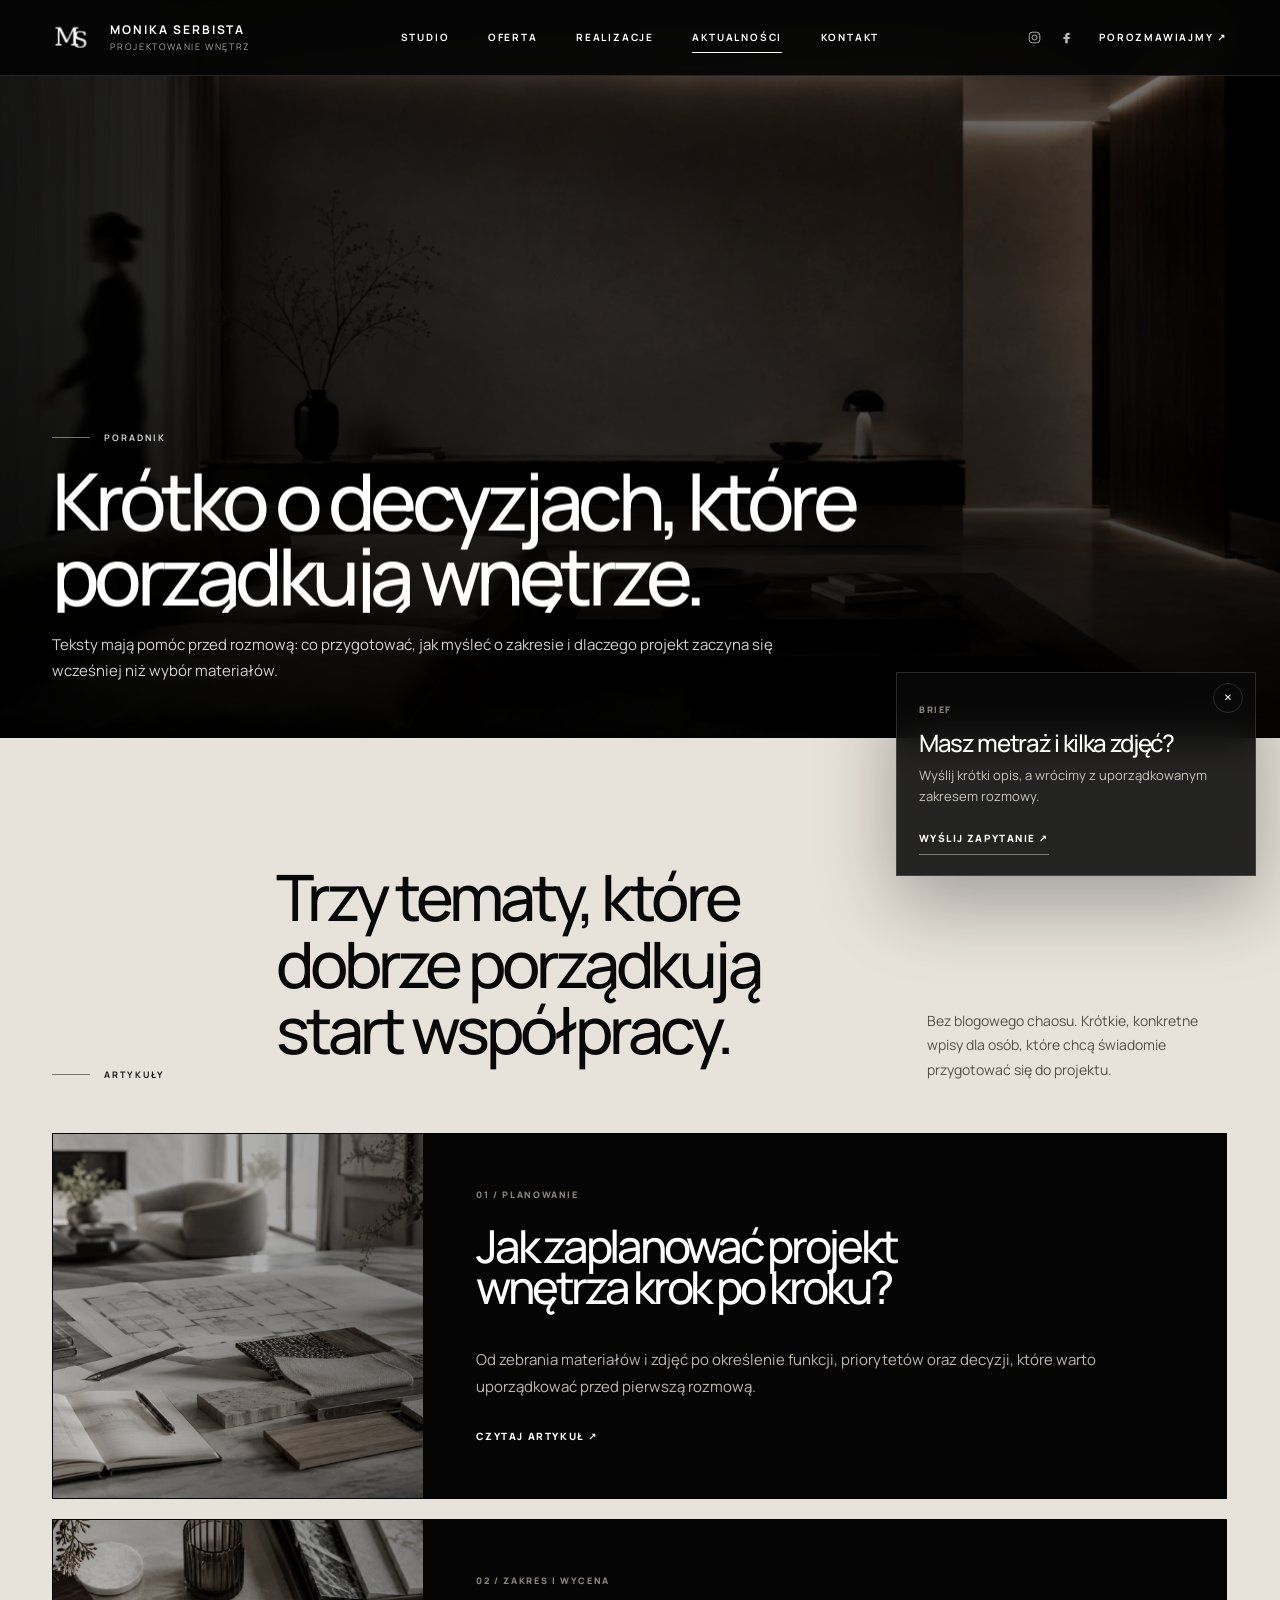
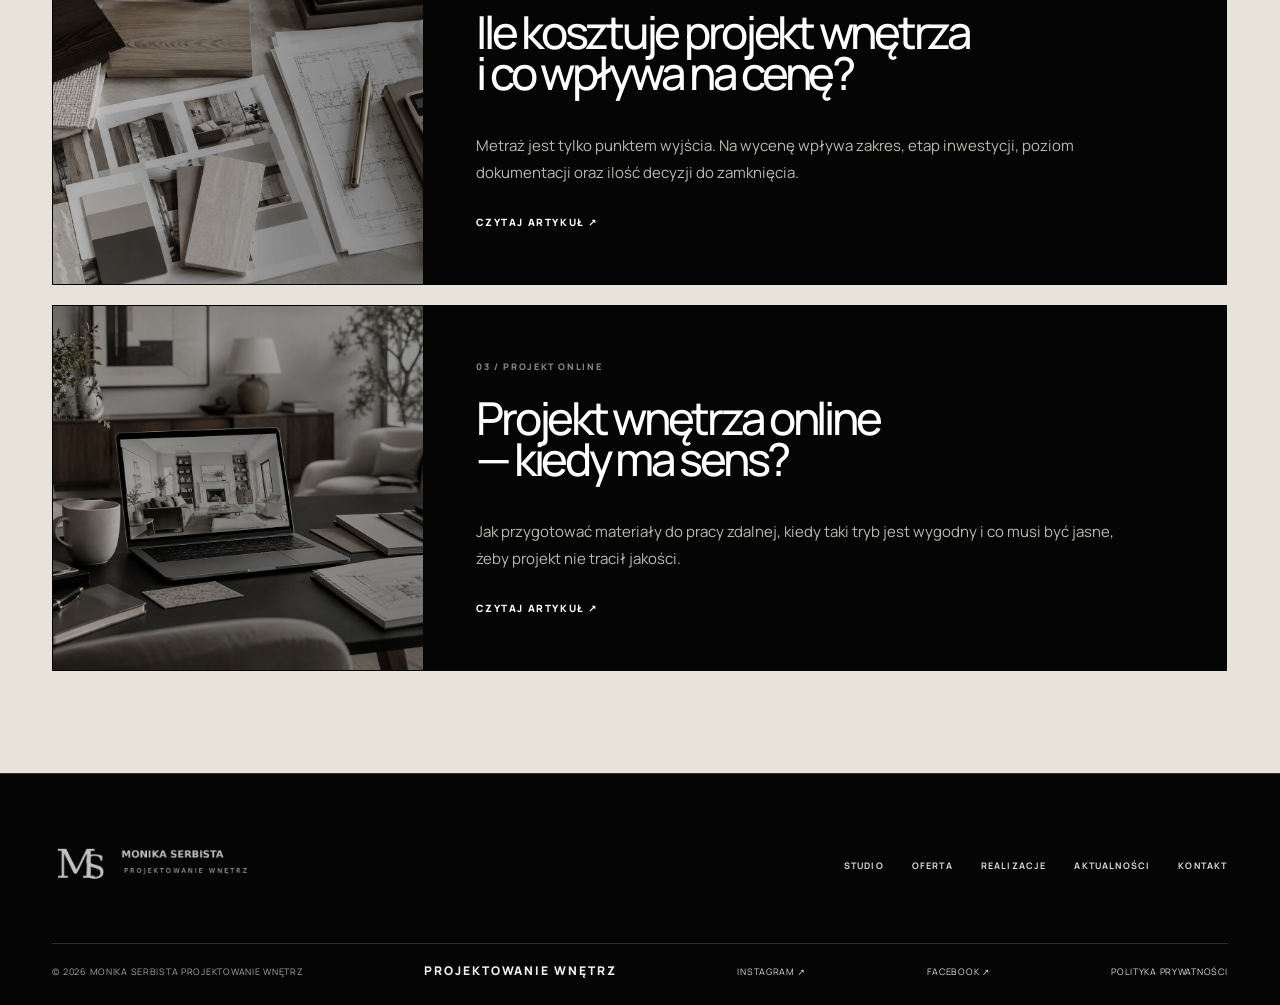
==== commit fbb32bbf: "Add files via upload" ====
--- a/aktualnosci.html
+++ b/aktualnosci.html
@@ -49,7 +49,7 @@
 
   <main id="main">
     <section class="v33-subhero v33-subhero--news hero-unified-v60">
-      <img src="editorial-motion-02.webp" alt="Spokojny kadr wnętrza i rozmyta sylwetka" fetchpriority="high">
+      <img src="editorial-motion-01.webp" alt="Rozmyta sylwetka w spokojnym wnętrzu" fetchpriority="high">
       <div class="v33-subhero__shade"></div>
       <div class="v33-subhero__content reveal">
         <p class="page-kicker">Poradnik</p>
--- a/style.css
+++ b/style.css
@@ -2298,3 +2298,18 @@
     image-rendering:auto!important;
   }
 }
+
+/* V71 — cień telefonu bez ponownej rasteryzacji screena na hoverze. */
+.page-v71 .social-phone,
+.page-v71 .social-phone:hover{
+  filter:none!important;
+  will-change:auto!important;
+}
+
+.page-v71 .social-phone__shell{
+  transition:box-shadow .35s ease!important;
+}
+
+.page-v71 .social-phone:hover .social-phone__shell{
+  box-shadow:0 34px 76px rgba(0,0,0,.24)!important;
+}
--- a/pages.css
+++ b/pages.css
@@ -2434,3 +2434,251 @@
     line-height:1.62!important;
   }
 }
+
+
+/* =======================================================================
+   V72 — Offer graphic rhythm and Contact FAQ parity with homepage
+   ======================================================================= */
+
+.page-v72.page-oferta .v33-split{
+  position:relative!important;
+  border-top:1px solid rgba(0,0,0,.14)!important;
+  border-bottom:1px solid rgba(0,0,0,.16)!important;
+}
+
+.page-v72.page-oferta .v33-split__copy{
+  border-right:1px solid rgba(0,0,0,.16)!important;
+  background-color:#e7e3da!important;
+  background-image:repeating-linear-gradient(0deg,transparent 0,transparent 95px,rgba(0,0,0,.045) 96px)!important;
+}
+
+.page-v72.page-oferta .v33-split__copy::before{
+  content:"";
+  width:54px;
+  height:1px;
+  margin-bottom:clamp(28px,4vw,54px);
+  background:#080808;
+  opacity:.32;
+}
+
+.page-v72.page-oferta .v33-scope{
+  position:relative!important;
+  background-color:#e7e3da!important;
+  background-image:
+    repeating-linear-gradient(0deg,transparent 0,transparent 179px,rgba(0,0,0,.045) 180px),
+    linear-gradient(90deg,transparent 24.95%,rgba(0,0,0,.045) 25%,transparent 25.05%,transparent 49.95%,rgba(0,0,0,.045) 50%,transparent 50.05%,transparent 74.95%,rgba(0,0,0,.045) 75%,transparent 75.05%)!important;
+}
+
+.page-v72.page-oferta .v33-scope__head{
+  padding:clamp(30px,3vw,48px) 0!important;
+  border-top:1px solid rgba(0,0,0,.2)!important;
+  border-bottom:1px solid rgba(0,0,0,.2)!important;
+}
+
+.page-v72.page-oferta .v33-scope__list{
+  gap:clamp(12px,1.2vw,20px)!important;
+}
+
+.page-v72.page-oferta .v33-scope details{
+  box-shadow:0 22px 64px rgba(0,0,0,.07)!important;
+}
+
+.page-v72.page-oferta .v33-process{
+  border-top:1px solid rgba(0,0,0,.16)!important;
+  border-bottom:1px solid rgba(0,0,0,.16)!important;
+  background-color:#dedad1!important;
+  background-image:repeating-linear-gradient(0deg,transparent 0,transparent 143px,rgba(0,0,0,.042) 144px)!important;
+}
+
+.page-v72.page-oferta .v33-process__head{
+  padding-top:clamp(28px,3vw,46px)!important;
+  border-top:1px solid rgba(0,0,0,.2)!important;
+}
+
+/* Kontakt: dokładnie ten sam czas, wysokość i stan ikony jak w FAQ na HP. */
+.page-v72.page-kontakt .faq-list--page details p,
+.page-v72.page-kontakt .faq-list--page details[open] p,
+.page-v72.page-kontakt .faq-list--page details.is-open-v62 p{
+  display:block!important;
+  max-height:0!important;
+  overflow:hidden!important;
+  opacity:0!important;
+  transform:translateY(-6px)!important;
+  margin:0!important;
+  padding-top:0!important;
+  padding-bottom:0!important;
+  transition:max-height .44s cubic-bezier(.22,.75,.18,1),opacity .24s ease,transform .34s cubic-bezier(.22,.75,.18,1),padding .34s ease!important;
+}
+
+.page-v72.page-kontakt .faq-list--page details.is-open-v66 p,
+.page-v72.page-kontakt .faq-list--page details.is-open-v66[open] p{
+  max-height:var(--faq-panel-height,240px)!important;
+  opacity:1!important;
+  transform:none!important;
+  padding-bottom:24px!important;
+}
+
+.page-v72.page-kontakt .faq-list--page details.is-open-v66 summary span{
+  transform:rotate(45deg)!important;
+  background:#fff!important;
+  color:#000!important;
+  border-color:#fff!important;
+}
+
+.page-v72.page-kontakt .faq-list--page details[open]:not(.is-open-v66) summary span{
+  transform:rotate(0deg)!important;
+  background:transparent!important;
+  color:#fff!important;
+  border-color:rgba(255,255,255,.25)!important;
+}
+
+@media(max-width:820px){
+  .page-v72.page-oferta .v33-split__copy{
+    border-right:0!important;
+    border-bottom:1px solid rgba(0,0,0,.16)!important;
+    background-size:100% 82px!important;
+  }
+
+  .page-v72.page-oferta .v33-scope{
+    background-image:repeating-linear-gradient(0deg,transparent 0,transparent 139px,rgba(0,0,0,.04) 140px)!important;
+  }
+
+  .page-v72.page-oferta .v33-scope__head{
+    padding:28px 0!important;
+  }
+}
+
+
+/* =======================================================================
+   V73 — Oferta: denser editorial composition, no new content
+   ======================================================================= */
+
+@media(min-width:1101px){
+  .page-v73.page-oferta .v33-split{
+    grid-template-columns:minmax(0,.86fr) minmax(0,1.14fr)!important;
+  }
+
+  .page-v73.page-oferta .v33-split__image{
+    position:relative!important;
+    border-left:1px solid rgba(0,0,0,.2)!important;
+  }
+
+  .page-v73.page-oferta .v33-split__image::after{
+    content:"";
+    position:absolute;
+    inset:clamp(22px,2.4vw,42px);
+    z-index:2;
+    border:1px solid rgba(255,255,255,.42);
+    pointer-events:none;
+  }
+
+  .page-v73.page-oferta .v33-scope__list{
+    grid-template-columns:repeat(2,minmax(0,1fr))!important;
+    gap:clamp(16px,1.5vw,24px)!important;
+  }
+
+  .page-v73.page-oferta .v33-scope details{
+    min-width:0;
+    display:grid;
+    grid-template-rows:auto 1fr;
+    border-color:rgba(0,0,0,.24)!important;
+    box-shadow:0 20px 55px rgba(0,0,0,.065)!important;
+  }
+
+  .page-v73.page-oferta .v33-scope summary{
+    min-height:clamp(238px,18vw,310px)!important;
+    grid-template-columns:44px minmax(0,1fr) 54px!important;
+    grid-template-rows:auto auto!important;
+    column-gap:clamp(16px,2vw,30px)!important;
+    row-gap:20px!important;
+    align-content:center!important;
+    padding:clamp(28px,3vw,46px)!important;
+  }
+
+  .page-v73.page-oferta .v33-scope summary span{
+    grid-column:1;
+    grid-row:1 / span 2;
+    padding-top:8px!important;
+  }
+
+  .page-v73.page-oferta .v33-scope summary strong{
+    grid-column:2;
+    grid-row:1;
+    font-size:clamp(42px,3.9vw,70px)!important;
+  }
+
+  .page-v73.page-oferta .v33-scope summary em{
+    grid-column:2;
+    grid-row:2;
+    justify-self:start!important;
+  }
+
+  .page-v73.page-oferta .v33-scope summary i{
+    grid-column:3;
+    grid-row:1 / span 2;
+  }
+
+  .page-v73.page-oferta .v33-scope__panel{
+    grid-template-columns:1fr!important;
+    align-content:start!important;
+    padding:clamp(30px,3vw,48px)!important;
+  }
+
+  .page-v73.page-oferta .v33-scope__panel p{
+    min-height:5.2em;
+  }
+
+  .page-v73.page-oferta .v33-scope__panel a{
+    justify-self:start!important;
+    margin-top:8px;
+  }
+}
+
+.page-v73.page-oferta .v33-scope details:hover{
+  transform:none!important;
+  border-color:rgba(0,0,0,.42)!important;
+  box-shadow:0 26px 68px rgba(0,0,0,.09)!important;
+}
+
+.page-v73.page-oferta .v33-scope details:hover summary img{
+  transform:scale(1.035)!important;
+}
+
+.page-v73.page-oferta .v33-scope__panel a:hover,
+.page-v73.page-oferta .v33-scope__panel a:focus-visible{
+  background:rgba(0,0,0,.045)!important;
+  color:#080808!important;
+  border-color:rgba(0,0,0,.55)!important;
+  transform:none!important;
+}
+
+.page-v73.page-oferta .v33-scope__panel a span{
+  transition:transform .28s cubic-bezier(.17,.84,.22,1);
+}
+
+.page-v73.page-oferta .v33-scope__panel a:hover span,
+.page-v73.page-oferta .v33-scope__panel a:focus-visible span{
+  transform:translate(3px,-3px);
+}
+
+.page-v73.page-oferta .v33-process__line{
+  border-bottom:1px solid rgba(0,0,0,.18)!important;
+}
+
+.page-v73.page-oferta .v33-process__line article{
+  padding-left:clamp(14px,1.5vw,26px)!important;
+}
+
+@media(max-width:1100px){
+  .page-v73.page-oferta .v33-split__image{
+    position:relative!important;
+  }
+
+  .page-v73.page-oferta .v33-split__image::after{
+    content:"";
+    position:absolute;
+    inset:18px;
+    border:1px solid rgba(255,255,255,.4);
+    pointer-events:none;
+  }
+}
